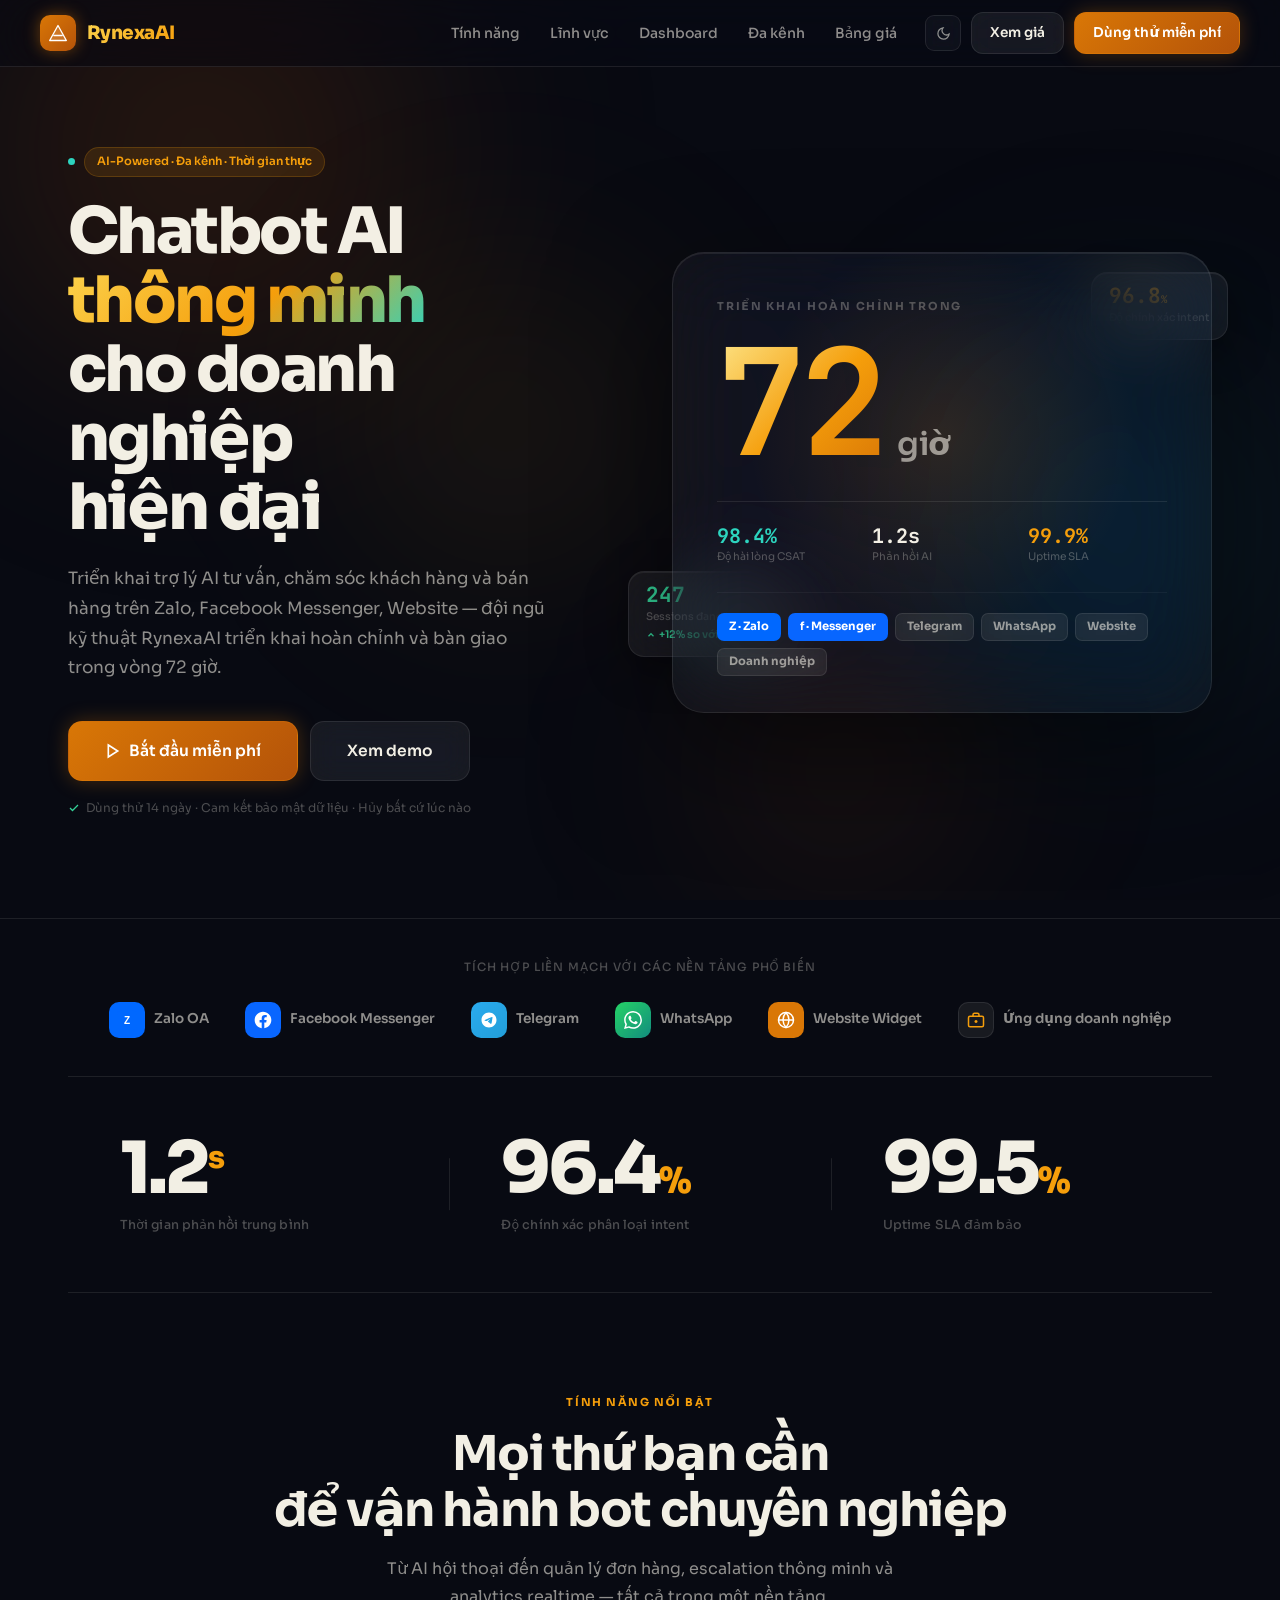
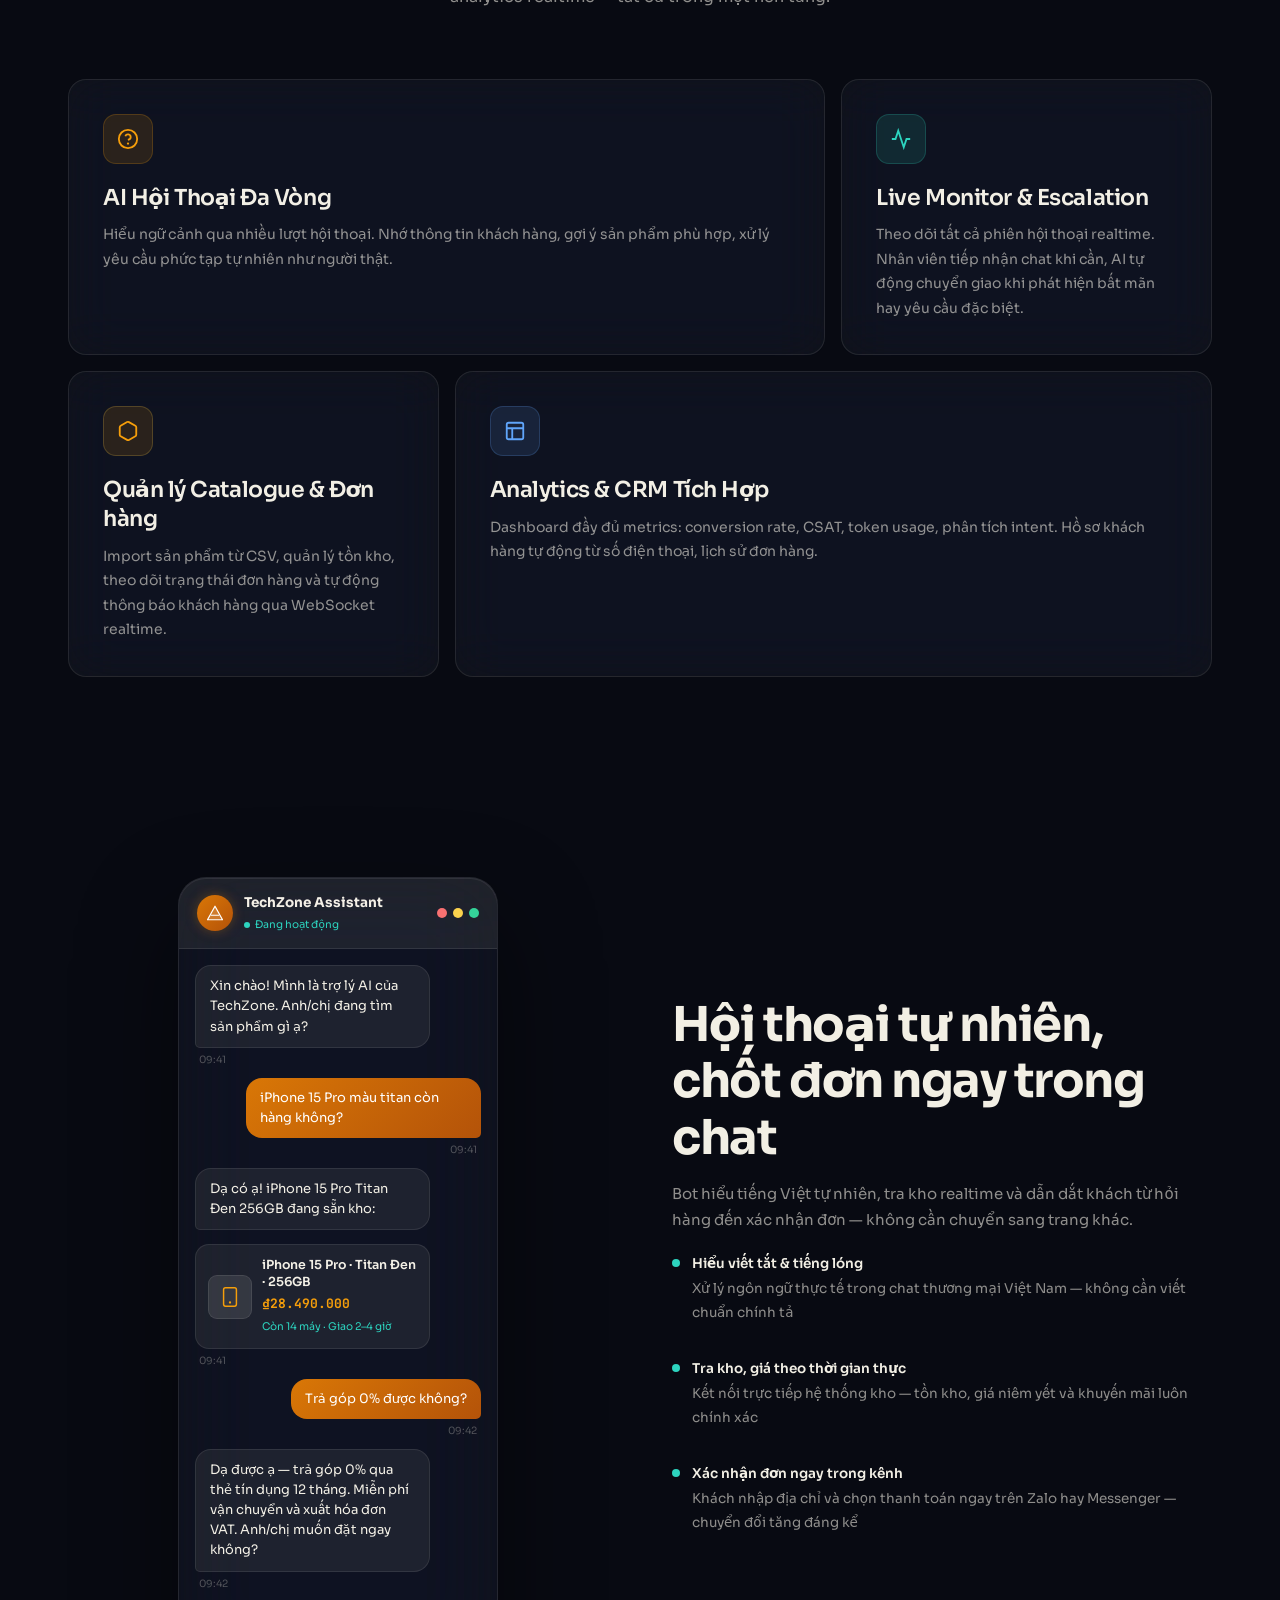
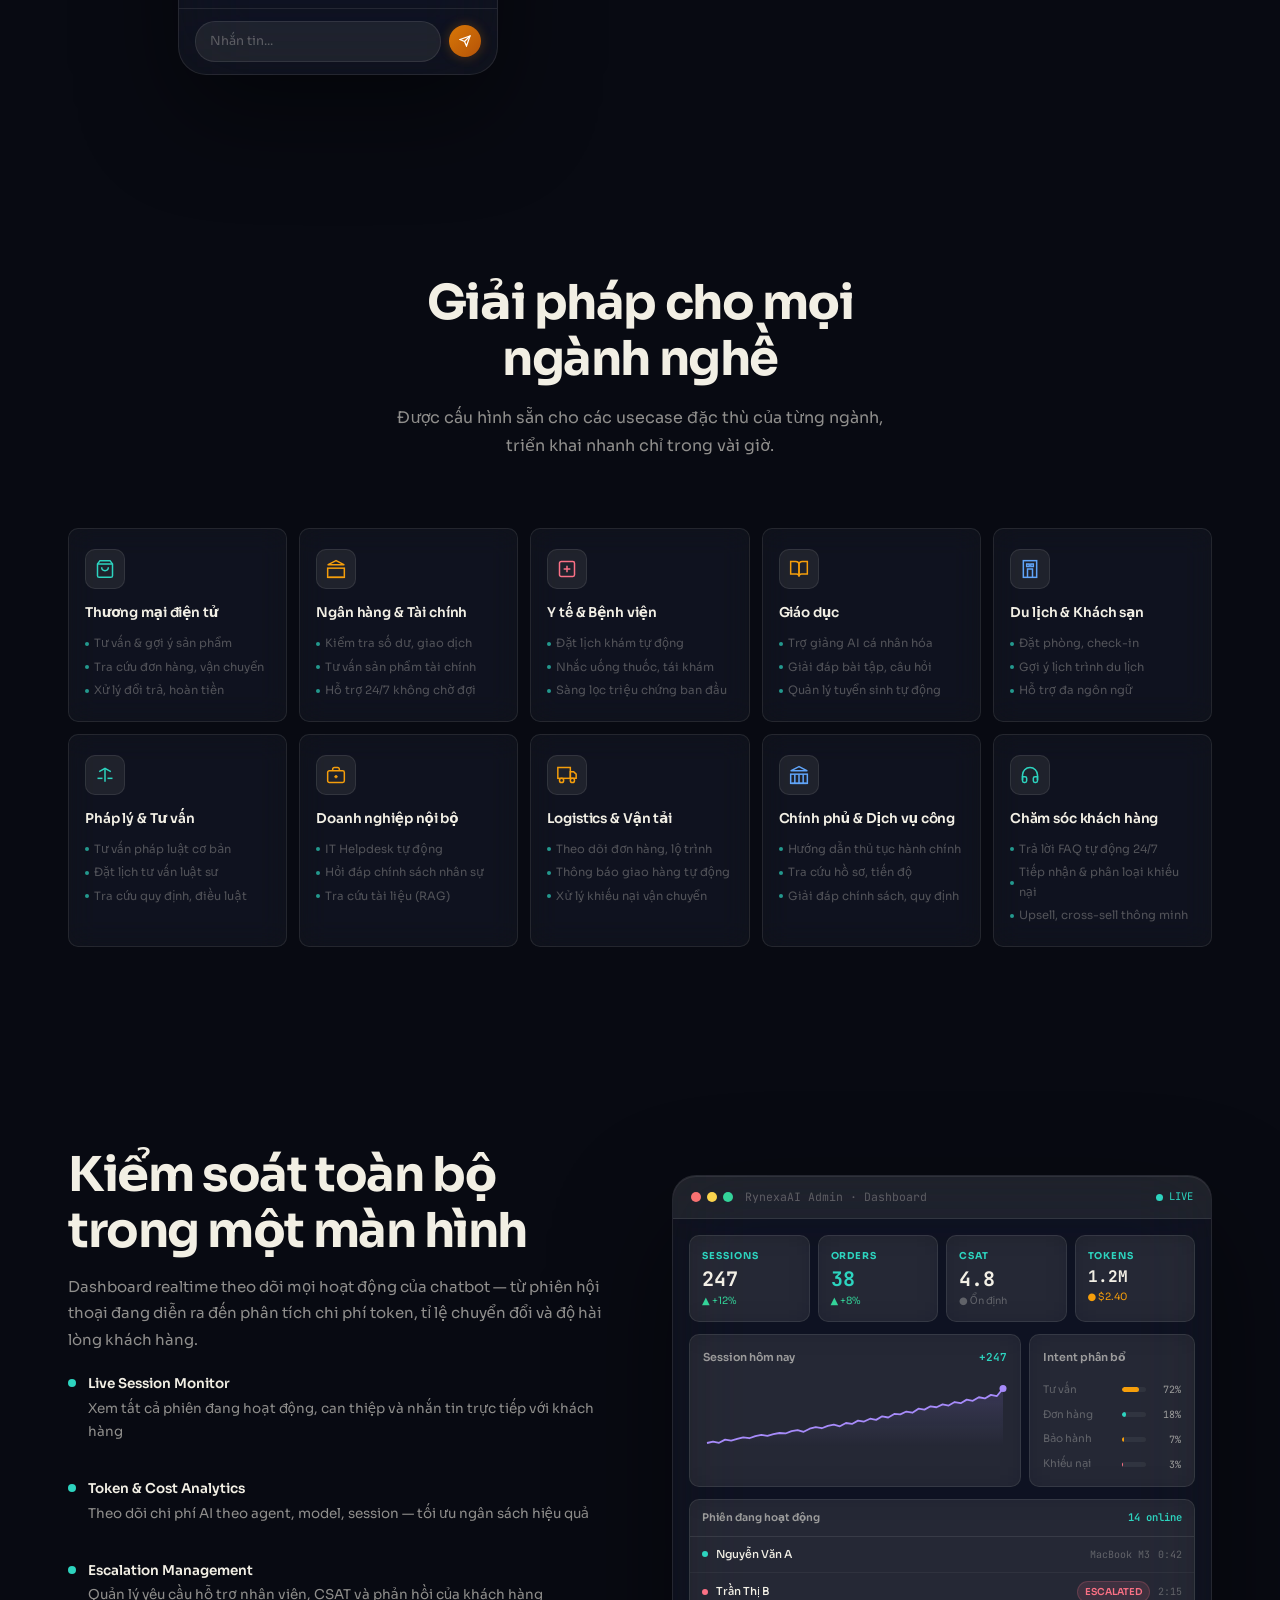
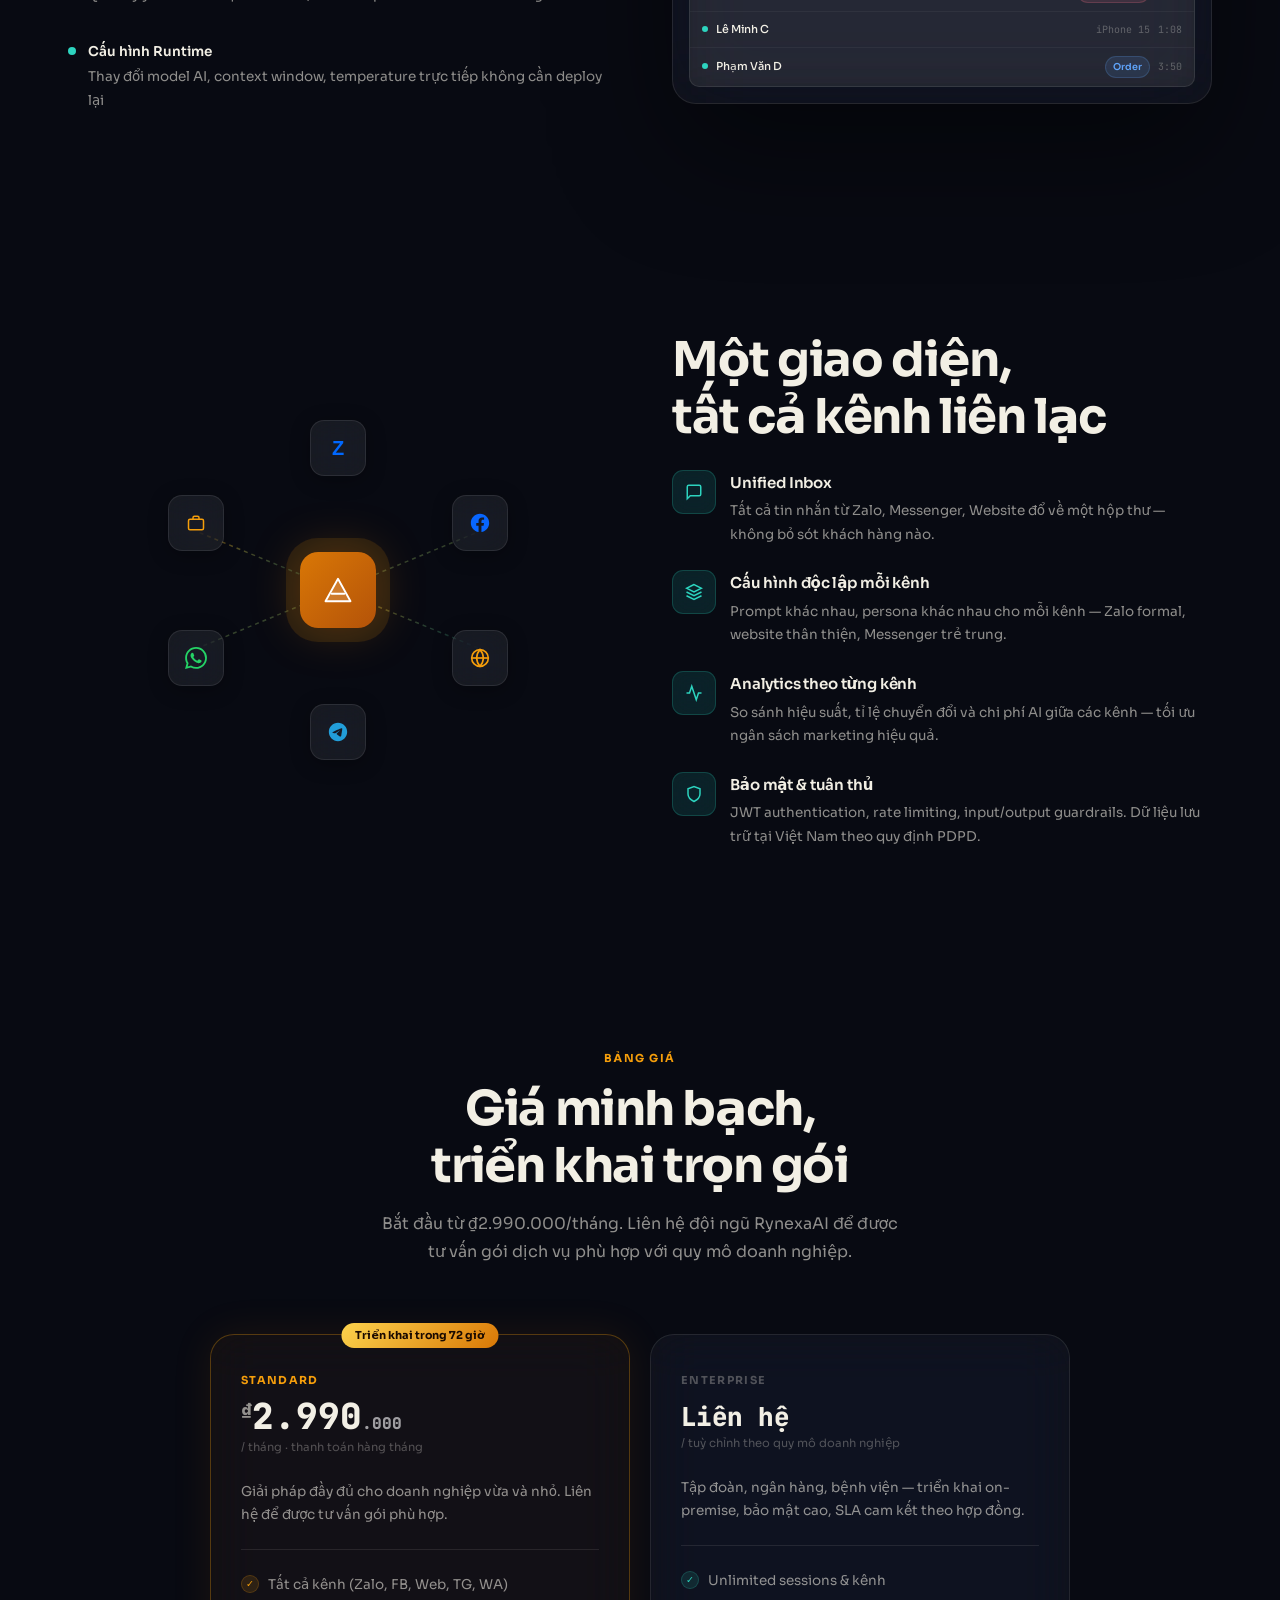
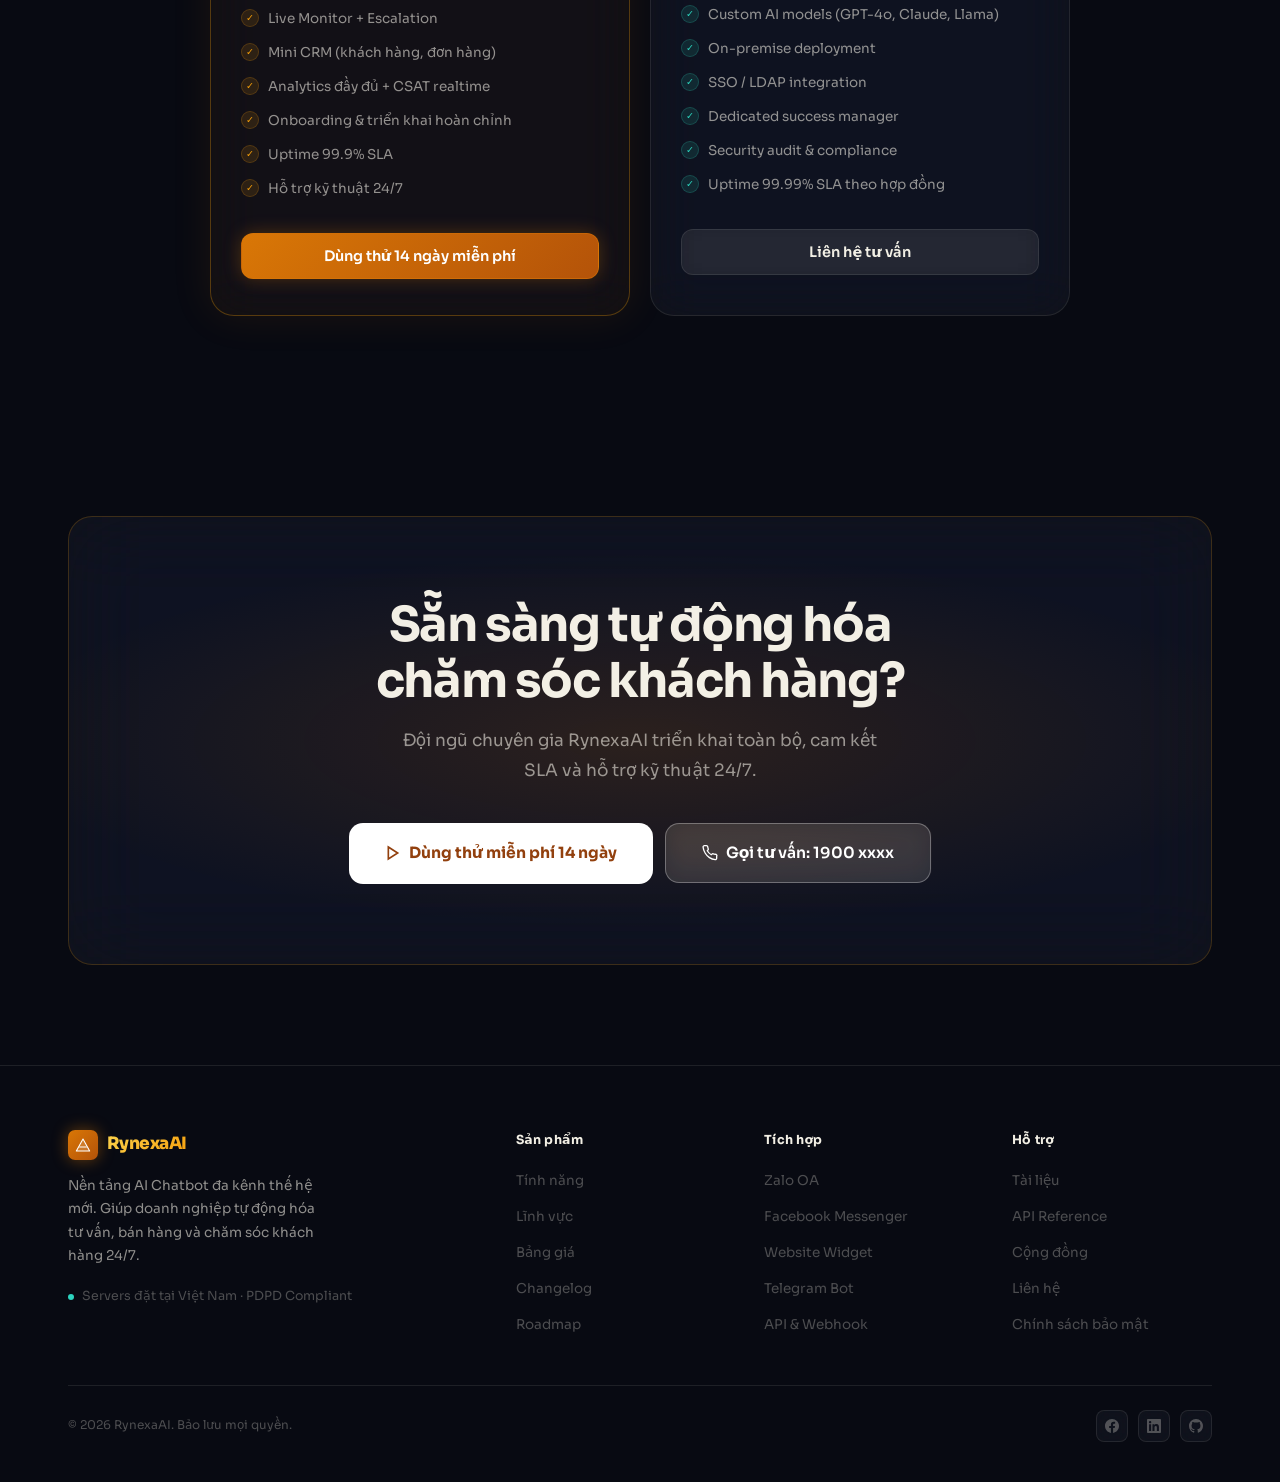
==== landing/index.html @ 8f28d399 "Fix mobile stats centering and decimal spacing; restore demo chat section - Switch stat-num from Jet" ====
<!DOCTYPE html>
<html lang="vi" data-theme="dark">
<head>
<meta charset="UTF-8">
<meta name="viewport" content="width=device-width,initial-scale=1">
<title>RynexaAI — Nền tảng Chatbot Đa Kênh Thế Hệ Mới</title>
<link rel="preconnect" href="https://fonts.googleapis.com">
<link rel="preconnect" href="https://fonts.gstatic.com" crossorigin>
<link href="https://fonts.googleapis.com/css2?family=Sora:wght@300;400;500;600;700;800&family=JetBrains+Mono:wght@400;500;700&display=swap" rel="stylesheet">
<style>
/* ── TOKENS ──────────────────────────────────────────────────────────────── */
:root {
  --bg:        #080A12;
  --g1:        rgba(255,252,240,.035);
  --g2:        rgba(255,252,240,.065);
  --g3:        rgba(255,252,240,.10);
  --gb:        rgba(255,252,240,.09);
  --gb-s:      rgba(255,252,240,.045);
  --gb-hi:     rgba(255,252,240,.20);
  --blur:      blur(24px) saturate(180%);
  --blur-sm:   blur(14px) saturate(160%);
  --blur-lg:   blur(40px) saturate(200%);

  --violet:    #F59E0B;
  --violet-2:  #D97706;
  --vdim:      rgba(245,158,11,.12);
  --vglow:     rgba(217,119,6,.22);
  --teal:      #2DD4BF;
  --tdim:      rgba(45,212,191,.12);
  --blue:      #60A5FA;
  --bdim:      rgba(96,165,250,.12);
  --amber:     #F59E0B;
  --adim:      rgba(245,158,11,.12);
  --red:       #FB7185;
  --green:     #34D399;

  --text:      rgba(255,252,240,.95);
  --text-2:    rgba(255,252,240,.55);
  --text-3:    rgba(255,252,240,.28);

  --font:      'Sora',system-ui,-apple-system,sans-serif;
  --mono:      'JetBrains Mono','SF Mono',ui-monospace,monospace;
  --r:         10px;
  --r-lg:      18px;
  --r-xl:      24px;
  --ease:      cubic-bezier(.4,0,.2,1);
}
[data-theme="light"] {
  --bg:    #FAF8F0;
  --g1:    rgba(255,255,255,.60);
  --g2:    rgba(255,255,255,.78);
  --g3:    rgba(255,255,255,.92);
  --gb:    rgba(180,140,40,.22);
  --gb-s:  rgba(180,140,40,.11);
  --gb-hi: rgba(217,119,6,.30);
  --violet:#D97706; --vdim:rgba(217,119,6,.08);
  --teal:  #0D9488; --tdim:rgba(13,148,136,.08);
  --blue:  #3B82F6; --bdim:rgba(59,130,246,.08);
  --amber: #D97706; --adim:rgba(217,119,6,.08);
  --text:  rgba(20,14,4,.95);
  --text-2:rgba(20,14,4,.55);
  --text-3:rgba(20,14,4,.30);
}

/* ── RESET ───────────────────────────────────────────────────────────────── */
*,*::before,*::after{box-sizing:border-box;margin:0;padding:0}
html{scroll-behavior:smooth}
body{background:var(--bg);color:var(--text);font-family:var(--font);font-size:15px;line-height:1.7;-webkit-font-smoothing:antialiased;overflow-x:hidden}
a{color:inherit;text-decoration:none}
img{max-width:100%;display:block}
button{font-family:var(--font);cursor:pointer;border:none;background:none}
::-webkit-scrollbar{width:5px}
::-webkit-scrollbar-thumb{background:var(--gb);border-radius:99px}

/* ── BLOBS ───────────────────────────────────────────────────────────────── */
.blobs{position:fixed;inset:0;pointer-events:none;z-index:0;overflow:hidden}
.blob{position:absolute;border-radius:50%;filter:blur(90px)}
.b1{width:700px;height:700px;top:-200px;left:-150px;background:radial-gradient(circle,rgba(180,83,9,.22) 0%,transparent 70%)}
.b2{width:600px;height:600px;top:25%;right:-150px;background:radial-gradient(circle,rgba(14,116,144,.16) 0%,transparent 70%)}
.b3{width:500px;height:500px;bottom:25%;left:20%;background:radial-gradient(circle,rgba(245,158,11,.10) 0%,transparent 70%)}
.b4{width:420px;height:420px;bottom:-80px;right:18%;background:radial-gradient(circle,rgba(180,83,9,.14) 0%,transparent 70%)}
[data-theme="light"] .b1{background:radial-gradient(circle,rgba(245,158,11,.18) 0%,transparent 70%)}
[data-theme="light"] .b2{background:radial-gradient(circle,rgba(45,212,191,.14) 0%,transparent 70%)}
[data-theme="light"] .b3{background:radial-gradient(circle,rgba(217,119,6,.10) 0%,transparent 70%)}
[data-theme="light"] .b4{background:radial-gradient(circle,rgba(245,158,11,.14) 0%,transparent 70%)}
nav,section,footer,.hero{position:relative;z-index:1}

/* ── TYPE ────────────────────────────────────────────────────────────────── */
h1{font-size:clamp(36px,5.5vw,64px);font-weight:800;line-height:1.08;letter-spacing:-.04em;text-wrap:balance}
h2{font-size:clamp(27px,4vw,48px);font-weight:700;line-height:1.18;letter-spacing:-.03em;text-wrap:balance}
h3{font-size:clamp(17px,2.5vw,22px);font-weight:600;line-height:1.3;letter-spacing:-.02em}
h4{font-size:15px;font-weight:600;letter-spacing:-.01em}
p{color:var(--text-2);line-height:1.75}
.mono{font-family:var(--mono)}
.label{font-size:11px;font-weight:700;letter-spacing:.14em;text-transform:uppercase;color:var(--violet);display:block;margin-bottom:14px}
.grad{background:linear-gradient(135deg,#FCD34D 0%,#F59E0B 55%,#2DD4BF 100%);-webkit-background-clip:text;-webkit-text-fill-color:transparent;background-clip:text}

/* ── LAYOUT ──────────────────────────────────────────────────────────────── */
.wrap{width:100%;max-width:1200px;margin:0 auto;padding:0 28px}
.section{padding:100px 0}
.sec-head{text-align:center;margin-bottom:68px}
.sec-head h2{margin-bottom:16px}
.sec-head p{max-width:520px;margin:0 auto;font-size:16px}
.divider{height:1px;background:var(--gb);margin:0}

/* ── GLASS UTILITY ───────────────────────────────────────────────────────── */
.glass{background:var(--g1);backdrop-filter:var(--blur);-webkit-backdrop-filter:var(--blur);border:1px solid var(--gb)}
.glass-md{background:var(--g2);backdrop-filter:var(--blur);-webkit-backdrop-filter:var(--blur);border:1px solid var(--gb)}

/* ── BUTTONS ─────────────────────────────────────────────────────────────── */
.btn{display:inline-flex;align-items:center;gap:8px;padding:13px 28px;border-radius:12px;font-size:14.5px;font-weight:600;transition:all .22s var(--ease);white-space:nowrap;cursor:pointer}
.btn-primary{background:linear-gradient(135deg,#D97706 0%,#B45309 100%);color:#fff;border:1px solid rgba(217,119,6,.4);box-shadow:0 0 20px rgba(217,119,6,.3)}
.btn-primary:hover{background:linear-gradient(135deg,#F59E0B 0%,#D97706 100%);box-shadow:0 0 36px rgba(245,158,11,.45);transform:translateY(-2px)}
.btn-glass{background:var(--g2);color:var(--text);border:1px solid var(--gb);backdrop-filter:var(--blur-sm);-webkit-backdrop-filter:var(--blur-sm)}
.btn-glass:hover{background:var(--g3);border-color:var(--gb-hi);transform:translateY(-1px)}
.btn-lg{padding:16px 36px;font-size:15.5px;border-radius:14px}
.btn-white{background:#fff;color:#92400E;font-weight:700}
.btn-white:hover{background:#EEF2FF;transform:translateY(-2px);box-shadow:0 8px 28px rgba(0,0,0,.15)}
.btn-outline-white{background:rgba(255,255,255,.1);color:#fff;border:1.5px solid rgba(255,255,255,.3);backdrop-filter:blur(12px)}
.btn-outline-white:hover{background:rgba(255,255,255,.18);border-color:rgba(255,255,255,.5)}

/* ── BADGES ──────────────────────────────────────────────────────────────── */
.badge{display:inline-flex;align-items:center;gap:6px;padding:4px 12px;border-radius:99px;font-size:11.5px;font-weight:600}
.badge-violet{background:var(--adim);color:var(--amber);border:1px solid rgba(245,158,11,.2)}
.badge-teal{background:var(--tdim);color:var(--teal);border:1px solid rgba(45,212,191,.2)}
.badge-blue{background:var(--bdim);color:var(--blue);border:1px solid rgba(96,165,250,.2)}
.badge-amber{background:var(--adim);color:var(--amber);border:1px solid rgba(251,211,77,.2)}
.badge-red{background:rgba(251,113,133,.12);color:var(--red);border:1px solid rgba(251,113,133,.2)}
.ldot{width:7px;height:7px;border-radius:50%;background:var(--teal);animation:pulse 2s ease infinite;flex-shrink:0}
@keyframes pulse{0%,100%{box-shadow:0 0 0 0 rgba(45,212,191,.6)}50%{box-shadow:0 0 0 6px rgba(45,212,191,0)}}
.reveal{opacity:0;transform:translateY(24px);transition:opacity .7s var(--ease),transform .7s var(--ease)}
.reveal.in{opacity:1;transform:none}

/* ── NAV ─────────────────────────────────────────────────────────────────── */
.nav{position:sticky;top:0;z-index:200;padding:0 28px;background:rgba(8,10,18,.65);backdrop-filter:blur(32px) saturate(200%);-webkit-backdrop-filter:blur(32px) saturate(200%);border-bottom:1px solid var(--gb)}
[data-theme="light"] .nav{background:rgba(250,248,240,.80)}
.nav-inner{max-width:1200px;margin:0 auto;height:66px;display:flex;align-items:center}
.logo{display:flex;align-items:center;gap:11px;font-weight:800;font-size:18.5px;letter-spacing:-.03em;margin-right:auto}
.logo-mark{width:36px;height:36px;border-radius:10px;background:linear-gradient(135deg,#D97706 0%,#B45309 100%);display:flex;align-items:center;justify-content:center;flex-shrink:0;box-shadow:0 0 16px rgba(217,119,6,.45)}
.logo-name{background:linear-gradient(135deg,#FCD34D 0%,#F59E0B 100%);-webkit-background-clip:text;-webkit-text-fill-color:transparent;background-clip:text}
[data-theme="light"] .logo-name{background:linear-gradient(135deg,#D97706 0%,#B45309 100%);-webkit-background-clip:text;background-clip:text}
.nav-links{display:flex;align-items:center;gap:30px;list-style:none}
.nav-links a{font-size:14px;font-weight:500;color:var(--text-2);transition:color .2s}
.nav-links a:hover{color:var(--text)}
.nav-acts{display:flex;align-items:center;gap:10px;margin-left:28px}
.theme-btn{width:36px;height:36px;display:flex;align-items:center;justify-content:center;border-radius:9px;border:1px solid var(--gb);color:var(--text-2);background:var(--g1);backdrop-filter:var(--blur-sm);-webkit-backdrop-filter:var(--blur-sm);transition:all .2s}
.theme-btn:hover{color:var(--text);border-color:var(--gb-hi);background:var(--g2)}
@media(max-width:768px){.nav-links,.nav-acts .btn-glass{display:none}}

/* ── HERO ────────────────────────────────────────────────────────────────── */
.hero{padding:80px 0 100px;overflow:visible}
.hero-inner{display:grid;grid-template-columns:1fr 1fr;gap:64px;align-items:center}
.hero-eyebrow{display:flex;align-items:center;gap:9px;margin-bottom:20px}
.hero-title{margin-bottom:22px}
.hero-sub{font-size:17px;max-width:480px;line-height:1.75;margin-bottom:38px}
.hero-cta{display:flex;align-items:center;gap:12px;flex-wrap:wrap}
.hero-note{font-size:12px;color:var(--text-3);margin-top:16px;display:flex;align-items:center;gap:6px}
.hero-note svg{color:var(--green)}

/* ── DELIVERY DISPLAY (hero visual) ─────────────────────────────────────── */
.delivery-display{position:relative;background:var(--g1);backdrop-filter:var(--blur-lg);-webkit-backdrop-filter:var(--blur-lg);border:1px solid var(--gb);border-radius:32px;overflow:hidden;box-shadow:0 40px 120px rgba(0,0,0,.5),inset 0 1px 0 rgba(255,255,255,.08);padding:44px 44px 36px}
[data-theme="light"] .delivery-display{box-shadow:0 24px 80px rgba(80,60,200,.14)}
.dd-glow{position:absolute;top:40%;left:50%;transform:translate(-50%,-50%);width:420px;height:420px;background:radial-gradient(circle,rgba(217,119,6,.16) 0%,transparent 65%);pointer-events:none}
.dd-eyebrow{font-size:11px;font-weight:700;letter-spacing:.16em;text-transform:uppercase;color:var(--text-3);margin-bottom:16px}
.dd-number{display:flex;align-items:baseline;gap:14px;margin-bottom:28px;line-height:1;position:relative;z-index:1}
.dd-digit{font-family:var(--mono);font-size:clamp(100px,13vw,148px);font-weight:700;letter-spacing:-.04em;background:linear-gradient(135deg,#FDE68A 0%,#F59E0B 55%,#D97706 100%);-webkit-background-clip:text;-webkit-text-fill-color:transparent;background-clip:text;font-variant-numeric:tabular-nums;line-height:.95}
[data-theme="light"] .dd-digit{background:linear-gradient(135deg,#D97706 0%,#B45309 100%);-webkit-background-clip:text;background-clip:text}
.dd-unit{font-size:32px;font-weight:600;color:var(--text-2);letter-spacing:-.02em;padding-bottom:8px}
.dd-sep{height:1px;background:var(--gb);margin-bottom:24px;position:relative;z-index:1}
.dd-metrics{display:grid;grid-template-columns:repeat(3,1fr);gap:16px;margin-bottom:28px;position:relative;z-index:1}
.dd-metric{display:flex;flex-direction:column;gap:4px}
.dm-val{font-family:var(--mono);font-size:20px;font-weight:700;color:var(--text);font-variant-numeric:tabular-nums;line-height:1}
.dm-lbl{font-size:10.5px;color:var(--text-3);line-height:1.4}
.dd-channels{display:flex;gap:7px;align-items:center;padding-top:20px;border-top:1px solid var(--gb-s);position:relative;z-index:1;flex-wrap:wrap}
.dd-ch{height:28px;padding:0 11px;border-radius:7px;border:1px solid var(--gb);background:var(--g2);display:flex;align-items:center;justify-content:center;font-size:11.5px;font-weight:700;color:var(--text-2);backdrop-filter:var(--blur-sm);-webkit-backdrop-filter:var(--blur-sm)}
.dd-ch-zalo{background:#0068FF;color:#fff;border-color:transparent}
.dd-ch-fb{background:#0866FF;color:#fff;border-color:transparent}

/* Floating glass chips */
.float-chip{position:absolute;background:var(--g2);backdrop-filter:var(--blur);-webkit-backdrop-filter:var(--blur);border:1px solid var(--gb);border-radius:16px;padding:12px 17px;box-shadow:0 12px 40px rgba(0,0,0,.35),inset 0 1px 0 rgba(255,255,255,.08)}
.fc-1{bottom:56px;left:-44px;animation:flt 4s ease-in-out infinite}
.fc-2{top:20px;right:-16px;animation:flt 4s ease-in-out infinite;animation-delay:2s}
@keyframes flt{0%,100%{transform:translateY(0)}50%{transform:translateY(-10px)}}
.chip-val{font-family:var(--mono);font-size:21px;font-weight:700;line-height:1;color:var(--text)}
.chip-lbl{font-size:10.5px;color:var(--text-3);font-weight:500;margin-top:3px}
.chip-delta{font-size:10.5px;color:var(--green);font-weight:600;margin-top:1px;display:flex;align-items:center;gap:3px}
@media(max-width:900px){.hero-inner{grid-template-columns:1fr}.hero-demo{display:none}}

/* ── CHANNELS ────────────────────────────────────────────────────────────── */
.channels{padding:38px 0}
.ch-label{text-align:center;font-size:11.5px;color:var(--text-3);font-weight:500;letter-spacing:.08em;text-transform:uppercase;margin-bottom:24px}
.ch-row{display:flex;align-items:center;justify-content:center;gap:36px;flex-wrap:wrap}
.ch-item{display:flex;align-items:center;gap:9px;font-size:13.5px;font-weight:600;color:var(--text-2);transition:color .2s}
.ch-item:hover{color:var(--text)}
.ch-ico{width:36px;height:36px;border-radius:10px;display:flex;align-items:center;justify-content:center;flex-shrink:0}

/* ── STATS ───────────────────────────────────────────────────────────────── */
.stats-wrap{display:grid;grid-template-columns:repeat(3,1fr);padding:56px 0;border-top:1px solid var(--gb);border-bottom:1px solid var(--gb)}
.stat-cell{padding:0 52px;text-align:left;position:relative}
.stat-cell+.stat-cell::before{content:'';position:absolute;left:0;top:50%;transform:translateY(-50%);height:50%;width:1px;background:var(--gb)}
.stat-num{font-family:var(--font);font-size:clamp(44px,6.5vw,72px);font-weight:800;color:var(--text);line-height:1;margin-bottom:10px;letter-spacing:-.04em}
.stat-num sup{font-size:.42em;color:var(--amber);vertical-align:super}
.stat-num .suf{font-size:.50em;color:var(--amber)}
.stat-lbl{font-size:12.5px;color:var(--text-3);font-weight:500;letter-spacing:.01em}
@media(max-width:600px){.stats-wrap{grid-template-columns:1fr;padding:32px 0}.stat-cell{padding:24px 0;text-align:center}.stat-cell+.stat-cell::before{top:0;left:0;height:1px;width:100%;transform:none}}

/* ── FEATURES ────────────────────────────────────────────────────────────── */
.feat-grid{display:grid;grid-template-columns:repeat(3,1fr);gap:16px}
.feat-card:nth-child(1){grid-column:1/3}
.feat-card:nth-child(4){grid-column:2/4}
.feat-card{background:var(--g1);backdrop-filter:var(--blur);-webkit-backdrop-filter:var(--blur);border:1px solid var(--gb);border-radius:var(--r-lg);padding:34px;transition:border-color .25s,background .25s,transform .25s,box-shadow .25s}
.feat-card:hover{background:var(--g2);border-color:var(--gb-hi);transform:translateY(-3px);box-shadow:0 20px 60px rgba(0,0,0,.2)}
.feat-ico{width:50px;height:50px;border-radius:13px;display:flex;align-items:center;justify-content:center;margin-bottom:20px}
.ico-violet{background:var(--adim);color:var(--amber);border:1px solid rgba(245,158,11,.2)}
.ico-teal{background:var(--tdim);color:var(--teal);border:1px solid rgba(45,212,191,.2)}
.ico-amber{background:var(--adim);color:var(--amber);border:1px solid rgba(251,211,77,.2)}
.ico-blue{background:var(--bdim);color:var(--blue);border:1px solid rgba(96,165,250,.2)}
.feat-card h3{margin-bottom:10px}
.feat-card p{font-size:14px}
@media(max-width:700px){.feat-grid{grid-template-columns:1fr}.feat-card:nth-child(1),.feat-card:nth-child(4){grid-column:auto}}

/* ── INDUSTRIES ──────────────────────────────────────────────────────────── */
.ind-grid{display:grid;grid-template-columns:repeat(5,1fr);gap:12px}
.ind-card{background:var(--g1);backdrop-filter:var(--blur-sm);-webkit-backdrop-filter:var(--blur-sm);border:1px solid var(--gb);border-radius:var(--r);padding:20px 16px;transition:all .22s;cursor:default}
.ind-card:hover{background:var(--g2);border-color:rgba(45,212,191,.3);transform:translateY(-4px);box-shadow:0 12px 36px rgba(45,212,191,.07)}
.ind-ico{width:40px;height:40px;border-radius:10px;background:var(--g2);border:1px solid var(--gb);display:flex;align-items:center;justify-content:center;margin-bottom:13px;font-size:18px}
.ind-card h4{font-size:13.5px;margin-bottom:9px}
.ind-uses{list-style:none;display:flex;flex-direction:column;gap:4px}
.ind-uses li{font-size:11.5px;color:var(--text-3);display:flex;align-items:center;gap:5px}
.ind-uses li::before{content:'';width:4px;height:4px;background:var(--teal);border-radius:50%;flex-shrink:0;opacity:.7}
@media(max-width:1000px){.ind-grid{grid-template-columns:repeat(3,1fr)}}
@media(max-width:640px){.ind-grid{grid-template-columns:repeat(2,1fr)}}

/* ── DEMO CHAT ───────────────────────────────────────────────────────────── */
.demo-split{display:grid;grid-template-columns:1fr 1fr;gap:64px;align-items:center}
.chat-phone{max-width:320px;margin:0 auto}
.chat-frame{background:var(--g1);backdrop-filter:var(--blur-lg);-webkit-backdrop-filter:var(--blur-lg);border:1px solid var(--gb);border-radius:28px;overflow:hidden;box-shadow:0 40px 100px rgba(0,0,0,.45),inset 0 1px 0 rgba(255,255,255,.08)}
[data-theme="light"] .chat-frame{box-shadow:0 24px 80px rgba(80,60,200,.12)}
.chat-top{background:var(--g2);border-bottom:1px solid var(--gb);padding:14px 18px;display:flex;align-items:center;gap:11px}
.chat-avatar{width:36px;height:36px;border-radius:50%;background:linear-gradient(135deg,#D97706,#B45309);display:flex;align-items:center;justify-content:center;flex-shrink:0;box-shadow:0 0 12px rgba(217,119,6,.35)}
.chat-meta{flex:1}
.chat-name{font-size:13.5px;font-weight:700;color:var(--text)}
.chat-status{font-size:10.5px;color:var(--teal);display:flex;align-items:center;gap:5px;margin-top:2px}
.chat-body{padding:16px;display:flex;flex-direction:column;gap:10px}
.msg{display:flex;flex-direction:column;max-width:82%}
.msg.bot{align-self:flex-start}
.msg.user{align-self:flex-end;align-items:flex-end}
.msg-bubble{padding:10px 14px;border-radius:16px;font-size:13px;line-height:1.55}
.msg.bot .msg-bubble{background:var(--g2);border:1px solid var(--gb);border-bottom-left-radius:5px;color:var(--text)}
.msg.user .msg-bubble{background:linear-gradient(135deg,#D97706,#B45309);color:#fff;border-bottom-right-radius:5px}
.msg-time{font-size:10px;color:var(--text-3);margin-top:3px;padding:0 4px}
.msg-product{background:var(--g2);border:1px solid var(--gb);border-radius:14px;padding:12px;display:flex;gap:10px;align-items:center;margin-top:4px;max-width:100%}
.mp-img{width:44px;height:44px;border-radius:9px;background:var(--g3);border:1px solid var(--gb);display:flex;align-items:center;justify-content:center;flex-shrink:0}
.mp-name{font-size:12.5px;font-weight:600;color:var(--text);line-height:1.3}
.mp-price{font-family:var(--mono);font-size:13px;color:var(--amber);font-weight:700;margin-top:3px}
.mp-sub{font-size:10.5px;color:var(--teal);margin-top:3px}
.chat-input-row{border-top:1px solid var(--gb);padding:12px 16px;display:flex;align-items:center;gap:8px}
.ci-field{flex:1;background:var(--g2);border:1px solid var(--gb);border-radius:20px;padding:9px 14px;font-size:12.5px;color:var(--text-3);font-family:var(--font)}
.ci-send{width:32px;height:32px;border-radius:50%;background:linear-gradient(135deg,#D97706,#B45309);display:flex;align-items:center;justify-content:center;flex-shrink:0;box-shadow:0 0 12px rgba(217,119,6,.3)}
@media(max-width:860px){.demo-split{grid-template-columns:1fr}.chat-phone{max-width:360px}}

/* ── DASHBOARD ───────────────────────────────────────────────────────────── */
.dash-split{display:grid;grid-template-columns:1fr 1fr;gap:64px;align-items:center}
.dash-copy h2{margin-bottom:14px}
.dash-copy p{margin-bottom:20px}
.dash-features{display:flex;flex-direction:column;gap:14px}
.df-item{display:flex;gap:12px;align-items:flex-start}
.df-dot{width:8px;height:8px;border-radius:50%;background:var(--teal);flex-shrink:0;margin-top:6px}
.df-item p{font-size:13.5px}
.df-item strong{color:var(--text);display:block;font-size:13.5px;font-weight:600;margin-bottom:1px}
.dash-frame{background:var(--g1);backdrop-filter:var(--blur-lg);-webkit-backdrop-filter:var(--blur-lg);border:1px solid var(--gb);border-radius:var(--r-xl);overflow:hidden;box-shadow:0 48px 120px rgba(0,0,0,.45),inset 0 1px 0 rgba(255,255,255,.08)}
[data-theme="light"] .dash-frame{box-shadow:0 24px 80px rgba(80,60,200,.12)}
.df-bar{background:var(--g2);border-bottom:1px solid var(--gb);padding:11px 18px;display:flex;align-items:center;gap:6px}
.wdot{width:10px;height:10px;border-radius:50%}
.wdot.r{background:#F87171}.wdot.y{background:#FBD34D}.wdot.g{background:#34D399}
.df-bar-title{margin-left:6px;font-size:11.5px;color:var(--text-3);font-family:var(--mono)}
.df-content{padding:16px;display:flex;flex-direction:column;gap:12px}
.mini-stats{display:grid;grid-template-columns:repeat(4,1fr);gap:8px}
.ms{background:var(--g2);border:1px solid var(--gb);border-radius:10px;padding:12px;backdrop-filter:var(--blur-sm);-webkit-backdrop-filter:var(--blur-sm)}
.ms .mlbl{font-size:9.5px;color:var(--teal);font-weight:700;letter-spacing:.1em;text-transform:uppercase;margin-bottom:5px}
.ms .mval{font-family:var(--mono);font-size:20px;font-weight:700;line-height:1;font-variant-numeric:tabular-nums}
.ms .mdelta{font-size:10px;margin-top:3px}
.chart-row{display:grid;grid-template-columns:2fr 1fr;gap:8px}
.chart-panel{background:var(--g2);border:1px solid var(--gb);border-radius:10px;padding:13px;backdrop-filter:var(--blur-sm);-webkit-backdrop-filter:var(--blur-sm)}
.cp-title{font-size:11px;font-weight:600;color:var(--text-2);margin-bottom:10px;display:flex;justify-content:space-between;align-items:center}
.cp-val{font-family:var(--mono);color:var(--teal);font-weight:600}
canvas{display:block}
.intent-bars{display:flex;flex-direction:column;gap:7px}
.ibar{display:flex;align-items:center;gap:7px;font-size:10.5px}
.ibar-lbl{width:72px;color:var(--text-3);flex-shrink:0;overflow:hidden;text-overflow:ellipsis;white-space:nowrap}
.ibar-track{flex:1;height:5px;background:rgba(255,255,255,.05);border-radius:99px;overflow:hidden}
[data-theme="light"] .ibar-track{background:rgba(0,0,0,.07)}
.ibar-fill{height:100%;border-radius:99px}
.ibar-pct{width:28px;text-align:right;font-family:var(--mono);font-size:10px;color:var(--text-2);flex-shrink:0}
.session-panel{background:var(--g2);border:1px solid var(--gb);border-radius:10px;overflow:hidden;backdrop-filter:var(--blur-sm);-webkit-backdrop-filter:var(--blur-sm)}
.sp-head{padding:9px 12px;border-bottom:1px solid var(--gb);font-size:10.5px;font-weight:600;color:var(--text-2);display:flex;justify-content:space-between}
.sp-row{padding:8px 12px;border-bottom:1px solid var(--gb-s);display:flex;align-items:center;gap:8px;font-size:11px}
.sp-row:last-child{border-bottom:none}
.sdot{width:6px;height:6px;border-radius:50%;flex-shrink:0}
.sdot.alive{background:var(--teal);animation:pulse 2s ease infinite}
.sdot.esc{background:var(--red)}
.sname{flex:1;font-weight:500;color:var(--text)}
.stime{font-family:var(--mono);font-size:10px;color:var(--text-3)}
@media(max-width:860px){.dash-split{grid-template-columns:1fr}}

/* ── OMNICHANNEL ─────────────────────────────────────────────────────────── */
.omni-split{display:grid;grid-template-columns:1fr 1fr;gap:64px;align-items:center}
.omni-ring{width:340px;height:340px;position:relative;margin:0 auto}
.omni-hub{position:absolute;top:50%;left:50%;transform:translate(-50%,-50%);width:76px;height:76px;background:linear-gradient(135deg,#D97706,#B45309);border-radius:18px;display:flex;align-items:center;justify-content:center;z-index:3;box-shadow:0 0 0 14px var(--adim),0 0 50px rgba(217,119,6,.3)}
.omni-node{position:absolute;width:56px;height:56px;border-radius:14px;border:1px solid var(--gb);background:var(--g2);backdrop-filter:var(--blur-sm);-webkit-backdrop-filter:var(--blur-sm);display:flex;align-items:center;justify-content:center;font-size:22px;box-shadow:0 4px 20px rgba(0,0,0,.3);transition:transform .25s,border-color .25s;z-index:2}
.omni-node:hover{transform:scale(1.12)!important;border-color:var(--teal)}
.omni-svg-lines{position:absolute;inset:0;width:100%;height:100%;z-index:1;pointer-events:none}
.omni-feats{display:flex;flex-direction:column;gap:24px}
.ofeat{display:flex;gap:14px;align-items:flex-start}
.ofeat-ico{width:44px;height:44px;border-radius:11px;background:var(--tdim);border:1px solid rgba(45,212,191,.2);backdrop-filter:var(--blur-sm);-webkit-backdrop-filter:var(--blur-sm);display:flex;align-items:center;justify-content:center;flex-shrink:0;color:var(--teal)}
.ofeat h4{margin-bottom:4px}
.ofeat p{font-size:13.5px}
@media(max-width:860px){.omni-split{grid-template-columns:1fr}.omni-visual{display:none}}

/* ── PRICING ─────────────────────────────────────────────────────────────── */
.price-grid{display:grid;grid-template-columns:repeat(3,1fr);gap:20px;margin-top:68px}
.price-card{background:var(--g1);backdrop-filter:var(--blur);-webkit-backdrop-filter:var(--blur);border:1px solid var(--gb);border-radius:var(--r-xl);padding:36px 30px;position:relative;transition:transform .22s,border-color .22s,box-shadow .22s}
.price-card:hover{transform:translateY(-4px);border-color:var(--gb-hi)}
.price-card.hot{border-color:rgba(245,158,11,.3);background:rgba(217,119,6,.06);box-shadow:0 0 40px rgba(217,119,6,.10)}
.price-card.hot:hover{box-shadow:0 0 56px rgba(245,158,11,.20)}
.price-badge{position:absolute;top:-12px;left:50%;transform:translateX(-50%);background:linear-gradient(135deg,#FCD34D,#D97706);color:#1A0A00;font-size:11px;font-weight:700;padding:3px 14px;border-radius:99px;white-space:nowrap}
.price-tier{font-size:11px;font-weight:700;letter-spacing:.12em;text-transform:uppercase;color:var(--text-3);margin-bottom:8px}
.price-card.hot .price-tier{color:var(--amber)}
.price-amt{font-size:36px;font-weight:800;font-family:var(--mono);line-height:1;margin-bottom:4px;font-variant-numeric:tabular-nums}
.price-amt .cur{font-size:18px;vertical-align:super;color:var(--text-2)}
.price-period{font-size:11.5px;color:var(--text-3);margin-bottom:22px}
.price-desc{font-size:13.5px;color:var(--text-2);margin-bottom:24px;padding-bottom:22px;border-bottom:1px solid var(--gb)}
.price-list{list-style:none;display:flex;flex-direction:column;gap:11px;margin-bottom:32px}
.price-list li{display:flex;gap:9px;font-size:13.5px;color:var(--text-2);align-items:flex-start}
.chk{width:18px;height:18px;border-radius:50%;background:var(--tdim);color:var(--teal);border:1px solid rgba(45,212,191,.2);display:flex;align-items:center;justify-content:center;flex-shrink:0;font-size:9.5px;font-weight:700;margin-top:1px}
.price-card.hot .chk{background:var(--adim);color:var(--amber);border-color:rgba(245,158,11,.2)}
.price-btn{width:100%;padding:13px;border-radius:12px;font-size:14.5px;font-weight:600;border:1px solid var(--gb);background:var(--g2);backdrop-filter:var(--blur-sm);-webkit-backdrop-filter:var(--blur-sm);color:var(--text);transition:all .2s;font-family:var(--font);cursor:pointer}
.price-btn:hover{border-color:var(--gb-hi);background:var(--g3)}
.price-card.hot .price-btn{background:linear-gradient(135deg,#D97706,#B45309);color:#fff;border-color:rgba(217,119,6,.5);box-shadow:0 0 18px rgba(217,119,6,.3)}
.price-card.hot .price-btn:hover{background:linear-gradient(135deg,#F59E0B,#D97706);box-shadow:0 0 32px rgba(245,158,11,.45)}
@media(max-width:700px){.price-grid{grid-template-columns:1fr!important;max-width:420px;margin-inline:auto}}

/* ── CTA ─────────────────────────────────────────────────────────────────── */
.cta-card{background:var(--g1);backdrop-filter:var(--blur-lg);-webkit-backdrop-filter:var(--blur-lg);border:1px solid rgba(245,158,11,.2);border-radius:var(--r-xl);padding:80px 60px;text-align:center;position:relative;overflow:hidden}
.cta-card::before{content:'';position:absolute;inset:0;background:radial-gradient(ellipse 80% 60% at 50% 50%,rgba(217,119,6,.14) 0%,transparent 70%);pointer-events:none}
.cta-card h2,.cta-card p,.cta-acts{position:relative;z-index:1}
.cta-card h2{margin-bottom:16px}
.cta-card p{color:var(--text-2);margin-bottom:38px;font-size:17px;max-width:500px;margin-inline:auto}
.cta-acts{display:flex;gap:12px;justify-content:center;flex-wrap:wrap}
@media(max-width:600px){.cta-card{padding:50px 24px}}

/* ── FOOTER ──────────────────────────────────────────────────────────────── */
footer{padding:64px 0 40px;border-top:1px solid var(--gb)}
.ft-grid{display:grid;grid-template-columns:2fr 1fr 1fr 1fr;gap:48px;margin-bottom:48px}
.ft-brand-name{display:flex;align-items:center;gap:9px;font-weight:800;font-size:17px;letter-spacing:-.03em;margin-bottom:14px}
.ft-brand p{font-size:13.5px;max-width:260px;margin-bottom:18px}
.ft-col h5{font-size:12.5px;font-weight:700;color:var(--text);margin-bottom:16px;letter-spacing:.02em}
.ft-col ul{list-style:none;display:flex;flex-direction:column;gap:10px}
.ft-col ul a{font-size:13.5px;color:var(--text-3);transition:color .2s}
.ft-col ul a:hover{color:var(--text)}
.ft-bottom{padding-top:24px;border-top:1px solid var(--gb);display:flex;justify-content:space-between;align-items:center;font-size:12px;color:var(--text-3)}
.ft-socials{display:flex;gap:10px}
.ft-social{width:32px;height:32px;border:1px solid var(--gb);border-radius:8px;display:flex;align-items:center;justify-content:center;color:var(--text-3);transition:all .2s;background:var(--g1);backdrop-filter:var(--blur-sm);-webkit-backdrop-filter:var(--blur-sm)}
.ft-social:hover{border-color:var(--violet);color:var(--violet)}
@media(max-width:768px){.ft-grid{grid-template-columns:1fr 1fr}.ft-brand{grid-column:1/-1}}
@media(max-width:480px){.ft-grid{grid-template-columns:1fr}}
</style>
</head>
<body>

<!-- Background blobs -->
<div class="blobs">
  <div class="blob b1"></div>
  <div class="blob b2"></div>
  <div class="blob b3"></div>
  <div class="blob b4"></div>
</div>

<!-- ── NAV ─────────────────────────────────────────────────────────────────── -->
<nav class="nav">
  <div class="nav-inner">
    <a href="#" class="logo">
      <div class="logo-mark">
        <svg width="20" height="20" viewBox="0 0 24 24" fill="none">
          <polygon points="12,3 22,21 2,21" stroke="white" stroke-width="1.6" stroke-linejoin="round" fill="rgba(255,255,255,.12)"/>
          <line x1="7" y1="15" x2="17" y2="15" stroke="white" stroke-width="1.6" stroke-linecap="round"/>
        </svg>
      </div>
      <span class="logo-name">RynexaAI</span>
    </a>
    <ul class="nav-links">
      <li><a href="#tinh-nang">Tính năng</a></li>
      <li><a href="#linh-vuc">Lĩnh vực</a></li>
      <li><a href="#dashboard">Dashboard</a></li>
      <li><a href="#omni">Đa kênh</a></li>
      <li><a href="#bang-gia">Bảng giá</a></li>
    </ul>
    <div class="nav-acts">
      <button class="theme-btn" id="theme-btn" title="Chuyển giao diện" aria-label="Toggle theme">
        <svg id="ico-sun" width="15" height="15" viewBox="0 0 24 24" fill="none" stroke="currentColor" stroke-width="2" style="display:none"><circle cx="12" cy="12" r="5"/><line x1="12" y1="1" x2="12" y2="3"/><line x1="12" y1="21" x2="12" y2="23"/><line x1="4.22" y1="4.22" x2="5.64" y2="5.64"/><line x1="18.36" y1="18.36" x2="19.78" y2="19.78"/><line x1="1" y1="12" x2="3" y2="12"/><line x1="21" y1="12" x2="23" y2="12"/><line x1="4.22" y1="19.78" x2="5.64" y2="18.36"/><line x1="18.36" y1="5.64" x2="19.78" y2="4.22"/></svg>
        <svg id="ico-moon" width="15" height="15" viewBox="0 0 24 24" fill="none" stroke="currentColor" stroke-width="2"><path d="M21 12.79A9 9 0 1 1 11.21 3 7 7 0 0 0 21 12.79z"/></svg>
      </button>
      <a href="#bang-gia" class="btn btn-glass" style="padding:9px 18px;font-size:13.5px">Xem giá</a>
      <a href="#lien-he" class="btn btn-primary" style="padding:9px 18px;font-size:13.5px">Dùng thử miễn phí</a>
    </div>
  </div>
</nav>

<!-- ── HERO ────────────────────────────────────────────────────────────────── -->
<section class="hero">
  <div class="wrap">
    <div class="hero-inner">
      <div class="hero-copy reveal">
        <div class="hero-eyebrow">
          <div class="ldot"></div>
          <span class="badge badge-violet">AI-Powered · Đa kênh · Thời gian thực</span>
        </div>
        <h1 class="hero-title">
          Chatbot AI<br>
          <span class="grad">thông minh</span><br>
          cho doanh nghiệp<br>
          hiện đại
        </h1>
        <p class="hero-sub">Triển khai trợ lý AI tư vấn, chăm sóc khách hàng và bán hàng trên Zalo, Facebook Messenger, Website — đội ngũ kỹ thuật RynexaAI triển khai hoàn chỉnh và bàn giao trong vòng 72 giờ.</p>
        <div class="hero-cta">
          <a href="#lien-he" class="btn btn-primary btn-lg">
            <svg width="16" height="16" viewBox="0 0 24 24" fill="none" stroke="currentColor" stroke-width="2.5"><polygon points="5 3 19 12 5 21 5 3"/></svg>
            Bắt đầu miễn phí
          </a>
          <a href="#dashboard" class="btn btn-glass btn-lg">Xem demo</a>
        </div>
        <p class="hero-note">
          <svg width="12" height="12" viewBox="0 0 24 24" fill="none" stroke="currentColor" stroke-width="2.5"><polyline points="20 6 9 17 4 12"/></svg>
          Dùng thử 14 ngày · Cam kết bảo mật dữ liệu · Hủy bất cứ lúc nào
        </p>
      </div>

      <div class="hero-demo reveal" style="position:relative;transition-delay:.15s">
        <div class="float-chip fc-1">
          <div class="chip-val" style="color:var(--green)">247</div>
          <div class="chip-lbl">Sessions đang hoạt động</div>
          <div class="chip-delta">
            <svg width="10" height="10" viewBox="0 0 24 24" fill="none" stroke="currentColor" stroke-width="3"><polyline points="18 15 12 9 6 15"/></svg>
            +12% so với hôm qua
          </div>
        </div>
        <div class="float-chip fc-2">
          <div class="chip-val" style="color:var(--amber)">96.8<span style="font-size:.5em">%</span></div>
          <div class="chip-lbl">Độ chính xác intent</div>
        </div>
        <div class="delivery-display">
          <div class="dd-glow"></div>
          <div class="dd-eyebrow">Triển khai hoàn chỉnh trong</div>
          <div class="dd-number">
            <span class="dd-digit">72</span>
            <span class="dd-unit">giờ</span>
          </div>
          <div class="dd-sep"></div>
          <div class="dd-metrics">
            <div class="dd-metric">
              <span class="dm-val" style="color:var(--teal)">98.4%</span>
              <span class="dm-lbl">Độ hài lòng CSAT</span>
            </div>
            <div class="dd-metric">
              <span class="dm-val">1.2s</span>
              <span class="dm-lbl">Phản hồi AI</span>
            </div>
            <div class="dd-metric">
              <span class="dm-val" style="color:var(--amber)">99.9%</span>
              <span class="dm-lbl">Uptime SLA</span>
            </div>
          </div>
          <div class="dd-channels">
            <div class="dd-ch dd-ch-zalo">Z · Zalo</div>
            <div class="dd-ch dd-ch-fb">f · Messenger</div>
            <div class="dd-ch">Telegram</div>
            <div class="dd-ch">WhatsApp</div>
            <div class="dd-ch">Website</div>
            <div class="dd-ch">Doanh nghiệp</div>
          </div>
        </div>
      </div>
    </div>
  </div>
</section>

<!-- ── CHANNELS ────────────────────────────────────────────────────────────── -->
<div class="divider"></div>
<section class="channels">
  <div class="wrap">
    <p class="ch-label">Tích hợp liền mạch với các nền tảng phổ biến</p>
    <div class="ch-row">
      <div class="ch-item"><div class="ch-ico" style="background:#0068FF"><svg width="20" height="20" viewBox="0 0 40 40"><rect width="40" height="40" rx="10" fill="#0068FF"/><text x="50%" y="57%" font-size="20" text-anchor="middle" dominant-baseline="middle" fill="white" font-weight="800" font-family="Arial">Z</text></svg></div>Zalo OA</div>
      <div class="ch-item"><div class="ch-ico" style="background:#0866FF"><svg width="20" height="20" viewBox="0 0 24 24" fill="white"><path d="M12 2C6.477 2 2 6.477 2 12c0 4.99 3.657 9.128 8.438 9.878V14.89h-2.54V12h2.54V9.797c0-2.506 1.492-3.89 3.777-3.89 1.094 0 2.238.195 2.238.195v2.46h-1.26c-1.243 0-1.63.771-1.63 1.562V12h2.773l-.443 2.89h-2.33v6.988C18.343 21.128 22 16.99 22 12c0-5.523-4.477-10-10-10z"/></svg></div>Facebook Messenger</div>
      <div class="ch-item"><div class="ch-ico" style="background:linear-gradient(135deg,#2AABEE,#229ED9)"><svg width="18" height="18" viewBox="0 0 24 24" fill="white"><path d="M12 2C6.48 2 2 6.48 2 12s4.48 10 10 10 10-4.48 10-10S17.52 2 12 2zm4.64 6.8c-.15 1.58-.8 5.42-1.13 7.19-.14.75-.42 1-.68 1.03-.58.05-1.02-.38-1.58-.75-.88-.58-1.38-.94-2.23-1.5-.99-.65-.35-1.01.22-1.59.15-.15 2.71-2.48 2.76-2.69a.2.2 0 0 0-.05-.18c-.06-.05-.14-.03-.21-.02-.09.02-1.49.95-4.22 2.79-.4.27-.76.41-1.08.4-.36-.01-1.04-.2-1.55-.37-.63-.2-1.12-.31-1.08-.66.02-.18.27-.36.74-.55 2.92-1.27 4.86-2.11 5.83-2.51 2.78-1.16 3.35-1.36 3.73-1.36.08 0 .27.02.39.12.1.08.13.19.14.27-.01.06.01.24 0 .38z"/></svg></div>Telegram</div>
      <div class="ch-item"><div class="ch-ico" style="background:linear-gradient(135deg,#25D366,#128C7E)"><svg width="18" height="18" viewBox="0 0 24 24" fill="white"><path d="M17.472 14.382c-.297-.149-1.758-.867-2.03-.967-.273-.099-.471-.148-.67.15-.197.297-.767.966-.94 1.164-.173.199-.347.223-.644.075-.297-.15-1.255-.463-2.39-1.475-.883-.788-1.48-1.761-1.653-2.059-.173-.297-.018-.458.13-.606.134-.133.298-.347.446-.52.149-.174.198-.298.298-.497.099-.198.05-.371-.025-.52-.075-.149-.669-1.612-.916-2.207-.242-.579-.487-.5-.669-.51-.173-.008-.371-.01-.57-.01-.198 0-.52.074-.792.372-.272.297-1.04 1.016-1.04 2.479 0 1.462 1.065 2.875 1.213 3.074.149.198 2.096 3.2 5.077 4.487.709.306 1.262.489 1.694.625.712.227 1.36.195 1.871.118.571-.085 1.758-.719 2.006-1.413.248-.694.248-1.289.173-1.413-.074-.124-.272-.198-.57-.347m-5.421 7.403h-.004a9.87 9.87 0 0 1-5.031-1.378l-.361-.214-3.741.982.998-3.648-.235-.374a9.86 9.86 0 0 1-1.51-5.26c.001-5.45 4.436-9.884 9.888-9.884 2.64 0 5.122 1.03 6.988 2.898a9.825 9.825 0 0 1 2.893 6.994c-.003 5.45-4.437 9.884-9.885 9.884m8.413-18.297A11.815 11.815 0 0 0 12.05 0C5.495 0 .16 5.335.157 11.892c0 2.096.547 4.142 1.588 5.945L.057 24l6.305-1.654a11.882 11.882 0 0 0 5.683 1.448h.005c6.554 0 11.89-5.335 11.893-11.893a11.821 11.821 0 0 0-3.48-8.413Z"/></svg></div>WhatsApp</div>
      <div class="ch-item"><div class="ch-ico" style="background:var(--violet-2)"><svg width="18" height="18" viewBox="0 0 24 24" fill="none" stroke="white" stroke-width="2"><circle cx="12" cy="12" r="10"/><line x1="2" y1="12" x2="22" y2="12"/><path d="M12 2a15.3 15.3 0 0 1 4 10 15.3 15.3 0 0 1-4 10 15.3 15.3 0 0 1-4-10 15.3 15.3 0 0 1 4-10z"/></svg></div>Website Widget</div>
      <div class="ch-item"><div class="ch-ico" style="background:var(--g2);border:1px solid var(--gb)"><svg width="18" height="18" viewBox="0 0 24 24" fill="none" stroke="var(--violet)" stroke-width="2"><rect x="2" y="7" width="20" height="14" rx="2"/><path d="M16 7V5a2 2 0 0 0-2-2h-4a2 2 0 0 0-2 2v2"/><line x1="12" y1="12" x2="12" y2="16"/><line x1="10" y1="14" x2="14" y2="14"/></svg></div>Ứng dụng doanh nghiệp</div>
    </div>
  </div>
</section>

<!-- ── STATS ───────────────────────────────────────────────────────────────── -->
<section style="padding:0">
  <div class="wrap">
    <div class="stats-wrap reveal">
      <div class="stat-cell"><div class="stat-num"><span class="num" data-target="1.2">0</span><sup>s</sup></div><div class="stat-lbl">Thời gian phản hồi trung bình</div></div>
      <div class="stat-cell"><div class="stat-num"><span class="num" data-target="96.8">0</span><span class="suf">%</span></div><div class="stat-lbl">Độ chính xác phân loại intent</div></div>
      <div class="stat-cell"><div class="stat-num"><span class="num" data-target="99.9">0</span><span class="suf">%</span></div><div class="stat-lbl">Uptime SLA đảm bảo</div></div>
    </div>
  </div>
</section>

<!-- ── FEATURES ────────────────────────────────────────────────────────────── -->
<section class="section" id="tinh-nang">
  <div class="wrap">
    <div class="sec-head reveal">
      <span class="label">Tính năng nổi bật</span>
      <h2>Mọi thứ bạn cần<br>để vận hành bot chuyên nghiệp</h2>
      <p>Từ AI hội thoại đến quản lý đơn hàng, escalation thông minh và analytics realtime — tất cả trong một nền tảng.</p>
    </div>
    <div class="feat-grid">
      <div class="feat-card reveal">
        <div class="feat-ico ico-violet"><svg width="22" height="22" viewBox="0 0 24 24" fill="none" stroke="currentColor" stroke-width="2"><circle cx="12" cy="12" r="10"/><path d="M9.09 9a3 3 0 0 1 5.83 1c0 2-3 3-3 3"/><line x1="12" y1="17" x2="12.01" y2="17" stroke-linecap="round" stroke-width="2.5"/></svg></div>
        <h3>AI Hội Thoại Đa Vòng</h3>
        <p>Hiểu ngữ cảnh qua nhiều lượt hội thoại. Nhớ thông tin khách hàng, gợi ý sản phẩm phù hợp, xử lý yêu cầu phức tạp tự nhiên như người thật.</p>
      </div>
      <div class="feat-card reveal" style="transition-delay:.1s">
        <div class="feat-ico ico-teal"><svg width="22" height="22" viewBox="0 0 24 24" fill="none" stroke="currentColor" stroke-width="2"><polyline points="22 12 18 12 15 21 9 3 6 12 2 12"/></svg></div>
        <h3>Live Monitor & Escalation</h3>
        <p>Theo dõi tất cả phiên hội thoại realtime. Nhân viên tiếp nhận chat khi cần, AI tự động chuyển giao khi phát hiện bất mãn hay yêu cầu đặc biệt.</p>
      </div>
      <div class="feat-card reveal" style="transition-delay:.15s">
        <div class="feat-ico ico-amber"><svg width="22" height="22" viewBox="0 0 24 24" fill="none" stroke="currentColor" stroke-width="2"><path d="M21 16V8a2 2 0 0 0-1-1.73l-7-4a2 2 0 0 0-2 0l-7 4A2 2 0 0 0 3 8v8a2 2 0 0 0 1 1.73l7 4a2 2 0 0 0 2 0l7-4A2 2 0 0 0 21 16z"/></svg></div>
        <h3>Quản lý Catalogue & Đơn hàng</h3>
        <p>Import sản phẩm từ CSV, quản lý tồn kho, theo dõi trạng thái đơn hàng và tự động thông báo khách hàng qua WebSocket realtime.</p>
      </div>
      <div class="feat-card reveal" style="transition-delay:.2s">
        <div class="feat-ico ico-blue"><svg width="22" height="22" viewBox="0 0 24 24" fill="none" stroke="currentColor" stroke-width="2"><rect x="3" y="3" width="18" height="18" rx="2"/><path d="M3 9h18M9 21V9"/></svg></div>
        <h3>Analytics & CRM Tích Hợp</h3>
        <p>Dashboard đầy đủ metrics: conversion rate, CSAT, token usage, phân tích intent. Hồ sơ khách hàng tự động từ số điện thoại, lịch sử đơn hàng.</p>
      </div>
    </div>
  </div>
</section>

<!-- ── DEMO CHAT ─────────────────────────────────────────────────────────────── -->
<section class="section" id="demo">
  <div class="wrap">
    <div class="demo-split">
      <div class="reveal">
        <div class="chat-phone">
          <div class="chat-frame">
            <div class="chat-top">
              <div class="chat-avatar">
                <svg width="18" height="18" viewBox="0 0 24 24" fill="none">
                  <polygon points="12,3 22,21 2,21" stroke="white" stroke-width="1.6" stroke-linejoin="round" fill="rgba(255,255,255,.15)"/>
                  <line x1="7" y1="15" x2="17" y2="15" stroke="white" stroke-width="1.6" stroke-linecap="round"/>
                </svg>
              </div>
              <div class="chat-meta">
                <div class="chat-name">TechZone Assistant</div>
                <div class="chat-status"><div class="ldot" style="width:6px;height:6px"></div>Đang hoạt động</div>
              </div>
              <div style="display:flex;gap:6px;margin-left:auto">
                <div class="wdot r"></div><div class="wdot y"></div><div class="wdot g"></div>
              </div>
            </div>
            <div class="chat-body">
              <div class="msg bot">
                <div class="msg-bubble">Xin chào! Mình là trợ lý AI của TechZone. Anh/chị đang tìm sản phẩm gì ạ?</div>
                <div class="msg-time">09:41</div>
              </div>
              <div class="msg user">
                <div class="msg-bubble">iPhone 15 Pro màu titan còn hàng không?</div>
                <div class="msg-time">09:41</div>
              </div>
              <div class="msg bot">
                <div class="msg-bubble">Dạ có ạ! iPhone 15 Pro Titan Đen 256GB đang sẵn kho:</div>
              </div>
              <div class="msg bot">
                <div class="msg-product">
                  <div class="mp-img">
                    <svg width="22" height="22" viewBox="0 0 24 24" fill="none" stroke="var(--amber)" stroke-width="1.6"><rect x="5" y="2" width="14" height="20" rx="2"/><line x1="12" y1="18" x2="12.01" y2="18" stroke-linecap="round" stroke-width="2.5"/></svg>
                  </div>
                  <div>
                    <div class="mp-name">iPhone 15 Pro · Titan Đen · 256GB</div>
                    <div class="mp-price">₫28.490.000</div>
                    <div class="mp-sub">Còn 14 máy · Giao 2–4 giờ</div>
                  </div>
                </div>
                <div class="msg-time">09:41</div>
              </div>
              <div class="msg user">
                <div class="msg-bubble">Trả góp 0% được không?</div>
                <div class="msg-time">09:42</div>
              </div>
              <div class="msg bot">
                <div class="msg-bubble">Dạ được ạ — trả góp 0% qua thẻ tín dụng 12 tháng. Miễn phí vận chuyển và xuất hóa đơn VAT. Anh/chị muốn đặt ngay không?</div>
                <div class="msg-time">09:42</div>
              </div>
            </div>
            <div class="chat-input-row">
              <div class="ci-field">Nhắn tin...</div>
              <div class="ci-send"><svg width="12" height="12" viewBox="0 0 24 24" fill="none" stroke="white" stroke-width="2.5"><line x1="22" y1="2" x2="11" y2="13"/><polygon points="22 2 15 22 11 13 2 9 22 2"/></svg></div>
            </div>
          </div>
        </div>
      </div>
      <div class="dash-copy reveal" style="transition-delay:.15s">
        <h2>Hội thoại tự nhiên,<br>chốt đơn ngay trong chat</h2>
        <p>Bot hiểu tiếng Việt tự nhiên, tra kho realtime và dẫn dắt khách từ hỏi hàng đến xác nhận đơn — không cần chuyển sang trang khác.</p>
        <div class="dash-features">
          <div class="df-item"><div class="df-dot"></div><div><strong>Hiểu viết tắt & tiếng lóng</strong><p>Xử lý ngôn ngữ thực tế trong chat thương mại Việt Nam — không cần viết chuẩn chính tả</p></div></div>
          <div class="df-item"><div class="df-dot"></div><div><strong>Tra kho, giá theo thời gian thực</strong><p>Kết nối trực tiếp hệ thống kho — tồn kho, giá niêm yết và khuyến mãi luôn chính xác</p></div></div>
          <div class="df-item"><div class="df-dot"></div><div><strong>Xác nhận đơn ngay trong kênh</strong><p>Khách nhập địa chỉ và chọn thanh toán ngay trên Zalo hay Messenger — chuyển đổi tăng đáng kể</p></div></div>
        </div>
      </div>
    </div>
  </div>
</section>

<!-- ── INDUSTRIES ──────────────────────────────────────────────────────────── -->
<section class="section" id="linh-vuc">
  <div class="wrap">
    <div class="sec-head reveal">
      <h2>Giải pháp cho mọi<br>ngành nghề</h2>
      <p>Được cấu hình sẵn cho các usecase đặc thù của từng ngành, triển khai nhanh chỉ trong vài giờ.</p>
    </div>
    <div class="ind-grid reveal">
      <div class="ind-card"><div class="ind-ico" style="color:var(--teal)"><svg width="20" height="20" viewBox="0 0 24 24" fill="none" stroke="currentColor" stroke-width="1.8"><path d="M6 2L3 6v14a2 2 0 0 0 2 2h14a2 2 0 0 0 2-2V6l-3-4z"/><line x1="3" y1="6" x2="21" y2="6"/><path d="M16 10a4 4 0 0 1-8 0"/></svg></div><h4>Thương mại điện tử</h4><ul class="ind-uses"><li>Tư vấn & gợi ý sản phẩm</li><li>Tra cứu đơn hàng, vận chuyển</li><li>Xử lý đổi trả, hoàn tiền</li></ul></div>
      <div class="ind-card"><div class="ind-ico" style="color:var(--violet)"><svg width="20" height="20" viewBox="0 0 24 24" fill="none" stroke="currentColor" stroke-width="1.8"><line x1="3" y1="22" x2="21" y2="22"/><rect x="2" y="11" width="20" height="11"/><polygon points="12 2 2 7 22 7"/></svg></div><h4>Ngân hàng & Tài chính</h4><ul class="ind-uses"><li>Kiểm tra số dư, giao dịch</li><li>Tư vấn sản phẩm tài chính</li><li>Hỗ trợ 24/7 không chờ đợi</li></ul></div>
      <div class="ind-card"><div class="ind-ico" style="color:var(--red)"><svg width="20" height="20" viewBox="0 0 24 24" fill="none" stroke="currentColor" stroke-width="1.8"><rect x="3" y="3" width="18" height="18" rx="2"/><path d="M12 8v8M8 12h8"/></svg></div><h4>Y tế & Bệnh viện</h4><ul class="ind-uses"><li>Đặt lịch khám tự động</li><li>Nhắc uống thuốc, tái khám</li><li>Sàng lọc triệu chứng ban đầu</li></ul></div>
      <div class="ind-card"><div class="ind-ico" style="color:var(--amber)"><svg width="20" height="20" viewBox="0 0 24 24" fill="none" stroke="currentColor" stroke-width="1.8"><path d="M2 3h6a4 4 0 0 1 4 4v14a3 3 0 0 0-3-3H2z"/><path d="M22 3h-6a4 4 0 0 0-4 4v14a3 3 0 0 1 3-3h7z"/></svg></div><h4>Giáo dục</h4><ul class="ind-uses"><li>Trợ giảng AI cá nhân hóa</li><li>Giải đáp bài tập, câu hỏi</li><li>Quản lý tuyển sinh tự động</li></ul></div>
      <div class="ind-card"><div class="ind-ico" style="color:var(--blue)"><svg width="20" height="20" viewBox="0 0 24 24" fill="none" stroke="currentColor" stroke-width="1.8"><rect x="4" y="2" width="16" height="20"/><path d="M9 22V12h6v10"/><rect x="8" y="6" width="3" height="3"/><rect x="13" y="6" width="3" height="3"/></svg></div><h4>Du lịch & Khách sạn</h4><ul class="ind-uses"><li>Đặt phòng, check-in</li><li>Gợi ý lịch trình du lịch</li><li>Hỗ trợ đa ngôn ngữ</li></ul></div>
      <div class="ind-card"><div class="ind-ico" style="color:var(--teal)"><svg width="20" height="20" viewBox="0 0 24 24" fill="none" stroke="currentColor" stroke-width="1.8"><line x1="12" y1="4" x2="12" y2="20"/><path d="M5 8l7-4 7 4"/><path d="M3 16h6"/><path d="M15 16h6"/></svg></div><h4>Pháp lý & Tư vấn</h4><ul class="ind-uses"><li>Tư vấn pháp luật cơ bản</li><li>Đặt lịch tư vấn luật sư</li><li>Tra cứu quy định, điều luật</li></ul></div>
      <div class="ind-card"><div class="ind-ico" style="color:var(--violet)"><svg width="20" height="20" viewBox="0 0 24 24" fill="none" stroke="currentColor" stroke-width="1.8"><rect x="2" y="7" width="20" height="14" rx="2"/><path d="M16 7V5a2 2 0 0 0-2-2h-4a2 2 0 0 0-2 2v2"/><line x1="12" y1="12" x2="12" y2="16"/><line x1="10" y1="14" x2="14" y2="14"/></svg></div><h4>Doanh nghiệp nội bộ</h4><ul class="ind-uses"><li>IT Helpdesk tự động</li><li>Hỏi đáp chính sách nhân sự</li><li>Tra cứu tài liệu (RAG)</li></ul></div>
      <div class="ind-card"><div class="ind-ico" style="color:var(--amber)"><svg width="20" height="20" viewBox="0 0 24 24" fill="none" stroke="currentColor" stroke-width="1.8"><rect x="1" y="3" width="15" height="13"/><polygon points="16 8 20 8 23 11 23 16 16 16 16 8"/><circle cx="5.5" cy="18.5" r="2.5"/><circle cx="18.5" cy="18.5" r="2.5"/></svg></div><h4>Logistics & Vận tải</h4><ul class="ind-uses"><li>Theo dõi đơn hàng, lộ trình</li><li>Thông báo giao hàng tự động</li><li>Xử lý khiếu nại vận chuyển</li></ul></div>
      <div class="ind-card"><div class="ind-ico" style="color:var(--blue)"><svg width="20" height="20" viewBox="0 0 24 24" fill="none" stroke="currentColor" stroke-width="1.8"><line x1="3" y1="22" x2="21" y2="22"/><rect x="2" y="11" width="20" height="11"/><polygon points="12 2 2 7 22 7"/><line x1="7" y1="11" x2="7" y2="22"/><line x1="12" y1="11" x2="12" y2="22"/><line x1="17" y1="11" x2="17" y2="22"/></svg></div><h4>Chính phủ & Dịch vụ công</h4><ul class="ind-uses"><li>Hướng dẫn thủ tục hành chính</li><li>Tra cứu hồ sơ, tiến độ</li><li>Giải đáp chính sách, quy định</li></ul></div>
      <div class="ind-card"><div class="ind-ico" style="color:var(--teal)"><svg width="20" height="20" viewBox="0 0 24 24" fill="none" stroke="currentColor" stroke-width="1.8"><path d="M3 18v-6a9 9 0 0 1 18 0v6"/><path d="M21 19a2 2 0 0 1-2 2h-1a2 2 0 0 1-2-2v-3a2 2 0 0 1 2-2h3zM3 19a2 2 0 0 0 2 2h1a2 2 0 0 0 2-2v-3a2 2 0 0 0-2-2H3z"/></svg></div><h4>Chăm sóc khách hàng</h4><ul class="ind-uses"><li>Trả lời FAQ tự động 24/7</li><li>Tiếp nhận & phân loại khiếu nại</li><li>Upsell, cross-sell thông minh</li></ul></div>
    </div>
  </div>
</section>

<!-- ── DASHBOARD PREVIEW ────────────────────────────────────────────────────── -->
<section class="section" id="dashboard">
  <div class="wrap">
    <div class="dash-split">
      <div class="dash-copy reveal">
        <h2>Kiểm soát toàn bộ<br>trong một màn hình</h2>
        <p>Dashboard realtime theo dõi mọi hoạt động của chatbot — từ phiên hội thoại đang diễn ra đến phân tích chi phí token, tỉ lệ chuyển đổi và độ hài lòng khách hàng.</p>
        <div class="dash-features">
          <div class="df-item"><div class="df-dot"></div><div><strong>Live Session Monitor</strong><p>Xem tất cả phiên đang hoạt động, can thiệp và nhắn tin trực tiếp với khách hàng</p></div></div>
          <div class="df-item"><div class="df-dot"></div><div><strong>Token & Cost Analytics</strong><p>Theo dõi chi phí AI theo agent, model, session — tối ưu ngân sách hiệu quả</p></div></div>
          <div class="df-item"><div class="df-dot"></div><div><strong>Escalation Management</strong><p>Quản lý yêu cầu hỗ trợ nhân viên, CSAT và phản hồi của khách hàng</p></div></div>
          <div class="df-item"><div class="df-dot"></div><div><strong>Cấu hình Runtime</strong><p>Thay đổi model AI, context window, temperature trực tiếp không cần deploy lại</p></div></div>
        </div>
      </div>
      <div class="reveal" style="transition-delay:.15s">
        <div class="dash-frame">
          <div class="df-bar">
            <div class="wdot r"></div><div class="wdot y"></div><div class="wdot g"></div>
            <span class="df-bar-title">RynexaAI Admin · Dashboard</span>
            <div style="margin-left:auto;display:flex;align-items:center;gap:6px"><div class="ldot"></div><span style="font-size:10.5px;color:var(--teal);font-family:var(--mono)">LIVE</span></div>
          </div>
          <div class="df-content">
            <div class="mini-stats">
              <div class="ms"><div class="mlbl">Sessions</div><div class="mval">247</div><div class="mdelta" style="color:var(--green)">▲ +12%</div></div>
              <div class="ms"><div class="mlbl">Orders</div><div class="mval" style="color:var(--teal)">38</div><div class="mdelta" style="color:var(--green)">▲ +8%</div></div>
              <div class="ms"><div class="mlbl">CSAT</div><div class="mval">4.8</div><div class="mdelta" style="color:var(--text-3)">● Ổn định</div></div>
              <div class="ms"><div class="mlbl">Tokens</div><div class="mval" style="font-size:16px">1.2M</div><div class="mdelta" style="color:var(--amber)">● $2.40</div></div>
            </div>
            <div class="chart-row">
              <div class="chart-panel">
                <div class="cp-title">Session hôm nay<span class="cp-val">+247</span></div>
                <canvas id="spark1" height="70" style="width:100%"></canvas>
              </div>
              <div class="chart-panel">
                <div class="cp-title" style="margin-bottom:14px">Intent phân bổ</div>
                <div class="intent-bars">
                  <div class="ibar"><span class="ibar-lbl">Tư vấn</span><div class="ibar-track"><div class="ibar-fill" style="width:72%;background:var(--amber)"></div></div><span class="ibar-pct">72%</span></div>
                  <div class="ibar"><span class="ibar-lbl">Đơn hàng</span><div class="ibar-track"><div class="ibar-fill" style="width:18%;background:var(--teal)"></div></div><span class="ibar-pct">18%</span></div>
                  <div class="ibar"><span class="ibar-lbl">Bảo hành</span><div class="ibar-track"><div class="ibar-fill" style="width:7%;background:var(--amber)"></div></div><span class="ibar-pct">7%</span></div>
                  <div class="ibar"><span class="ibar-lbl">Khiếu nại</span><div class="ibar-track"><div class="ibar-fill" style="width:3%;background:var(--red)"></div></div><span class="ibar-pct">3%</span></div>
                </div>
              </div>
            </div>
            <div class="session-panel">
              <div class="sp-head"><span>Phiên đang hoạt động</span><span style="color:var(--teal);font-family:var(--mono)">14 online</span></div>
              <div class="sp-row"><div class="sdot alive"></div><span class="sname">Nguyễn Văn A</span><span style="color:var(--text-3);font-size:10px;font-family:var(--mono)">MacBook M3</span><span class="stime">0:42</span></div>
              <div class="sp-row"><div class="sdot esc"></div><span class="sname">Trần Thị B</span><span class="badge badge-red" style="padding:2px 7px;font-size:9.5px">ESCALATED</span><span class="stime">2:15</span></div>
              <div class="sp-row"><div class="sdot alive"></div><span class="sname">Lê Minh C</span><span style="color:var(--text-3);font-size:10px;font-family:var(--mono)">iPhone 15</span><span class="stime">1:08</span></div>
              <div class="sp-row"><div class="sdot alive"></div><span class="sname">Phạm Văn D</span><span class="badge badge-blue" style="padding:2px 7px;font-size:9.5px">Order</span><span class="stime">3:50</span></div>
            </div>
          </div>
        </div>
      </div>
    </div>
  </div>
</section>

<!-- ── OMNICHANNEL ──────────────────────────────────────────────────────────── -->
<section class="section" id="omni">
  <div class="wrap">
    <div class="omni-split">
      <div class="omni-visual reveal">
        <div class="omni-ring">
          <svg class="omni-svg-lines" viewBox="0 0 340 340" xmlns="http://www.w3.org/2000/svg">
            <defs><linearGradient id="lg1" x1="0%" y1="0%" x2="100%" y2="100%"><stop offset="0%" stop-color="#F59E0B" stop-opacity=".5"/><stop offset="100%" stop-color="#2DD4BF" stop-opacity=".15"/></linearGradient></defs>
            <line x1="170" y1="170" x2="170" y2="28" stroke="url(#lg1)" stroke-width="1.5" stroke-dasharray="4 4"><animate attributeName="stroke-dashoffset" values="0;-16" dur="1.2s" repeatCount="indefinite"/></line>
            <line x1="170" y1="170" x2="310" y2="112" stroke="url(#lg1)" stroke-width="1.5" stroke-dasharray="4 4"><animate attributeName="stroke-dashoffset" values="0;-16" dur="1.6s" repeatCount="indefinite"/></line>
            <line x1="170" y1="170" x2="310" y2="228" stroke="url(#lg1)" stroke-width="1.5" stroke-dasharray="4 4"><animate attributeName="stroke-dashoffset" values="0;-16" dur="1.4s" repeatCount="indefinite"/></line>
            <line x1="170" y1="170" x2="170" y2="312" stroke="url(#lg1)" stroke-width="1.5" stroke-dasharray="4 4"><animate attributeName="stroke-dashoffset" values="0;-16" dur="1.8s" repeatCount="indefinite"/></line>
            <line x1="170" y1="170" x2="30" y2="228" stroke="url(#lg1)" stroke-width="1.5" stroke-dasharray="4 4"><animate attributeName="stroke-dashoffset" values="0;-16" dur="1.3s" repeatCount="indefinite"/></line>
            <line x1="170" y1="170" x2="30" y2="112" stroke="url(#lg1)" stroke-width="1.5" stroke-dasharray="4 4"><animate attributeName="stroke-dashoffset" values="0;-16" dur="1.5s" repeatCount="indefinite"/></line>
          </svg>
          <div class="omni-hub">
            <svg width="30" height="30" viewBox="0 0 24 24" fill="none">
              <polygon points="12,3 22,21 2,21" stroke="white" stroke-width="1.5" stroke-linejoin="round" fill="rgba(255,255,255,.15)"/>
              <line x1="7" y1="15" x2="17" y2="15" stroke="white" stroke-width="1.5" stroke-linecap="round"/>
            </svg>
          </div>
          <div class="omni-node" style="top:0;left:50%;transform:translateX(-50%)" title="Zalo OA"><span style="font-weight:800;color:#0068FF;font-family:Arial,sans-serif;font-size:20px">Z</span></div>
          <div class="omni-node" style="top:22%;right:0" title="Facebook"><svg width="22" height="22" viewBox="0 0 24 24" fill="#0866FF"><path d="M12 2C6.477 2 2 6.477 2 12c0 4.99 3.657 9.128 8.438 9.878V14.89h-2.54V12h2.54V9.797c0-2.506 1.492-3.89 3.777-3.89 1.094 0 2.238.195 2.238.195v2.46h-1.26c-1.243 0-1.63.771-1.63 1.562V12h2.773l-.443 2.89h-2.33v6.988C18.343 21.128 22 16.99 22 12c0-5.523-4.477-10-10-10z"/></svg></div>
          <div class="omni-node" style="bottom:22%;right:0" title="Website"><svg width="20" height="20" viewBox="0 0 24 24" fill="none" stroke="var(--violet)" stroke-width="2"><circle cx="12" cy="12" r="10"/><line x1="2" y1="12" x2="22" y2="12"/><path d="M12 2a15.3 15.3 0 0 1 4 10 15.3 15.3 0 0 1-4 10 15.3 15.3 0 0 1-4-10 15.3 15.3 0 0 1 4-10z"/></svg></div>
          <div class="omni-node" style="bottom:0;left:50%;transform:translateX(-50%)" title="Telegram"><svg width="22" height="22" viewBox="0 0 24 24" fill="#229ED9"><path d="M12 2C6.48 2 2 6.48 2 12s4.48 10 10 10 10-4.48 10-10S17.52 2 12 2zm4.64 6.8c-.15 1.58-.8 5.42-1.13 7.19-.14.75-.42 1-.68 1.03-.58.05-1.02-.38-1.58-.75-.88-.58-1.38-.94-2.23-1.5-.99-.65-.35-1.01.22-1.59.15-.15 2.71-2.48 2.76-2.69a.2.2 0 0 0-.05-.18c-.06-.05-.14-.03-.21-.02-.09.02-1.49.95-4.22 2.79-.4.27-.76.41-1.08.4-.36-.01-1.04-.2-1.55-.37-.63-.2-1.12-.31-1.08-.66.02-.18.27-.36.74-.55 2.92-1.27 4.86-2.11 5.83-2.51 2.78-1.16 3.35-1.36 3.73-1.36.08 0 .27.02.39.12.1.08.13.19.14.27-.01.06.01.24 0 .38z"/></svg></div>
          <div class="omni-node" style="bottom:22%;left:0" title="WhatsApp"><svg width="22" height="22" viewBox="0 0 24 24" fill="#25D366"><path d="M17.472 14.382c-.297-.149-1.758-.867-2.03-.967-.273-.099-.471-.148-.67.15-.197.297-.767.966-.94 1.164-.173.199-.347.223-.644.075-.297-.15-1.255-.463-2.39-1.475-.883-.788-1.48-1.761-1.653-2.059-.173-.297-.018-.458.13-.606.134-.133.298-.347.446-.52.149-.174.198-.298.298-.497.099-.198.05-.371-.025-.52-.075-.149-.669-1.612-.916-2.207-.242-.579-.487-.5-.669-.51-.173-.008-.371-.01-.57-.01-.198 0-.52.074-.792.372-.272.297-1.04 1.016-1.04 2.479 0 1.462 1.065 2.875 1.213 3.074.149.198 2.096 3.2 5.077 4.487.709.306 1.262.489 1.694.625.712.227 1.36.195 1.871.118.571-.085 1.758-.719 2.006-1.413.248-.694.248-1.289.173-1.413-.074-.124-.272-.198-.57-.347m-5.421 7.403h-.004a9.87 9.87 0 0 1-5.031-1.378l-.361-.214-3.741.982.998-3.648-.235-.374a9.86 9.86 0 0 1-1.51-5.26c.001-5.45 4.436-9.884 9.888-9.884 2.64 0 5.122 1.03 6.988 2.898a9.825 9.825 0 0 1 2.893 6.994c-.003 5.45-4.437 9.884-9.885 9.884m8.413-18.297A11.815 11.815 0 0 0 12.05 0C5.495 0 .16 5.335.157 11.892c0 2.096.547 4.142 1.588 5.945L.057 24l6.305-1.654a11.882 11.882 0 0 0 5.683 1.448h.005c6.554 0 11.89-5.335 11.893-11.893a11.821 11.821 0 0 0-3.48-8.413Z"/></svg></div>
          <div class="omni-node" style="top:22%;left:0" title="Ứng dụng DN"><svg width="18" height="18" viewBox="0 0 24 24" fill="none" stroke="var(--violet)" stroke-width="2"><rect x="2" y="7" width="20" height="14" rx="2"/><path d="M16 7V5a2 2 0 0 0-2-2h-4a2 2 0 0 0-2 2v2"/></svg></div>
        </div>
      </div>
      <div class="omni-feats reveal" style="transition-delay:.15s">
        <h2>Một giao diện,<br>tất cả kênh liên lạc</h2>
        <div class="ofeat">
          <div class="ofeat-ico"><svg width="18" height="18" viewBox="0 0 24 24" fill="none" stroke="currentColor" stroke-width="2"><path d="M21 15a2 2 0 0 1-2 2H7l-4 4V5a2 2 0 0 1 2-2h14a2 2 0 0 1 2 2z"/></svg></div>
          <div><h4>Unified Inbox</h4><p>Tất cả tin nhắn từ Zalo, Messenger, Website đổ về một hộp thư — không bỏ sót khách hàng nào.</p></div>
        </div>
        <div class="ofeat">
          <div class="ofeat-ico"><svg width="18" height="18" viewBox="0 0 24 24" fill="none" stroke="currentColor" stroke-width="2"><path d="M12 2L2 7l10 5 10-5-10-5zM2 17l10 5 10-5M2 12l10 5 10-5"/></svg></div>
          <div><h4>Cấu hình độc lập mỗi kênh</h4><p>Prompt khác nhau, persona khác nhau cho mỗi kênh — Zalo formal, website thân thiện, Messenger trẻ trung.</p></div>
        </div>
        <div class="ofeat">
          <div class="ofeat-ico"><svg width="18" height="18" viewBox="0 0 24 24" fill="none" stroke="currentColor" stroke-width="2"><polyline points="22 12 18 12 15 21 9 3 6 12 2 12"/></svg></div>
          <div><h4>Analytics theo từng kênh</h4><p>So sánh hiệu suất, tỉ lệ chuyển đổi và chi phí AI giữa các kênh — tối ưu ngân sách marketing hiệu quả.</p></div>
        </div>
        <div class="ofeat">
          <div class="ofeat-ico"><svg width="18" height="18" viewBox="0 0 24 24" fill="none" stroke="currentColor" stroke-width="2"><path d="M12 22s8-4 8-10V5l-8-3-8 3v7c0 6 8 10 8 10z"/></svg></div>
          <div><h4>Bảo mật & tuân thủ</h4><p>JWT authentication, rate limiting, input/output guardrails. Dữ liệu lưu trữ tại Việt Nam theo quy định PDPD.</p></div>
        </div>
      </div>
    </div>
  </div>
</section>

<!-- ── PRICING ──────────────────────────────────────────────────────────────── -->
<section class="section" id="bang-gia">
  <div class="wrap">
    <div class="sec-head reveal">
      <span class="label">Bảng giá</span>
      <h2>Giá minh bạch,<br>triển khai trọn gói</h2>
      <p>Bắt đầu từ ₫2.990.000/tháng. Liên hệ đội ngũ RynexaAI để được tư vấn gói dịch vụ phù hợp với quy mô doanh nghiệp.</p>
    </div>
    <div class="price-grid reveal" style="grid-template-columns:1fr 1fr;max-width:860px;margin:0 auto">
      <div class="price-card hot">
        <div class="price-badge">Triển khai trong 72 giờ</div>
        <div class="price-tier">Standard</div>
        <div class="price-amt"><span class="cur">₫</span>2.990<span style="font-size:.45em;color:rgba(255,255,255,.6)">.000</span></div>
        <div class="price-period">/ tháng · thanh toán hàng tháng</div>
        <p class="price-desc">Giải pháp đầy đủ cho doanh nghiệp vừa và nhỏ. Liên hệ để được tư vấn gói phù hợp.</p>
        <ul class="price-list">
          <li><div class="chk">✓</div>Tất cả kênh (Zalo, FB, Web, TG, WA)</li>
          <li><div class="chk">✓</div>Live Monitor + Escalation</li>
          <li><div class="chk">✓</div>Mini CRM (khách hàng, đơn hàng)</li>
          <li><div class="chk">✓</div>Analytics đầy đủ + CSAT realtime</li>
          <li><div class="chk">✓</div>Onboarding & triển khai hoàn chỉnh</li>
          <li><div class="chk">✓</div>Uptime 99.9% SLA</li>
          <li><div class="chk">✓</div>Hỗ trợ kỹ thuật 24/7</li>
        </ul>
        <button class="price-btn">Dùng thử 14 ngày miễn phí</button>
      </div>
      <div class="price-card">
        <div class="price-tier">Enterprise</div>
        <div class="price-amt" style="font-size:26px;padding-top:6px;letter-spacing:-.02em">Liên hệ</div>
        <div class="price-period">/ tuỳ chỉnh theo quy mô doanh nghiệp</div>
        <p class="price-desc">Tập đoàn, ngân hàng, bệnh viện — triển khai on-premise, bảo mật cao, SLA cam kết theo hợp đồng.</p>
        <ul class="price-list">
          <li><div class="chk">✓</div>Unlimited sessions & kênh</li>
          <li><div class="chk">✓</div>Custom AI models (GPT-4o, Claude, Llama)</li>
          <li><div class="chk">✓</div>On-premise deployment</li>
          <li><div class="chk">✓</div>SSO / LDAP integration</li>
          <li><div class="chk">✓</div>Dedicated success manager</li>
          <li><div class="chk">✓</div>Security audit & compliance</li>
          <li><div class="chk">✓</div>Uptime 99.99% SLA theo hợp đồng</li>
        </ul>
        <button class="price-btn">Liên hệ tư vấn</button>
      </div>
    </div>
  </div>
</section>

<!-- ── CTA ──────────────────────────────────────────────────────────────────── -->
<section class="section" id="lien-he">
  <div class="wrap">
    <div class="cta-card reveal">
      <h2>Sẵn sàng tự động hóa<br>chăm sóc khách hàng?</h2>
      <p>Đội ngũ chuyên gia RynexaAI triển khai toàn bộ, cam kết SLA và hỗ trợ kỹ thuật 24/7.</p>
      <div class="cta-acts">
        <a href="#" class="btn btn-white btn-lg">
          <svg width="16" height="16" viewBox="0 0 24 24" fill="none" stroke="currentColor" stroke-width="2.5"><polygon points="5 3 19 12 5 21 5 3"/></svg>
          Dùng thử miễn phí 14 ngày
        </a>
        <a href="tel:+84123456789" class="btn btn-outline-white btn-lg">
          <svg width="16" height="16" viewBox="0 0 24 24" fill="none" stroke="currentColor" stroke-width="2"><path d="M22 16.92v3a2 2 0 0 1-2.18 2 19.79 19.79 0 0 1-8.63-3.07A19.5 19.5 0 0 1 4.69 12 19.79 19.79 0 0 1 1.65 3.21 2 2 0 0 1 3.62 1h3a2 2 0 0 1 2 1.72c.127.96.361 1.903.7 2.81a2 2 0 0 1-.45 2.11L7.91 8.64a16 16 0 0 0 6 6l.94-.94a2 2 0 0 1 2.11-.45c.907.339 1.85.573 2.81.7A2 2 0 0 1 22 16.92z"/></svg>
          Gọi tư vấn: 1900 xxxx
        </a>
      </div>
    </div>
  </div>
</section>

<!-- ── FOOTER ───────────────────────────────────────────────────────────────── -->
<footer>
  <div class="wrap">
    <div class="ft-grid">
      <div class="ft-brand">
        <div class="ft-brand-name">
          <div class="logo-mark" style="width:30px;height:30px;border-radius:7px">
            <svg width="16" height="16" viewBox="0 0 24 24" fill="none"><polygon points="12,3 22,21 2,21" stroke="white" stroke-width="1.6" stroke-linejoin="round" fill="rgba(255,255,255,.15)"/><line x1="7" y1="15" x2="17" y2="15" stroke="white" stroke-width="1.6" stroke-linecap="round"/></svg>
          </div>
          <span class="logo-name">RynexaAI</span>
        </div>
        <p>Nền tảng AI Chatbot đa kênh thế hệ mới. Giúp doanh nghiệp tự động hóa tư vấn, bán hàng và chăm sóc khách hàng 24/7.</p>
        <div style="display:flex;align-items:center;gap:8px;font-size:12.5px;color:var(--text-3)"><div class="ldot" style="width:6px;height:6px"></div>Servers đặt tại Việt Nam · PDPD Compliant</div>
      </div>
      <div class="ft-col"><h5>Sản phẩm</h5><ul><li><a href="#">Tính năng</a></li><li><a href="#">Lĩnh vực</a></li><li><a href="#">Bảng giá</a></li><li><a href="#">Changelog</a></li><li><a href="#">Roadmap</a></li></ul></div>
      <div class="ft-col"><h5>Tích hợp</h5><ul><li><a href="#">Zalo OA</a></li><li><a href="#">Facebook Messenger</a></li><li><a href="#">Website Widget</a></li><li><a href="#">Telegram Bot</a></li><li><a href="#">API & Webhook</a></li></ul></div>
      <div class="ft-col"><h5>Hỗ trợ</h5><ul><li><a href="#">Tài liệu</a></li><li><a href="#">API Reference</a></li><li><a href="#">Cộng đồng</a></li><li><a href="#">Liên hệ</a></li><li><a href="#">Chính sách bảo mật</a></li></ul></div>
    </div>
    <div class="ft-bottom">
      <span>© 2026 RynexaAI. Bảo lưu mọi quyền.</span>
      <div class="ft-socials">
        <a href="#" class="ft-social" aria-label="Facebook"><svg width="14" height="14" viewBox="0 0 24 24" fill="currentColor"><path d="M24 12.073c0-6.627-5.373-12-12-12s-12 5.373-12 12c0 5.99 4.388 10.954 10.125 11.854v-8.385H7.078v-3.47h3.047V9.43c0-3.007 1.792-4.669 4.533-4.669 1.312 0 2.686.235 2.686.235v2.953H15.83c-1.491 0-1.956.925-1.956 1.874v2.25h3.328l-.532 3.47h-2.796v8.385C19.612 23.027 24 18.062 24 12.073z"/></svg></a>
        <a href="#" class="ft-social" aria-label="LinkedIn"><svg width="14" height="14" viewBox="0 0 24 24" fill="currentColor"><path d="M20.447 20.452h-3.554v-5.569c0-1.328-.027-3.037-1.852-3.037-1.853 0-2.136 1.445-2.136 2.939v5.667H9.351V9h3.414v1.561h.046c.477-.9 1.637-1.85 3.37-1.85 3.601 0 4.267 2.37 4.267 5.455v6.286zM5.337 7.433a2.062 2.062 0 0 1-2.063-2.065 2.064 2.064 0 1 1 2.063 2.065zm1.782 13.019H3.555V9h3.564v11.452zM22.225 0H1.771C.792 0 0 .774 0 1.729v20.542C0 23.227.792 24 1.771 24h20.451C23.2 24 24 23.227 24 22.271V1.729C24 .774 23.2 0 22.222 0h.003z"/></svg></a>
        <a href="#" class="ft-social" aria-label="GitHub"><svg width="14" height="14" viewBox="0 0 24 24" fill="currentColor"><path d="M12 0C5.374 0 0 5.373 0 12c0 5.302 3.438 9.8 8.207 11.387.599.111.793-.261.793-.577v-2.234c-3.338.726-4.033-1.416-4.033-1.416-.546-1.387-1.333-1.756-1.333-1.756-1.089-.745.083-.729.083-.729 1.205.084 1.839 1.237 1.839 1.237 1.07 1.834 2.807 1.304 3.492.997.107-.775.418-1.305.762-1.604-2.665-.305-5.467-1.334-5.467-5.931 0-1.311.469-2.381 1.236-3.221-.124-.303-.535-1.524.117-3.176 0 0 1.008-.322 3.301 1.23A11.509 11.509 0 0 1 12 5.803c1.02.005 2.047.138 3.006.404 2.291-1.552 3.297-1.23 3.297-1.23.653 1.653.242 2.874.118 3.176.77.84 1.235 1.911 1.235 3.221 0 4.609-2.807 5.624-5.479 5.921.43.372.823 1.102.823 2.222v3.293c0 .319.192.694.801.576C20.566 21.797 24 17.3 24 12c0-6.627-5.373-12-12-12z"/></svg></a>
      </div>
    </div>
  </div>
</footer>

<script>
/* ── THEME ──────────────────────────────────────────────────────────────── */
const html = document.documentElement;
const stored = localStorage.getItem('rx-theme');
if (stored) html.setAttribute('data-theme', stored);
function syncIcons() {
  const dark = html.getAttribute('data-theme') !== 'light';
  document.getElementById('ico-sun').style.display = dark ? 'none' : '';
  document.getElementById('ico-moon').style.display = dark ? '' : 'none';
}
syncIcons();
document.getElementById('theme-btn').addEventListener('click', () => {
  const next = html.getAttribute('data-theme') === 'dark' ? 'light' : 'dark';
  html.setAttribute('data-theme', next);
  localStorage.setItem('rx-theme', next);
  syncIcons();
});

/* ── SCROLL REVEAL ──────────────────────────────────────────────────────── */
const revObs = new IntersectionObserver(entries => {
  entries.forEach(e => { if (e.isIntersecting) { e.target.classList.add('in'); revObs.unobserve(e.target); } });
}, { threshold: .12 });
document.querySelectorAll('.reveal').forEach(el => revObs.observe(el));

/* ── COUNTER ────────────────────────────────────────────────────────────── */
const numObs = new IntersectionObserver(entries => {
  entries.forEach(e => {
    if (!e.isIntersecting) return;
    const el = e.target, target = parseFloat(el.dataset.target);
    const dec = String(target).includes('.') ? String(target).split('.')[1].length : 0;
    let t0 = null;
    (function step(ts) {
      if (!t0) t0 = ts;
      const p = Math.min((ts - t0) / 1800, 1);
      el.textContent = (target * (1 - Math.pow(1 - p, 3))).toFixed(dec);
      if (p < 1) requestAnimationFrame(step);
    })(performance.now());
    numObs.unobserve(el);
  });
}, { threshold: .5 });
document.querySelectorAll('.num').forEach(el => numObs.observe(el));

/* ── SPARKLINE ──────────────────────────────────────────────────────────── */
function sparkline(id, data, color) {
  const canvas = document.getElementById(id);
  if (!canvas) return;
  const dpr = window.devicePixelRatio || 1, W = canvas.offsetWidth || 240, H = 70;
  canvas.width = W * dpr; canvas.height = H * dpr;
  canvas.style.width = W + 'px'; canvas.style.height = H + 'px';
  const ctx = canvas.getContext('2d');
  ctx.scale(dpr, dpr);
  const min = Math.min(...data), max = Math.max(...data), range = max - min || 1;
  const pad = 4, px = i => pad + (i / (data.length - 1)) * (W - 2 * pad);
  const py = v => H - pad - ((v - min) / range) * (H - 2 * pad) * .88;
  const grad = ctx.createLinearGradient(0, 0, 0, H);
  grad.addColorStop(0, color + '30'); grad.addColorStop(1, color + '00');
  ctx.beginPath();
  data.forEach((v, i) => i === 0 ? ctx.moveTo(px(i), py(v)) : ctx.lineTo(px(i), py(v)));
  ctx.lineTo(px(data.length - 1), H); ctx.lineTo(px(0), H);
  ctx.closePath(); ctx.fillStyle = grad; ctx.fill();
  ctx.beginPath();
  data.forEach((v, i) => i === 0 ? ctx.moveTo(px(i), py(v)) : ctx.lineTo(px(i), py(v)));
  ctx.strokeStyle = color; ctx.lineWidth = 1.8; ctx.lineJoin = 'round'; ctx.stroke();
  const lx = px(data.length - 1), ly = py(data[data.length - 1]);
  ctx.beginPath(); ctx.arc(lx, ly, 3.5, 0, Math.PI * 2); ctx.fillStyle = color; ctx.fill();
}
const sessData = [18,24,19,32,28,35,42,38,47,52,48,55,60,58,68,72,65,78,85,80,90,95,88,102,98,112,108,120,115,130,125,140,138,150,145,162,158,172,168,180,175,190,185,200,195,210,205,220,215,247];
const dashObs = new IntersectionObserver(entries => {
  entries.forEach(e => { if (e.isIntersecting) { sparkline('spark1', sessData, '#A78BFA'); dashObs.unobserve(e.target); } });
}, { threshold: .3 });
const dashEl = document.getElementById('spark1');
if (dashEl) dashObs.observe(dashEl.closest('.dash-frame') || dashEl);
window.addEventListener('load', () => sparkline('spark1', sessData, '#A78BFA'));
</script>
</body>
</html>
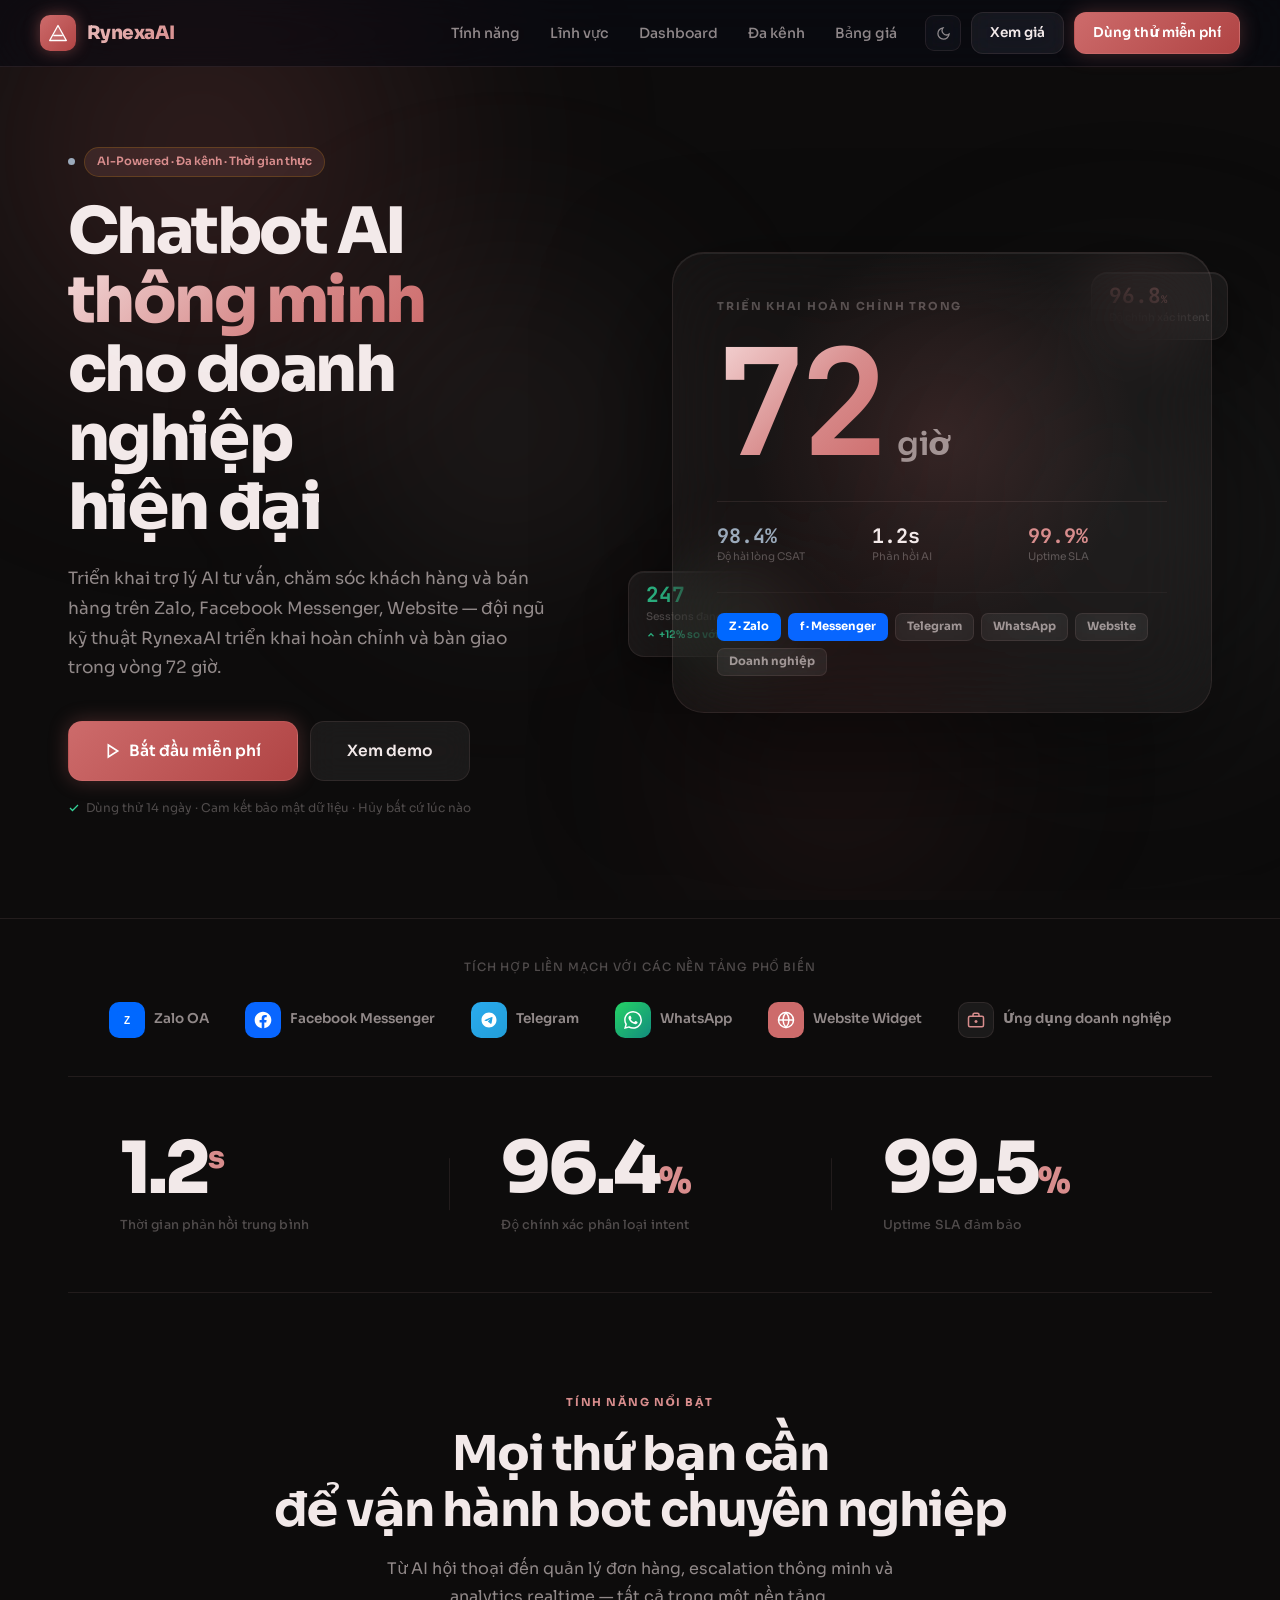
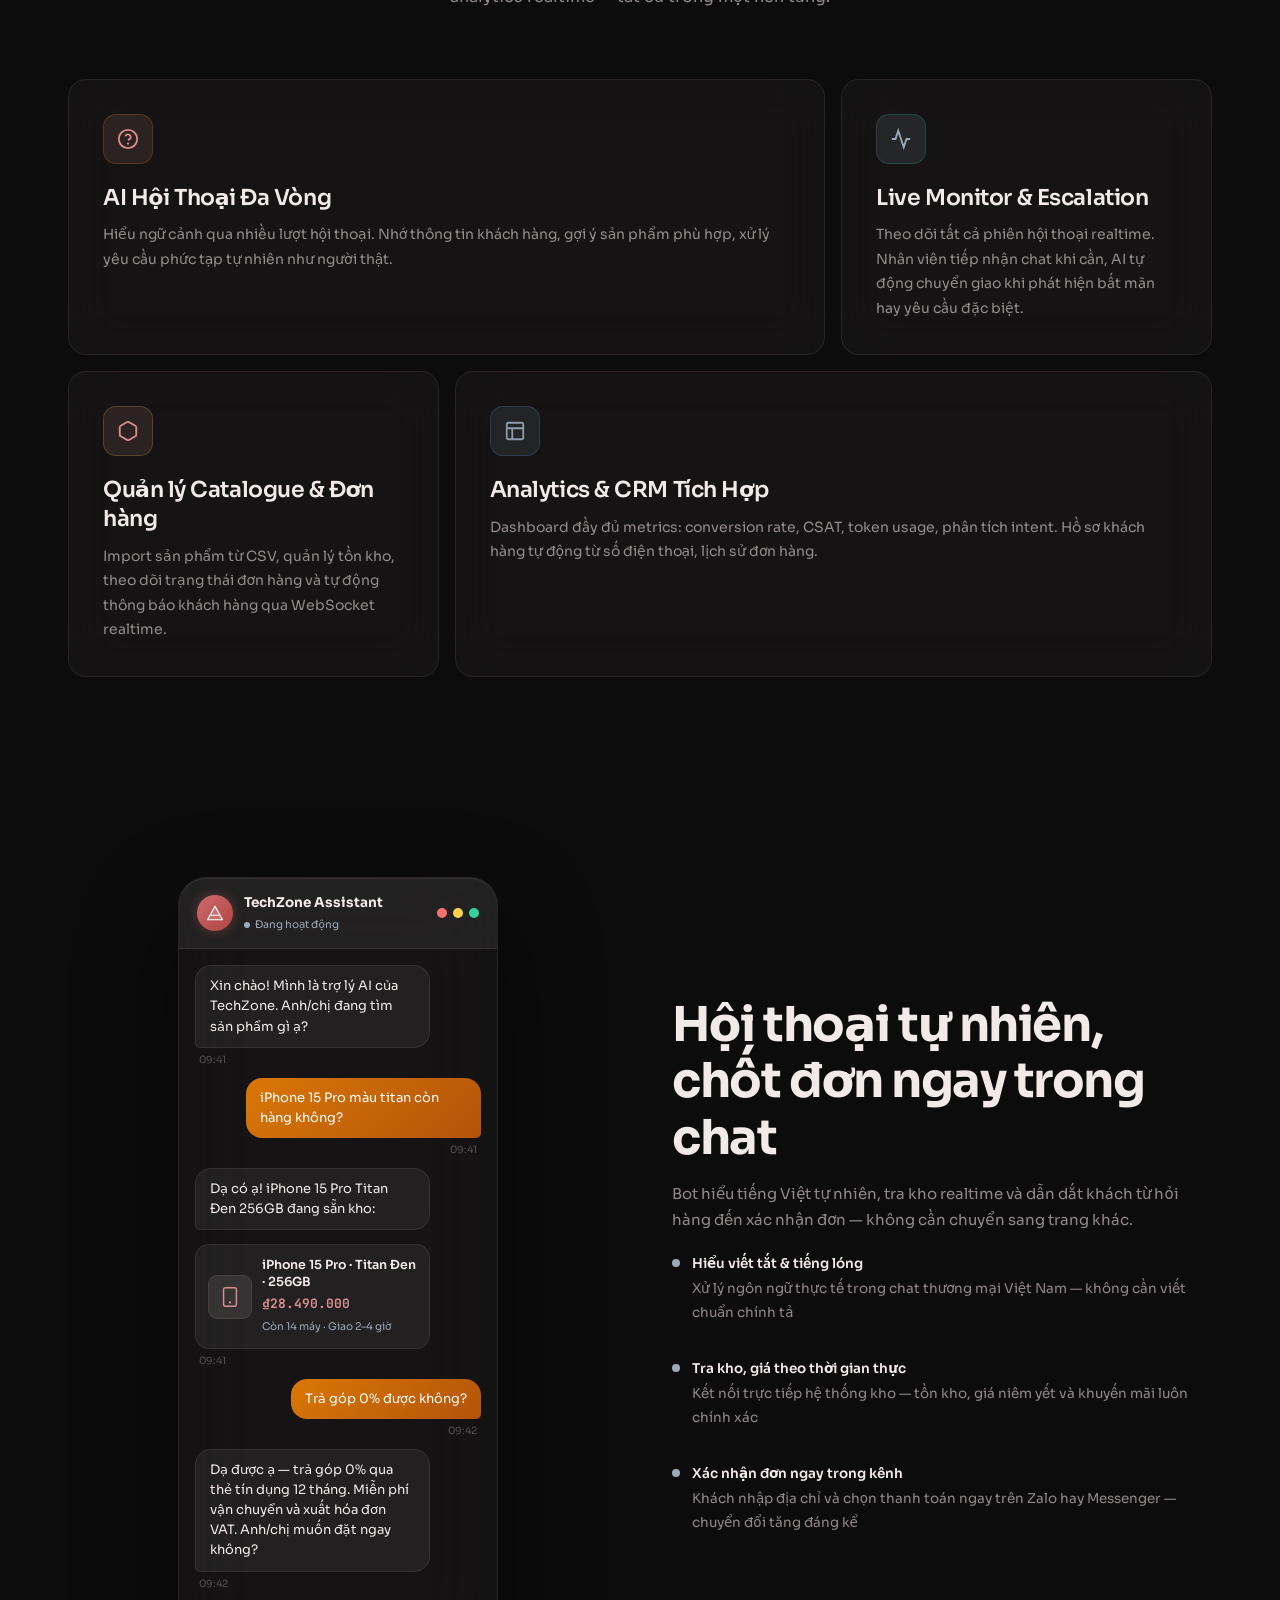
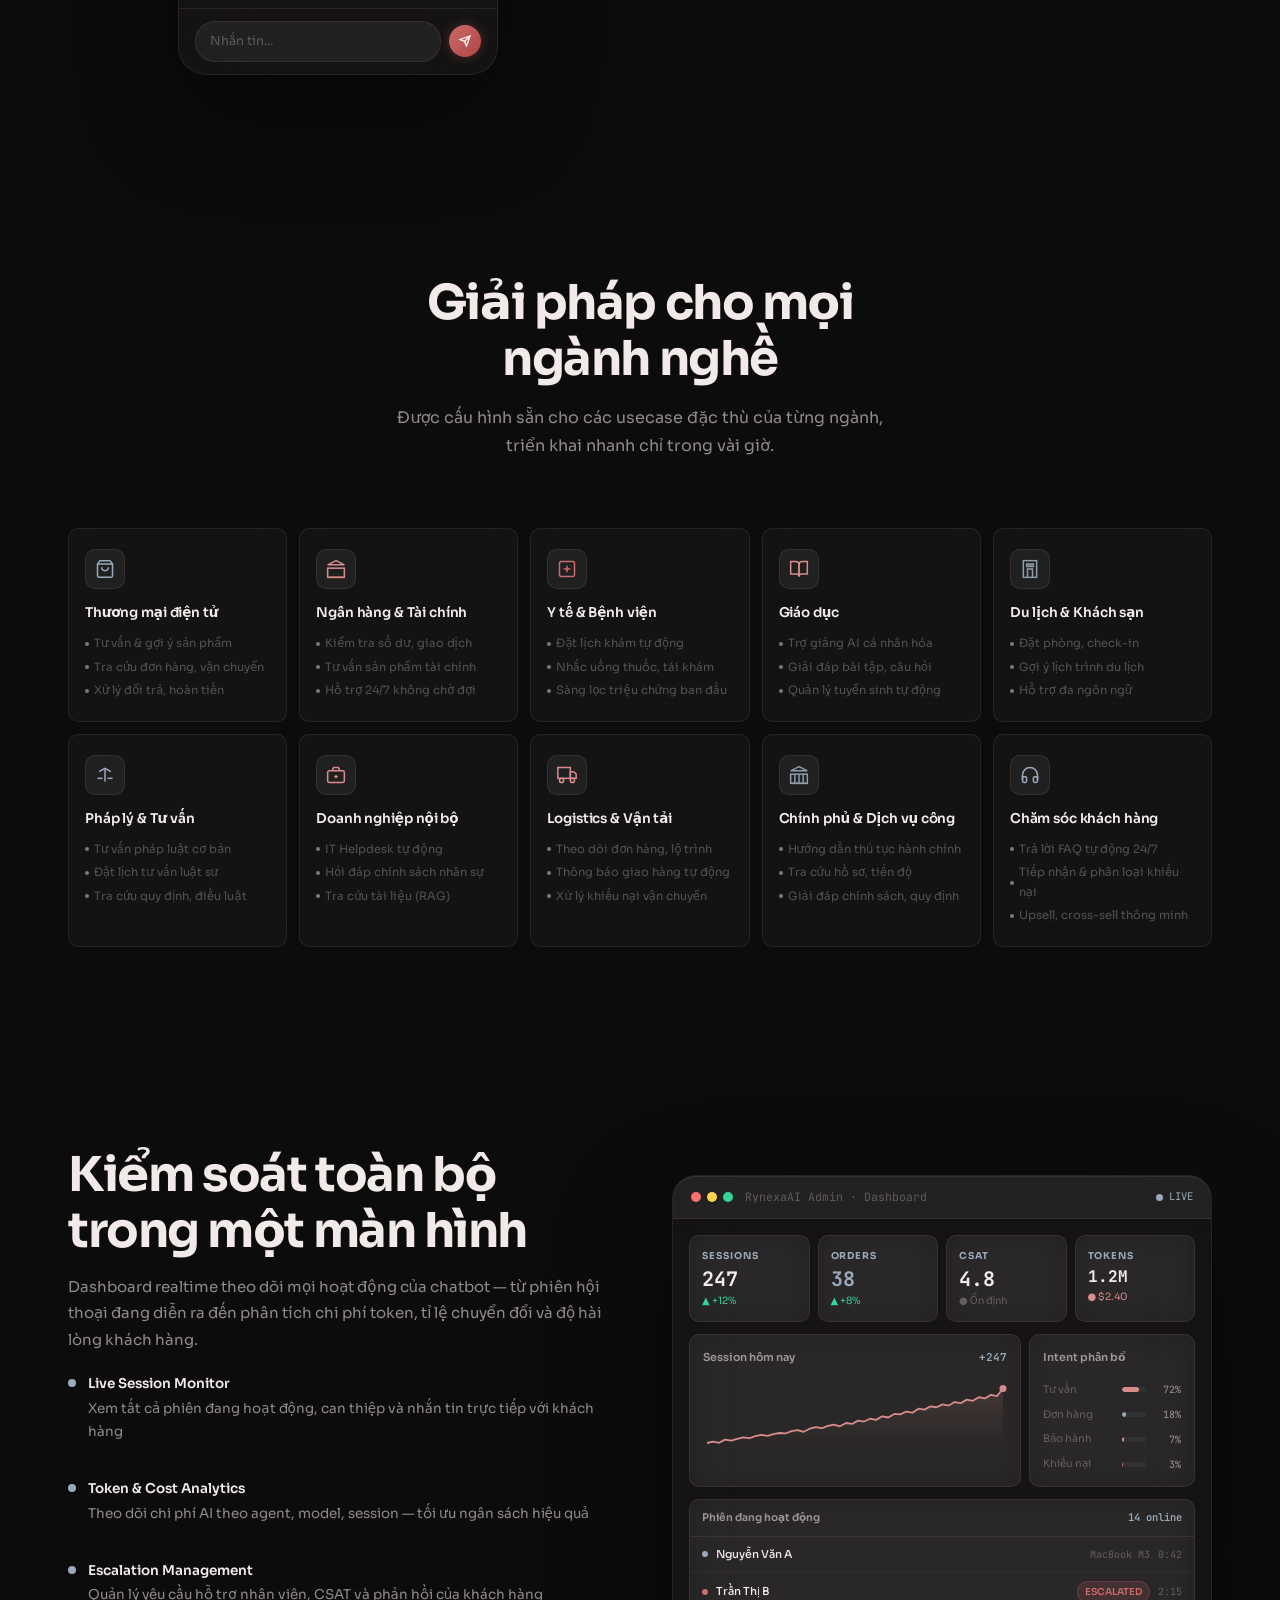
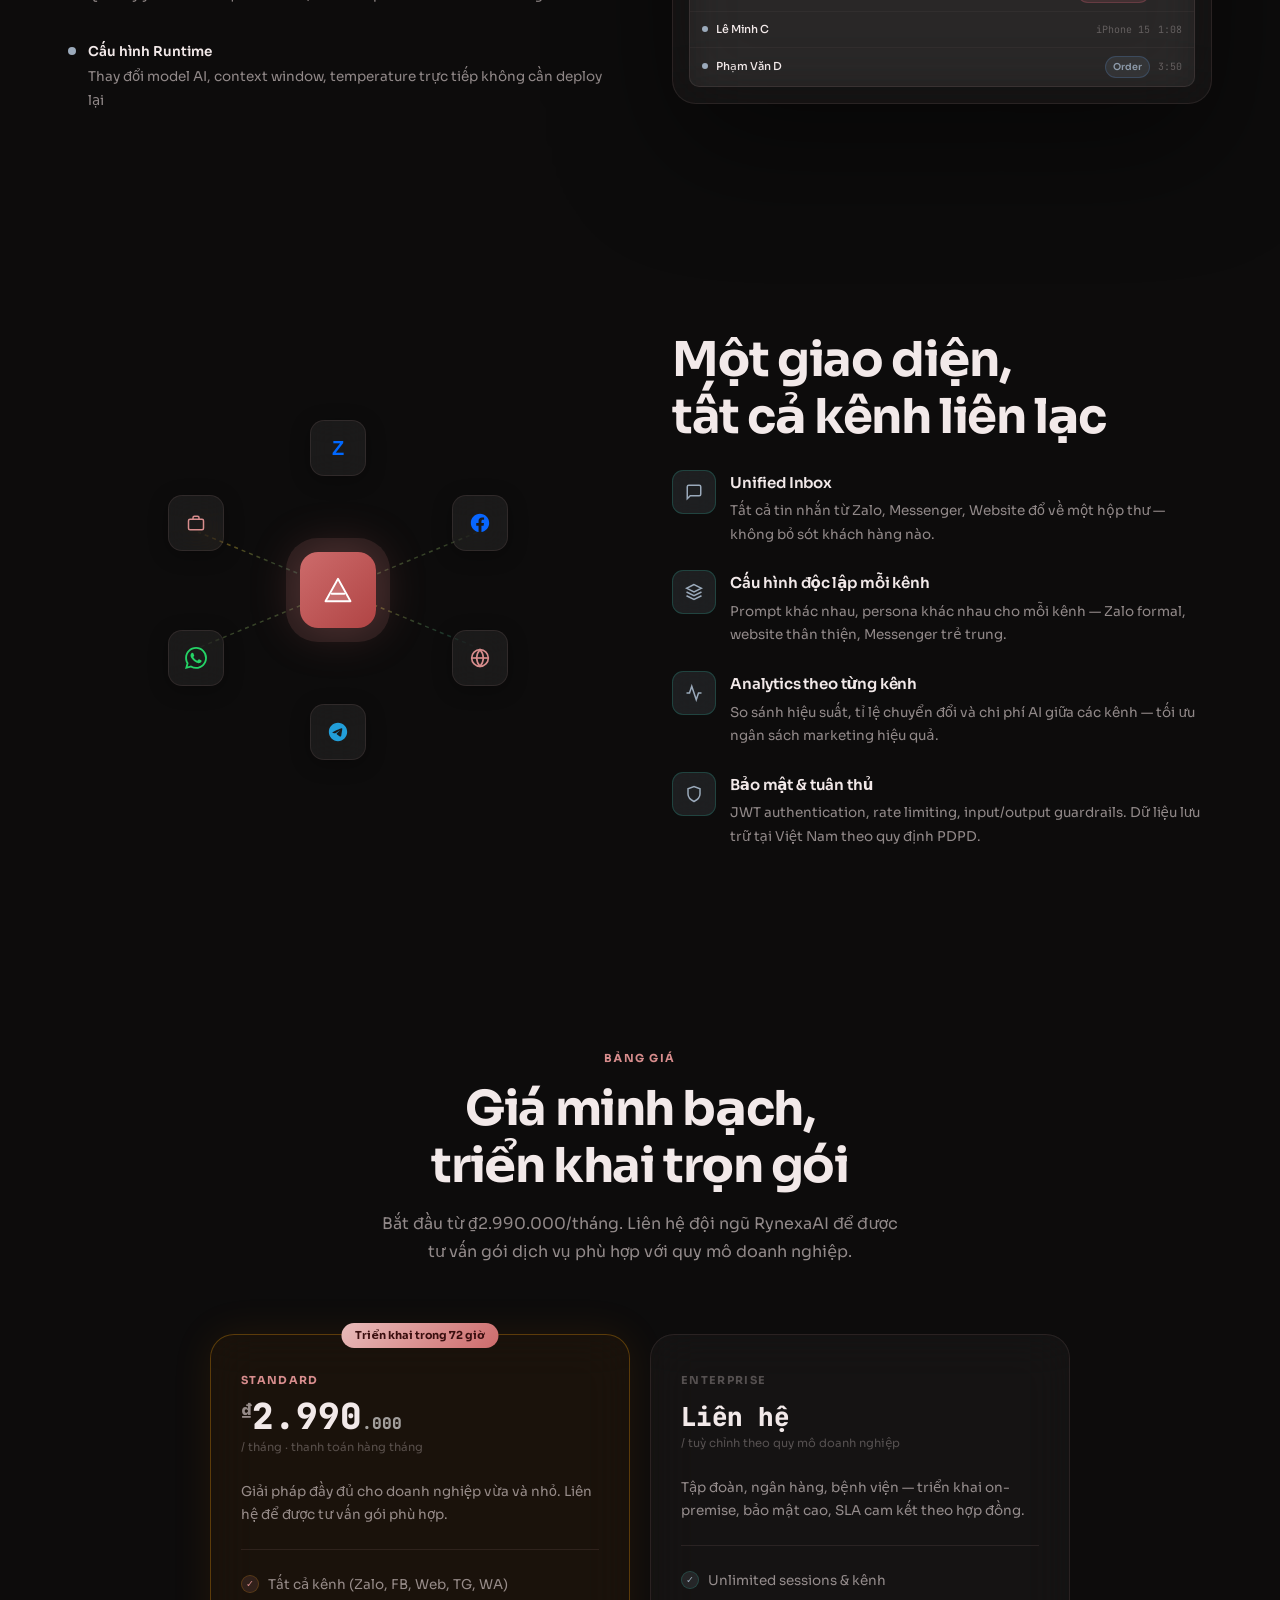
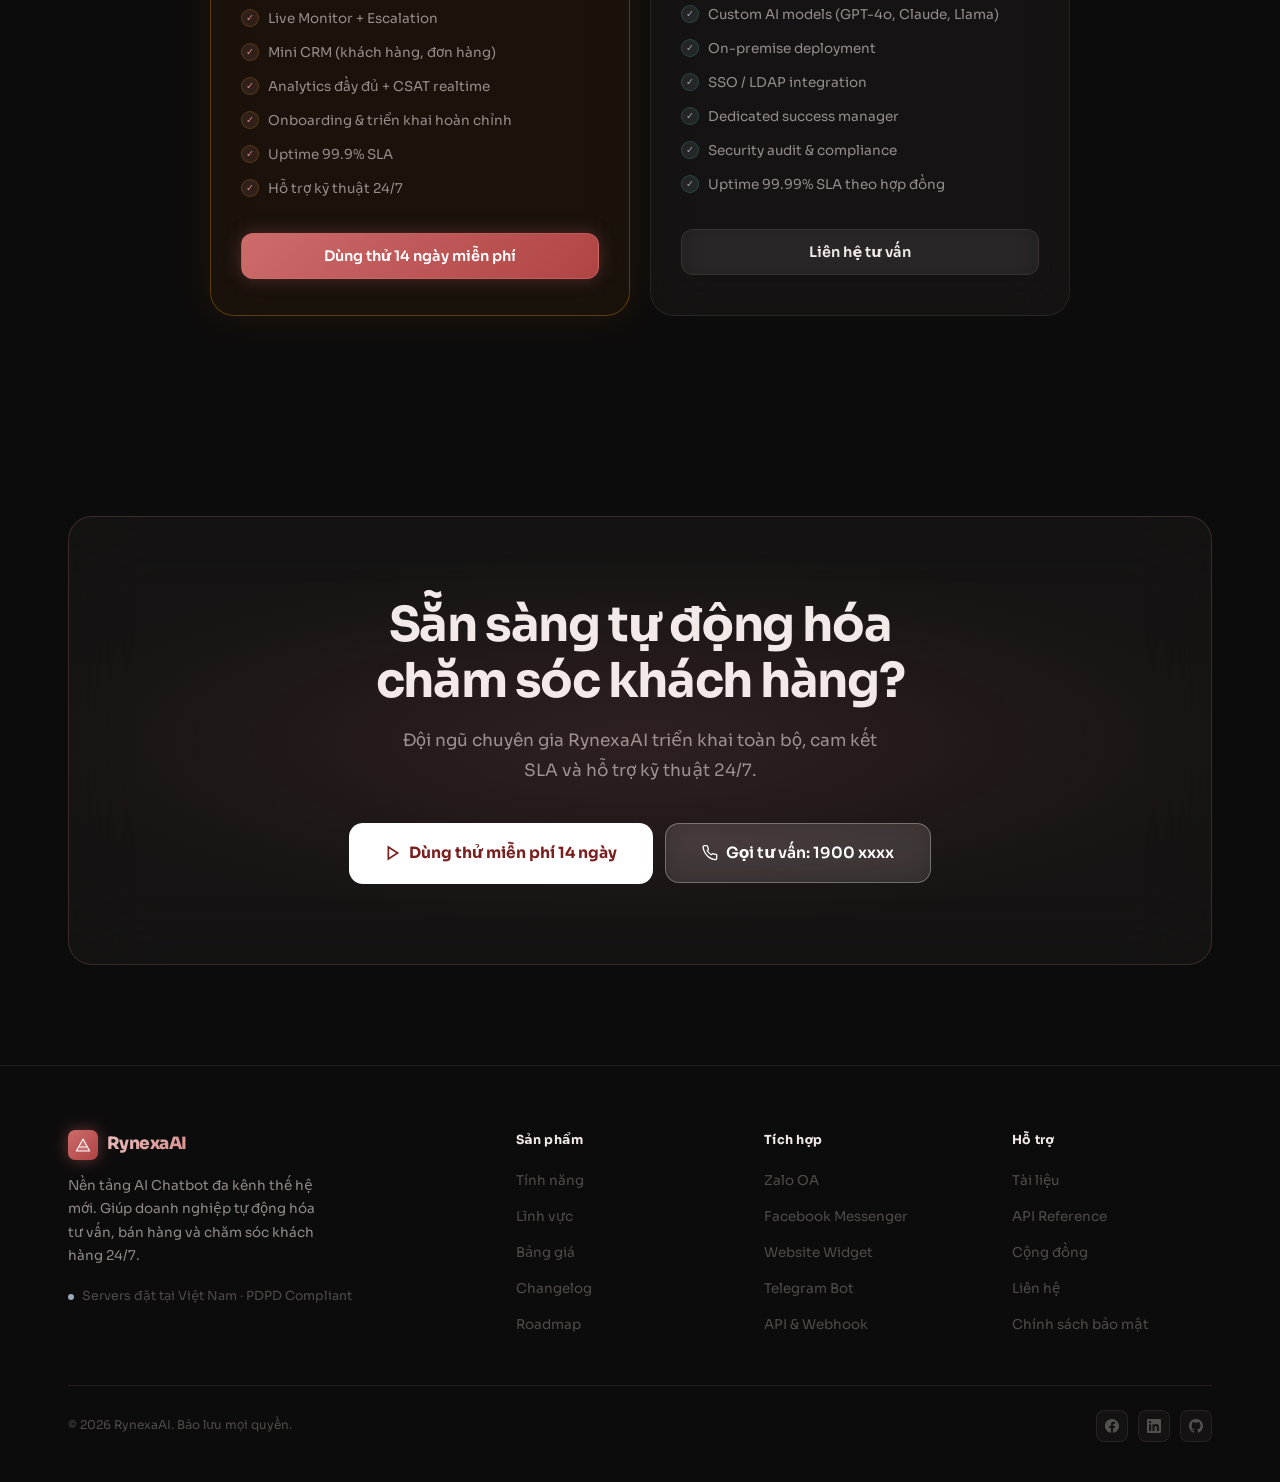
==== commit 9c6ec74e: "Apply brand color palette: rose/red (#E8BCBB #D88D8D #CD6B6B) + dark neutral (#5E5F5F) Replace amber" ====
--- a/landing/index.html
+++ b/landing/index.html
@@ -10,33 +10,38 @@
 <style>
 /* ── TOKENS ──────────────────────────────────────────────────────────────── */
 :root {
-  --bg:        #080A12;
-  --g1:        rgba(255,252,240,.035);
-  --g2:        rgba(255,252,240,.065);
-  --g3:        rgba(255,252,240,.10);
-  --gb:        rgba(255,252,240,.09);
-  --gb-s:      rgba(255,252,240,.045);
-  --gb-hi:     rgba(255,252,240,.20);
+  --bg:        #0D0C0C;
+  --g1:        rgba(255,242,242,.030);
+  --g2:        rgba(255,242,242,.058);
+  --g3:        rgba(255,242,242,.092);
+  --gb:        rgba(255,200,196,.09);
+  --gb-s:      rgba(255,200,196,.045);
+  --gb-hi:     rgba(232,188,187,.25);
   --blur:      blur(24px) saturate(180%);
   --blur-sm:   blur(14px) saturate(160%);
   --blur-lg:   blur(40px) saturate(200%);
 
-  --violet:    #F59E0B;
-  --violet-2:  #D97706;
-  --vdim:      rgba(245,158,11,.12);
-  --vglow:     rgba(217,119,6,.22);
-  --teal:      #2DD4BF;
-  --tdim:      rgba(45,212,191,.12);
-  --blue:      #60A5FA;
-  --bdim:      rgba(96,165,250,.12);
-  --amber:     #F59E0B;
-  --adim:      rgba(245,158,11,.12);
-  --red:       #FB7185;
-  --green:     #34D399;
-
-  --text:      rgba(255,252,240,.95);
-  --text-2:    rgba(255,252,240,.55);
-  --text-3:    rgba(255,252,240,.28);
+  /* Brand: warm rose/red — #E8BCBB · #D88D8D · #CD6B6B · #5E5F5F */
+  --violet:    #D88D8D;   /* medium rose — main accent */
+  --violet-2:  #CD6B6B;  /* dark rose — strong/hover */
+  --vdim:      rgba(216,141,141,.12);
+  --vglow:     rgba(205,107,107,.20);
+
+  /* Slate — warm blue-grey complement */
+  --teal:      #9BAABB;
+  --tdim:      rgba(155,170,187,.12);
+  --blue:      #8E9BAB;
+  --bdim:      rgba(142,155,171,.12);
+
+  /* Aliases */
+  --amber:     #D88D8D;
+  --adim:      rgba(216,141,141,.12);
+  --red:       #CD6B6B;
+  --green:     #34D399;   /* semantic only — live/positive */
+
+  --text:      rgba(255,246,245,.95);
+  --text-2:    rgba(255,240,240,.55);
+  --text-3:    rgba(255,240,240,.28);
 
   --font:      'Sora',system-ui,-apple-system,sans-serif;
   --mono:      'JetBrains Mono','SF Mono',ui-monospace,monospace;
@@ -46,20 +51,20 @@
   --ease:      cubic-bezier(.4,0,.2,1);
 }
 [data-theme="light"] {
-  --bg:    #FAF8F0;
-  --g1:    rgba(255,255,255,.60);
-  --g2:    rgba(255,255,255,.78);
-  --g3:    rgba(255,255,255,.92);
-  --gb:    rgba(180,140,40,.22);
-  --gb-s:  rgba(180,140,40,.11);
-  --gb-hi: rgba(217,119,6,.30);
-  --violet:#D97706; --vdim:rgba(217,119,6,.08);
-  --teal:  #0D9488; --tdim:rgba(13,148,136,.08);
-  --blue:  #3B82F6; --bdim:rgba(59,130,246,.08);
-  --amber: #D97706; --adim:rgba(217,119,6,.08);
-  --text:  rgba(20,14,4,.95);
-  --text-2:rgba(20,14,4,.55);
-  --text-3:rgba(20,14,4,.30);
+  --bg:    #FAF5F5;
+  --g1:    rgba(255,255,255,.62);
+  --g2:    rgba(255,255,255,.80);
+  --g3:    rgba(255,255,255,.94);
+  --gb:    rgba(180,80,80,.20);
+  --gb-s:  rgba(180,80,80,.10);
+  --gb-hi: rgba(205,107,107,.32);
+  --violet:#CD6B6B; --vdim:rgba(205,107,107,.08);
+  --teal:  #6B8BA0; --tdim:rgba(107,139,160,.08);
+  --blue:  #6B8BA0; --bdim:rgba(107,139,160,.08);
+  --amber: #CD6B6B; --adim:rgba(205,107,107,.08);
+  --text:  rgba(30,14,14,.95);
+  --text-2:rgba(30,14,14,.55);
+  --text-3:rgba(30,14,14,.30);
 }
 
 /* ── RESET ───────────────────────────────────────────────────────────────── */
@@ -75,14 +80,14 @@
 /* ── BLOBS ───────────────────────────────────────────────────────────────── */
 .blobs{position:fixed;inset:0;pointer-events:none;z-index:0;overflow:hidden}
 .blob{position:absolute;border-radius:50%;filter:blur(90px)}
-.b1{width:700px;height:700px;top:-200px;left:-150px;background:radial-gradient(circle,rgba(180,83,9,.22) 0%,transparent 70%)}
-.b2{width:600px;height:600px;top:25%;right:-150px;background:radial-gradient(circle,rgba(14,116,144,.16) 0%,transparent 70%)}
-.b3{width:500px;height:500px;bottom:25%;left:20%;background:radial-gradient(circle,rgba(245,158,11,.10) 0%,transparent 70%)}
-.b4{width:420px;height:420px;bottom:-80px;right:18%;background:radial-gradient(circle,rgba(180,83,9,.14) 0%,transparent 70%)}
-[data-theme="light"] .b1{background:radial-gradient(circle,rgba(245,158,11,.18) 0%,transparent 70%)}
-[data-theme="light"] .b2{background:radial-gradient(circle,rgba(45,212,191,.14) 0%,transparent 70%)}
-[data-theme="light"] .b3{background:radial-gradient(circle,rgba(217,119,6,.10) 0%,transparent 70%)}
-[data-theme="light"] .b4{background:radial-gradient(circle,rgba(245,158,11,.14) 0%,transparent 70%)}
+.b1{width:700px;height:700px;top:-200px;left:-150px;background:radial-gradient(circle,rgba(205,107,107,.22) 0%,transparent 70%)}
+.b2{width:600px;height:600px;top:25%;right:-150px;background:radial-gradient(circle,rgba(94,95,95,.20) 0%,transparent 70%)}
+.b3{width:500px;height:500px;bottom:25%;left:20%;background:radial-gradient(circle,rgba(232,188,187,.10) 0%,transparent 70%)}
+.b4{width:420px;height:420px;bottom:-80px;right:18%;background:radial-gradient(circle,rgba(180,80,80,.14) 0%,transparent 70%)}
+[data-theme="light"] .b1{background:radial-gradient(circle,rgba(205,107,107,.18) 0%,transparent 70%)}
+[data-theme="light"] .b2{background:radial-gradient(circle,rgba(155,170,187,.14) 0%,transparent 70%)}
+[data-theme="light"] .b3{background:radial-gradient(circle,rgba(216,141,141,.10) 0%,transparent 70%)}
+[data-theme="light"] .b4{background:radial-gradient(circle,rgba(205,107,107,.14) 0%,transparent 70%)}
 nav,section,footer,.hero{position:relative;z-index:1}
 
 /* ── TYPE ────────────────────────────────────────────────────────────────── */
@@ -93,7 +98,7 @@
 p{color:var(--text-2);line-height:1.75}
 .mono{font-family:var(--mono)}
 .label{font-size:11px;font-weight:700;letter-spacing:.14em;text-transform:uppercase;color:var(--violet);display:block;margin-bottom:14px}
-.grad{background:linear-gradient(135deg,#FCD34D 0%,#F59E0B 55%,#2DD4BF 100%);-webkit-background-clip:text;-webkit-text-fill-color:transparent;background-clip:text}
+.grad{background:linear-gradient(135deg,#F2D9D9 0%,#D88D8D 55%,#CD6B6B 100%);-webkit-background-clip:text;-webkit-text-fill-color:transparent;background-clip:text}
 
 /* ── LAYOUT ──────────────────────────────────────────────────────────────── */
 .wrap{width:100%;max-width:1200px;margin:0 auto;padding:0 28px}
@@ -109,12 +114,12 @@
 
 /* ── BUTTONS ─────────────────────────────────────────────────────────────── */
 .btn{display:inline-flex;align-items:center;gap:8px;padding:13px 28px;border-radius:12px;font-size:14.5px;font-weight:600;transition:all .22s var(--ease);white-space:nowrap;cursor:pointer}
-.btn-primary{background:linear-gradient(135deg,#D97706 0%,#B45309 100%);color:#fff;border:1px solid rgba(217,119,6,.4);box-shadow:0 0 20px rgba(217,119,6,.3)}
-.btn-primary:hover{background:linear-gradient(135deg,#F59E0B 0%,#D97706 100%);box-shadow:0 0 36px rgba(245,158,11,.45);transform:translateY(-2px)}
+.btn-primary{background:linear-gradient(135deg,#CD6B6B 0%,#B04444 100%);color:#fff;border:1px solid rgba(205,107,107,.4);box-shadow:0 0 20px rgba(205,107,107,.3)}
+.btn-primary:hover{background:linear-gradient(135deg,#D88D8D 0%,#CD6B6B 100%);box-shadow:0 0 36px rgba(216,141,141,.45);transform:translateY(-2px)}
 .btn-glass{background:var(--g2);color:var(--text);border:1px solid var(--gb);backdrop-filter:var(--blur-sm);-webkit-backdrop-filter:var(--blur-sm)}
 .btn-glass:hover{background:var(--g3);border-color:var(--gb-hi);transform:translateY(-1px)}
 .btn-lg{padding:16px 36px;font-size:15.5px;border-radius:14px}
-.btn-white{background:#fff;color:#92400E;font-weight:700}
+.btn-white{background:#fff;color:#7A2020;font-weight:700}
 .btn-white:hover{background:#EEF2FF;transform:translateY(-2px);box-shadow:0 8px 28px rgba(0,0,0,.15)}
 .btn-outline-white{background:rgba(255,255,255,.1);color:#fff;border:1.5px solid rgba(255,255,255,.3);backdrop-filter:blur(12px)}
 .btn-outline-white:hover{background:rgba(255,255,255,.18);border-color:rgba(255,255,255,.5)}
@@ -136,9 +141,9 @@
 [data-theme="light"] .nav{background:rgba(250,248,240,.80)}
 .nav-inner{max-width:1200px;margin:0 auto;height:66px;display:flex;align-items:center}
 .logo{display:flex;align-items:center;gap:11px;font-weight:800;font-size:18.5px;letter-spacing:-.03em;margin-right:auto}
-.logo-mark{width:36px;height:36px;border-radius:10px;background:linear-gradient(135deg,#D97706 0%,#B45309 100%);display:flex;align-items:center;justify-content:center;flex-shrink:0;box-shadow:0 0 16px rgba(217,119,6,.45)}
-.logo-name{background:linear-gradient(135deg,#FCD34D 0%,#F59E0B 100%);-webkit-background-clip:text;-webkit-text-fill-color:transparent;background-clip:text}
-[data-theme="light"] .logo-name{background:linear-gradient(135deg,#D97706 0%,#B45309 100%);-webkit-background-clip:text;background-clip:text}
+.logo-mark{width:36px;height:36px;border-radius:10px;background:linear-gradient(135deg,#CD6B6B 0%,#B04444 100%);display:flex;align-items:center;justify-content:center;flex-shrink:0;box-shadow:0 0 16px rgba(205,107,107,.45)}
+.logo-name{background:linear-gradient(135deg,#E8BCBB 0%,#D88D8D 100%);-webkit-background-clip:text;-webkit-text-fill-color:transparent;background-clip:text}
+[data-theme="light"] .logo-name{background:linear-gradient(135deg,#CD6B6B 0%,#B04444 100%);-webkit-background-clip:text;background-clip:text}
 .nav-links{display:flex;align-items:center;gap:30px;list-style:none}
 .nav-links a{font-size:14px;font-weight:500;color:var(--text-2);transition:color .2s}
 .nav-links a:hover{color:var(--text)}
@@ -159,12 +164,12 @@
 
 /* ── DELIVERY DISPLAY (hero visual) ─────────────────────────────────────── */
 .delivery-display{position:relative;background:var(--g1);backdrop-filter:var(--blur-lg);-webkit-backdrop-filter:var(--blur-lg);border:1px solid var(--gb);border-radius:32px;overflow:hidden;box-shadow:0 40px 120px rgba(0,0,0,.5),inset 0 1px 0 rgba(255,255,255,.08);padding:44px 44px 36px}
-[data-theme="light"] .delivery-display{box-shadow:0 24px 80px rgba(80,60,200,.14)}
-.dd-glow{position:absolute;top:40%;left:50%;transform:translate(-50%,-50%);width:420px;height:420px;background:radial-gradient(circle,rgba(217,119,6,.16) 0%,transparent 65%);pointer-events:none}
+[data-theme="light"] .delivery-display{box-shadow:0 24px 80px rgba(180,80,80,.14)}
+.dd-glow{position:absolute;top:40%;left:50%;transform:translate(-50%,-50%);width:420px;height:420px;background:radial-gradient(circle,rgba(205,107,107,.16) 0%,transparent 65%);pointer-events:none}
 .dd-eyebrow{font-size:11px;font-weight:700;letter-spacing:.16em;text-transform:uppercase;color:var(--text-3);margin-bottom:16px}
 .dd-number{display:flex;align-items:baseline;gap:14px;margin-bottom:28px;line-height:1;position:relative;z-index:1}
-.dd-digit{font-family:var(--mono);font-size:clamp(100px,13vw,148px);font-weight:700;letter-spacing:-.04em;background:linear-gradient(135deg,#FDE68A 0%,#F59E0B 55%,#D97706 100%);-webkit-background-clip:text;-webkit-text-fill-color:transparent;background-clip:text;font-variant-numeric:tabular-nums;line-height:.95}
-[data-theme="light"] .dd-digit{background:linear-gradient(135deg,#D97706 0%,#B45309 100%);-webkit-background-clip:text;background-clip:text}
+.dd-digit{font-family:var(--mono);font-size:clamp(100px,13vw,148px);font-weight:700;letter-spacing:-.04em;background:linear-gradient(135deg,#F5D7D7 0%,#D88D8D 55%,#CD6B6B 100%);-webkit-background-clip:text;-webkit-text-fill-color:transparent;background-clip:text;font-variant-numeric:tabular-nums;line-height:.95}
+[data-theme="light"] .dd-digit{background:linear-gradient(135deg,#CD6B6B 0%,#B04444 100%);-webkit-background-clip:text;background-clip:text}
 .dd-unit{font-size:32px;font-weight:600;color:var(--text-2);letter-spacing:-.02em;padding-bottom:8px}
 .dd-sep{height:1px;background:var(--gb);margin-bottom:24px;position:relative;z-index:1}
 .dd-metrics{display:grid;grid-template-columns:repeat(3,1fr);gap:16px;margin-bottom:28px;position:relative;z-index:1}
@@ -237,7 +242,7 @@
 .chat-frame{background:var(--g1);backdrop-filter:var(--blur-lg);-webkit-backdrop-filter:var(--blur-lg);border:1px solid var(--gb);border-radius:28px;overflow:hidden;box-shadow:0 40px 100px rgba(0,0,0,.45),inset 0 1px 0 rgba(255,255,255,.08)}
 [data-theme="light"] .chat-frame{box-shadow:0 24px 80px rgba(80,60,200,.12)}
 .chat-top{background:var(--g2);border-bottom:1px solid var(--gb);padding:14px 18px;display:flex;align-items:center;gap:11px}
-.chat-avatar{width:36px;height:36px;border-radius:50%;background:linear-gradient(135deg,#D97706,#B45309);display:flex;align-items:center;justify-content:center;flex-shrink:0;box-shadow:0 0 12px rgba(217,119,6,.35)}
+.chat-avatar{width:36px;height:36px;border-radius:50%;background:linear-gradient(135deg,#CD6B6B,#B04444);display:flex;align-items:center;justify-content:center;flex-shrink:0;box-shadow:0 0 12px rgba(205,107,107,.35)}
 .chat-meta{flex:1}
 .chat-name{font-size:13.5px;font-weight:700;color:var(--text)}
 .chat-status{font-size:10.5px;color:var(--teal);display:flex;align-items:center;gap:5px;margin-top:2px}
@@ -256,7 +261,7 @@
 .mp-sub{font-size:10.5px;color:var(--teal);margin-top:3px}
 .chat-input-row{border-top:1px solid var(--gb);padding:12px 16px;display:flex;align-items:center;gap:8px}
 .ci-field{flex:1;background:var(--g2);border:1px solid var(--gb);border-radius:20px;padding:9px 14px;font-size:12.5px;color:var(--text-3);font-family:var(--font)}
-.ci-send{width:32px;height:32px;border-radius:50%;background:linear-gradient(135deg,#D97706,#B45309);display:flex;align-items:center;justify-content:center;flex-shrink:0;box-shadow:0 0 12px rgba(217,119,6,.3)}
+.ci-send{width:32px;height:32px;border-radius:50%;background:linear-gradient(135deg,#CD6B6B,#B04444);display:flex;align-items:center;justify-content:center;flex-shrink:0;box-shadow:0 0 12px rgba(205,107,107,.3)}
 @media(max-width:860px){.demo-split{grid-template-columns:1fr}.chat-phone{max-width:360px}}
 
 /* ── DASHBOARD ───────────────────────────────────────────────────────────── */
@@ -306,7 +311,7 @@
 /* ── OMNICHANNEL ─────────────────────────────────────────────────────────── */
 .omni-split{display:grid;grid-template-columns:1fr 1fr;gap:64px;align-items:center}
 .omni-ring{width:340px;height:340px;position:relative;margin:0 auto}
-.omni-hub{position:absolute;top:50%;left:50%;transform:translate(-50%,-50%);width:76px;height:76px;background:linear-gradient(135deg,#D97706,#B45309);border-radius:18px;display:flex;align-items:center;justify-content:center;z-index:3;box-shadow:0 0 0 14px var(--adim),0 0 50px rgba(217,119,6,.3)}
+.omni-hub{position:absolute;top:50%;left:50%;transform:translate(-50%,-50%);width:76px;height:76px;background:linear-gradient(135deg,#CD6B6B,#B04444);border-radius:18px;display:flex;align-items:center;justify-content:center;z-index:3;box-shadow:0 0 0 14px var(--adim),0 0 50px rgba(205,107,107,.3)}
 .omni-node{position:absolute;width:56px;height:56px;border-radius:14px;border:1px solid var(--gb);background:var(--g2);backdrop-filter:var(--blur-sm);-webkit-backdrop-filter:var(--blur-sm);display:flex;align-items:center;justify-content:center;font-size:22px;box-shadow:0 4px 20px rgba(0,0,0,.3);transition:transform .25s,border-color .25s;z-index:2}
 .omni-node:hover{transform:scale(1.12)!important;border-color:var(--teal)}
 .omni-svg-lines{position:absolute;inset:0;width:100%;height:100%;z-index:1;pointer-events:none}
@@ -323,7 +328,7 @@
 .price-card:hover{transform:translateY(-4px);border-color:var(--gb-hi)}
 .price-card.hot{border-color:rgba(245,158,11,.3);background:rgba(217,119,6,.06);box-shadow:0 0 40px rgba(217,119,6,.10)}
 .price-card.hot:hover{box-shadow:0 0 56px rgba(245,158,11,.20)}
-.price-badge{position:absolute;top:-12px;left:50%;transform:translateX(-50%);background:linear-gradient(135deg,#FCD34D,#D97706);color:#1A0A00;font-size:11px;font-weight:700;padding:3px 14px;border-radius:99px;white-space:nowrap}
+.price-badge{position:absolute;top:-12px;left:50%;transform:translateX(-50%);background:linear-gradient(135deg,#E8BCBB,#CD6B6B);color:#3A0F0F;font-size:11px;font-weight:700;padding:3px 14px;border-radius:99px;white-space:nowrap}
 .price-tier{font-size:11px;font-weight:700;letter-spacing:.12em;text-transform:uppercase;color:var(--text-3);margin-bottom:8px}
 .price-card.hot .price-tier{color:var(--amber)}
 .price-amt{font-size:36px;font-weight:800;font-family:var(--mono);line-height:1;margin-bottom:4px;font-variant-numeric:tabular-nums}
@@ -336,13 +341,13 @@
 .price-card.hot .chk{background:var(--adim);color:var(--amber);border-color:rgba(245,158,11,.2)}
 .price-btn{width:100%;padding:13px;border-radius:12px;font-size:14.5px;font-weight:600;border:1px solid var(--gb);background:var(--g2);backdrop-filter:var(--blur-sm);-webkit-backdrop-filter:var(--blur-sm);color:var(--text);transition:all .2s;font-family:var(--font);cursor:pointer}
 .price-btn:hover{border-color:var(--gb-hi);background:var(--g3)}
-.price-card.hot .price-btn{background:linear-gradient(135deg,#D97706,#B45309);color:#fff;border-color:rgba(217,119,6,.5);box-shadow:0 0 18px rgba(217,119,6,.3)}
-.price-card.hot .price-btn:hover{background:linear-gradient(135deg,#F59E0B,#D97706);box-shadow:0 0 32px rgba(245,158,11,.45)}
+.price-card.hot .price-btn{background:linear-gradient(135deg,#CD6B6B,#B04444);color:#fff;border-color:rgba(205,107,107,.5);box-shadow:0 0 18px rgba(205,107,107,.3)}
+.price-card.hot .price-btn:hover{background:linear-gradient(135deg,#D88D8D,#CD6B6B);box-shadow:0 0 32px rgba(216,141,141,.45)}
 @media(max-width:700px){.price-grid{grid-template-columns:1fr!important;max-width:420px;margin-inline:auto}}
 
 /* ── CTA ─────────────────────────────────────────────────────────────────── */
-.cta-card{background:var(--g1);backdrop-filter:var(--blur-lg);-webkit-backdrop-filter:var(--blur-lg);border:1px solid rgba(245,158,11,.2);border-radius:var(--r-xl);padding:80px 60px;text-align:center;position:relative;overflow:hidden}
-.cta-card::before{content:'';position:absolute;inset:0;background:radial-gradient(ellipse 80% 60% at 50% 50%,rgba(217,119,6,.14) 0%,transparent 70%);pointer-events:none}
+.cta-card{background:var(--g1);backdrop-filter:var(--blur-lg);-webkit-backdrop-filter:var(--blur-lg);border:1px solid rgba(216,141,141,.2);border-radius:var(--r-xl);padding:80px 60px;text-align:center;position:relative;overflow:hidden}
+.cta-card::before{content:'';position:absolute;inset:0;background:radial-gradient(ellipse 80% 60% at 50% 50%,rgba(205,107,107,.14) 0%,transparent 70%);pointer-events:none}
 .cta-card h2,.cta-card p,.cta-acts{position:relative;z-index:1}
 .cta-card h2{margin-bottom:16px}
 .cta-card p{color:var(--text-2);margin-bottom:38px;font-size:17px;max-width:500px;margin-inline:auto}
@@ -823,7 +828,7 @@
     <div class="ft-grid">
       <div class="ft-brand">
         <div class="ft-brand-name">
-          <div class="logo-mark" style="width:30px;height:30px;border-radius:7px">
+          <div class="logo-mark" style="width:30px;height:30px;border-radius:7px;background:linear-gradient(135deg,#CD6B6B,#B04444)">
             <svg width="16" height="16" viewBox="0 0 24 24" fill="none"><polygon points="12,3 22,21 2,21" stroke="white" stroke-width="1.6" stroke-linejoin="round" fill="rgba(255,255,255,.15)"/><line x1="7" y1="15" x2="17" y2="15" stroke="white" stroke-width="1.6" stroke-linecap="round"/></svg>
           </div>
           <span class="logo-name">RynexaAI</span>
@@ -914,11 +919,11 @@
 }
 const sessData = [18,24,19,32,28,35,42,38,47,52,48,55,60,58,68,72,65,78,85,80,90,95,88,102,98,112,108,120,115,130,125,140,138,150,145,162,158,172,168,180,175,190,185,200,195,210,205,220,215,247];
 const dashObs = new IntersectionObserver(entries => {
-  entries.forEach(e => { if (e.isIntersecting) { sparkline('spark1', sessData, '#A78BFA'); dashObs.unobserve(e.target); } });
+  entries.forEach(e => { if (e.isIntersecting) { sparkline('spark1', sessData, '#D88D8D'); dashObs.unobserve(e.target); } });
 }, { threshold: .3 });
 const dashEl = document.getElementById('spark1');
 if (dashEl) dashObs.observe(dashEl.closest('.dash-frame') || dashEl);
-window.addEventListener('load', () => sparkline('spark1', sessData, '#A78BFA'));
+window.addEventListener('load', () => sparkline('spark1', sessData, '#D88D8D'));
 </script>
 </body>
 </html>
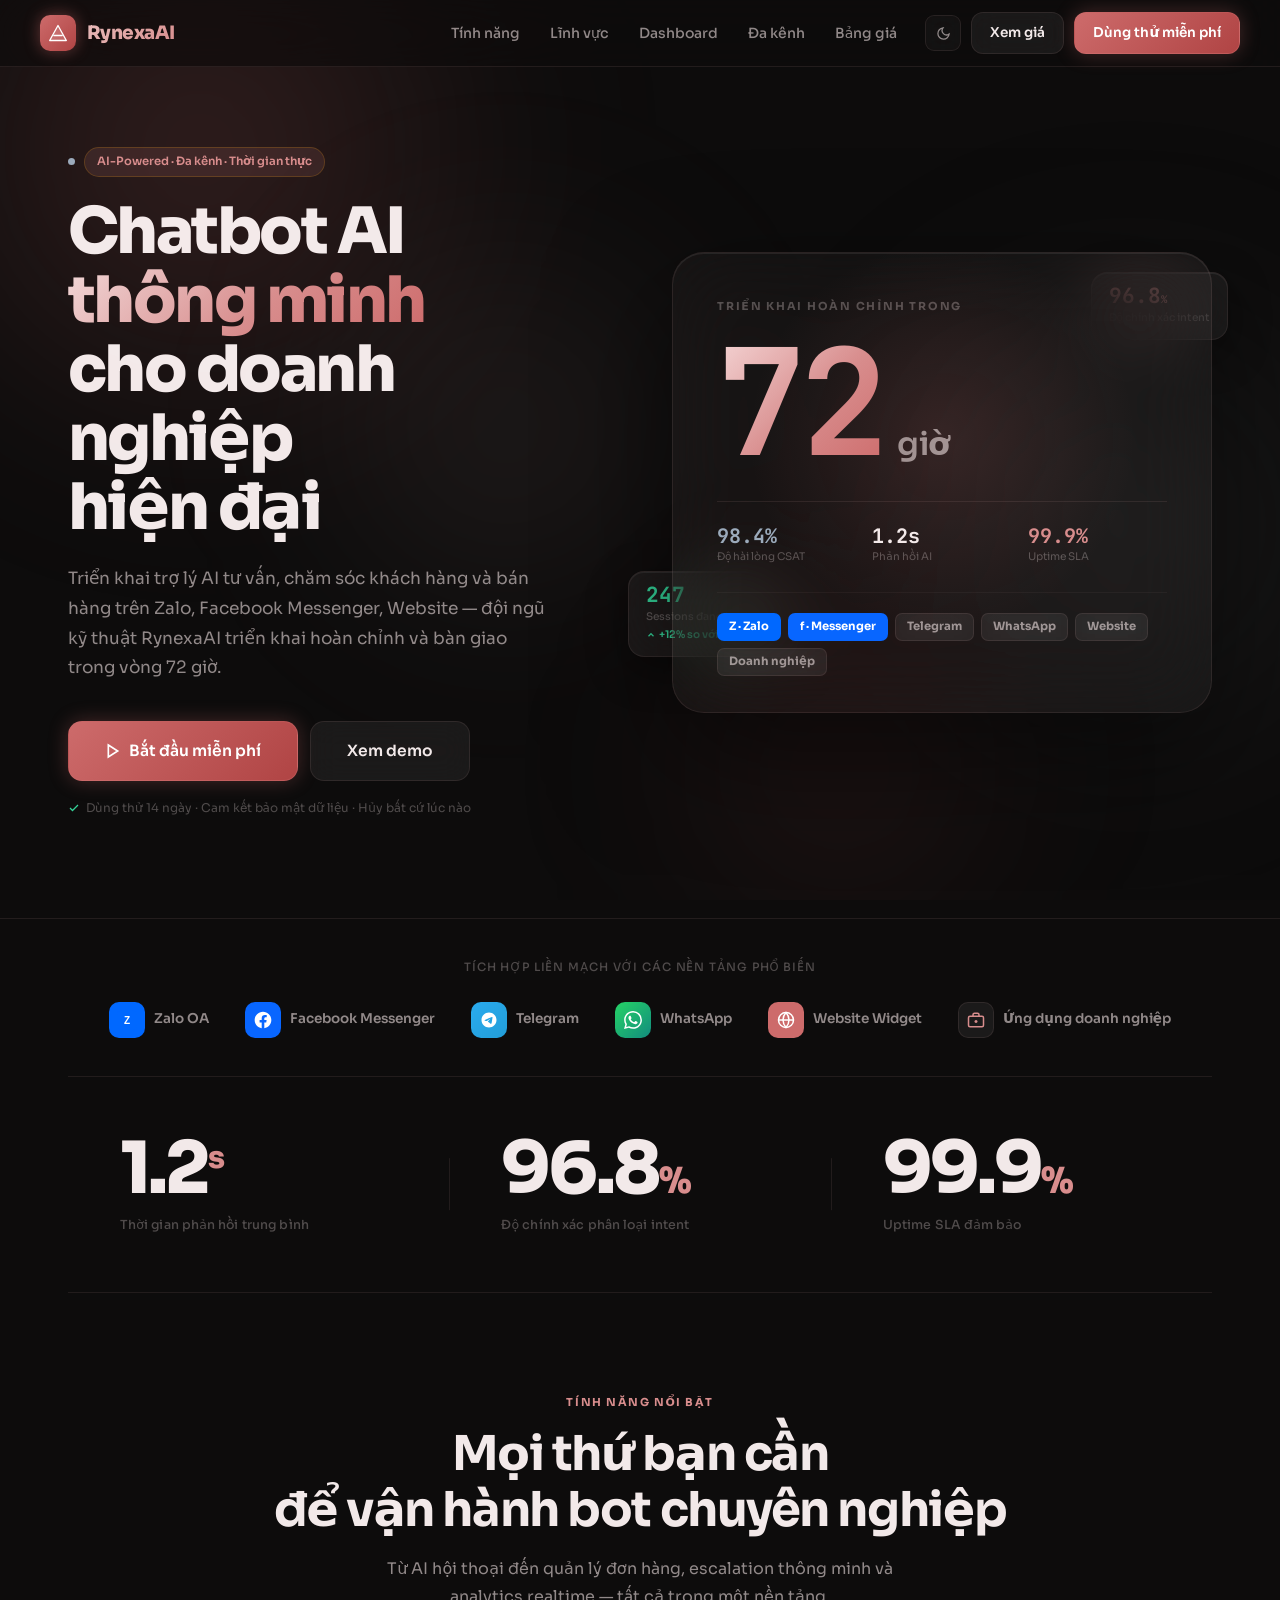
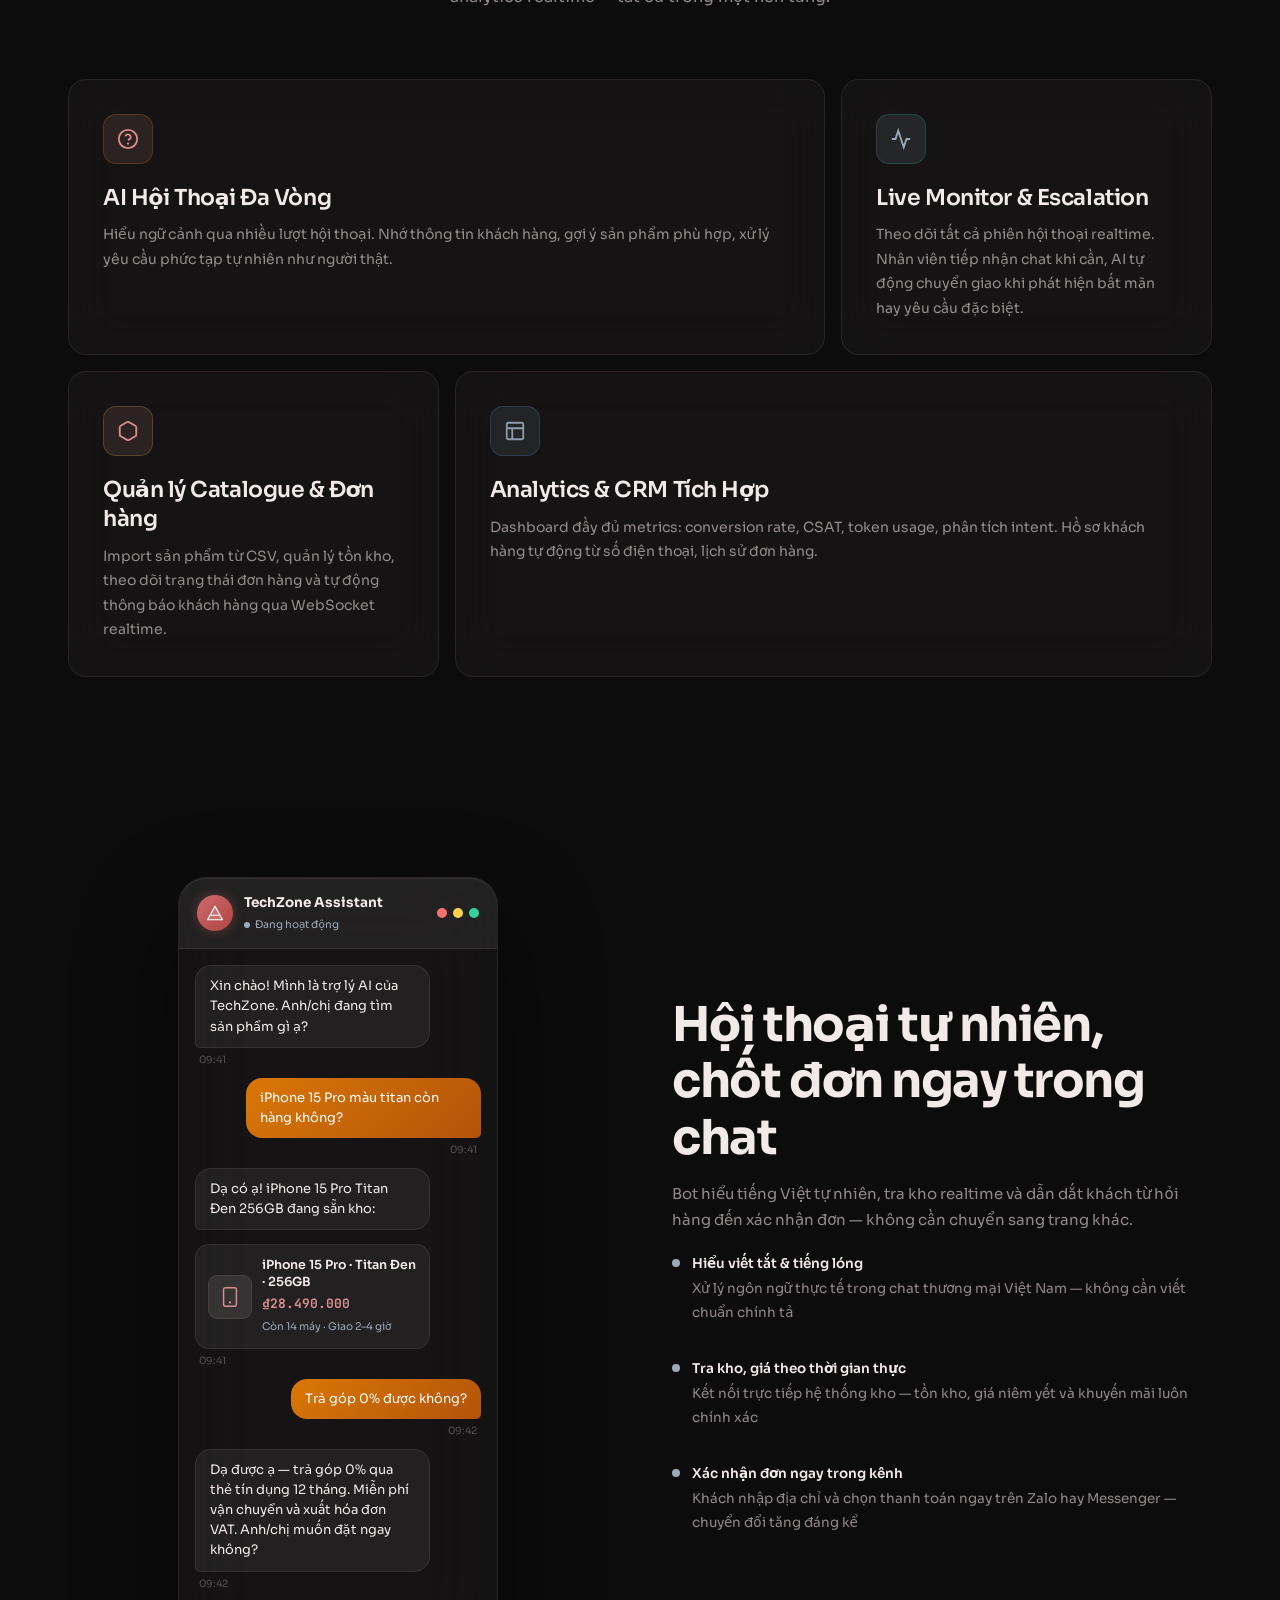
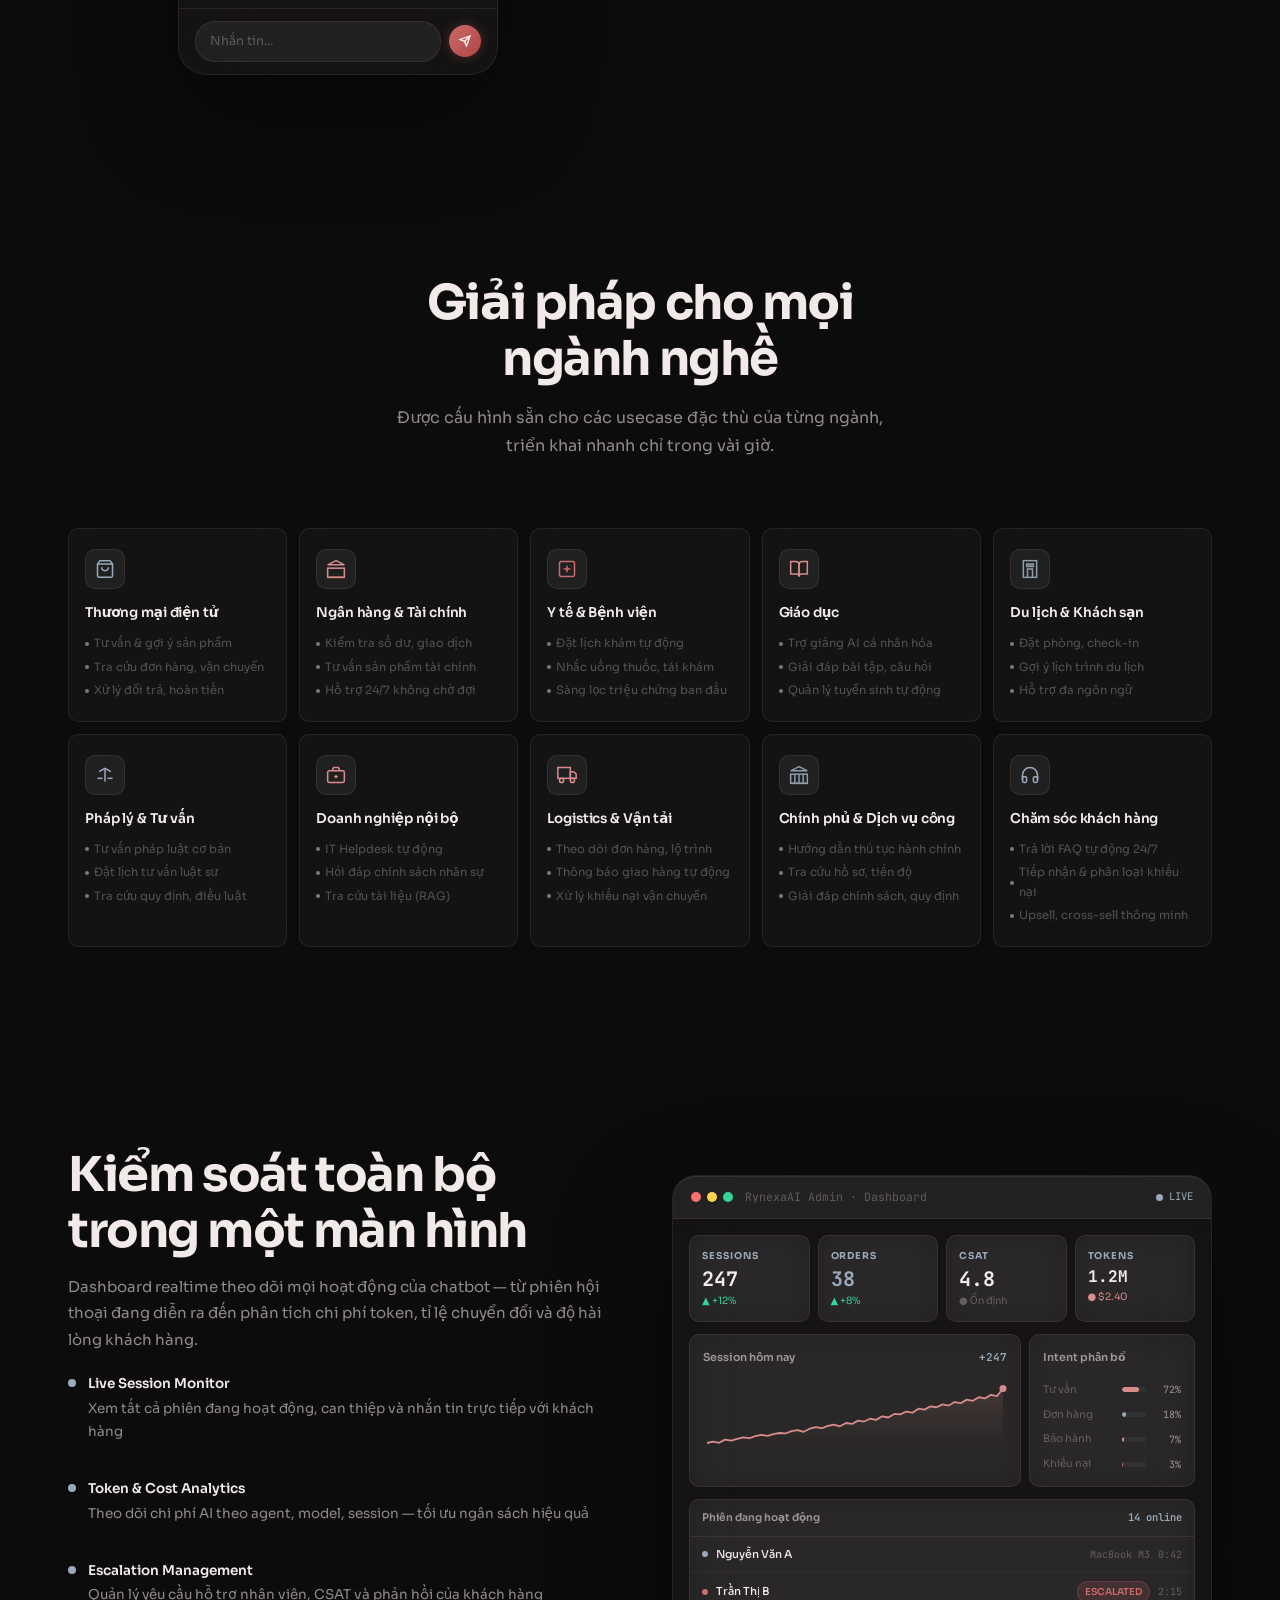
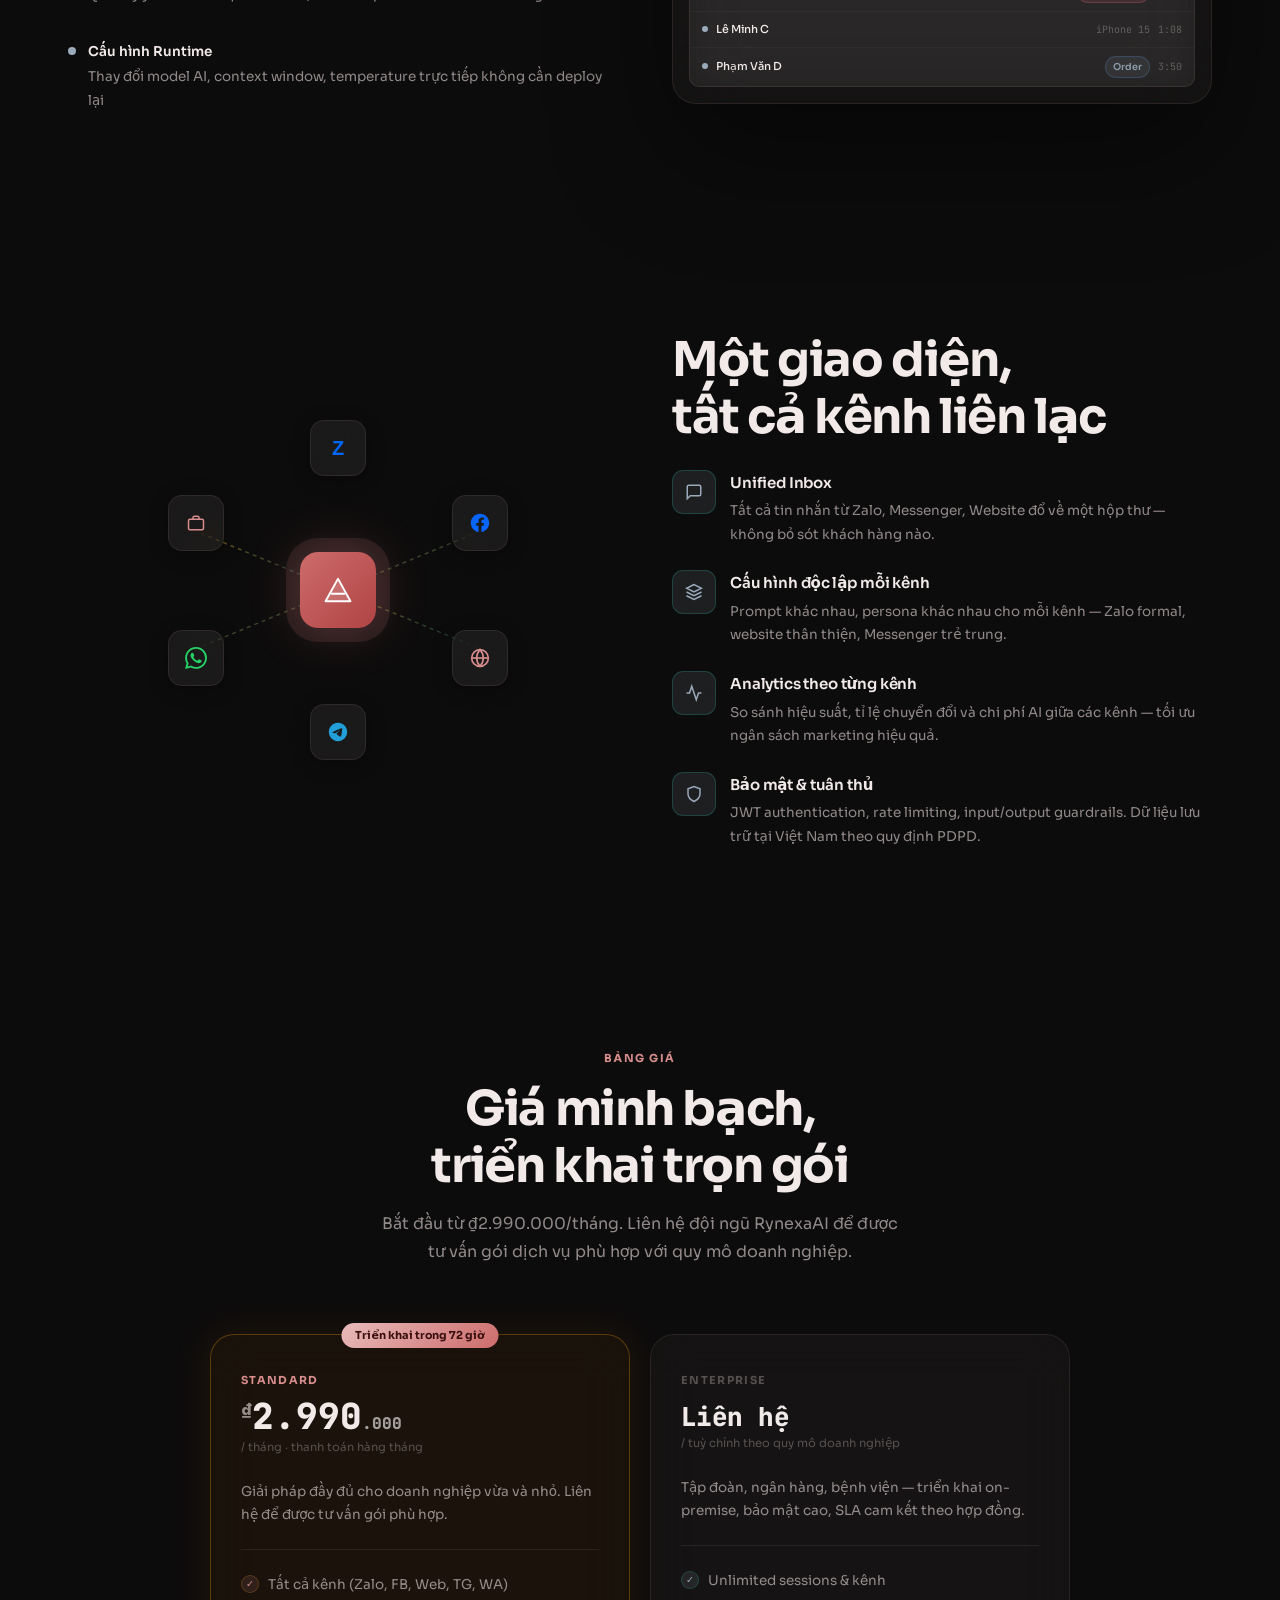
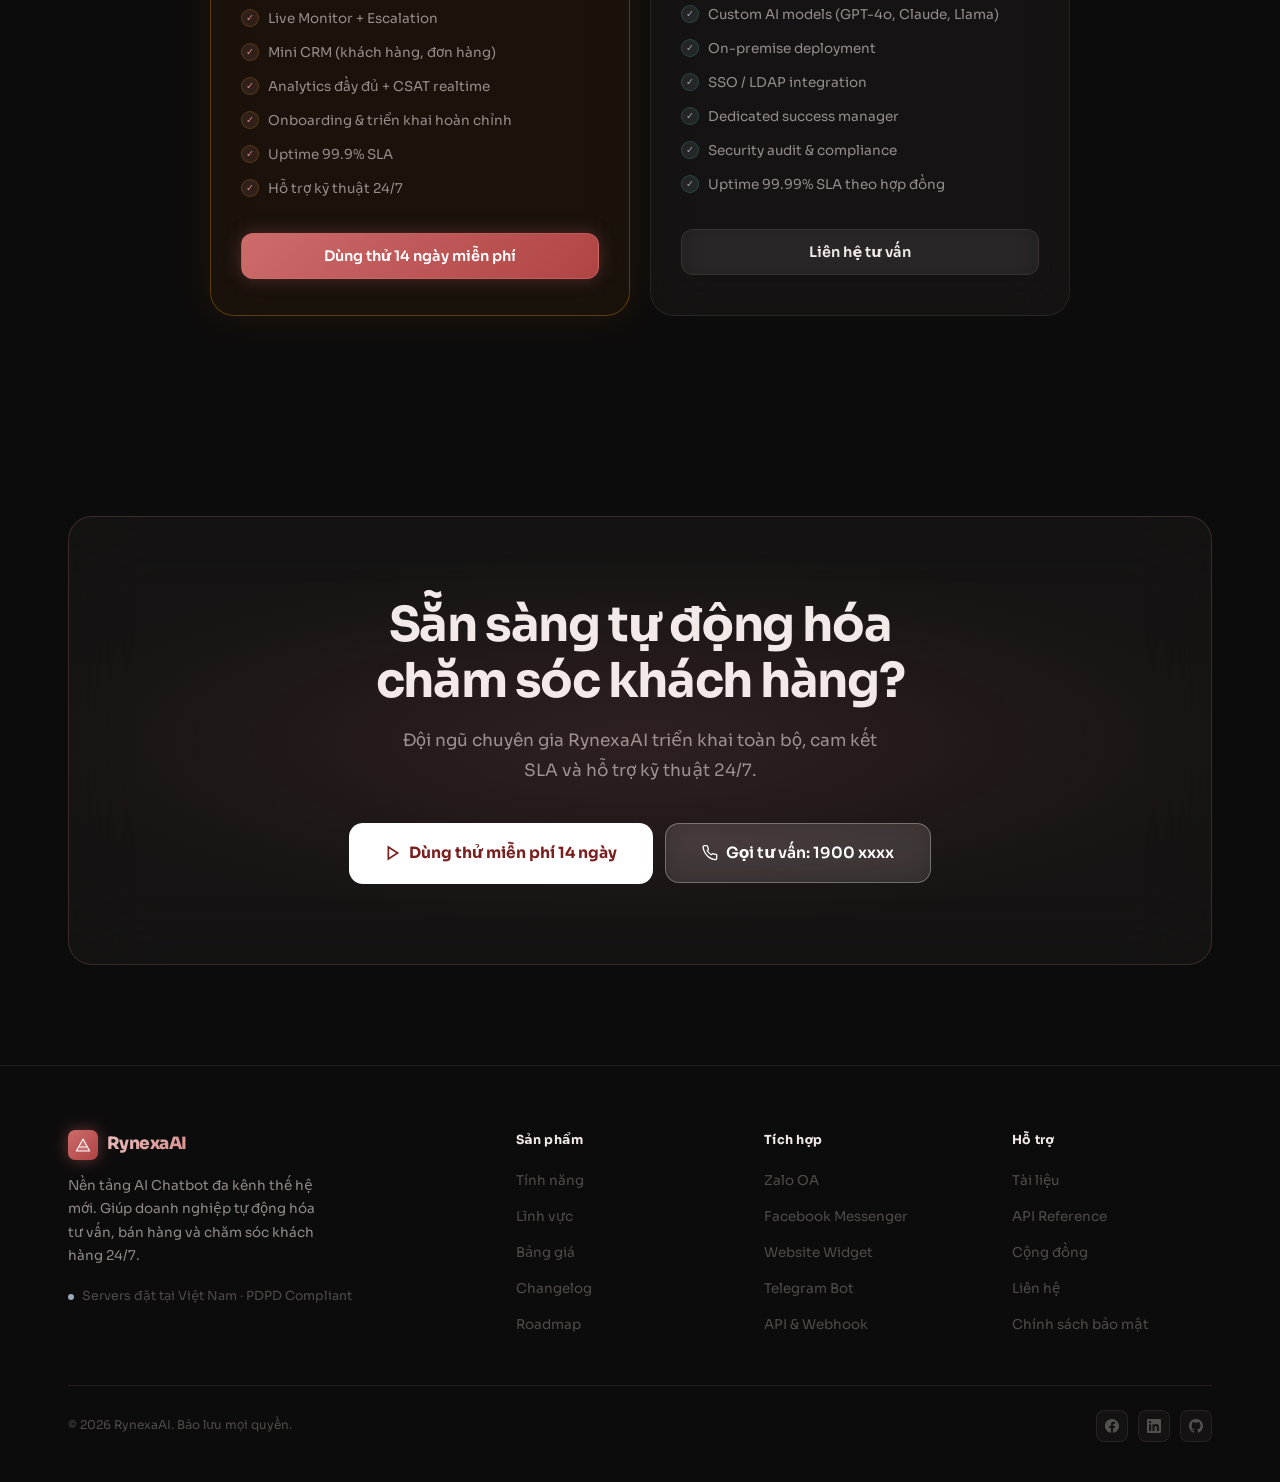
==== commit 259df09d: "Add mobile navigation toggle menu Hamburger button appears on ≤768px, animates to X when open. Slide" ====
--- a/landing/index.html
+++ b/landing/index.html
@@ -137,8 +137,8 @@
 .reveal.in{opacity:1;transform:none}
 
 /* ── NAV ─────────────────────────────────────────────────────────────────── */
-.nav{position:sticky;top:0;z-index:200;padding:0 28px;background:rgba(8,10,18,.65);backdrop-filter:blur(32px) saturate(200%);-webkit-backdrop-filter:blur(32px) saturate(200%);border-bottom:1px solid var(--gb)}
-[data-theme="light"] .nav{background:rgba(250,248,240,.80)}
+.nav{position:sticky;top:0;z-index:200;padding:0 28px;background:rgba(13,12,12,.70);backdrop-filter:blur(32px) saturate(200%);-webkit-backdrop-filter:blur(32px) saturate(200%);border-bottom:1px solid var(--gb)}
+[data-theme="light"] .nav{background:rgba(250,245,245,.82)}
 .nav-inner{max-width:1200px;margin:0 auto;height:66px;display:flex;align-items:center}
 .logo{display:flex;align-items:center;gap:11px;font-weight:800;font-size:18.5px;letter-spacing:-.03em;margin-right:auto}
 .logo-mark{width:36px;height:36px;border-radius:10px;background:linear-gradient(135deg,#CD6B6B 0%,#B04444 100%);display:flex;align-items:center;justify-content:center;flex-shrink:0;box-shadow:0 0 16px rgba(205,107,107,.45)}
@@ -150,7 +150,25 @@
 .nav-acts{display:flex;align-items:center;gap:10px;margin-left:28px}
 .theme-btn{width:36px;height:36px;display:flex;align-items:center;justify-content:center;border-radius:9px;border:1px solid var(--gb);color:var(--text-2);background:var(--g1);backdrop-filter:var(--blur-sm);-webkit-backdrop-filter:var(--blur-sm);transition:all .2s}
 .theme-btn:hover{color:var(--text);border-color:var(--gb-hi);background:var(--g2)}
-@media(max-width:768px){.nav-links,.nav-acts .btn-glass{display:none}}
+/* ── MOBILE MENU ─────────────────────────────────────────────────────────── */
+.menu-btn{display:none;width:38px;height:38px;border-radius:9px;border:1px solid var(--gb);background:var(--g1);backdrop-filter:var(--blur-sm);-webkit-backdrop-filter:var(--blur-sm);align-items:center;justify-content:center;flex-direction:column;gap:5px;cursor:pointer;margin-left:12px;flex-shrink:0;transition:border-color .2s,background .2s}
+.menu-btn:hover{background:var(--g2);border-color:var(--gb-hi)}
+.menu-btn span{display:block;width:16px;height:1.5px;background:var(--text-2);border-radius:2px;transition:transform .28s var(--ease),opacity .2s,width .28s}
+.menu-btn.open span:nth-child(1){transform:translateY(6.5px) rotate(45deg)}
+.menu-btn.open span:nth-child(2){opacity:0;width:0}
+.menu-btn.open span:nth-child(3){transform:translateY(-6.5px) rotate(-45deg)}
+.mobile-menu{position:fixed;top:66px;left:0;right:0;z-index:190;background:rgba(13,12,12,.94);backdrop-filter:blur(36px) saturate(200%);-webkit-backdrop-filter:blur(36px) saturate(200%);border-bottom:1px solid var(--gb);padding:16px 28px 28px;transform:translateY(-10px);opacity:0;pointer-events:none;transition:transform .3s var(--ease),opacity .28s var(--ease)}
+[data-theme="light"] .mobile-menu{background:rgba(250,245,245,.95)}
+.mobile-menu.open{transform:translateY(0);opacity:1;pointer-events:all}
+.mm-links{list-style:none;display:flex;flex-direction:column;margin-bottom:20px}
+.mm-links li a{display:flex;align-items:center;padding:13px 0;font-size:15px;font-weight:500;color:var(--text-2);border-bottom:1px solid var(--gb-s);transition:color .2s,padding-left .2s}
+.mm-links li:last-child a{border-bottom:none}
+.mm-links li a:hover{color:var(--text);padding-left:6px}
+.mm-cta{display:flex;flex-direction:column;gap:10px;padding-top:4px}
+@media(max-width:768px){
+  .nav-links,.nav-acts .btn-glass,.nav-acts .btn-primary{display:none}
+  .menu-btn{display:flex}
+}
 
 /* ── HERO ────────────────────────────────────────────────────────────────── */
 .hero{padding:80px 0 100px;overflow:visible}
@@ -408,8 +426,27 @@
       <a href="#bang-gia" class="btn btn-glass" style="padding:9px 18px;font-size:13.5px">Xem giá</a>
       <a href="#lien-he" class="btn btn-primary" style="padding:9px 18px;font-size:13.5px">Dùng thử miễn phí</a>
     </div>
+    <button class="menu-btn" id="menu-btn" aria-label="Mở menu" aria-expanded="false">
+      <span></span><span></span><span></span>
+    </button>
   </div>
 </nav>
+
+<!-- ── MOBILE MENU ────────────────────────────────────────────────────────── -->
+<div class="mobile-menu" id="mobile-menu" aria-hidden="true">
+  <ul class="mm-links">
+    <li><a href="#tinh-nang">Tính năng</a></li>
+    <li><a href="#demo">Demo thực tế</a></li>
+    <li><a href="#linh-vuc">Lĩnh vực</a></li>
+    <li><a href="#dashboard">Dashboard</a></li>
+    <li><a href="#omni">Đa kênh</a></li>
+    <li><a href="#bang-gia">Bảng giá</a></li>
+  </ul>
+  <div class="mm-cta">
+    <a href="#lien-he" class="btn btn-primary" style="justify-content:center;font-size:14.5px">Dùng thử miễn phí 14 ngày</a>
+    <a href="#bang-gia" class="btn btn-glass" style="justify-content:center;font-size:14px">Xem bảng giá</a>
+  </div>
+</div>
 
 <!-- ── HERO ────────────────────────────────────────────────────────────────── -->
 <section class="hero">
@@ -852,6 +889,21 @@
 </footer>
 
 <script>
+/* ── MOBILE MENU ────────────────────────────────────────────────────────── */
+const menuBtn = document.getElementById('menu-btn');
+const mobileMenu = document.getElementById('mobile-menu');
+function toggleMenu(force) {
+  const open = typeof force === 'boolean' ? force : !menuBtn.classList.contains('open');
+  menuBtn.classList.toggle('open', open);
+  mobileMenu.classList.toggle('open', open);
+  menuBtn.setAttribute('aria-expanded', open);
+  mobileMenu.setAttribute('aria-hidden', !open);
+  document.body.style.overflow = open ? 'hidden' : '';
+}
+menuBtn.addEventListener('click', () => toggleMenu());
+mobileMenu.querySelectorAll('a').forEach(a => a.addEventListener('click', () => toggleMenu(false)));
+document.addEventListener('keydown', e => { if (e.key === 'Escape') toggleMenu(false); });
+
 /* ── THEME ──────────────────────────────────────────────────────────────── */
 const html = document.documentElement;
 const stored = localStorage.getItem('rx-theme');
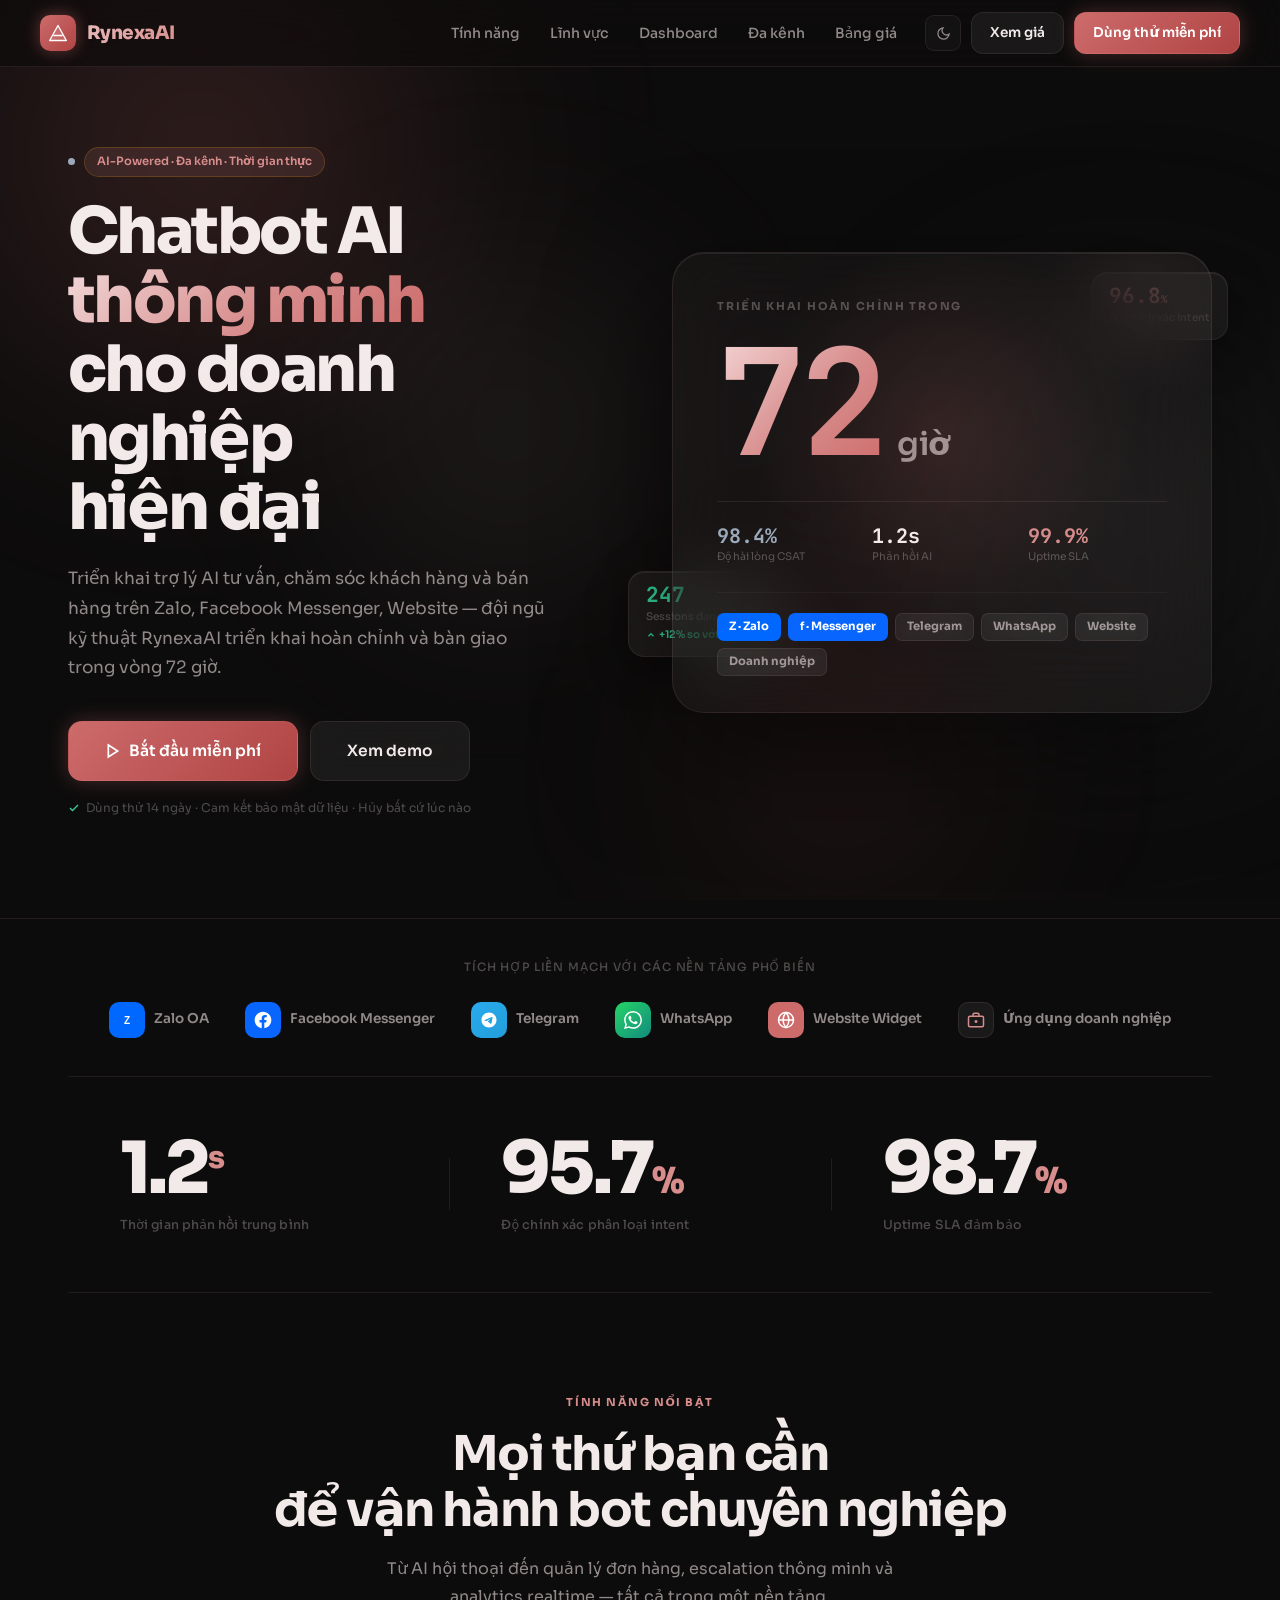
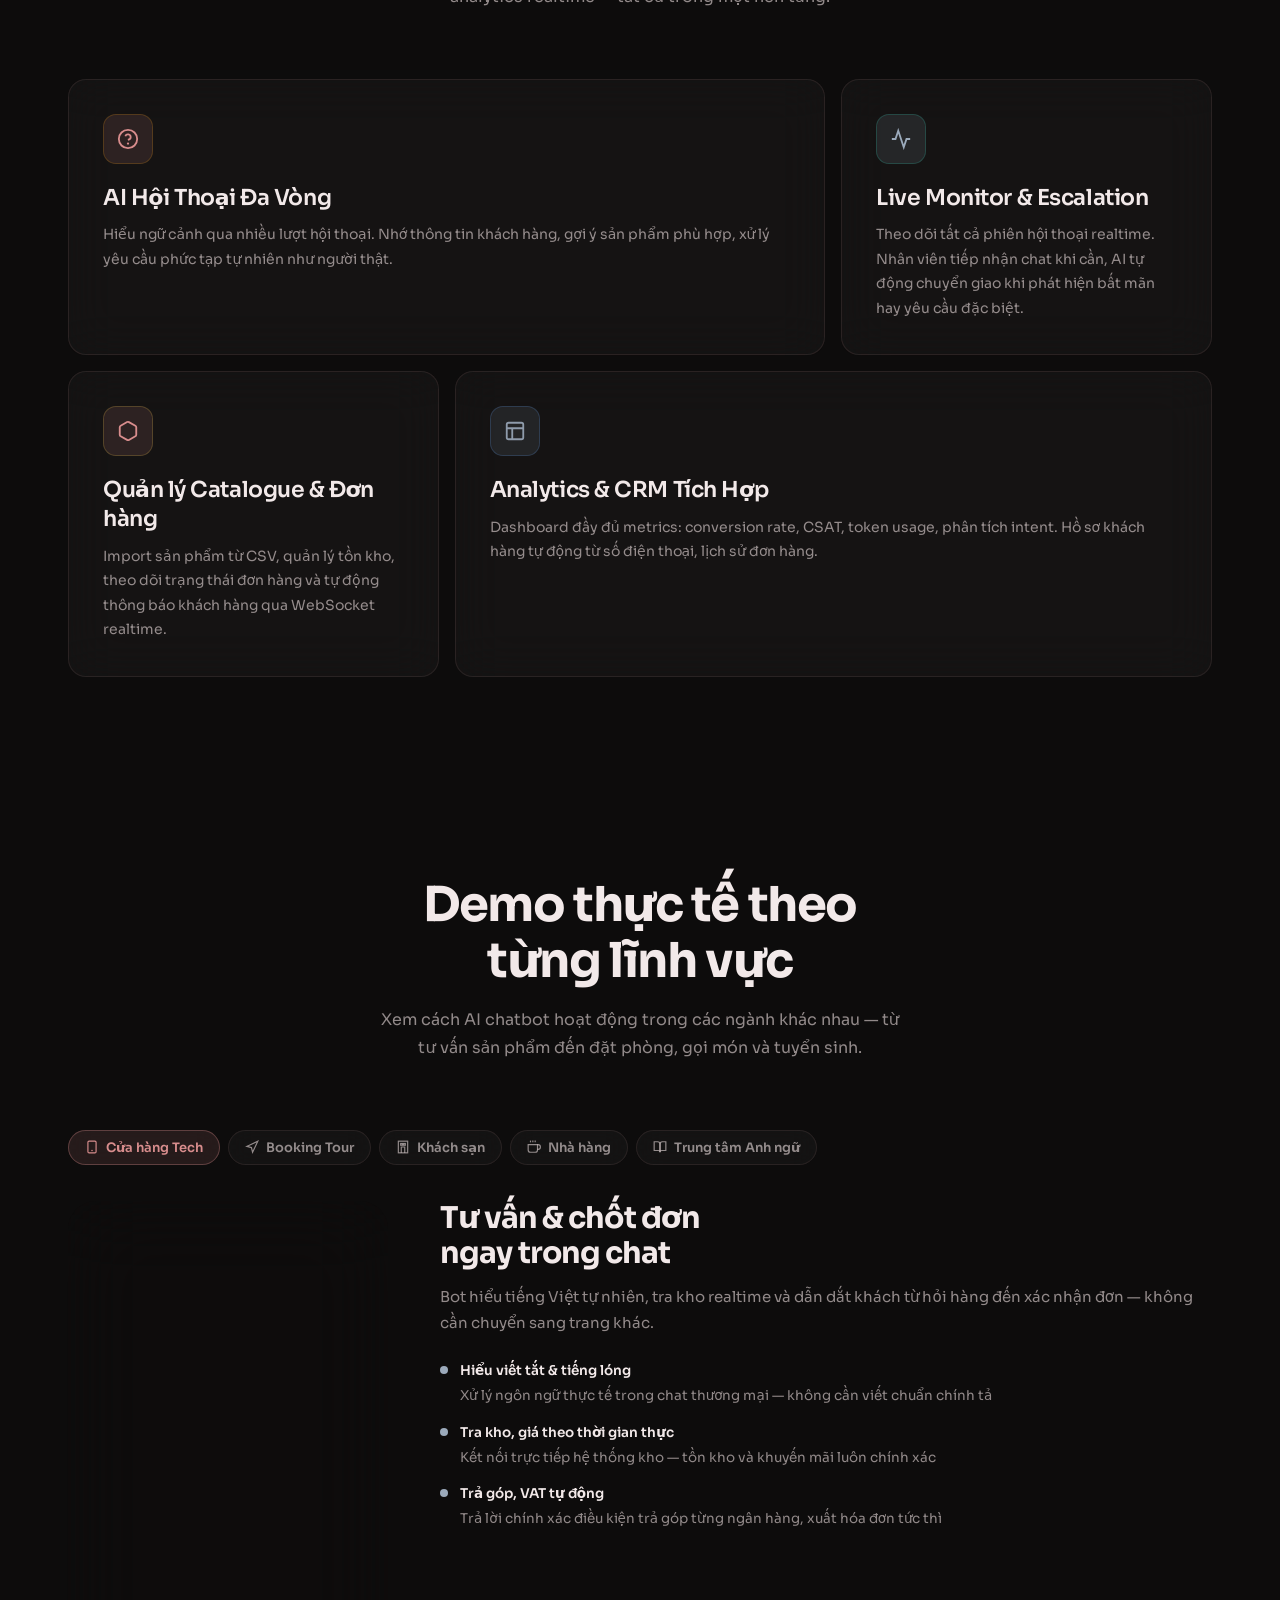
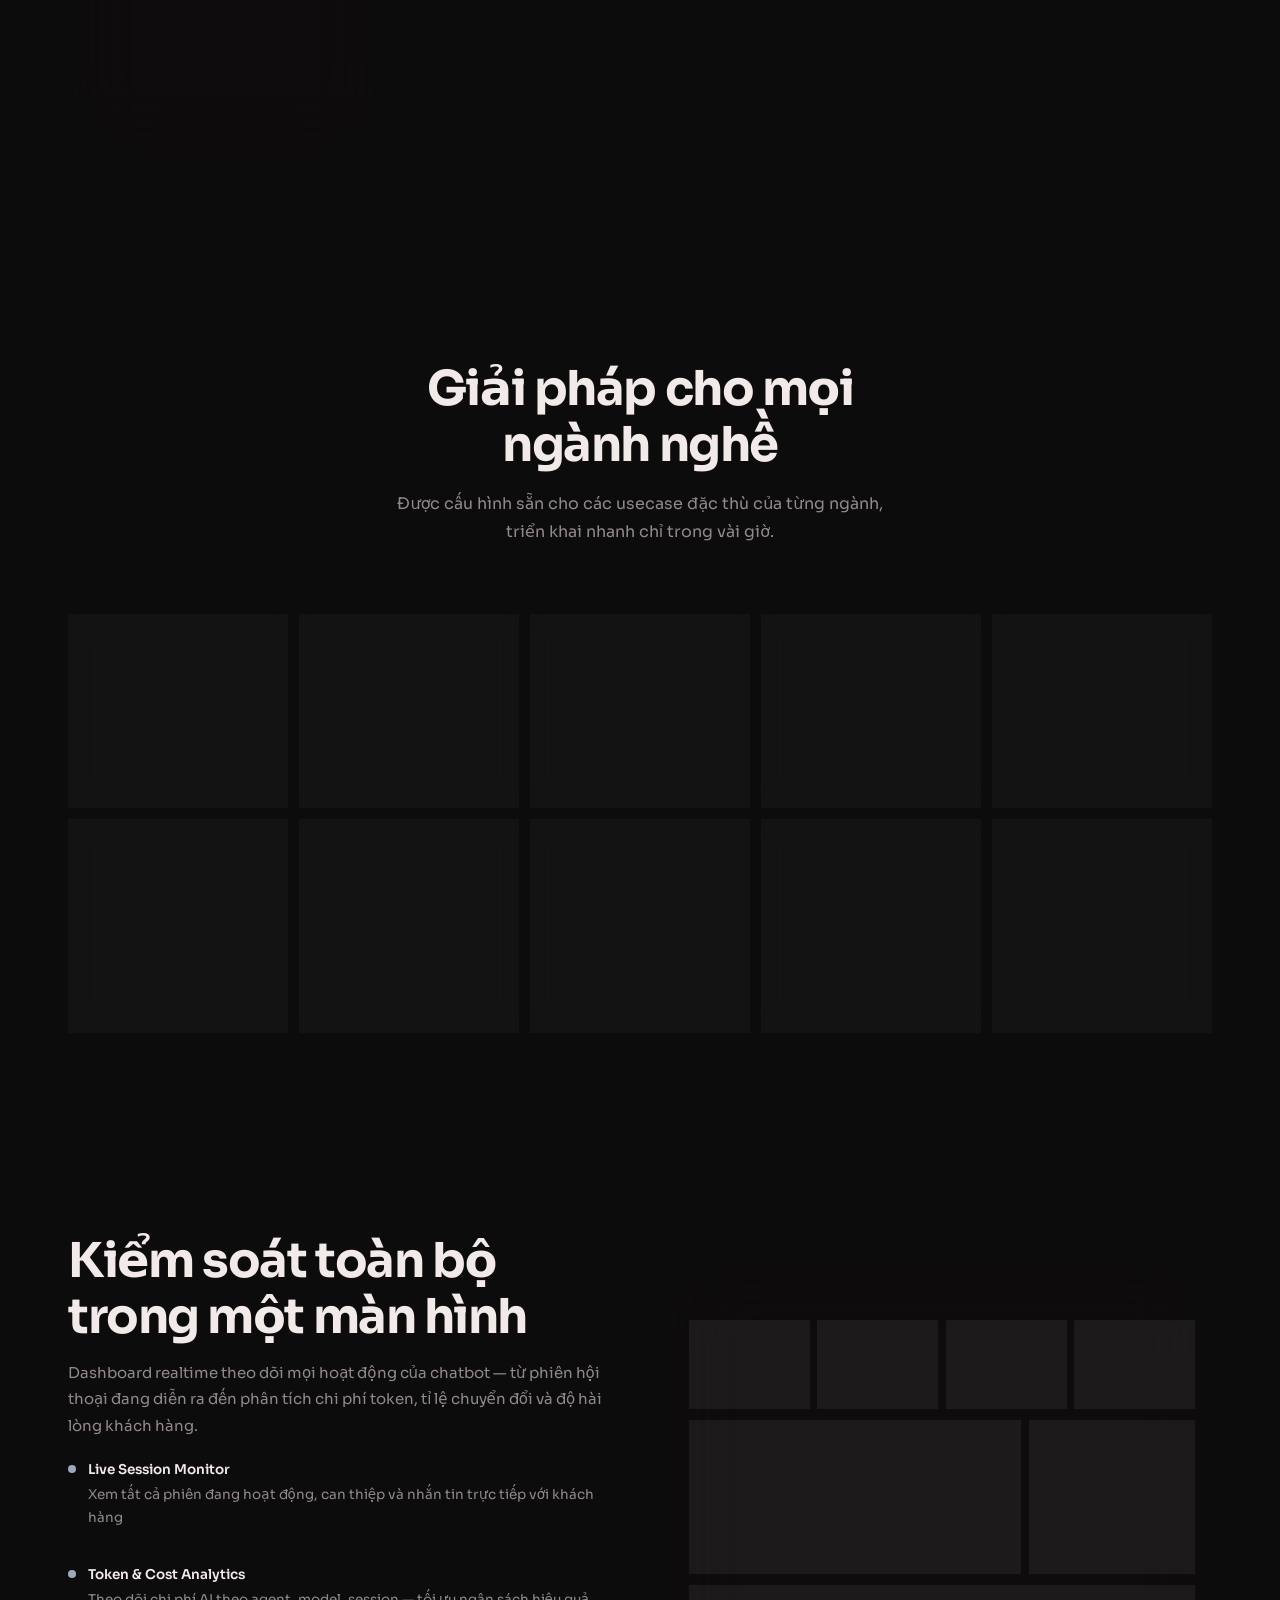
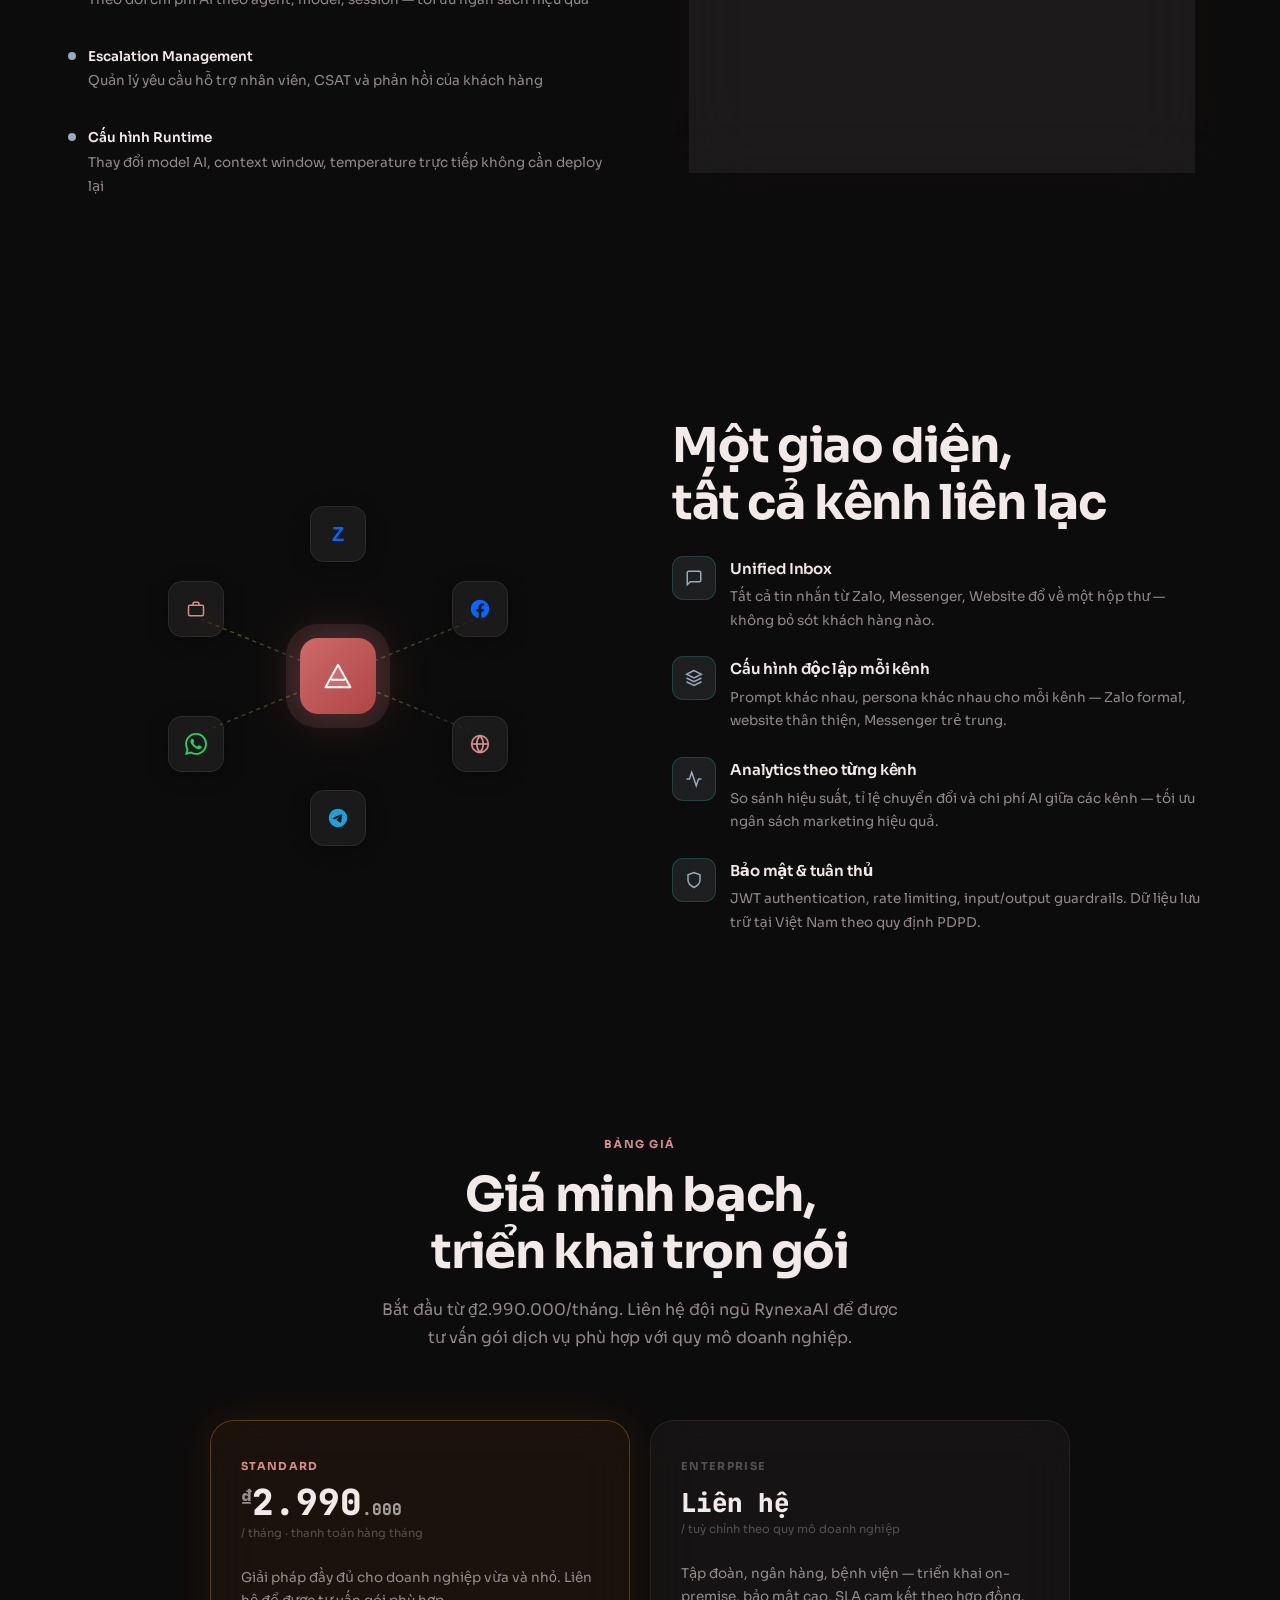
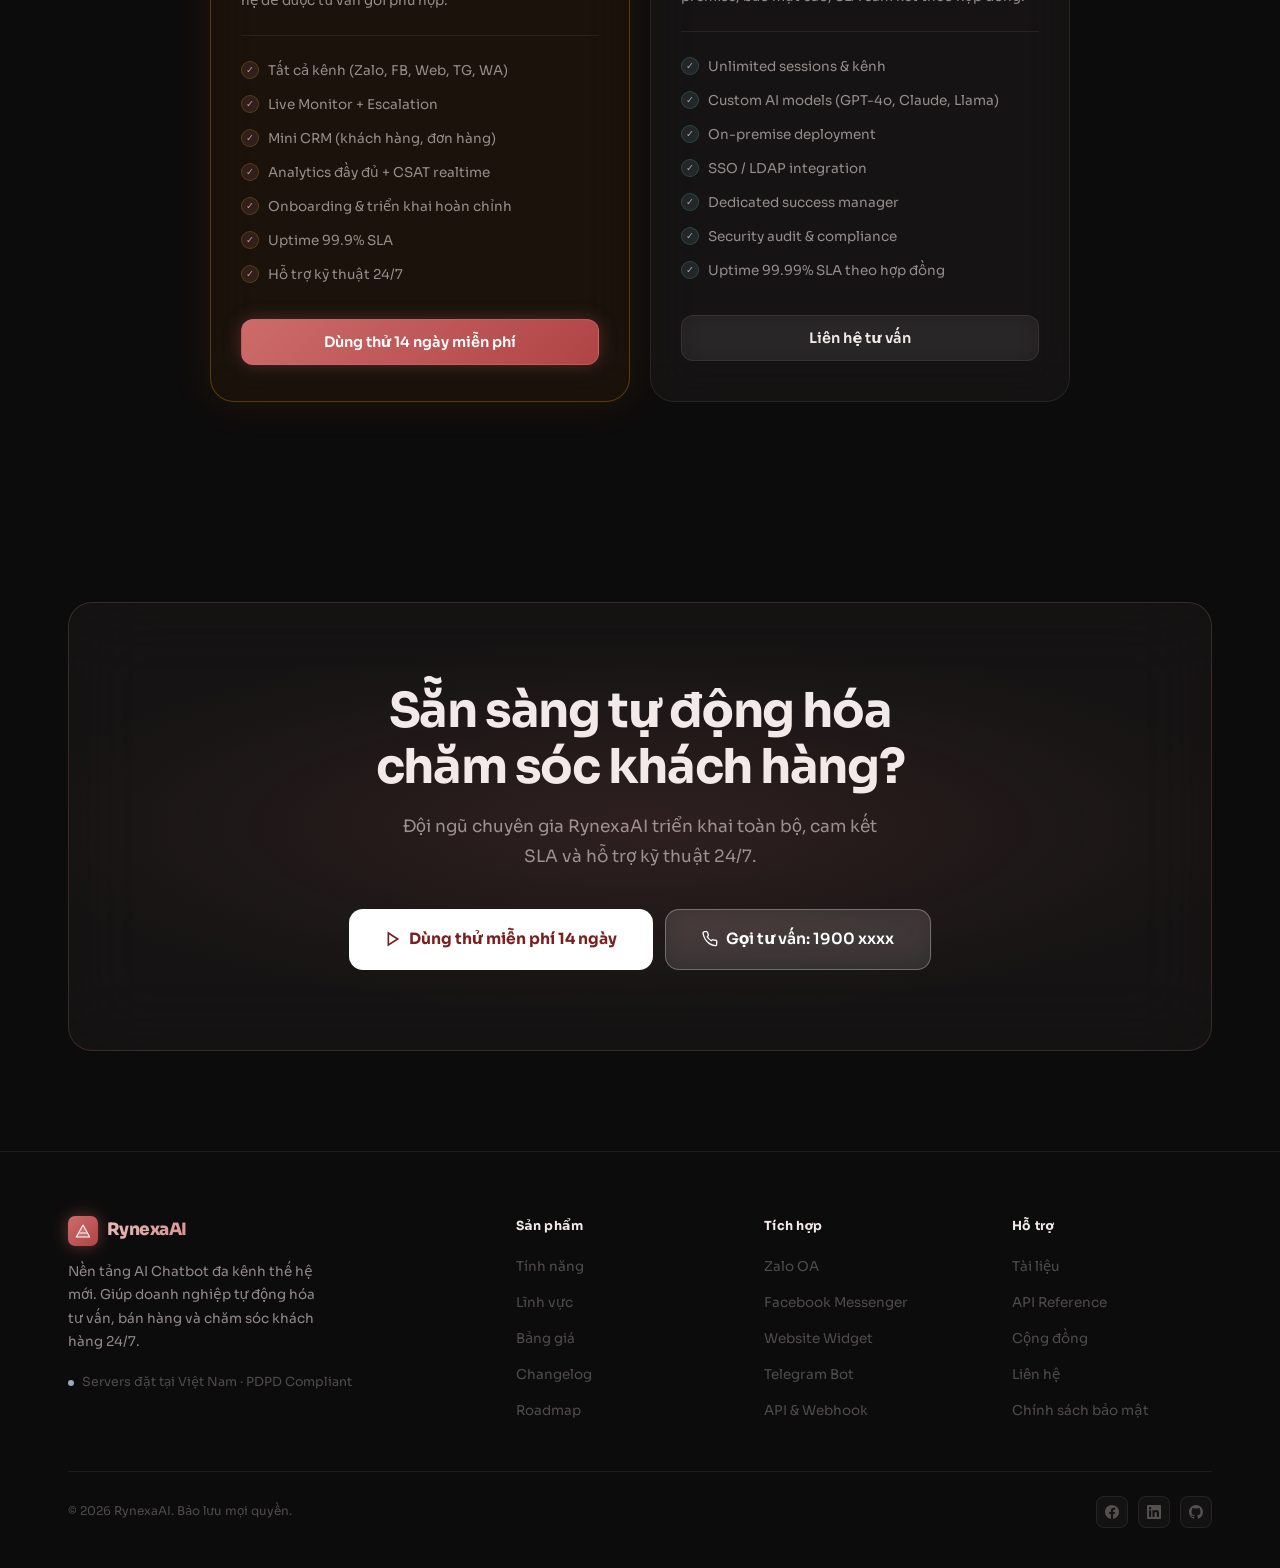
==== commit ffe439a2: "feat(landing): expand demo section to 5 industries with tab switcher Add tabbed multi-industry demo " ====
--- a/landing/index.html
+++ b/landing/index.html
@@ -255,32 +255,47 @@
 @media(max-width:640px){.ind-grid{grid-template-columns:repeat(2,1fr)}}
 
 /* ── DEMO CHAT ───────────────────────────────────────────────────────────── */
-.demo-split{display:grid;grid-template-columns:1fr 1fr;gap:64px;align-items:center}
-.chat-phone{max-width:320px;margin:0 auto}
+.demo-tabs{display:flex;gap:8px;margin-bottom:36px;flex-wrap:wrap}
+.demo-tab{display:inline-flex;align-items:center;gap:7px;padding:8px 16px;border-radius:99px;border:1px solid var(--gb);background:var(--g1);color:var(--text-2);font-size:13px;font-weight:600;font-family:var(--font);cursor:pointer;transition:all .22s var(--ease);backdrop-filter:var(--blur-sm);-webkit-backdrop-filter:var(--blur-sm)}
+.demo-tab:hover{border-color:var(--gb-hi);color:var(--text);background:var(--g2)}
+.demo-tab.active{background:var(--vdim);border-color:rgba(216,141,141,.32);color:var(--violet)}
+.demo-main{display:grid;grid-template-columns:320px 1fr;gap:52px;align-items:start}
+.demo-phone-wrap{position:sticky;top:88px}
+.chat-phone{width:100%}
 .chat-frame{background:var(--g1);backdrop-filter:var(--blur-lg);-webkit-backdrop-filter:var(--blur-lg);border:1px solid var(--gb);border-radius:28px;overflow:hidden;box-shadow:0 40px 100px rgba(0,0,0,.45),inset 0 1px 0 rgba(255,255,255,.08)}
-[data-theme="light"] .chat-frame{box-shadow:0 24px 80px rgba(80,60,200,.12)}
+[data-theme="light"] .chat-frame{box-shadow:0 24px 80px rgba(180,80,80,.12)}
 .chat-top{background:var(--g2);border-bottom:1px solid var(--gb);padding:14px 18px;display:flex;align-items:center;gap:11px}
 .chat-avatar{width:36px;height:36px;border-radius:50%;background:linear-gradient(135deg,#CD6B6B,#B04444);display:flex;align-items:center;justify-content:center;flex-shrink:0;box-shadow:0 0 12px rgba(205,107,107,.35)}
 .chat-meta{flex:1}
 .chat-name{font-size:13.5px;font-weight:700;color:var(--text)}
 .chat-status{font-size:10.5px;color:var(--teal);display:flex;align-items:center;gap:5px;margin-top:2px}
-.chat-body{padding:16px;display:flex;flex-direction:column;gap:10px}
+.demo-screens{overflow:hidden}
+.demo-screen{display:none;flex-direction:column;gap:10px;padding:16px;max-height:420px;overflow-y:auto;scrollbar-width:thin;scrollbar-color:var(--gb) transparent}
+.demo-screen.active{display:flex}
+.demo-screen::-webkit-scrollbar{width:3px}
+.demo-screen::-webkit-scrollbar-thumb{background:var(--gb);border-radius:99px}
 .msg{display:flex;flex-direction:column;max-width:82%}
 .msg.bot{align-self:flex-start}
 .msg.user{align-self:flex-end;align-items:flex-end}
 .msg-bubble{padding:10px 14px;border-radius:16px;font-size:13px;line-height:1.55}
 .msg.bot .msg-bubble{background:var(--g2);border:1px solid var(--gb);border-bottom-left-radius:5px;color:var(--text)}
-.msg.user .msg-bubble{background:linear-gradient(135deg,#D97706,#B45309);color:#fff;border-bottom-right-radius:5px}
+.msg.user .msg-bubble{background:linear-gradient(135deg,#CD6B6B,#B04444);color:#fff;border-bottom-right-radius:5px}
 .msg-time{font-size:10px;color:var(--text-3);margin-top:3px;padding:0 4px}
-.msg-product{background:var(--g2);border:1px solid var(--gb);border-radius:14px;padding:12px;display:flex;gap:10px;align-items:center;margin-top:4px;max-width:100%}
-.mp-img{width:44px;height:44px;border-radius:9px;background:var(--g3);border:1px solid var(--gb);display:flex;align-items:center;justify-content:center;flex-shrink:0}
-.mp-name{font-size:12.5px;font-weight:600;color:var(--text);line-height:1.3}
-.mp-price{font-family:var(--mono);font-size:13px;color:var(--amber);font-weight:700;margin-top:3px}
-.mp-sub{font-size:10.5px;color:var(--teal);margin-top:3px}
+.msg-card{background:var(--g2);border:1px solid var(--gb);border-radius:12px;padding:11px 13px;margin-top:3px;max-width:100%}
+.mc-row{display:flex;justify-content:space-between;align-items:flex-start;gap:8px;margin-bottom:4px}
+.mc-name{font-size:12.5px;font-weight:700;color:var(--text);line-height:1.35;flex:1}
+.mc-price{font-family:var(--mono);font-size:12.5px;color:var(--violet);font-weight:700;white-space:nowrap;flex-shrink:0}
+.mc-sub{font-size:11px;color:var(--text-3);line-height:1.5}
+.mc-tag{display:inline-flex;align-items:center;gap:4px;font-size:10px;font-weight:600;color:var(--teal);background:var(--tdim);border-radius:4px;padding:2px 7px;margin-top:6px}
+.demo-feat{display:none}
+.demo-feat.active{display:block}
+.demo-feat h3{font-size:clamp(21px,2.4vw,30px);font-weight:700;letter-spacing:-.03em;margin-bottom:12px;line-height:1.18;color:var(--text)}
+.demo-feat > p{margin-bottom:24px;font-size:15px}
 .chat-input-row{border-top:1px solid var(--gb);padding:12px 16px;display:flex;align-items:center;gap:8px}
 .ci-field{flex:1;background:var(--g2);border:1px solid var(--gb);border-radius:20px;padding:9px 14px;font-size:12.5px;color:var(--text-3);font-family:var(--font)}
 .ci-send{width:32px;height:32px;border-radius:50%;background:linear-gradient(135deg,#CD6B6B,#B04444);display:flex;align-items:center;justify-content:center;flex-shrink:0;box-shadow:0 0 12px rgba(205,107,107,.3)}
-@media(max-width:860px){.demo-split{grid-template-columns:1fr}.chat-phone{max-width:360px}}
+@media(max-width:920px){.demo-main{grid-template-columns:1fr}.demo-phone-wrap{position:static;max-width:400px;margin:0 auto}}
+@media(max-width:560px){.demo-tabs{gap:6px;overflow-x:auto;flex-wrap:nowrap;padding-bottom:4px;-ms-overflow-style:none;scrollbar-width:none}.demo-tabs::-webkit-scrollbar{display:none}.demo-tab{font-size:11.5px;padding:6px 12px;white-space:nowrap}}
 
 /* ── DASHBOARD ───────────────────────────────────────────────────────────── */
 .dash-split{display:grid;grid-template-columns:1fr 1fr;gap:64px;align-items:center}
@@ -589,8 +604,39 @@
 <!-- ── DEMO CHAT ─────────────────────────────────────────────────────────────── -->
 <section class="section" id="demo">
   <div class="wrap">
-    <div class="demo-split">
-      <div class="reveal">
+    <div class="sec-head reveal">
+      <h2>Demo thực tế theo<br>từng lĩnh vực</h2>
+      <p>Xem cách AI chatbot hoạt động trong các ngành khác nhau — từ tư vấn sản phẩm đến đặt phòng, gọi món và tuyển sinh.</p>
+    </div>
+
+    <!-- Tabs -->
+    <div class="demo-tabs reveal">
+      <button class="demo-tab active" data-demo="tech" data-name="TechZone Assistant">
+        <svg width="14" height="14" viewBox="0 0 24 24" fill="none" stroke="currentColor" stroke-width="2"><rect x="5" y="2" width="14" height="20" rx="2"/><line x1="12" y1="18" x2="12.01" y2="18" stroke-linecap="round" stroke-width="2.5"/></svg>
+        Cửa hàng Tech
+      </button>
+      <button class="demo-tab" data-demo="tour" data-name="VietTour Assistant">
+        <svg width="14" height="14" viewBox="0 0 24 24" fill="none" stroke="currentColor" stroke-width="2"><path d="M3 11l19-9-9 19-2-8-8-2z"/></svg>
+        Booking Tour
+      </button>
+      <button class="demo-tab" data-demo="hotel" data-name="LuxStay Concierge">
+        <svg width="14" height="14" viewBox="0 0 24 24" fill="none" stroke="currentColor" stroke-width="2"><rect x="4" y="2" width="16" height="20"/><rect x="8" y="6" width="3" height="3"/><rect x="13" y="6" width="3" height="3"/><path d="M9 22V12h6v10"/></svg>
+        Khách sạn
+      </button>
+      <button class="demo-tab" data-demo="restaurant" data-name="Bella Pasta Bot">
+        <svg width="14" height="14" viewBox="0 0 24 24" fill="none" stroke="currentColor" stroke-width="2"><path d="M18 8h1a4 4 0 0 1 0 8h-1"/><path d="M2 8h16v9a4 4 0 0 1-4 4H6a4 4 0 0 1-4-4V8z"/><line x1="6" y1="1" x2="6" y2="4"/><line x1="10" y1="1" x2="10" y2="4"/><line x1="14" y1="1" x2="14" y2="4"/></svg>
+        Nhà hàng
+      </button>
+      <button class="demo-tab" data-demo="english" data-name="VietEnglish Advisor">
+        <svg width="14" height="14" viewBox="0 0 24 24" fill="none" stroke="currentColor" stroke-width="2"><path d="M2 3h6a4 4 0 0 1 4 4v14a3 3 0 0 0-3-3H2z"/><path d="M22 3h-6a4 4 0 0 0-4 4v14a3 3 0 0 1 3-3h7z"/></svg>
+        Trung tâm Anh ngữ
+      </button>
+    </div>
+
+    <!-- Main layout -->
+    <div class="demo-main">
+      <!-- Left: sticky phone -->
+      <div class="demo-phone-wrap reveal">
         <div class="chat-phone">
           <div class="chat-frame">
             <div class="chat-top">
@@ -601,64 +647,290 @@
                 </svg>
               </div>
               <div class="chat-meta">
-                <div class="chat-name">TechZone Assistant</div>
+                <div class="chat-name" id="demo-name">TechZone Assistant</div>
                 <div class="chat-status"><div class="ldot" style="width:6px;height:6px"></div>Đang hoạt động</div>
               </div>
               <div style="display:flex;gap:6px;margin-left:auto">
                 <div class="wdot r"></div><div class="wdot y"></div><div class="wdot g"></div>
               </div>
             </div>
-            <div class="chat-body">
-              <div class="msg bot">
-                <div class="msg-bubble">Xin chào! Mình là trợ lý AI của TechZone. Anh/chị đang tìm sản phẩm gì ạ?</div>
-                <div class="msg-time">09:41</div>
+
+            <!-- Screens container -->
+            <div class="demo-screens">
+
+              <!-- TECH -->
+              <div class="demo-screen active" data-demo="tech">
+                <div class="msg bot">
+                  <div class="msg-bubble">Xin chào! Mình là trợ lý AI của TechZone. Anh/chị đang tìm sản phẩm gì ạ?</div>
+                  <div class="msg-time">09:41</div>
+                </div>
+                <div class="msg user">
+                  <div class="msg-bubble">iPhone 15 Pro màu titan còn hàng không?</div>
+                  <div class="msg-time">09:41</div>
+                </div>
+                <div class="msg bot">
+                  <div class="msg-bubble">Dạ có ạ! iPhone 15 Pro Titan Đen 256GB đang sẵn kho:</div>
+                </div>
+                <div class="msg bot">
+                  <div class="msg-card">
+                    <div class="mc-row">
+                      <div class="mc-name">iPhone 15 Pro · Titan Đen · 256GB</div>
+                      <div class="mc-price">₫28.490.000</div>
+                    </div>
+                    <div class="mc-sub">Còn 14 máy · Giao nội thành 2–4 giờ</div>
+                    <div class="mc-tag"><svg width="10" height="10" viewBox="0 0 24 24" fill="none" stroke="currentColor" stroke-width="2.5"><polyline points="20 6 9 17 4 12"/></svg> Sẵn kho</div>
+                  </div>
+                  <div class="msg-time">09:41</div>
+                </div>
+                <div class="msg user">
+                  <div class="msg-bubble">Trả góp 0% được không?</div>
+                  <div class="msg-time">09:42</div>
+                </div>
+                <div class="msg bot">
+                  <div class="msg-bubble">Dạ được ạ — trả góp 0% qua thẻ tín dụng 12 tháng. Miễn phí vận chuyển và xuất hóa đơn VAT. Anh/chị muốn đặt ngay không?</div>
+                  <div class="msg-time">09:42</div>
+                </div>
               </div>
-              <div class="msg user">
-                <div class="msg-bubble">iPhone 15 Pro màu titan còn hàng không?</div>
-                <div class="msg-time">09:41</div>
+
+              <!-- TOUR -->
+              <div class="demo-screen" data-demo="tour">
+                <div class="msg bot">
+                  <div class="msg-bubble">Chào bạn! Mình là trợ lý VietTour. Bạn muốn đi tour đâu, mấy người ạ?</div>
+                  <div class="msg-time">10:05</div>
+                </div>
+                <div class="msg user">
+                  <div class="msg-bubble">Mình muốn đi Đà Nẵng tháng 7, 2 người lớn</div>
+                  <div class="msg-time">10:05</div>
+                </div>
+                <div class="msg bot">
+                  <div class="msg-bubble">Tuyệt! Tháng 7 biển Đà Nẵng đẹp lắm. Có 2 tour hot đang còn chỗ:</div>
+                </div>
+                <div class="msg bot">
+                  <div class="msg-card">
+                    <div class="mc-row">
+                      <div class="mc-name">Đà Nẵng 4N3Đ · Hội An + Bà Nà Hills</div>
+                      <div class="mc-price">₫4.800.000</div>
+                    </div>
+                    <div class="mc-sub">Khởi hành 19/07 · /người · Còn 6 chỗ</div>
+                    <div class="mc-tag"><svg width="10" height="10" viewBox="0 0 24 24" fill="none" stroke="currentColor" stroke-width="2.5"><path d="M3 11l19-9-9 19-2-8-8-2z"/></svg> Phổ biến nhất</div>
+                  </div>
+                  <div class="msg-time">10:05</div>
+                </div>
+                <div class="msg bot">
+                  <div class="msg-card">
+                    <div class="mc-row">
+                      <div class="mc-name">Đà Nẵng 3N2Đ · Tour Biển Mỹ Khê</div>
+                      <div class="mc-price">₫3.600.000</div>
+                    </div>
+                    <div class="mc-sub">Khởi hành 22/07 · /người · Còn 10 chỗ</div>
+                    <div class="mc-tag"><svg width="10" height="10" viewBox="0 0 24 24" fill="none" stroke="currentColor" stroke-width="2.5"><polyline points="20 6 9 17 4 12"/></svg> Còn chỗ</div>
+                  </div>
+                  <div class="msg-time">10:06</div>
+                </div>
+                <div class="msg user">
+                  <div class="msg-bubble">Tour 4N3Đ đặt được không? Cần visa không?</div>
+                  <div class="msg-time">10:06</div>
+                </div>
+                <div class="msg bot">
+                  <div class="msg-bubble">Đà Nẵng là trong nước nên không cần visa bạn nhé! Tour 19/07 còn 6 chỗ. Mình đặt giữ chỗ cho 2 người — tổng ₫9.600.000. Bạn cho mình SĐT để xác nhận nhé?</div>
+                  <div class="msg-time">10:07</div>
+                </div>
               </div>
-              <div class="msg bot">
-                <div class="msg-bubble">Dạ có ạ! iPhone 15 Pro Titan Đen 256GB đang sẵn kho:</div>
+
+              <!-- HOTEL -->
+              <div class="demo-screen" data-demo="hotel">
+                <div class="msg bot">
+                  <div class="msg-bubble">Chào quý khách! LuxStay sẵn sàng hỗ trợ. Quý khách muốn đặt phòng ngày nào, bao nhiêu người ạ?</div>
+                  <div class="msg-time">14:20</div>
+                </div>
+                <div class="msg user">
+                  <div class="msg-bubble">Check-in 20/07, check-out 23/07, 2 người, cần view biển</div>
+                  <div class="msg-time">14:20</div>
+                </div>
+                <div class="msg bot">
+                  <div class="msg-bubble">Dạ, 3 đêm từ 20–23/07. Còn 2 loại phòng view biển đang trống:</div>
+                </div>
+                <div class="msg bot">
+                  <div class="msg-card">
+                    <div class="mc-row">
+                      <div class="mc-name">Deluxe Ocean View · Tầng 12–18</div>
+                      <div class="mc-price">₫1.290.000</div>
+                    </div>
+                    <div class="mc-sub">/ đêm · Buffet sáng cho 2 · Còn 3 phòng</div>
+                    <div class="mc-tag"><svg width="10" height="10" viewBox="0 0 24 24" fill="none" stroke="currentColor" stroke-width="2.5"><polyline points="20 6 9 17 4 12"/></svg> Còn phòng</div>
+                  </div>
+                  <div class="msg-time">14:21</div>
+                </div>
+                <div class="msg bot">
+                  <div class="msg-card">
+                    <div class="mc-row">
+                      <div class="mc-name">Superior City View · Tầng 6–11</div>
+                      <div class="mc-price">₫890.000</div>
+                    </div>
+                    <div class="mc-sub">/ đêm · Buffet sáng · View thành phố + biển xa</div>
+                    <div class="mc-tag"><svg width="10" height="10" viewBox="0 0 24 24" fill="none" stroke="currentColor" stroke-width="2.5"><polyline points="20 6 9 17 4 12"/></svg> Còn phòng</div>
+                  </div>
+                  <div class="msg-time">14:21</div>
+                </div>
+                <div class="msg user">
+                  <div class="msg-bubble">Đặt Deluxe Ocean View. Late checkout được không?</div>
+                  <div class="msg-time">14:22</div>
+                </div>
+                <div class="msg bot">
+                  <div class="msg-bubble">Late checkout đến 14:00 hỗ trợ miễn phí ạ! Tổng 3 đêm Deluxe: ₫3.870.000 đã bao gồm buffet sáng. Quý khách xác nhận đặt nhé?</div>
+                  <div class="msg-time">14:22</div>
+                </div>
               </div>
-              <div class="msg bot">
-                <div class="msg-product">
-                  <div class="mp-img">
-                    <svg width="22" height="22" viewBox="0 0 24 24" fill="none" stroke="var(--amber)" stroke-width="1.6"><rect x="5" y="2" width="14" height="20" rx="2"/><line x1="12" y1="18" x2="12.01" y2="18" stroke-linecap="round" stroke-width="2.5"/></svg>
+
+              <!-- RESTAURANT -->
+              <div class="demo-screen" data-demo="restaurant">
+                <div class="msg bot">
+                  <div class="msg-bubble">Ciao! Bella Pasta đây. Bạn muốn đặt bàn hay order mang về ạ?</div>
+                  <div class="msg-time">11:30</div>
+                </div>
+                <div class="msg user">
+                  <div class="msg-bubble">Mang về, trưa nay lúc 12h30</div>
+                  <div class="msg-time">11:30</div>
+                </div>
+                <div class="msg bot">
+                  <div class="msg-bubble">OK! Pick-up lúc 12:30 nhé. Menu pasta hôm nay:</div>
+                </div>
+                <div class="msg bot">
+                  <div class="msg-card">
+                    <div class="mc-row">
+                      <div class="mc-name">Spaghetti Carbonara</div>
+                      <div class="mc-price">₫125.000</div>
+                    </div>
+                    <div class="mc-sub">Pancetta, trứng, Pecorino Romano · Best seller</div>
+                    <div class="mc-tag">🔥 Best seller</div>
                   </div>
-                  <div>
-                    <div class="mp-name">iPhone 15 Pro · Titan Đen · 256GB</div>
-                    <div class="mp-price">₫28.490.000</div>
-                    <div class="mp-sub">Còn 14 máy · Giao 2–4 giờ</div>
+                  <div class="msg-time">11:31</div>
+                </div>
+                <div class="msg bot">
+                  <div class="msg-card">
+                    <div class="mc-row">
+                      <div class="mc-name">Penne Arrabiata</div>
+                      <div class="mc-price">₫115.000</div>
+                    </div>
+                    <div class="mc-sub">Cà chua San Marzano, ớt, tỏi · Cay nhẹ</div>
+                    <div class="mc-tag"><svg width="10" height="10" viewBox="0 0 24 24" fill="none" stroke="currentColor" stroke-width="2.5"><polyline points="20 6 9 17 4 12"/></svg> Có sẵn</div>
                   </div>
-                </div>
-                <div class="msg-time">09:41</div>
+                  <div class="msg-time">11:31</div>
+                </div>
+                <div class="msg user">
+                  <div class="msg-bubble">1 Carbonara + 1 Arrabiata, ít cay thôi</div>
+                  <div class="msg-time">11:32</div>
+                </div>
+                <div class="msg bot">
+                  <div class="msg-bubble">Đã ghi nhận! 1× Carbonara + 1× Arrabiata (ít cay). Tổng ₫240.000 — pick-up 12:30. Bếp bắt đầu làm lúc 12:00. Cho mình tên và SĐT để thông báo khi xong nhé?</div>
+                  <div class="msg-time">11:32</div>
+                </div>
               </div>
-              <div class="msg user">
-                <div class="msg-bubble">Trả góp 0% được không?</div>
-                <div class="msg-time">09:42</div>
+
+              <!-- ENGLISH -->
+              <div class="demo-screen" data-demo="english">
+                <div class="msg bot">
+                  <div class="msg-bubble">Chào bạn! VietEnglish tư vấn khóa học tiếng Anh. Bạn đang ở trình độ nào và mục tiêu là gì ạ?</div>
+                  <div class="msg-time">15:10</div>
+                </div>
+                <div class="msg user">
+                  <div class="msg-bubble">Mình muốn thi IELTS 6.0, đang ở B1</div>
+                  <div class="msg-time">15:10</div>
+                </div>
+                <div class="msg bot">
+                  <div class="msg-bubble">B1 lên 6.0 thường mất 4–6 tháng nếu học đúng phương pháp. Có khóa phù hợp nhất đây:</div>
+                </div>
+                <div class="msg bot">
+                  <div class="msg-card">
+                    <div class="mc-row">
+                      <div class="mc-name">IELTS Intensive 6.0+ · 4 tháng</div>
+                      <div class="mc-price">₫3.800.000</div>
+                    </div>
+                    <div class="mc-sub">T2–T4–T6 · 19:00–21:00 · Khai giảng 01/08</div>
+                    <div class="mc-tag"><svg width="10" height="10" viewBox="0 0 24 24" fill="none" stroke="currentColor" stroke-width="2.5"><polyline points="20 6 9 17 4 12"/></svg> 87% học viên đạt target</div>
+                  </div>
+                  <div class="msg-time">15:11</div>
+                </div>
+                <div class="msg user">
+                  <div class="msg-bubble">Học online hay offline? Giáo viên nước ngoài không?</div>
+                  <div class="msg-time">15:11</div>
+                </div>
+                <div class="msg bot">
+                  <div class="msg-bubble">Khóa này học tại trung tâm (Q.1 TP.HCM) + video bài giảng xem lại online. Giáo viên bản ngữ dạy Speaking & Writing, giáo viên Việt Nam dạy Grammar & Reading. Bạn muốn đăng ký giữ chỗ không — chỉ cần đặt cọc ₫500.000?</div>
+                  <div class="msg-time">15:12</div>
+                </div>
               </div>
-              <div class="msg bot">
-                <div class="msg-bubble">Dạ được ạ — trả góp 0% qua thẻ tín dụng 12 tháng. Miễn phí vận chuyển và xuất hóa đơn VAT. Anh/chị muốn đặt ngay không?</div>
-                <div class="msg-time">09:42</div>
-              </div>
-            </div>
+
+            </div><!-- /demo-screens -->
+
             <div class="chat-input-row">
               <div class="ci-field">Nhắn tin...</div>
               <div class="ci-send"><svg width="12" height="12" viewBox="0 0 24 24" fill="none" stroke="white" stroke-width="2.5"><line x1="22" y1="2" x2="11" y2="13"/><polygon points="22 2 15 22 11 13 2 9 22 2"/></svg></div>
             </div>
           </div>
         </div>
-      </div>
-      <div class="dash-copy reveal" style="transition-delay:.15s">
-        <h2>Hội thoại tự nhiên,<br>chốt đơn ngay trong chat</h2>
-        <p>Bot hiểu tiếng Việt tự nhiên, tra kho realtime và dẫn dắt khách từ hỏi hàng đến xác nhận đơn — không cần chuyển sang trang khác.</p>
-        <div class="dash-features">
-          <div class="df-item"><div class="df-dot"></div><div><strong>Hiểu viết tắt & tiếng lóng</strong><p>Xử lý ngôn ngữ thực tế trong chat thương mại Việt Nam — không cần viết chuẩn chính tả</p></div></div>
-          <div class="df-item"><div class="df-dot"></div><div><strong>Tra kho, giá theo thời gian thực</strong><p>Kết nối trực tiếp hệ thống kho — tồn kho, giá niêm yết và khuyến mãi luôn chính xác</p></div></div>
-          <div class="df-item"><div class="df-dot"></div><div><strong>Xác nhận đơn ngay trong kênh</strong><p>Khách nhập địa chỉ và chọn thanh toán ngay trên Zalo hay Messenger — chuyển đổi tăng đáng kể</p></div></div>
-        </div>
-      </div>
-    </div>
+      </div><!-- /demo-phone-wrap -->
+
+      <!-- Right: feature text per industry -->
+      <div class="demo-right reveal" style="transition-delay:.15s">
+
+        <!-- TECH -->
+        <div class="demo-feat active" data-demo="tech">
+          <h3>Tư vấn & chốt đơn<br>ngay trong chat</h3>
+          <p>Bot hiểu tiếng Việt tự nhiên, tra kho realtime và dẫn dắt khách từ hỏi hàng đến xác nhận đơn — không cần chuyển sang trang khác.</p>
+          <div class="dash-features">
+            <div class="df-item"><div class="df-dot"></div><div><strong>Hiểu viết tắt & tiếng lóng</strong><p>Xử lý ngôn ngữ thực tế trong chat thương mại — không cần viết chuẩn chính tả</p></div></div>
+            <div class="df-item"><div class="df-dot"></div><div><strong>Tra kho, giá theo thời gian thực</strong><p>Kết nối trực tiếp hệ thống kho — tồn kho và khuyến mãi luôn chính xác</p></div></div>
+            <div class="df-item"><div class="df-dot"></div><div><strong>Trả góp, VAT tự động</strong><p>Trả lời chính xác điều kiện trả góp từng ngân hàng, xuất hóa đơn tức thì</p></div></div>
+          </div>
+        </div>
+
+        <!-- TOUR -->
+        <div class="demo-feat" data-demo="tour">
+          <h3>Tư vấn tour & đặt chỗ<br>không cần hotline</h3>
+          <p>AI hiểu nhu cầu ngày đi, số người, ngân sách — gợi ý tour phù hợp và giữ chỗ ngay trong cuộc trò chuyện.</p>
+          <div class="dash-features">
+            <div class="df-item"><div class="df-dot"></div><div><strong>Tra cứu lịch khởi hành realtime</strong><p>Hiển thị số chỗ còn lại theo ngày, tự động khóa slot khi đặt cọc</p></div></div>
+            <div class="df-item"><div class="df-dot"></div><div><strong>Tư vấn visa & thủ tục</strong><p>Trả lời câu hỏi visa, giấy tờ từng điểm đến — giảm 70% câu hỏi lặp</p></div></div>
+            <div class="df-item"><div class="df-dot"></div><div><strong>Upsell dịch vụ bổ sung</strong><p>Gợi ý bảo hiểm du lịch, khách sạn, vé tham quan — tăng giá trị đơn</p></div></div>
+          </div>
+        </div>
+
+        <!-- HOTEL -->
+        <div class="demo-feat" data-demo="hotel">
+          <h3>Đặt phòng tức thì,<br>concierge 24/7</h3>
+          <p>Khách check được phòng trống, giá, tiện nghi và đặt ngay — không cần gọi điện hay chờ nhân viên phản hồi.</p>
+          <div class="dash-features">
+            <div class="df-item"><div class="df-dot"></div><div><strong>Tích hợp PMS trực tiếp</strong><p>Kết nối hệ thống quản lý khách sạn — phòng trống và giá luôn chính xác</p></div></div>
+            <div class="df-item"><div class="df-dot"></div><div><strong>Yêu cầu đặc biệt & upsell</strong><p>Ghi nhận early/late check-out, giường phụ, view, minibar — tăng ADR</p></div></div>
+            <div class="df-item"><div class="df-dot"></div><div><strong>Hỗ trợ đa ngôn ngữ</strong><p>Phục vụ khách quốc tế bằng tiếng Anh, Trung, Hàn tự động</p></div></div>
+          </div>
+        </div>
+
+        <!-- RESTAURANT -->
+        <div class="demo-feat" data-demo="restaurant">
+          <h3>Order thông minh,<br>giảm tải nhân viên</h3>
+          <p>Khách gọi món qua chat, bot ghi nhận yêu cầu đặc biệt và xác nhận giờ nhận — bếp nhận order tức thì không cần qua lễ tân.</p>
+          <div class="dash-features">
+            <div class="df-item"><div class="df-dot"></div><div><strong>Menu theo thời gian thực</strong><p>Hiển thị món còn phục vụ, hết nguyên liệu tự động ẩn khỏi menu</p></div></div>
+            <div class="df-item"><div class="df-dot"></div><div><strong>Ghi nhận dị ứng & khẩu vị</strong><p>Ghi chú ít cay, không hành, dị ứng thực phẩm — chuyển thẳng vào POS</p></div></div>
+            <div class="df-item"><div class="df-dot"></div><div><strong>Đặt bàn & nhắc lịch</strong><p>Đặt bàn qua Zalo/Messenger, tự nhắc trước 1 giờ — giảm no-show đáng kể</p></div></div>
+          </div>
+        </div>
+
+        <!-- ENGLISH -->
+        <div class="demo-feat" data-demo="english">
+          <h3>Tư vấn khóa học,<br>chốt đăng ký không cần telesale</h3>
+          <p>AI phân tích trình độ và mục tiêu, gợi ý khóa học phù hợp và hướng dẫn đặt cọc giữ chỗ — tỉ lệ chuyển đổi tăng 3×.</p>
+          <div class="dash-features">
+            <div class="df-item"><div class="df-dot"></div><div><strong>Phân loại trình độ tự động</strong><p>Hỏi một vài câu để xác định trình độ hiện tại và gợi ý lộ trình phù hợp</p></div></div>
+            <div class="df-item"><div class="df-dot"></div><div><strong>Thông báo lịch khai giảng</strong><p>Nhắc tự động khi gần ngày khai giảng — giảm tỉ lệ bỏ lỡ đăng ký</p></div></div>
+            <div class="df-item"><div class="df-dot"></div><div><strong>Follow-up sau tư vấn</strong><p>Tự động hỏi thăm học viên tiềm năng sau 24h — chuyển đổi thêm 18%</p></div></div>
+          </div>
+        </div>
+
+      </div><!-- /demo-right -->
+    </div><!-- /demo-main -->
   </div>
 </section>
 
@@ -903,6 +1175,21 @@
 menuBtn.addEventListener('click', () => toggleMenu());
 mobileMenu.querySelectorAll('a').forEach(a => a.addEventListener('click', () => toggleMenu(false)));
 document.addEventListener('keydown', e => { if (e.key === 'Escape') toggleMenu(false); });
+
+/* ── DEMO TABS ──────────────────────────────────────────────────────────── */
+document.querySelectorAll('.demo-tab').forEach(tab => {
+  tab.addEventListener('click', () => {
+    const key = tab.dataset.demo;
+    document.querySelectorAll('.demo-tab').forEach(t => t.classList.remove('active'));
+    document.querySelectorAll('.demo-screen').forEach(s => s.classList.remove('active'));
+    document.querySelectorAll('.demo-feat').forEach(f => f.classList.remove('active'));
+    tab.classList.add('active');
+    document.querySelector(`.demo-screen[data-demo="${key}"]`).classList.add('active');
+    document.querySelector(`.demo-feat[data-demo="${key}"]`).classList.add('active');
+    const nameEl = document.getElementById('demo-name');
+    if (nameEl) nameEl.textContent = tab.dataset.name || '';
+  });
+});
 
 /* ── THEME ──────────────────────────────────────────────────────────────── */
 const html = document.documentElement;
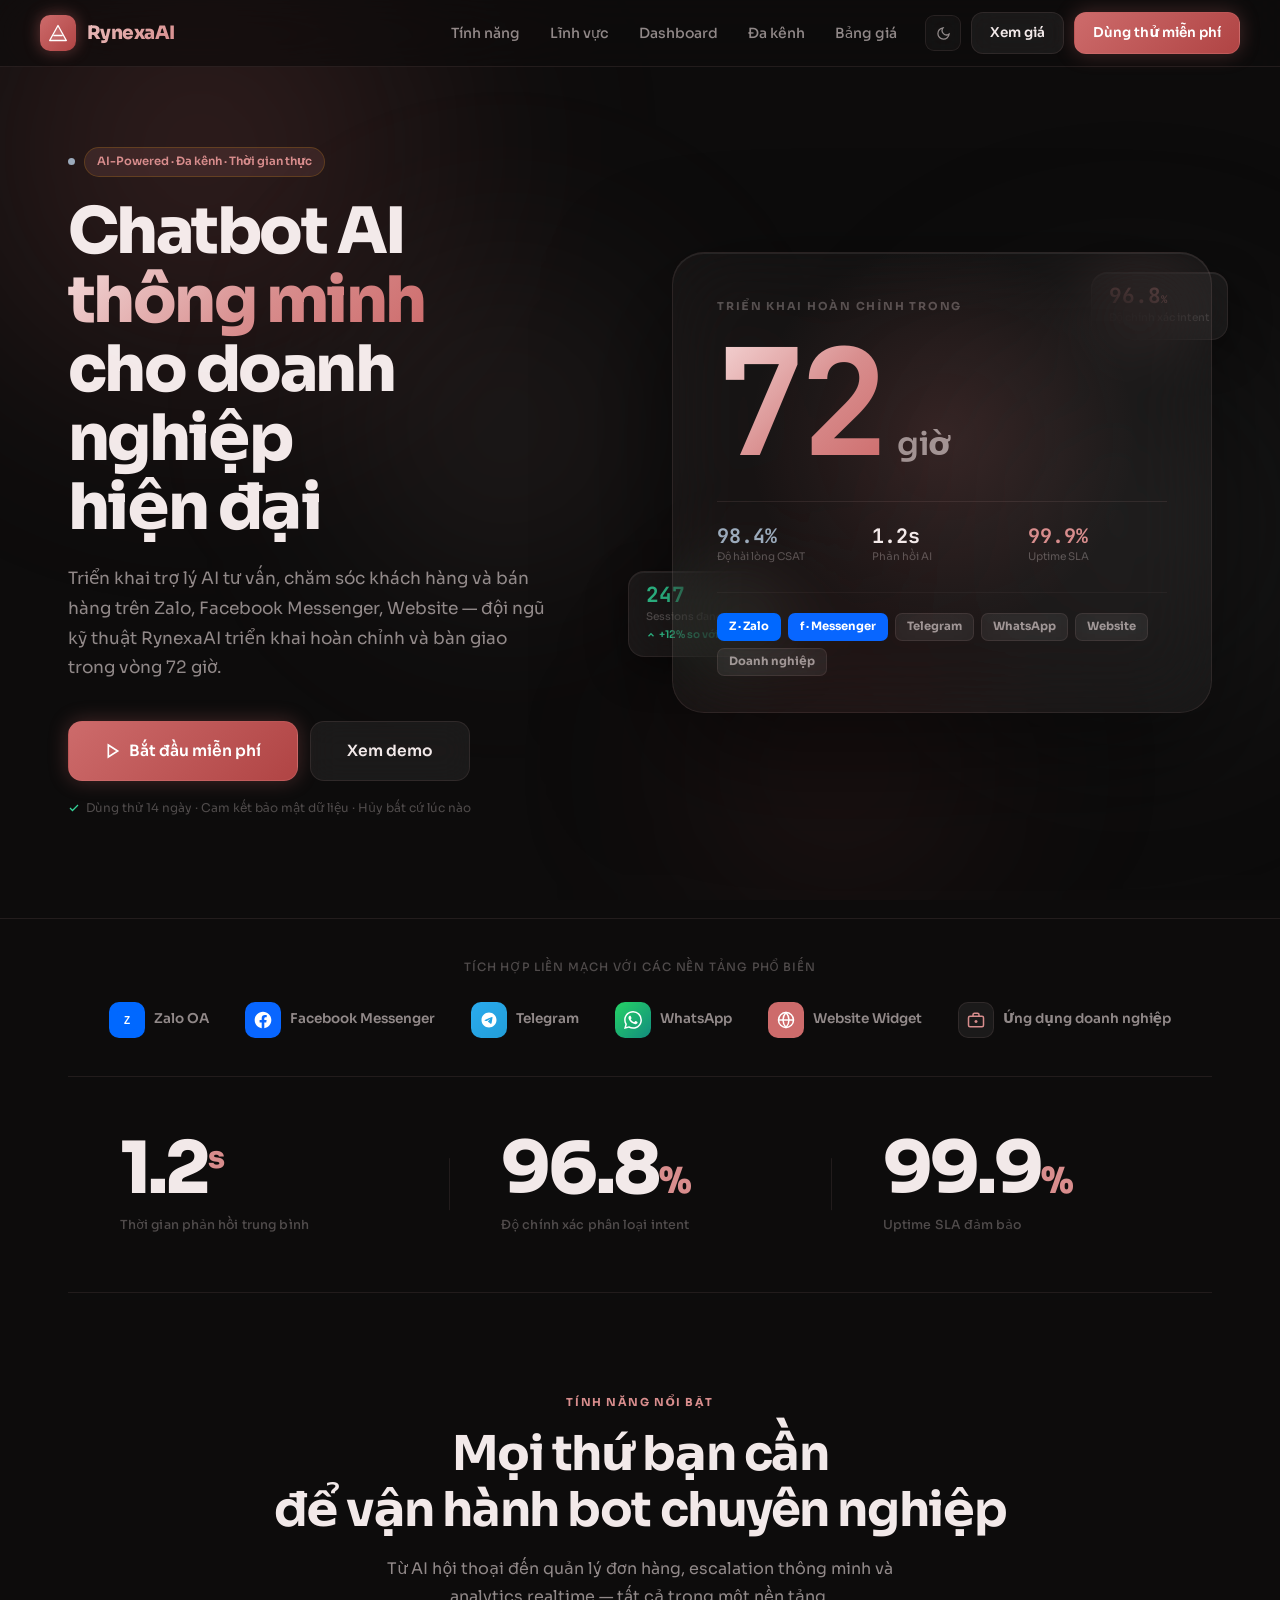
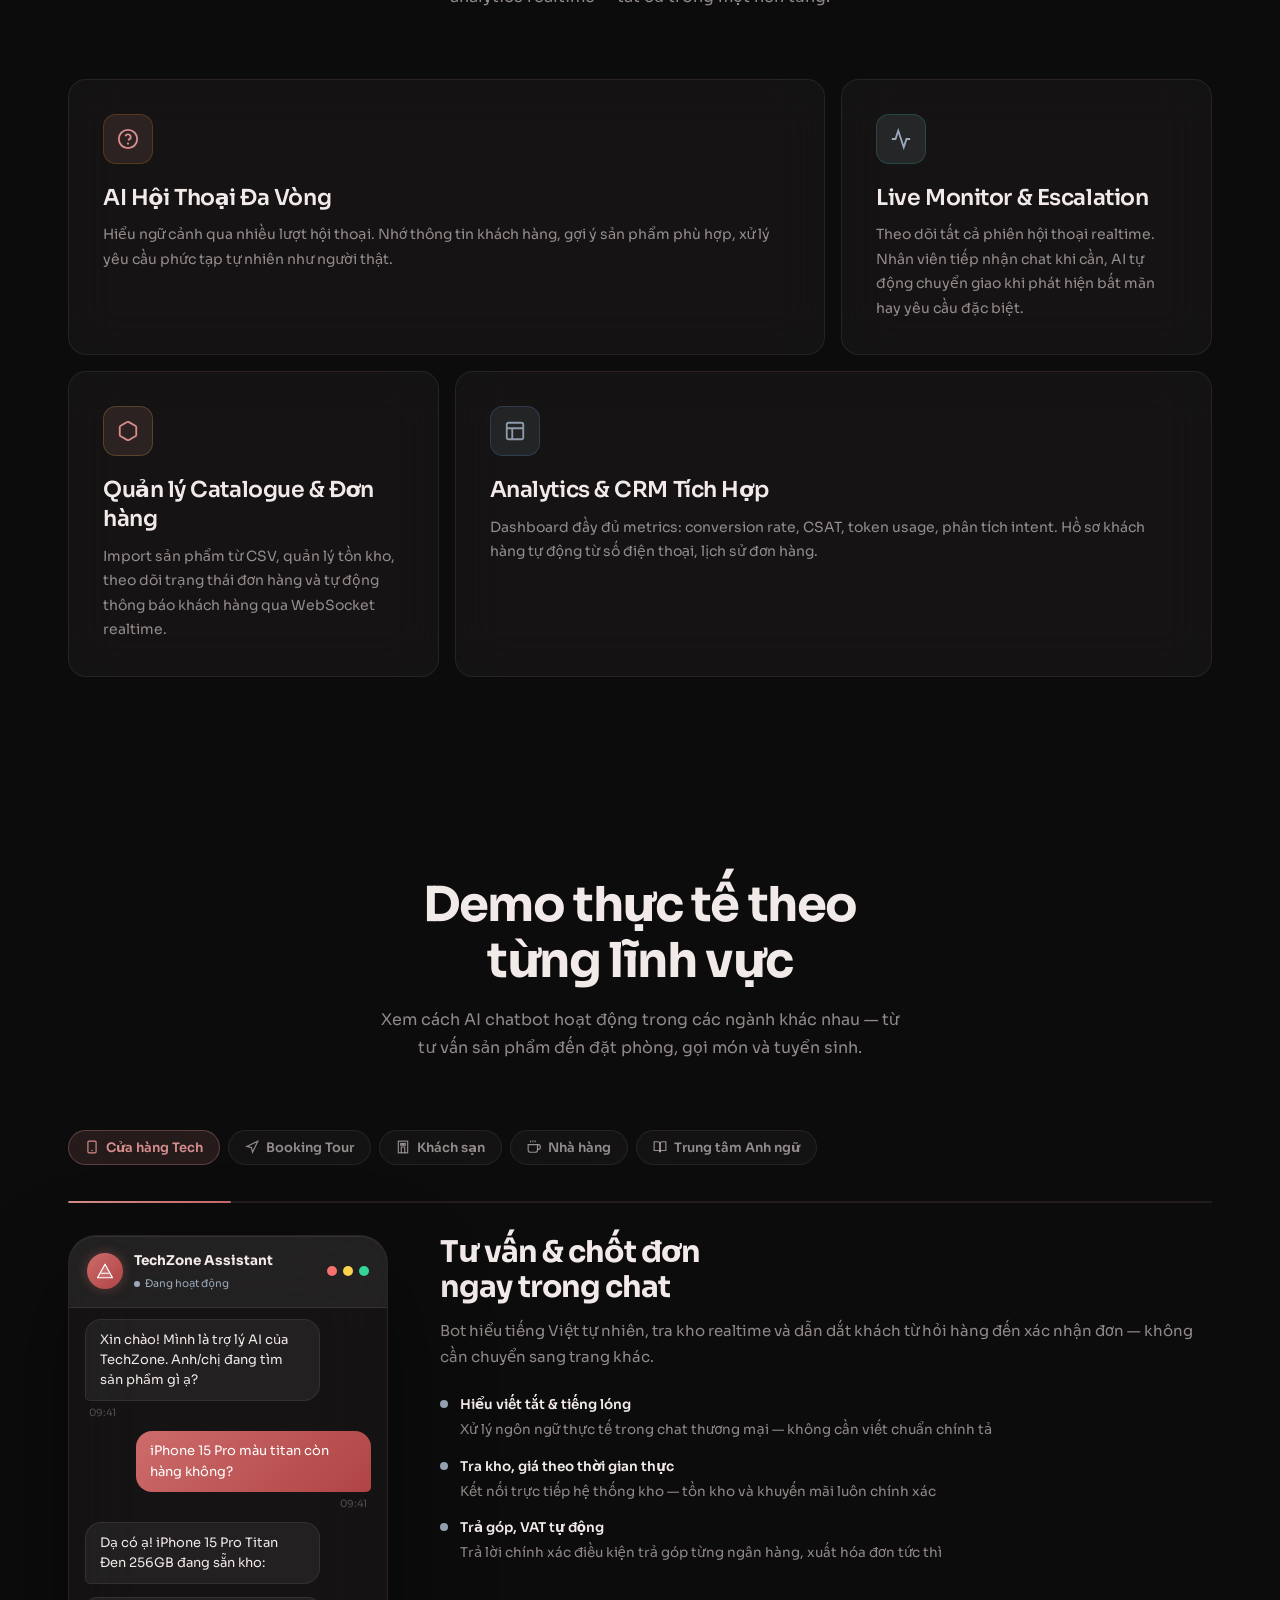
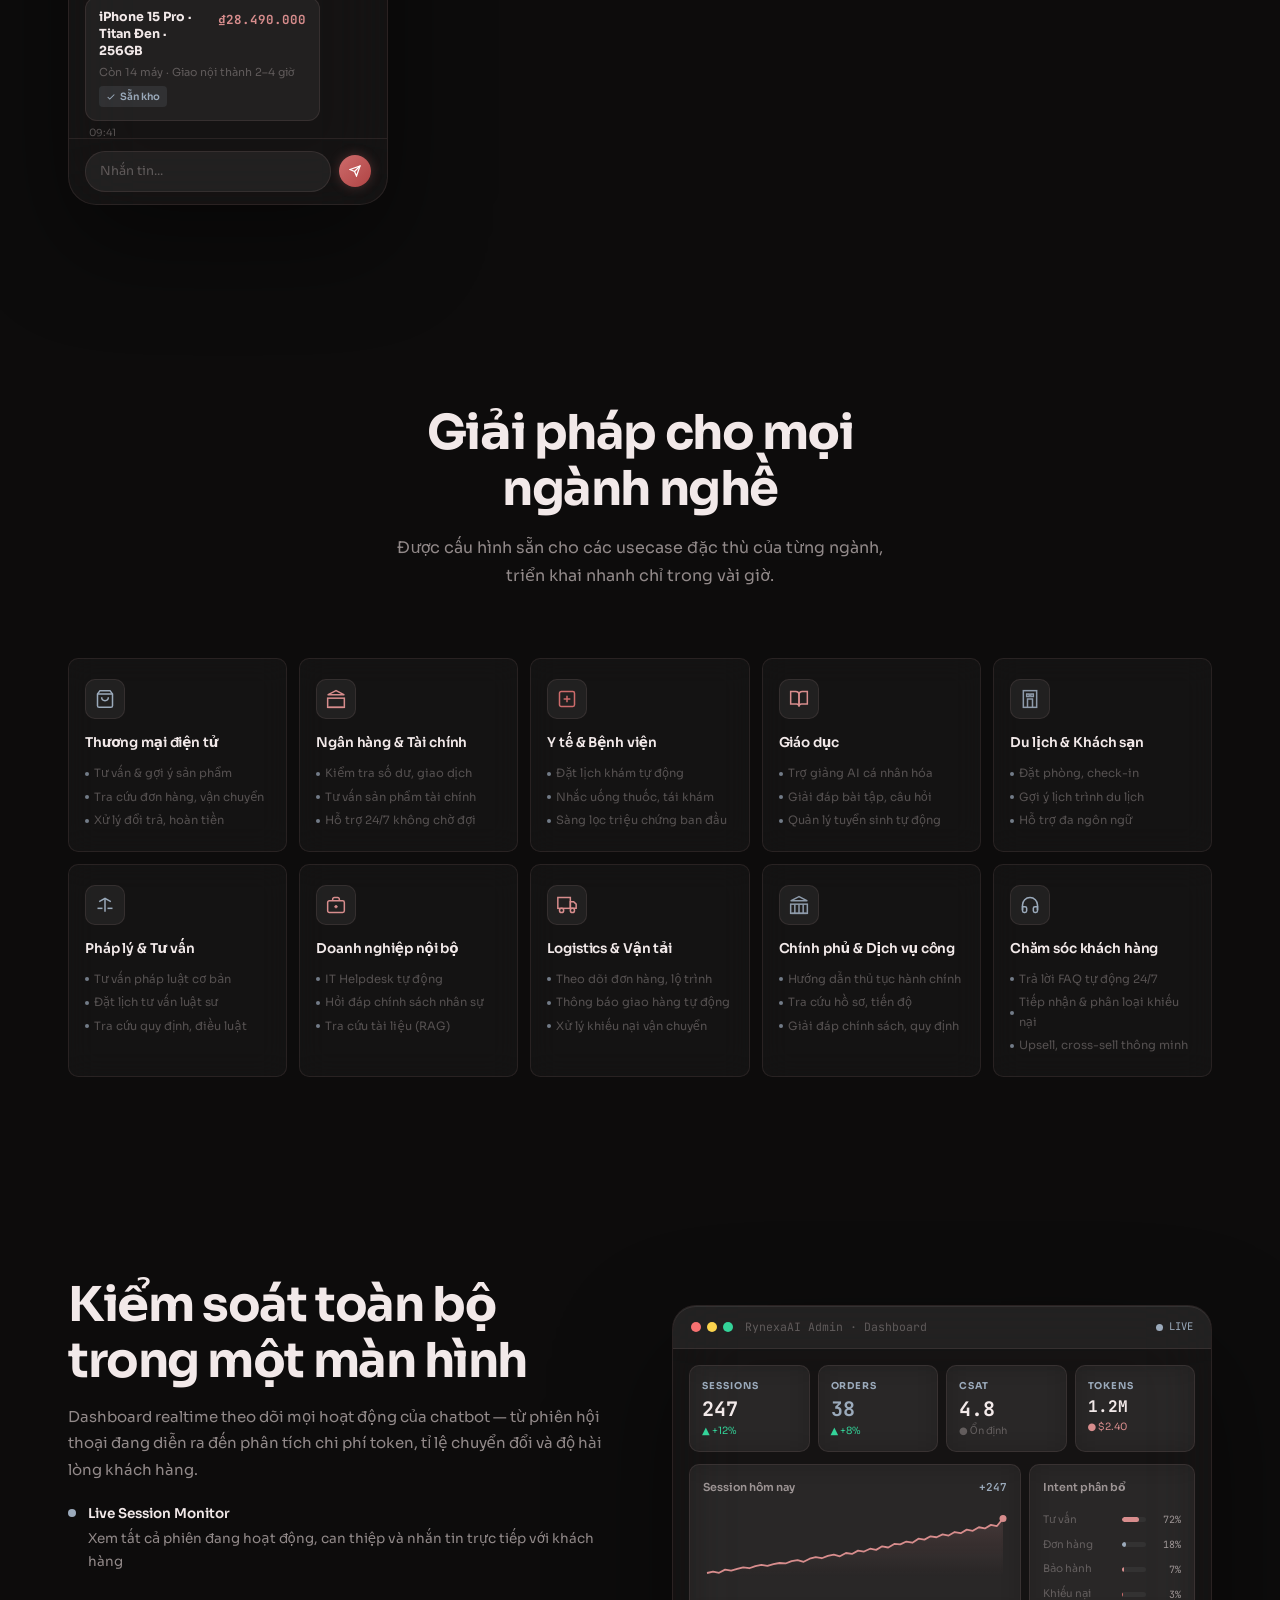
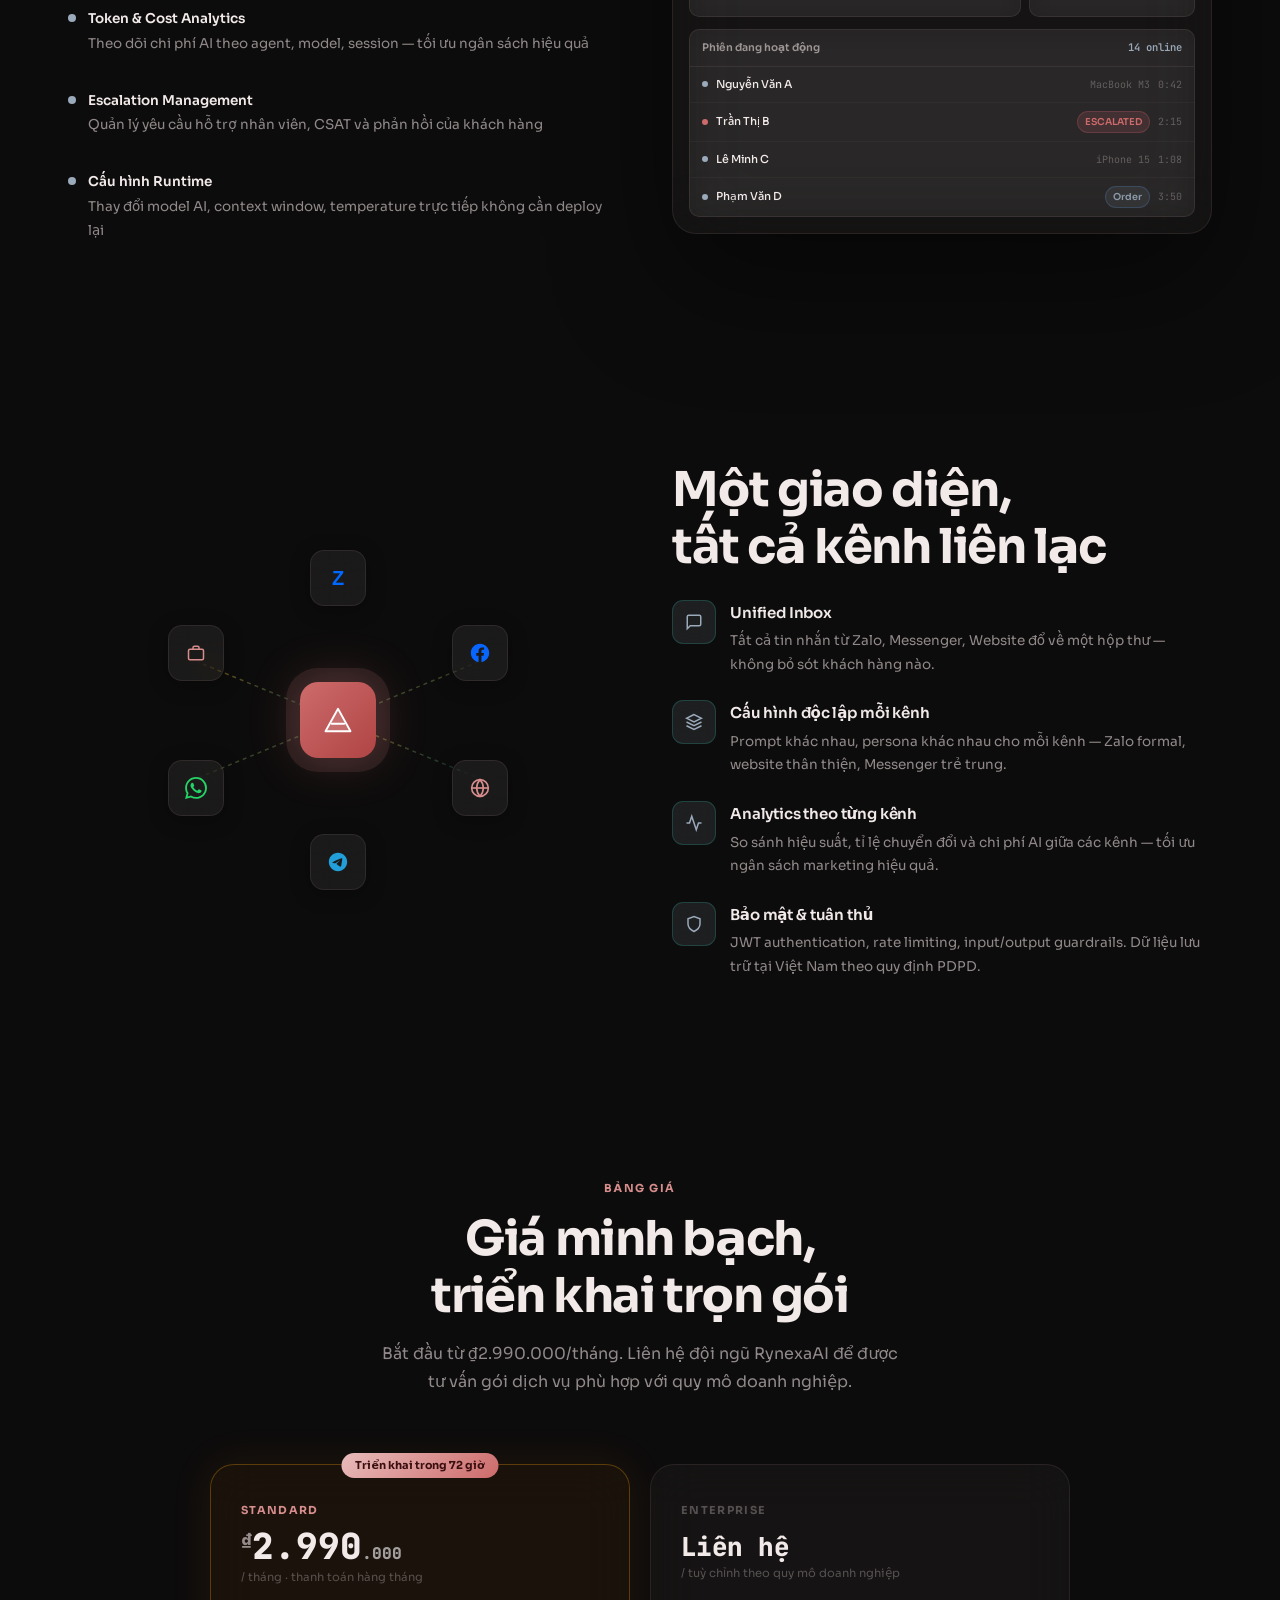
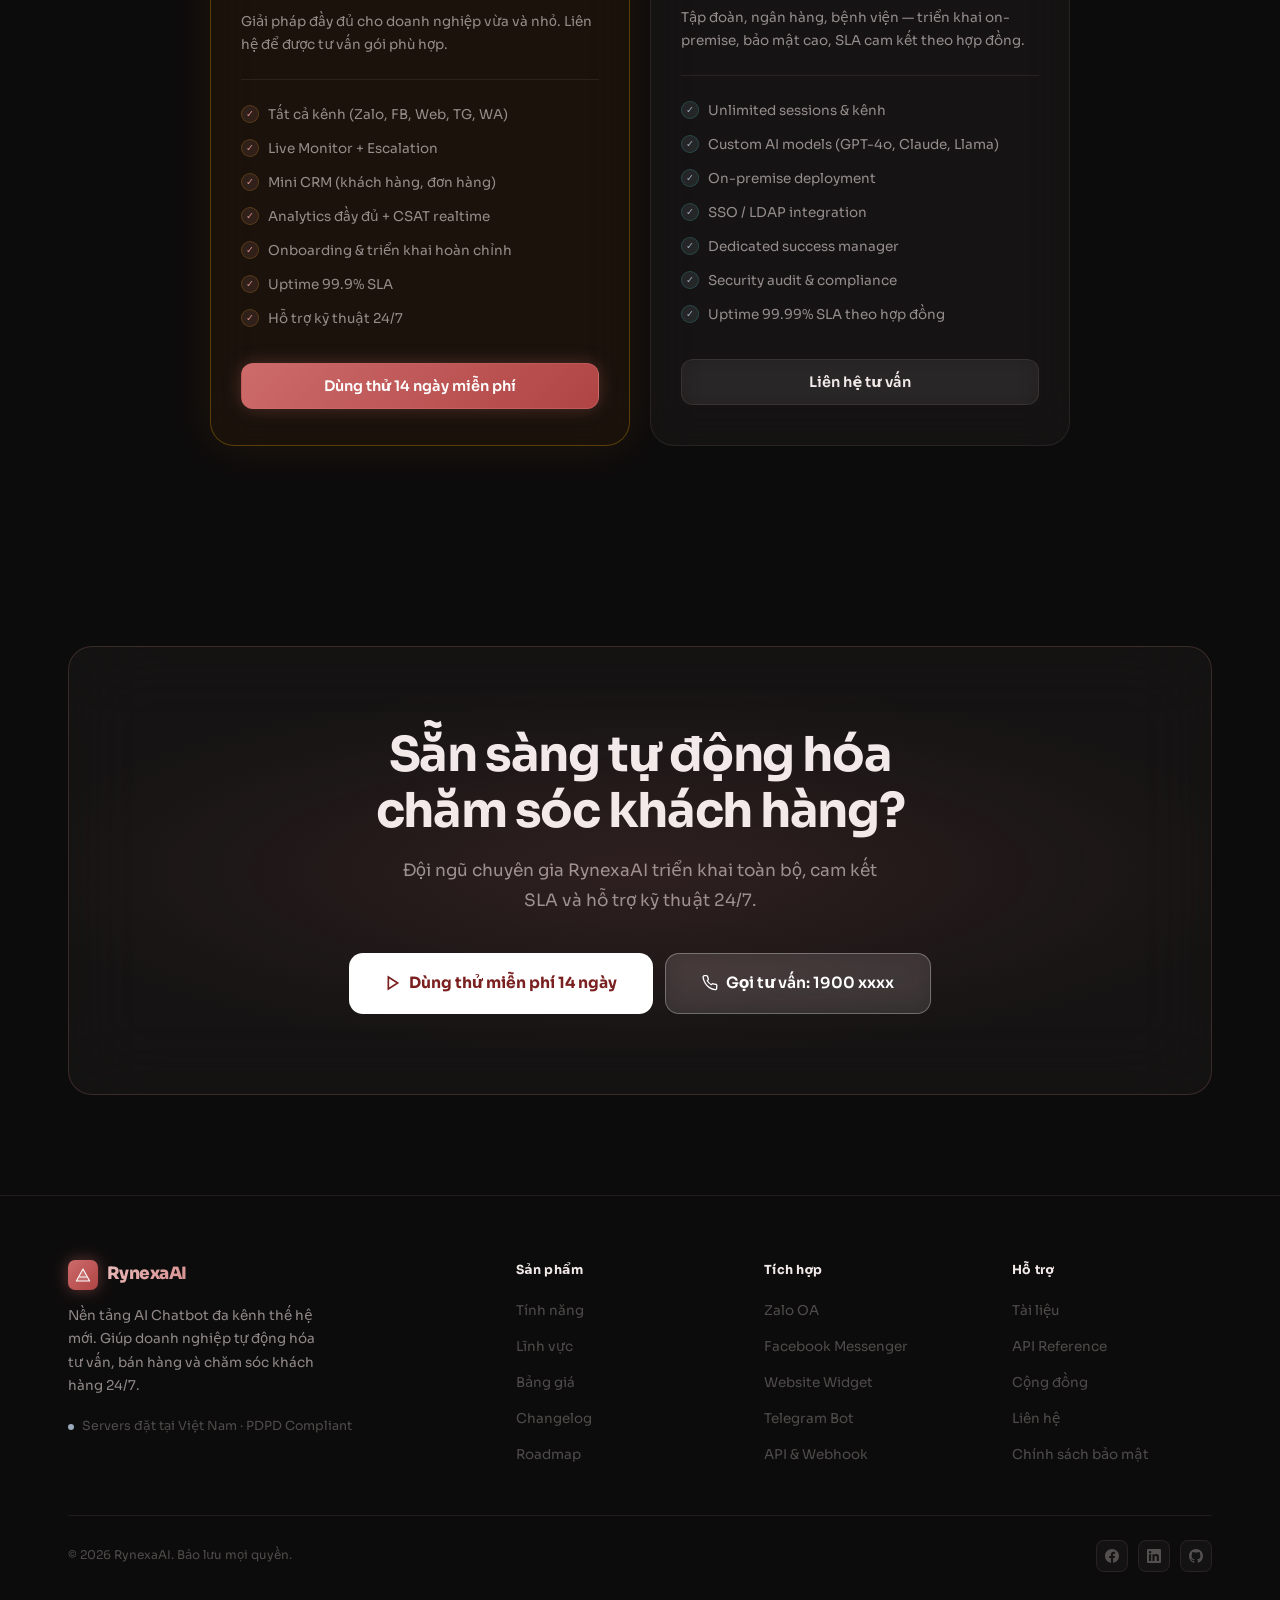
==== commit dc3ea18a: "feat(landing): auto-rotate demo tabs with slide + auto-scroll + pause Each demo tab auto-advances af" ====
--- a/landing/index.html
+++ b/landing/index.html
@@ -269,11 +269,13 @@
 .chat-meta{flex:1}
 .chat-name{font-size:13.5px;font-weight:700;color:var(--text)}
 .chat-status{font-size:10.5px;color:var(--teal);display:flex;align-items:center;gap:5px;margin-top:2px}
-.demo-screens{overflow:hidden}
-.demo-screen{display:none;flex-direction:column;gap:10px;padding:16px;max-height:420px;overflow-y:auto;scrollbar-width:thin;scrollbar-color:var(--gb) transparent}
-.demo-screen.active{display:flex}
+.demo-screens{overflow:hidden;position:relative;height:430px}
+.demo-screen{position:absolute;inset:0;display:flex;flex-direction:column;gap:10px;padding:16px;overflow-y:auto;scrollbar-width:thin;scrollbar-color:var(--gb) transparent;transform:translateX(110%);opacity:0;pointer-events:none;will-change:transform,opacity;transition:transform .55s cubic-bezier(.4,0,.2,1),opacity .38s ease}
+.demo-screen.active{transform:translateX(0);opacity:1;pointer-events:all}
 .demo-screen::-webkit-scrollbar{width:3px}
 .demo-screen::-webkit-scrollbar-thumb{background:var(--gb);border-radius:99px}
+.demo-progress-bar{height:2px;background:var(--gb);border-radius:99px;margin-bottom:32px;overflow:hidden}
+.demo-progress-fill{height:100%;background:linear-gradient(90deg,var(--violet),var(--violet-2));border-radius:99px;width:0%;will-change:width}
 .msg{display:flex;flex-direction:column;max-width:82%}
 .msg.bot{align-self:flex-start}
 .msg.user{align-self:flex-end;align-items:flex-end}
@@ -288,7 +290,8 @@
 .mc-sub{font-size:11px;color:var(--text-3);line-height:1.5}
 .mc-tag{display:inline-flex;align-items:center;gap:4px;font-size:10px;font-weight:600;color:var(--teal);background:var(--tdim);border-radius:4px;padding:2px 7px;margin-top:6px}
 .demo-feat{display:none}
-.demo-feat.active{display:block}
+.demo-feat.active{display:block;animation:dfIn .42s cubic-bezier(.4,0,.2,1)}
+@keyframes dfIn{from{opacity:0;transform:translateY(12px)}to{opacity:1;transform:translateY(0)}}
 .demo-feat h3{font-size:clamp(21px,2.4vw,30px);font-weight:700;letter-spacing:-.03em;margin-bottom:12px;line-height:1.18;color:var(--text)}
 .demo-feat > p{margin-bottom:24px;font-size:15px}
 .chat-input-row{border-top:1px solid var(--gb);padding:12px 16px;display:flex;align-items:center;gap:8px}
@@ -633,6 +636,9 @@
       </button>
     </div>
 
+    <!-- Progress bar -->
+    <div class="demo-progress-bar"><div class="demo-progress-fill" id="demo-progress-fill"></div></div>
+
     <!-- Main layout -->
     <div class="demo-main">
       <!-- Left: sticky phone -->
@@ -1176,20 +1182,135 @@
 mobileMenu.querySelectorAll('a').forEach(a => a.addEventListener('click', () => toggleMenu(false)));
 document.addEventListener('keydown', e => { if (e.key === 'Escape') toggleMenu(false); });
 
-/* ── DEMO TABS ──────────────────────────────────────────────────────────── */
-document.querySelectorAll('.demo-tab').forEach(tab => {
-  tab.addEventListener('click', () => {
-    const key = tab.dataset.demo;
-    document.querySelectorAll('.demo-tab').forEach(t => t.classList.remove('active'));
-    document.querySelectorAll('.demo-screen').forEach(s => s.classList.remove('active'));
-    document.querySelectorAll('.demo-feat').forEach(f => f.classList.remove('active'));
-    tab.classList.add('active');
-    document.querySelector(`.demo-screen[data-demo="${key}"]`).classList.add('active');
-    document.querySelector(`.demo-feat[data-demo="${key}"]`).classList.add('active');
-    const nameEl = document.getElementById('demo-name');
-    if (nameEl) nameEl.textContent = tab.dataset.name || '';
+/* ── DEMO TABS (auto-rotate + slide + auto-scroll) ──────────────────────── */
+(function() {
+  const DURATION = 20000;       // ms per slide
+  const SCROLL_RATIO = 0.82;    // fraction of DURATION spent scrolling to bottom
+
+  const tabs    = [...document.querySelectorAll('.demo-tab')];
+  const screens = [...document.querySelectorAll('.demo-screen')];
+  const feats   = [...document.querySelectorAll('.demo-feat')];
+  const fill    = document.getElementById('demo-progress-fill');
+  const nameEl  = document.getElementById('demo-name');
+  const section = document.getElementById('demo');
+
+  let current = 0;
+  let rafId   = null;
+  let paused  = false;
+
+  /* Accumulated ms of non-paused time for the current slide */
+  let accumulated = 0;
+  /* RAF timestamp when the current run started (null = not running) */
+  let runStart = null;
+
+  function getElapsed(ts) {
+    if (paused || runStart === null) return accumulated;
+    return accumulated + (ts - runStart);
+  }
+
+  function pauseNow() {
+    accumulated = getElapsed(performance.now());
+    runStart = null;
+    paused = true;
+  }
+
+  function resumeNow() {
+    paused = false;
+    runStart = performance.now();
+  }
+
+  function resetTimer() {
+    accumulated = 0;
+    runStart = null;
+  }
+
+  /* Slide to a new index, dir: +1 = forward, -1 = backward */
+  function go(idx, dir) {
+    if (idx === current) return;
+    const prev = current;
+    current = idx;
+
+    /* Tabs + feat */
+    tabs.forEach((t, i) => t.classList.toggle('active', i === idx));
+    feats.forEach((f, i) => {
+      f.classList.remove('active');
+      if (i === idx) { f.style.animation = 'none'; f.offsetHeight; f.style.animation = ''; f.classList.add('active'); }
+    });
+    if (nameEl) nameEl.textContent = tabs[idx].dataset.name || '';
+
+    /* Screens — snap new off-screen, then animate both */
+    const outScreen = screens[prev];
+    const inScreen  = screens[idx];
+
+    inScreen.style.transition = 'none';
+    inScreen.style.transform  = dir >= 0 ? 'translateX(110%)' : 'translateX(-110%)';
+    inScreen.style.opacity    = '0';
+    inScreen.classList.add('active');
+    inScreen.scrollTop = 0;
+    inScreen.offsetHeight; /* reflow */
+
+    inScreen.style.transition    = '';
+    inScreen.style.transform     = 'translateX(0)';
+    inScreen.style.opacity       = '1';
+    inScreen.style.pointerEvents = 'all';
+
+    outScreen.style.transform    = dir >= 0 ? 'translateX(-110%)' : 'translateX(110%)';
+    outScreen.style.opacity      = '0';
+    outScreen.style.pointerEvents = 'none';
+    setTimeout(() => {
+      outScreen.classList.remove('active');
+      outScreen.style.cssText = '';
+      outScreen.scrollTop = 0;
+    }, 580);
+  }
+
+  /* RAF loop */
+  function tick(ts) {
+    if (!paused && runStart === null) runStart = ts;
+
+    const elapsed   = getElapsed(ts);
+    const progress  = Math.min(elapsed / DURATION, 1);
+
+    if (fill) fill.style.width = (progress * 100) + '%';
+
+    /* Auto-scroll */
+    const scr = screens[current];
+    if (!paused) {
+      const scrollable = scr.scrollHeight - scr.clientHeight;
+      if (scrollable > 0) {
+        const sp = Math.min(elapsed / (DURATION * SCROLL_RATIO), 1);
+        const e  = sp < 0.5 ? 4*sp*sp*sp : 1 - Math.pow(-2*sp+2, 3)/2;
+        scr.scrollTop = e * scrollable;
+      }
+    }
+
+    /* Auto-advance */
+    if (!paused && elapsed >= DURATION) {
+      go((current + 1) % tabs.length, 1);
+      resetTimer();
+      runStart = ts;
+    }
+
+    rafId = requestAnimationFrame(tick);
+  }
+
+  /* Tab clicks */
+  tabs.forEach((tab, i) => {
+    tab.addEventListener('click', () => {
+      go(i, i >= current ? 1 : -1);
+      resetTimer();
+      if (!paused) runStart = performance.now();
+      if (fill) fill.style.width = '0%';
+    });
   });
-});
+
+  /* Pause on hover */
+  section.addEventListener('mouseenter', pauseNow);
+  section.addEventListener('mouseleave', resumeNow);
+
+  /* Go */
+  requestAnimationFrame(tick);
+})();
 
 /* ── THEME ──────────────────────────────────────────────────────────────── */
 const html = document.documentElement;
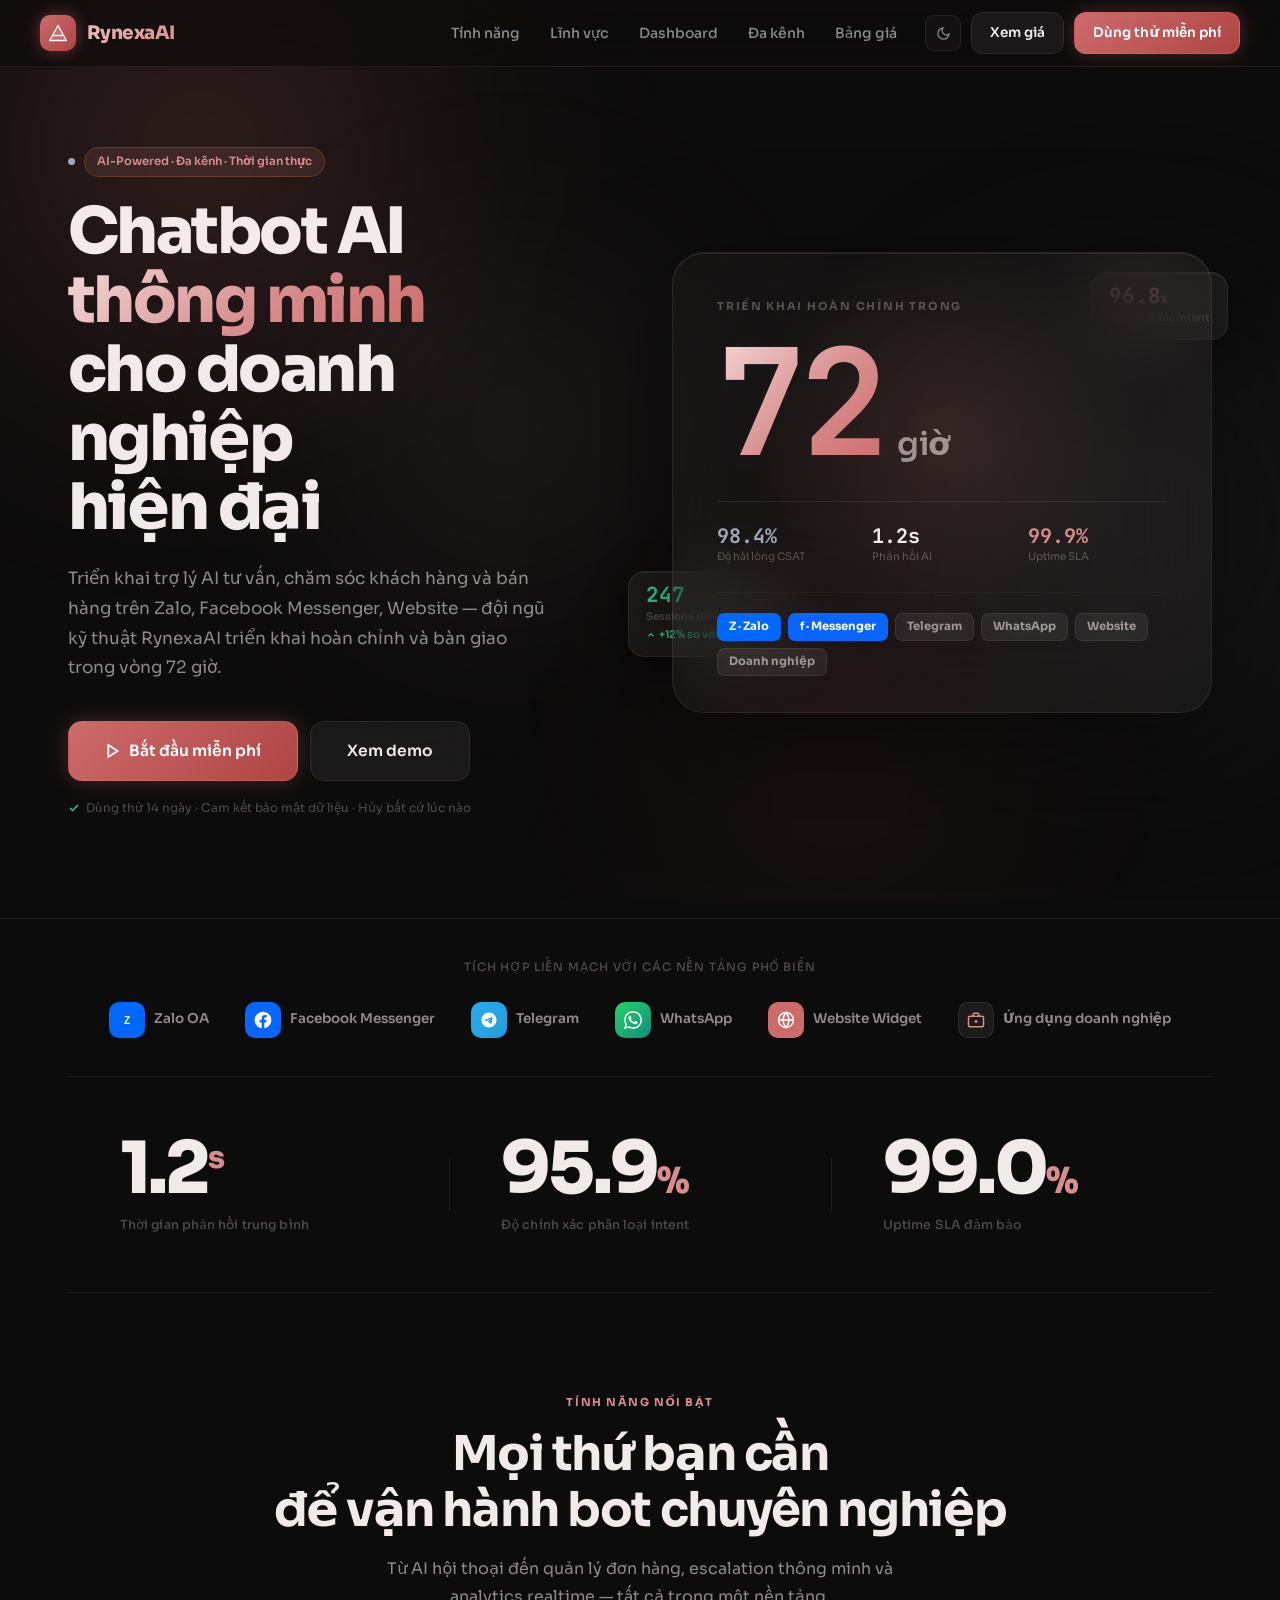
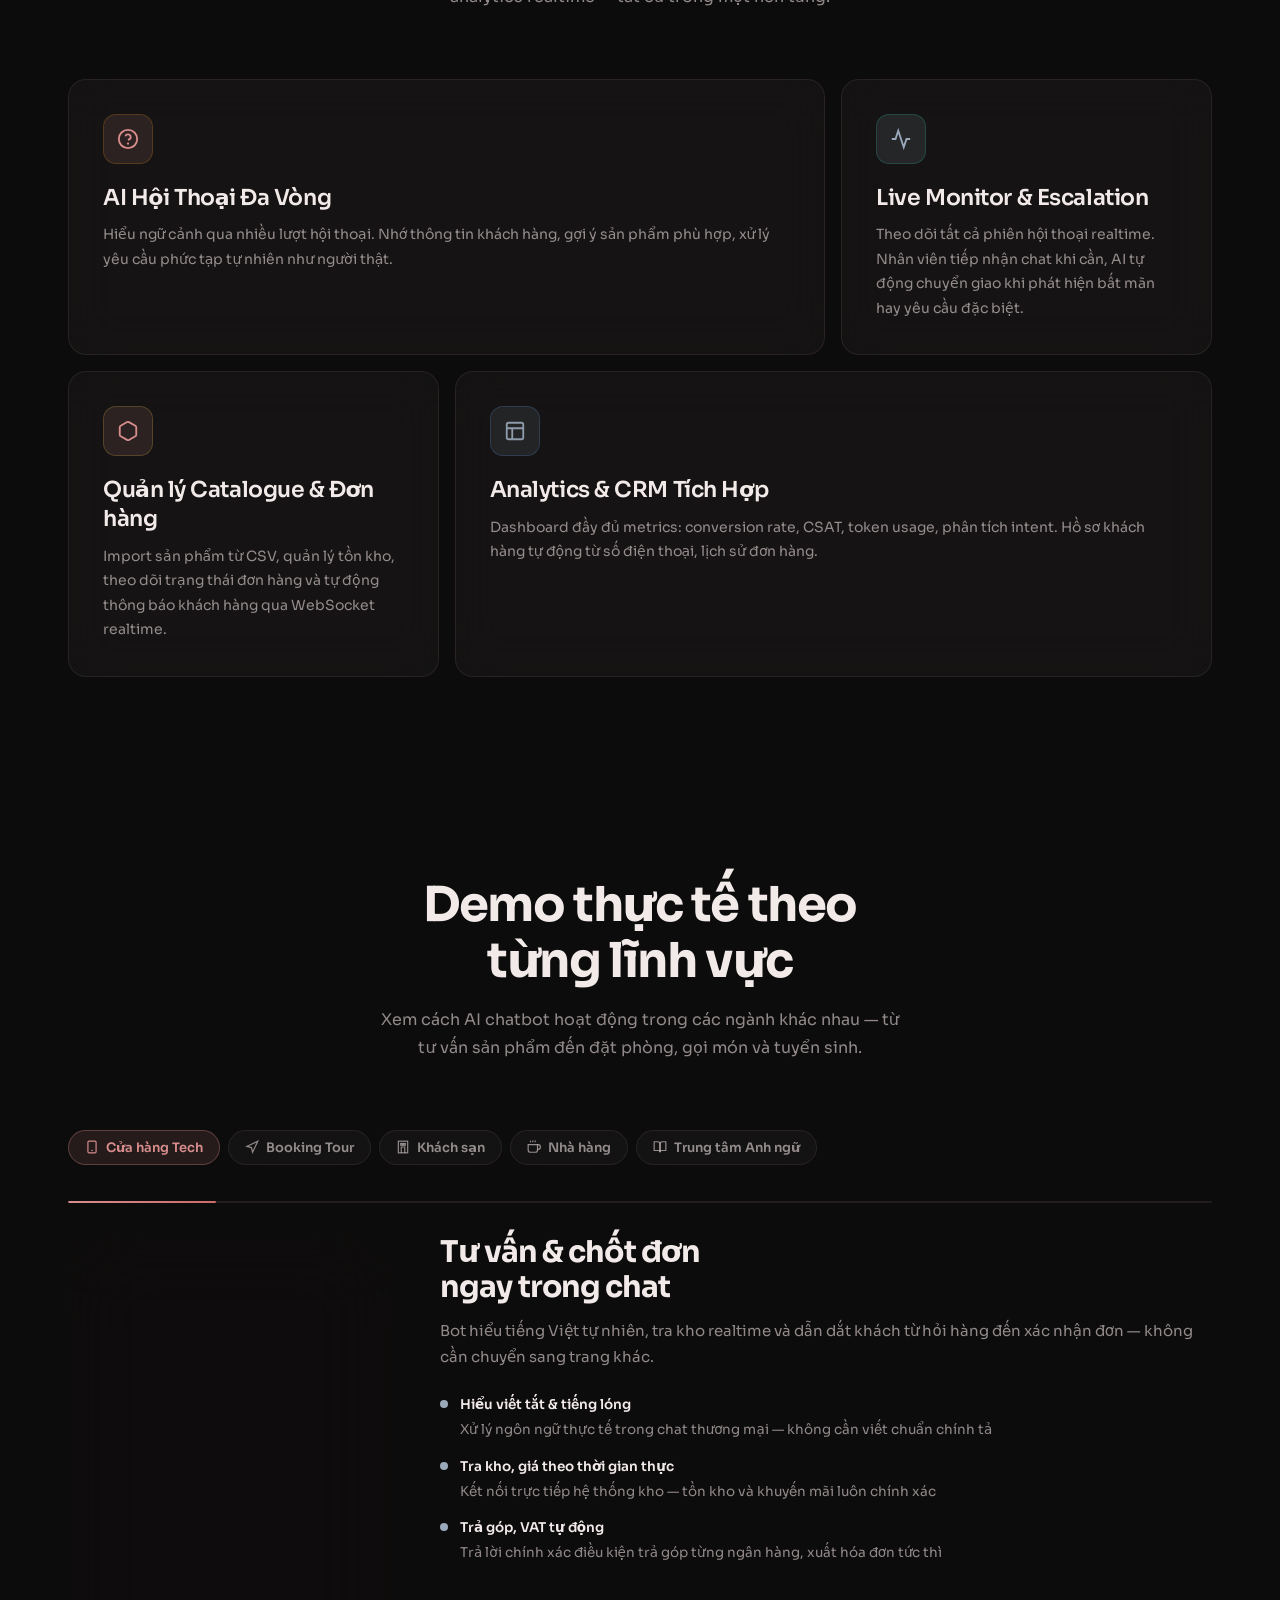
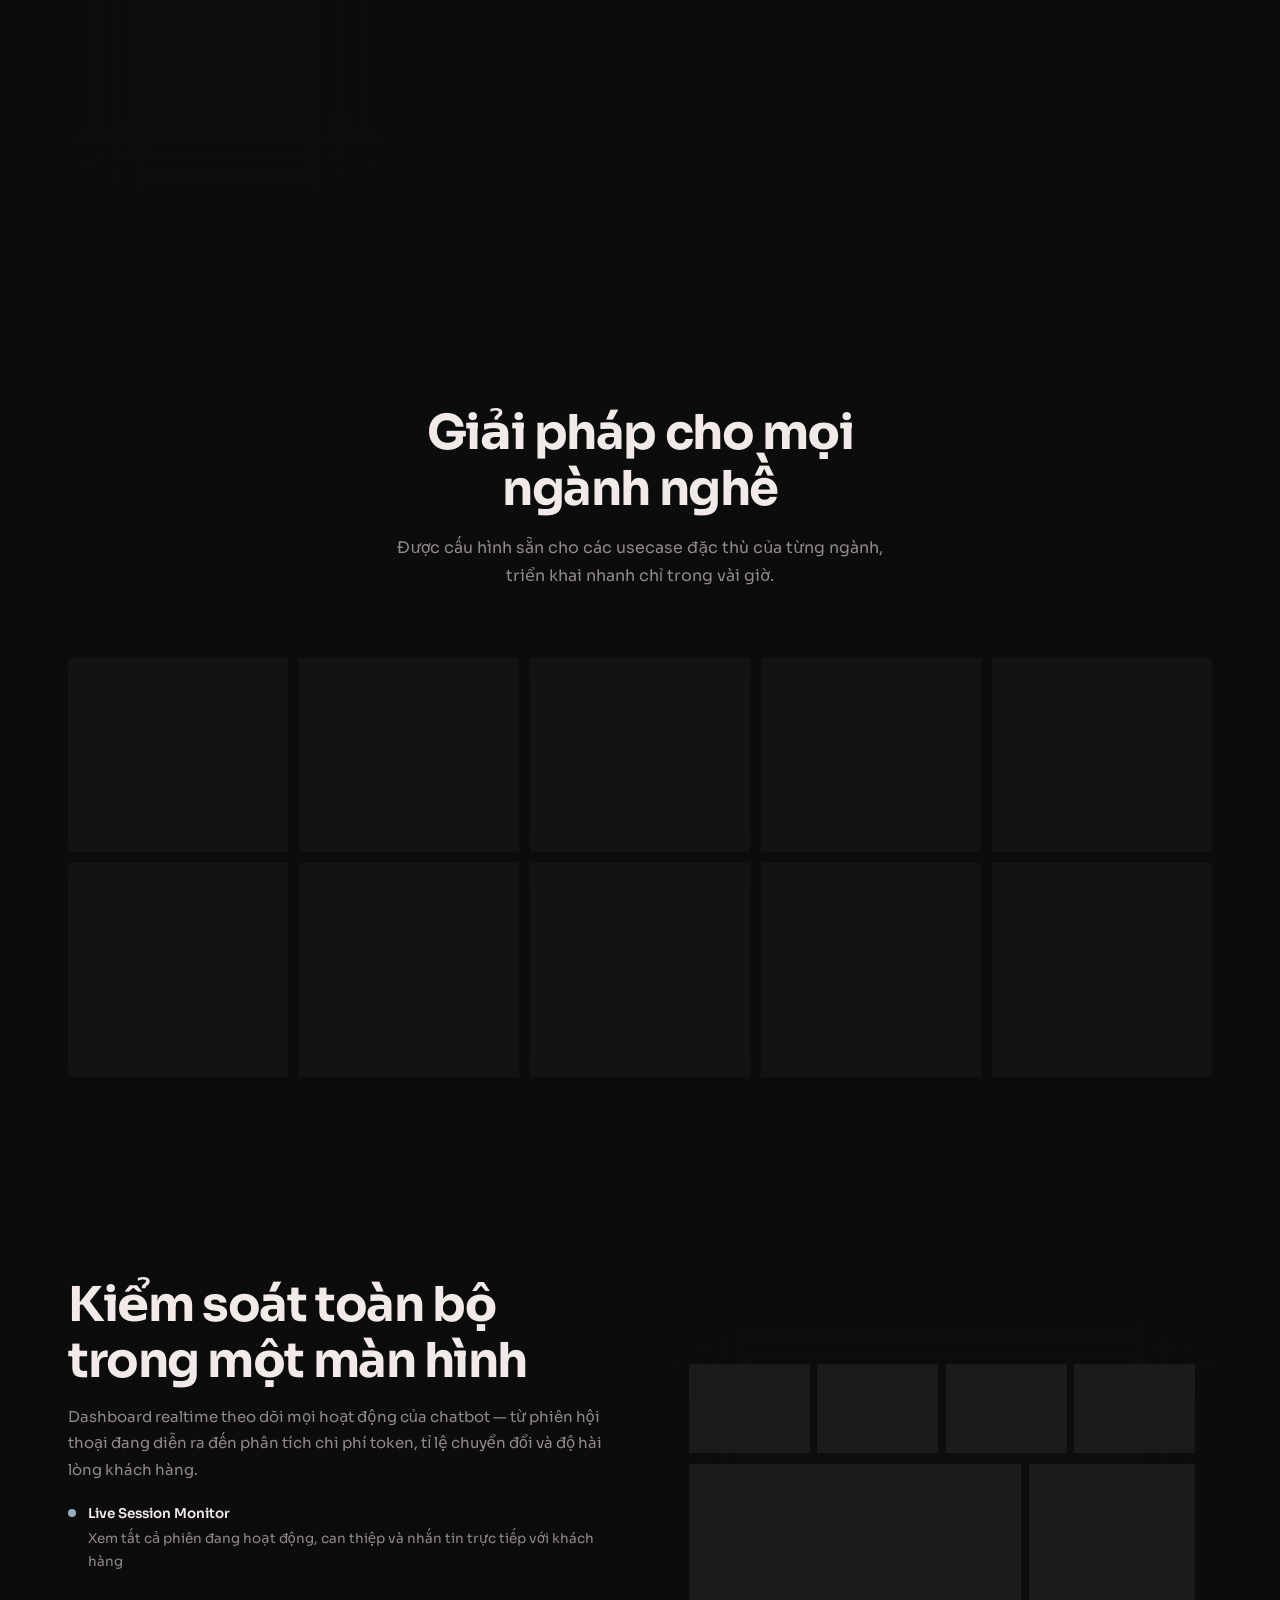
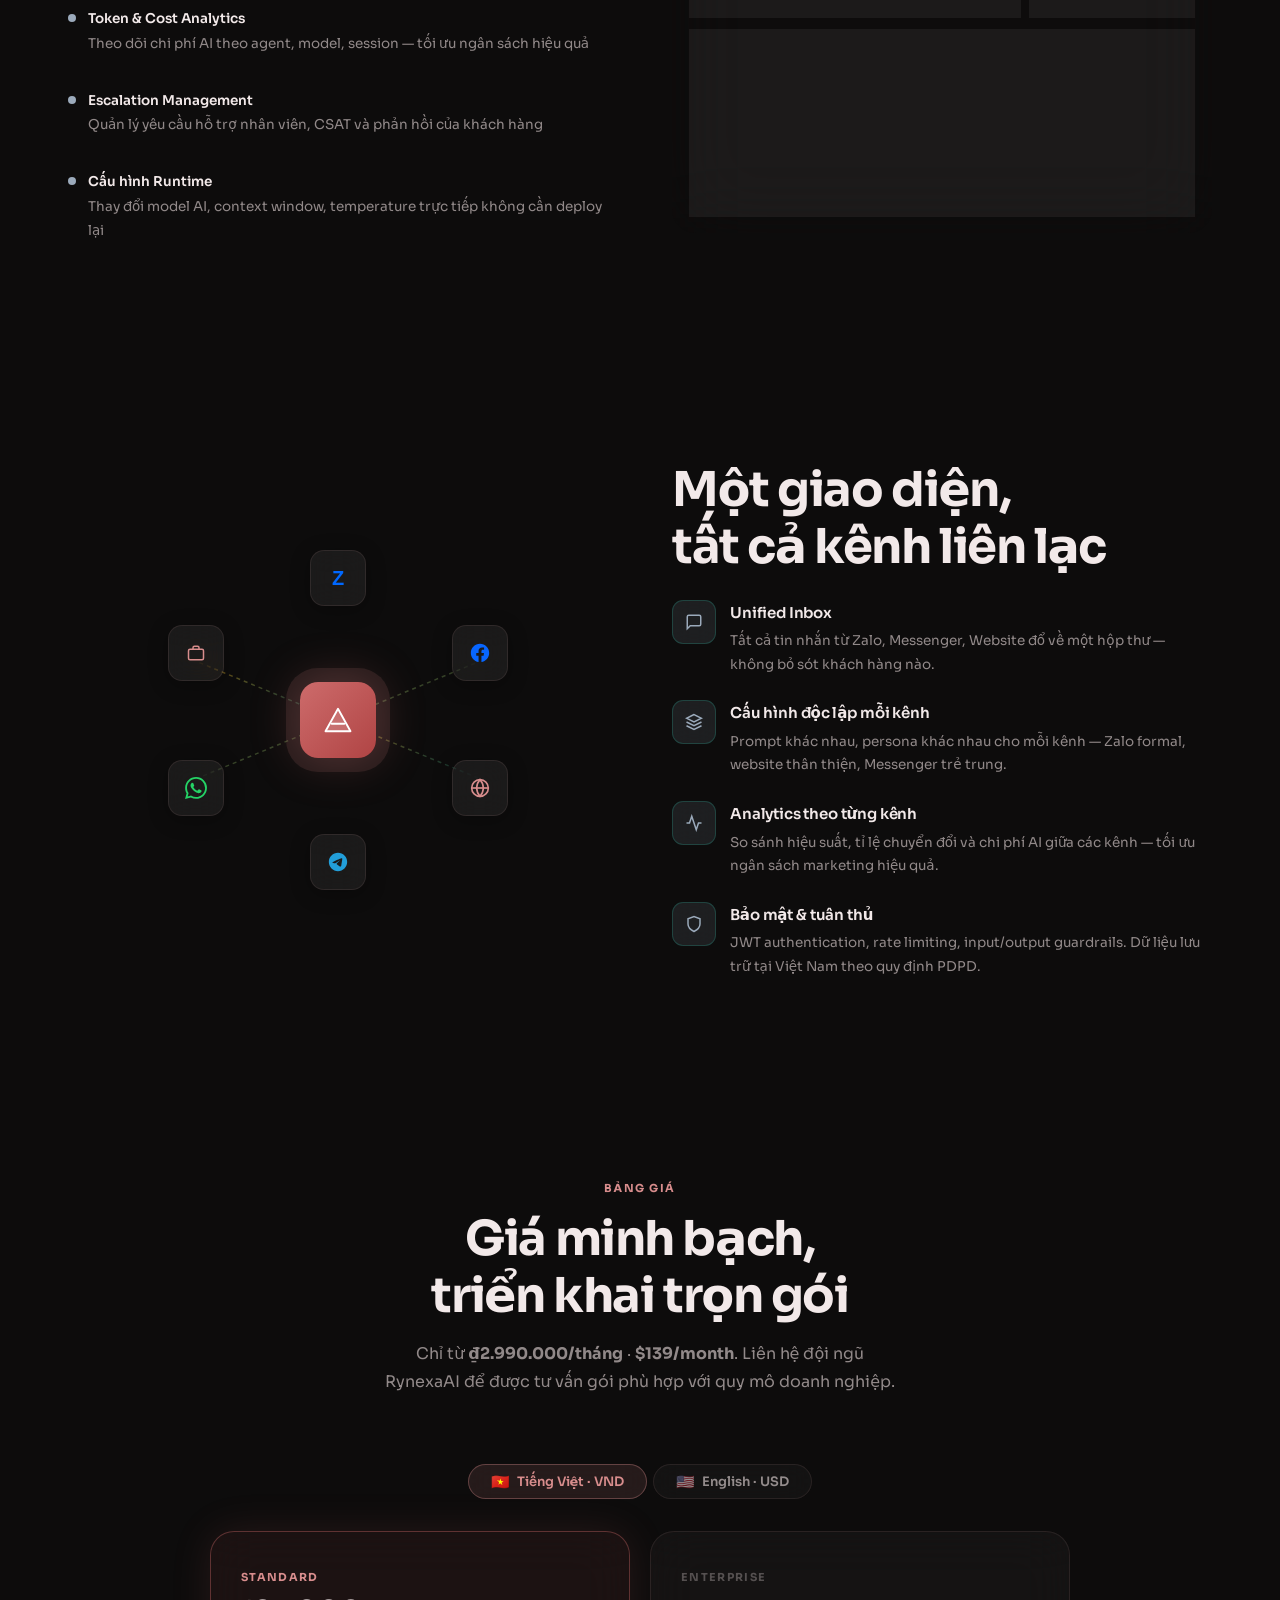
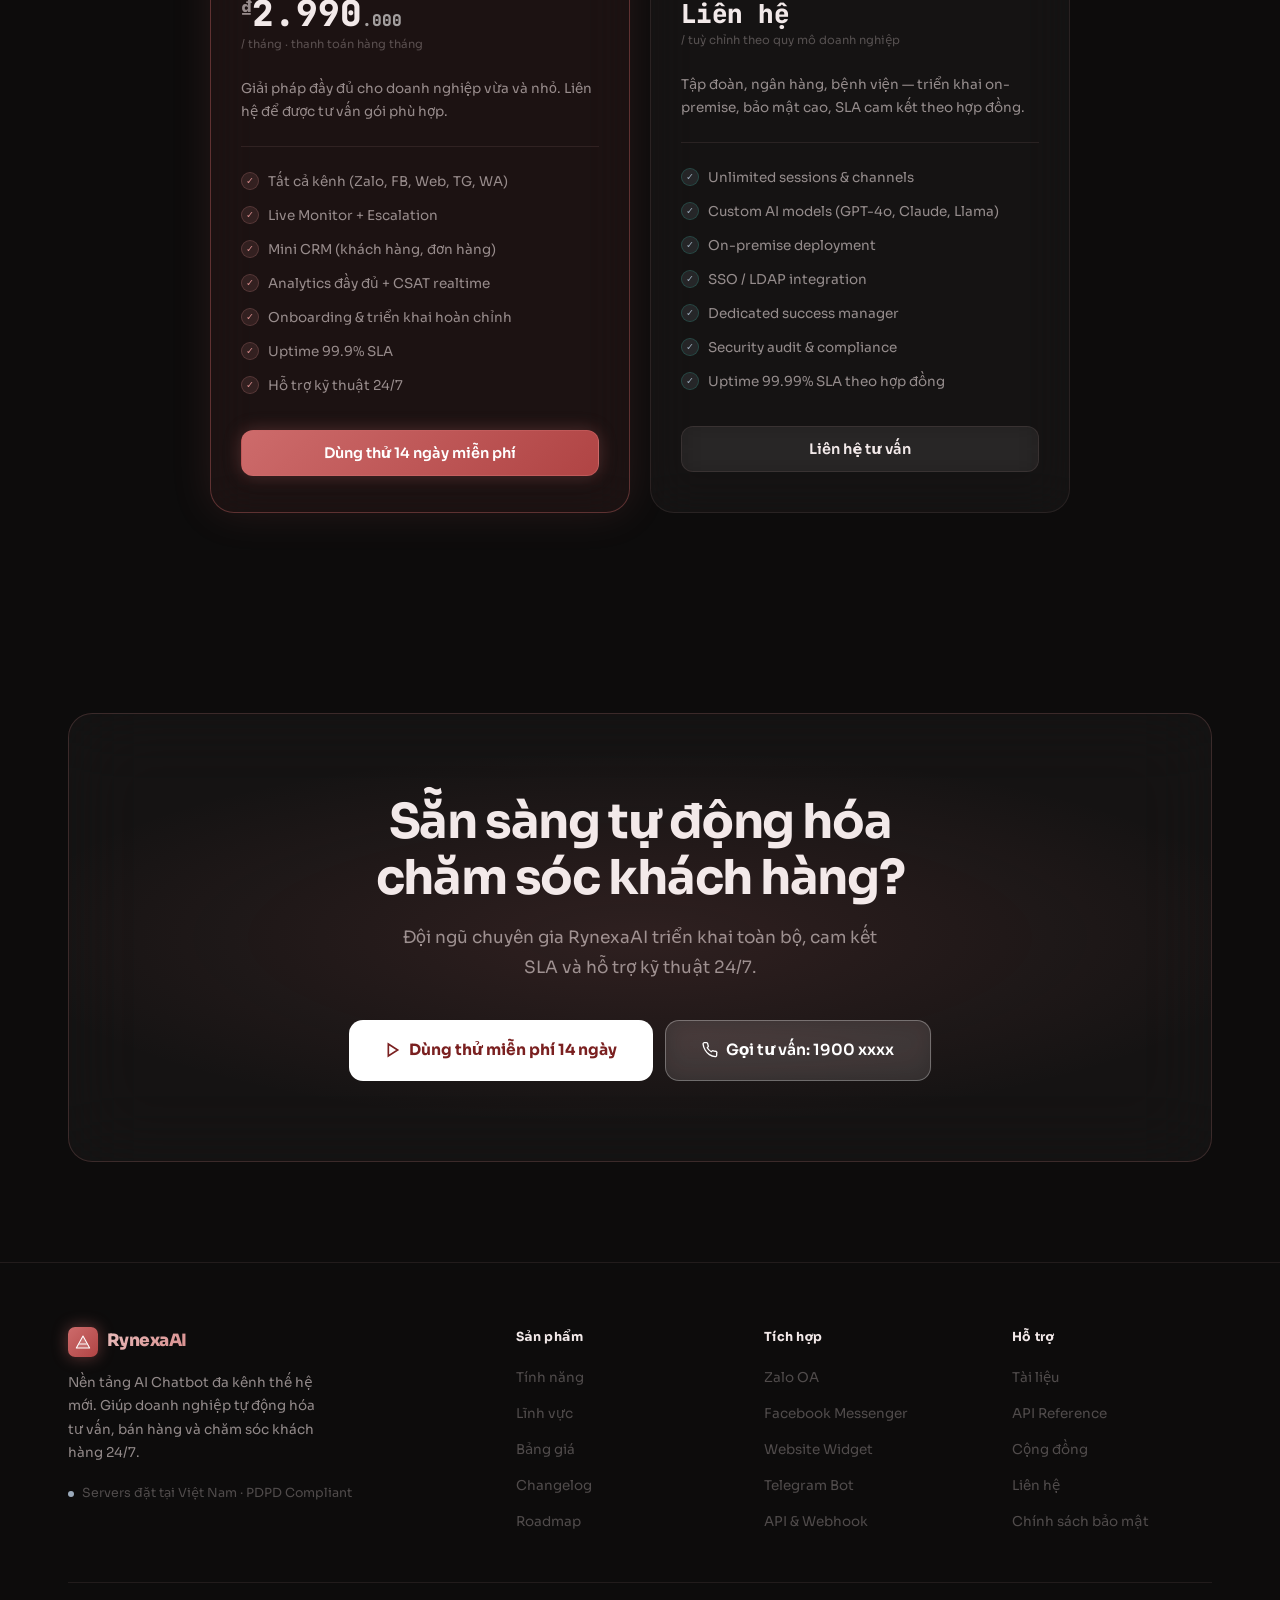
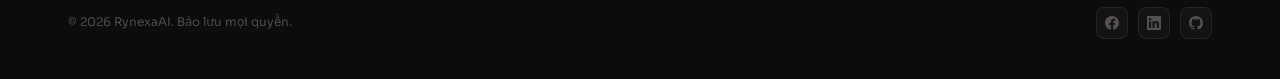
==== commit deb9d79a: "feat(landing): add VND/USD currency toggle to pricing section Standard plan: ₫2.990.000/tháng (VND) " ====
--- a/landing/index.html
+++ b/landing/index.html
@@ -362,8 +362,8 @@
 .price-grid{display:grid;grid-template-columns:repeat(3,1fr);gap:20px;margin-top:68px}
 .price-card{background:var(--g1);backdrop-filter:var(--blur);-webkit-backdrop-filter:var(--blur);border:1px solid var(--gb);border-radius:var(--r-xl);padding:36px 30px;position:relative;transition:transform .22s,border-color .22s,box-shadow .22s}
 .price-card:hover{transform:translateY(-4px);border-color:var(--gb-hi)}
-.price-card.hot{border-color:rgba(245,158,11,.3);background:rgba(217,119,6,.06);box-shadow:0 0 40px rgba(217,119,6,.10)}
-.price-card.hot:hover{box-shadow:0 0 56px rgba(245,158,11,.20)}
+.price-card.hot{border-color:rgba(205,107,107,.38);background:rgba(205,107,107,.07);box-shadow:0 0 40px rgba(205,107,107,.13)}
+.price-card.hot:hover{box-shadow:0 0 56px rgba(216,141,141,.24)}
 .price-badge{position:absolute;top:-12px;left:50%;transform:translateX(-50%);background:linear-gradient(135deg,#E8BCBB,#CD6B6B);color:#3A0F0F;font-size:11px;font-weight:700;padding:3px 14px;border-radius:99px;white-space:nowrap}
 .price-tier{font-size:11px;font-weight:700;letter-spacing:.12em;text-transform:uppercase;color:var(--text-3);margin-bottom:8px}
 .price-card.hot .price-tier{color:var(--amber)}
@@ -374,12 +374,18 @@
 .price-list{list-style:none;display:flex;flex-direction:column;gap:11px;margin-bottom:32px}
 .price-list li{display:flex;gap:9px;font-size:13.5px;color:var(--text-2);align-items:flex-start}
 .chk{width:18px;height:18px;border-radius:50%;background:var(--tdim);color:var(--teal);border:1px solid rgba(45,212,191,.2);display:flex;align-items:center;justify-content:center;flex-shrink:0;font-size:9.5px;font-weight:700;margin-top:1px}
-.price-card.hot .chk{background:var(--adim);color:var(--amber);border-color:rgba(245,158,11,.2)}
+.price-card.hot .chk{background:var(--adim);color:var(--amber);border-color:rgba(216,141,141,.22)}
 .price-btn{width:100%;padding:13px;border-radius:12px;font-size:14.5px;font-weight:600;border:1px solid var(--gb);background:var(--g2);backdrop-filter:var(--blur-sm);-webkit-backdrop-filter:var(--blur-sm);color:var(--text);transition:all .2s;font-family:var(--font);cursor:pointer}
 .price-btn:hover{border-color:var(--gb-hi);background:var(--g3)}
 .price-card.hot .price-btn{background:linear-gradient(135deg,#CD6B6B,#B04444);color:#fff;border-color:rgba(205,107,107,.5);box-shadow:0 0 18px rgba(205,107,107,.3)}
 .price-card.hot .price-btn:hover{background:linear-gradient(135deg,#D88D8D,#CD6B6B);box-shadow:0 0 32px rgba(216,141,141,.45)}
 @media(max-width:700px){.price-grid{grid-template-columns:1fr!important;max-width:420px;margin-inline:auto}}
+.price-cur-toggle{display:flex;justify-content:center;gap:6px;margin-bottom:32px}
+.pct-btn{display:inline-flex;align-items:center;gap:7px;padding:8px 22px;border-radius:99px;border:1px solid var(--gb);background:var(--g1);color:var(--text-2);font-size:13px;font-weight:600;font-family:var(--font);cursor:pointer;transition:all .2s var(--ease);backdrop-filter:var(--blur-sm);-webkit-backdrop-filter:var(--blur-sm)}
+.pct-btn.active{background:var(--vdim);border-color:rgba(216,141,141,.35);color:var(--violet)}
+.pct-btn .flag{font-size:15px;line-height:1}
+#price-section[data-cur="vnd"] .p-usd{display:none}
+#price-section[data-cur="usd"] .p-vnd{display:none}
 
 /* ── CTA ─────────────────────────────────────────────────────────────────── */
 .cta-card{background:var(--g1);backdrop-filter:var(--blur-lg);-webkit-backdrop-filter:var(--blur-lg);border:1px solid rgba(216,141,141,.2);border-radius:var(--r-xl);padding:80px 60px;text-align:center;position:relative;overflow:hidden}
@@ -1073,45 +1079,79 @@
 
 <!-- ── PRICING ──────────────────────────────────────────────────────────────── -->
 <section class="section" id="bang-gia">
-  <div class="wrap">
+  <div class="wrap" id="price-section" data-cur="vnd">
     <div class="sec-head reveal">
       <span class="label">Bảng giá</span>
       <h2>Giá minh bạch,<br>triển khai trọn gói</h2>
-      <p>Bắt đầu từ ₫2.990.000/tháng. Liên hệ đội ngũ RynexaAI để được tư vấn gói dịch vụ phù hợp với quy mô doanh nghiệp.</p>
-    </div>
+      <p>Chỉ từ <strong>₫2.990.000/tháng</strong> · <strong>$139/month</strong>. Liên hệ đội ngũ RynexaAI để được tư vấn gói phù hợp với quy mô doanh nghiệp.</p>
+    </div>
+
+    <!-- Currency toggle -->
+    <div class="price-cur-toggle reveal">
+      <button class="pct-btn active" data-cur="vnd">
+        <span class="flag">🇻🇳</span> Tiếng Việt · VND
+      </button>
+      <button class="pct-btn" data-cur="usd">
+        <span class="flag">🇺🇸</span> English · USD
+      </button>
+    </div>
+
     <div class="price-grid reveal" style="grid-template-columns:1fr 1fr;max-width:860px;margin:0 auto">
+      <!-- Standard -->
       <div class="price-card hot">
-        <div class="price-badge">Triển khai trong 72 giờ</div>
+        <div class="price-badge p-vnd">Triển khai trong 72 giờ</div>
+        <div class="price-badge p-usd">Deploy in 72 hours</div>
         <div class="price-tier">Standard</div>
-        <div class="price-amt"><span class="cur">₫</span>2.990<span style="font-size:.45em;color:rgba(255,255,255,.6)">.000</span></div>
-        <div class="price-period">/ tháng · thanh toán hàng tháng</div>
-        <p class="price-desc">Giải pháp đầy đủ cho doanh nghiệp vừa và nhỏ. Liên hệ để được tư vấn gói phù hợp.</p>
+
+        <div class="price-amt">
+          <span class="p-vnd"><span class="cur">₫</span>2.990<span style="font-size:.45em;color:rgba(255,255,255,.6)">.000</span></span>
+          <span class="p-usd"><span class="cur" style="font-size:20px;vertical-align:super">$</span>139</span>
+        </div>
+        <div class="price-period p-vnd">/ tháng · thanh toán hàng tháng</div>
+        <div class="price-period p-usd">/ month · billed monthly</div>
+
+        <p class="price-desc p-vnd">Giải pháp đầy đủ cho doanh nghiệp vừa và nhỏ. Liên hệ để được tư vấn gói phù hợp.</p>
+        <p class="price-desc p-usd">Full-featured solution for SMBs. Contact our team to find the right plan for you.</p>
+
         <ul class="price-list">
-          <li><div class="chk">✓</div>Tất cả kênh (Zalo, FB, Web, TG, WA)</li>
-          <li><div class="chk">✓</div>Live Monitor + Escalation</li>
-          <li><div class="chk">✓</div>Mini CRM (khách hàng, đơn hàng)</li>
-          <li><div class="chk">✓</div>Analytics đầy đủ + CSAT realtime</li>
-          <li><div class="chk">✓</div>Onboarding & triển khai hoàn chỉnh</li>
+          <li><div class="chk">✓</div><span class="p-vnd">Tất cả kênh (Zalo, FB, Web, TG, WA)</span><span class="p-usd">All channels (Zalo, FB, Web, TG, WA)</span></li>
+          <li><div class="chk">✓</div><span class="p-vnd">Live Monitor + Escalation</span><span class="p-usd">Live Monitor + Escalation</span></li>
+          <li><div class="chk">✓</div><span class="p-vnd">Mini CRM (khách hàng, đơn hàng)</span><span class="p-usd">Mini CRM (contacts & orders)</span></li>
+          <li><div class="chk">✓</div><span class="p-vnd">Analytics đầy đủ + CSAT realtime</span><span class="p-usd">Full analytics + realtime CSAT</span></li>
+          <li><div class="chk">✓</div><span class="p-vnd">Onboarding & triển khai hoàn chỉnh</span><span class="p-usd">Full onboarding & deployment</span></li>
           <li><div class="chk">✓</div>Uptime 99.9% SLA</li>
-          <li><div class="chk">✓</div>Hỗ trợ kỹ thuật 24/7</li>
+          <li><div class="chk">✓</div><span class="p-vnd">Hỗ trợ kỹ thuật 24/7</span><span class="p-usd">24/7 technical support</span></li>
         </ul>
-        <button class="price-btn">Dùng thử 14 ngày miễn phí</button>
-      </div>
+        <button class="price-btn">
+          <span class="p-vnd">Dùng thử 14 ngày miễn phí</span>
+          <span class="p-usd">Start 14-day free trial</span>
+        </button>
+      </div>
+
+      <!-- Enterprise -->
       <div class="price-card">
         <div class="price-tier">Enterprise</div>
-        <div class="price-amt" style="font-size:26px;padding-top:6px;letter-spacing:-.02em">Liên hệ</div>
-        <div class="price-period">/ tuỳ chỉnh theo quy mô doanh nghiệp</div>
-        <p class="price-desc">Tập đoàn, ngân hàng, bệnh viện — triển khai on-premise, bảo mật cao, SLA cam kết theo hợp đồng.</p>
+        <div class="price-amt" style="font-size:26px;padding-top:6px;letter-spacing:-.02em">
+          <span class="p-vnd">Liên hệ</span>
+          <span class="p-usd">Contact us</span>
+        </div>
+        <div class="price-period p-vnd">/ tuỳ chỉnh theo quy mô doanh nghiệp</div>
+        <div class="price-period p-usd">/ custom pricing per business scale</div>
+        <p class="price-desc p-vnd">Tập đoàn, ngân hàng, bệnh viện — triển khai on-premise, bảo mật cao, SLA cam kết theo hợp đồng.</p>
+        <p class="price-desc p-usd">Corporations, banks, hospitals — on-premise deployment, high security, contract-backed SLA.</p>
         <ul class="price-list">
-          <li><div class="chk">✓</div>Unlimited sessions & kênh</li>
+          <li><div class="chk">✓</div>Unlimited sessions & channels</li>
           <li><div class="chk">✓</div>Custom AI models (GPT-4o, Claude, Llama)</li>
           <li><div class="chk">✓</div>On-premise deployment</li>
           <li><div class="chk">✓</div>SSO / LDAP integration</li>
-          <li><div class="chk">✓</div>Dedicated success manager</li>
+          <li><div class="chk">✓</div><span class="p-vnd">Dedicated success manager</span><span class="p-usd">Dedicated success manager</span></li>
           <li><div class="chk">✓</div>Security audit & compliance</li>
-          <li><div class="chk">✓</div>Uptime 99.99% SLA theo hợp đồng</li>
+          <li><div class="chk">✓</div><span class="p-vnd">Uptime 99.99% SLA theo hợp đồng</span><span class="p-usd">99.99% uptime SLA by contract</span></li>
         </ul>
-        <button class="price-btn">Liên hệ tư vấn</button>
+        <button class="price-btn">
+          <span class="p-vnd">Liên hệ tư vấn</span>
+          <span class="p-usd">Contact sales</span>
+        </button>
       </div>
     </div>
   </div>
@@ -1311,6 +1351,16 @@
   /* Go */
   requestAnimationFrame(tick);
 })();
+
+/* ── CURRENCY TOGGLE ────────────────────────────────────────────────────── */
+document.querySelectorAll('.pct-btn').forEach(btn => {
+  btn.addEventListener('click', () => {
+    const cur = btn.dataset.cur;
+    document.querySelectorAll('.pct-btn').forEach(b => b.classList.remove('active'));
+    btn.classList.add('active');
+    document.getElementById('price-section').dataset.cur = cur;
+  });
+});
 
 /* ── THEME ──────────────────────────────────────────────────────────────── */
 const html = document.documentElement;
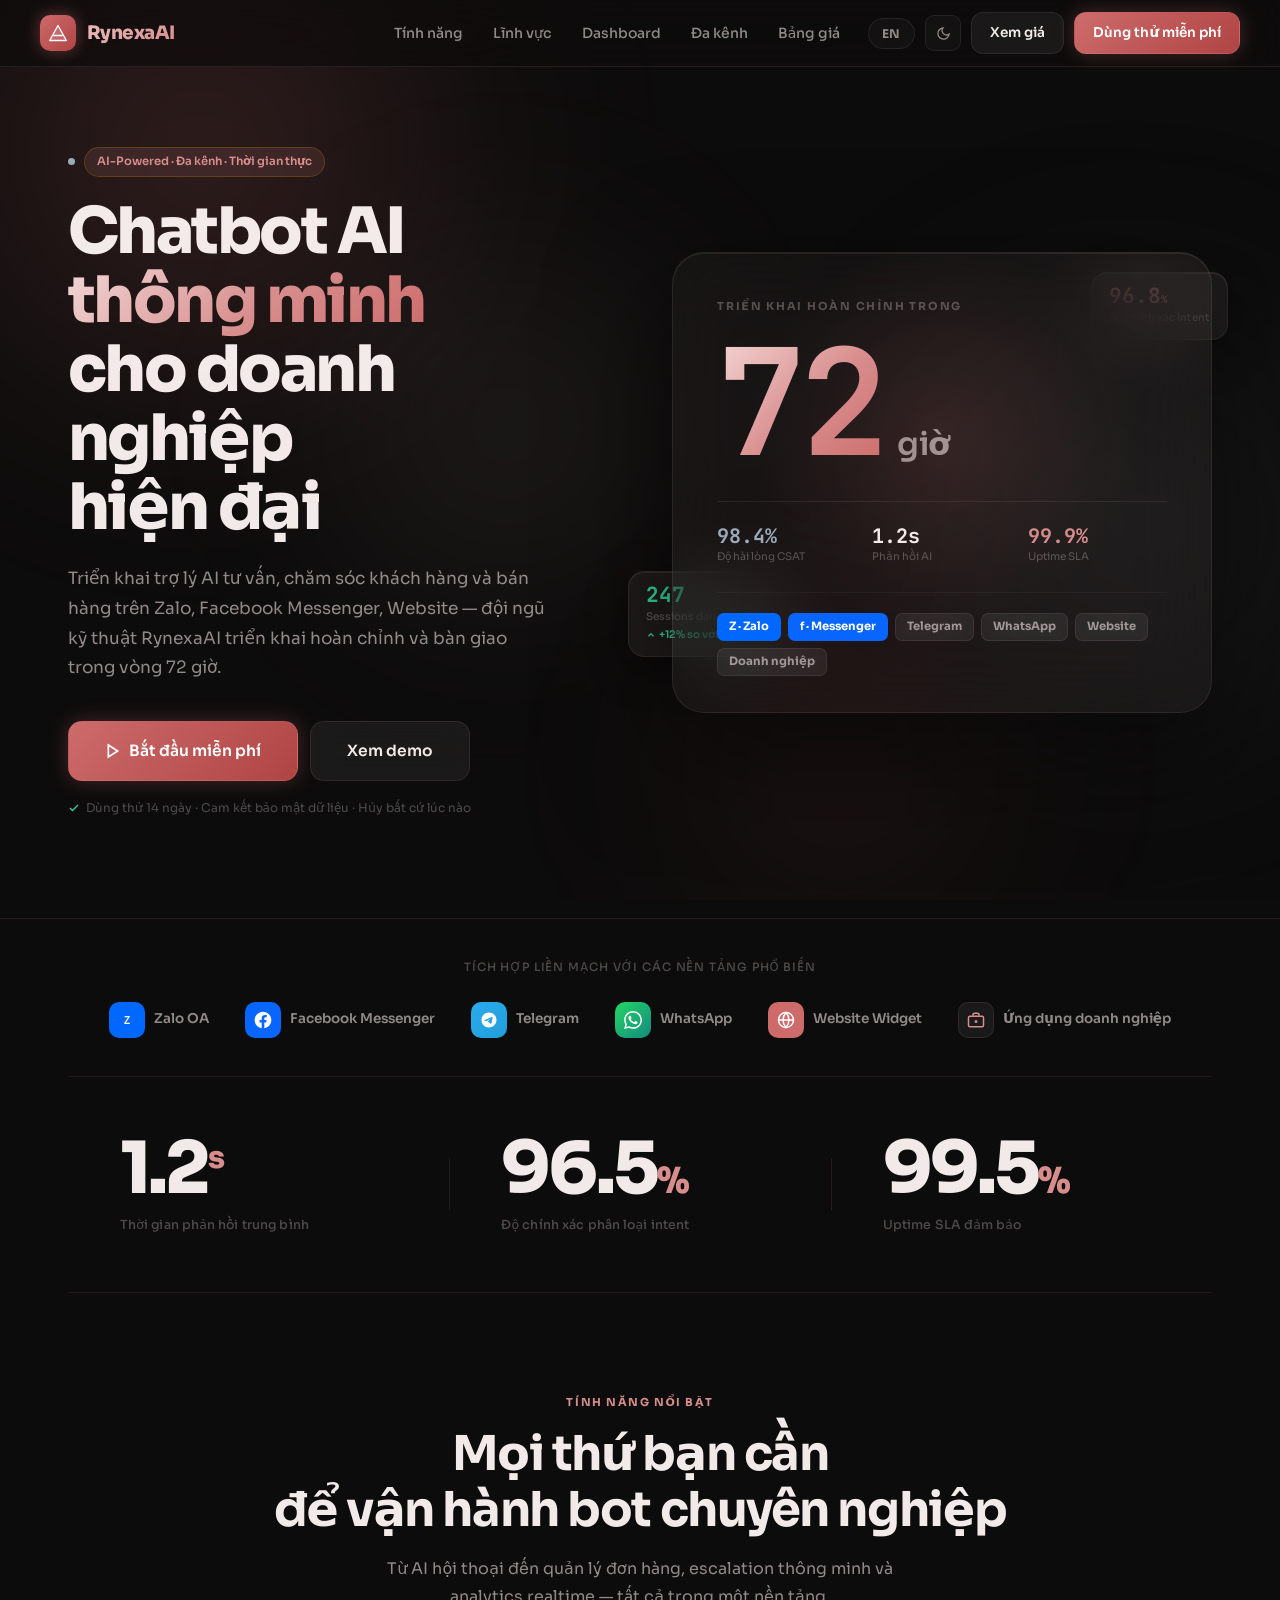
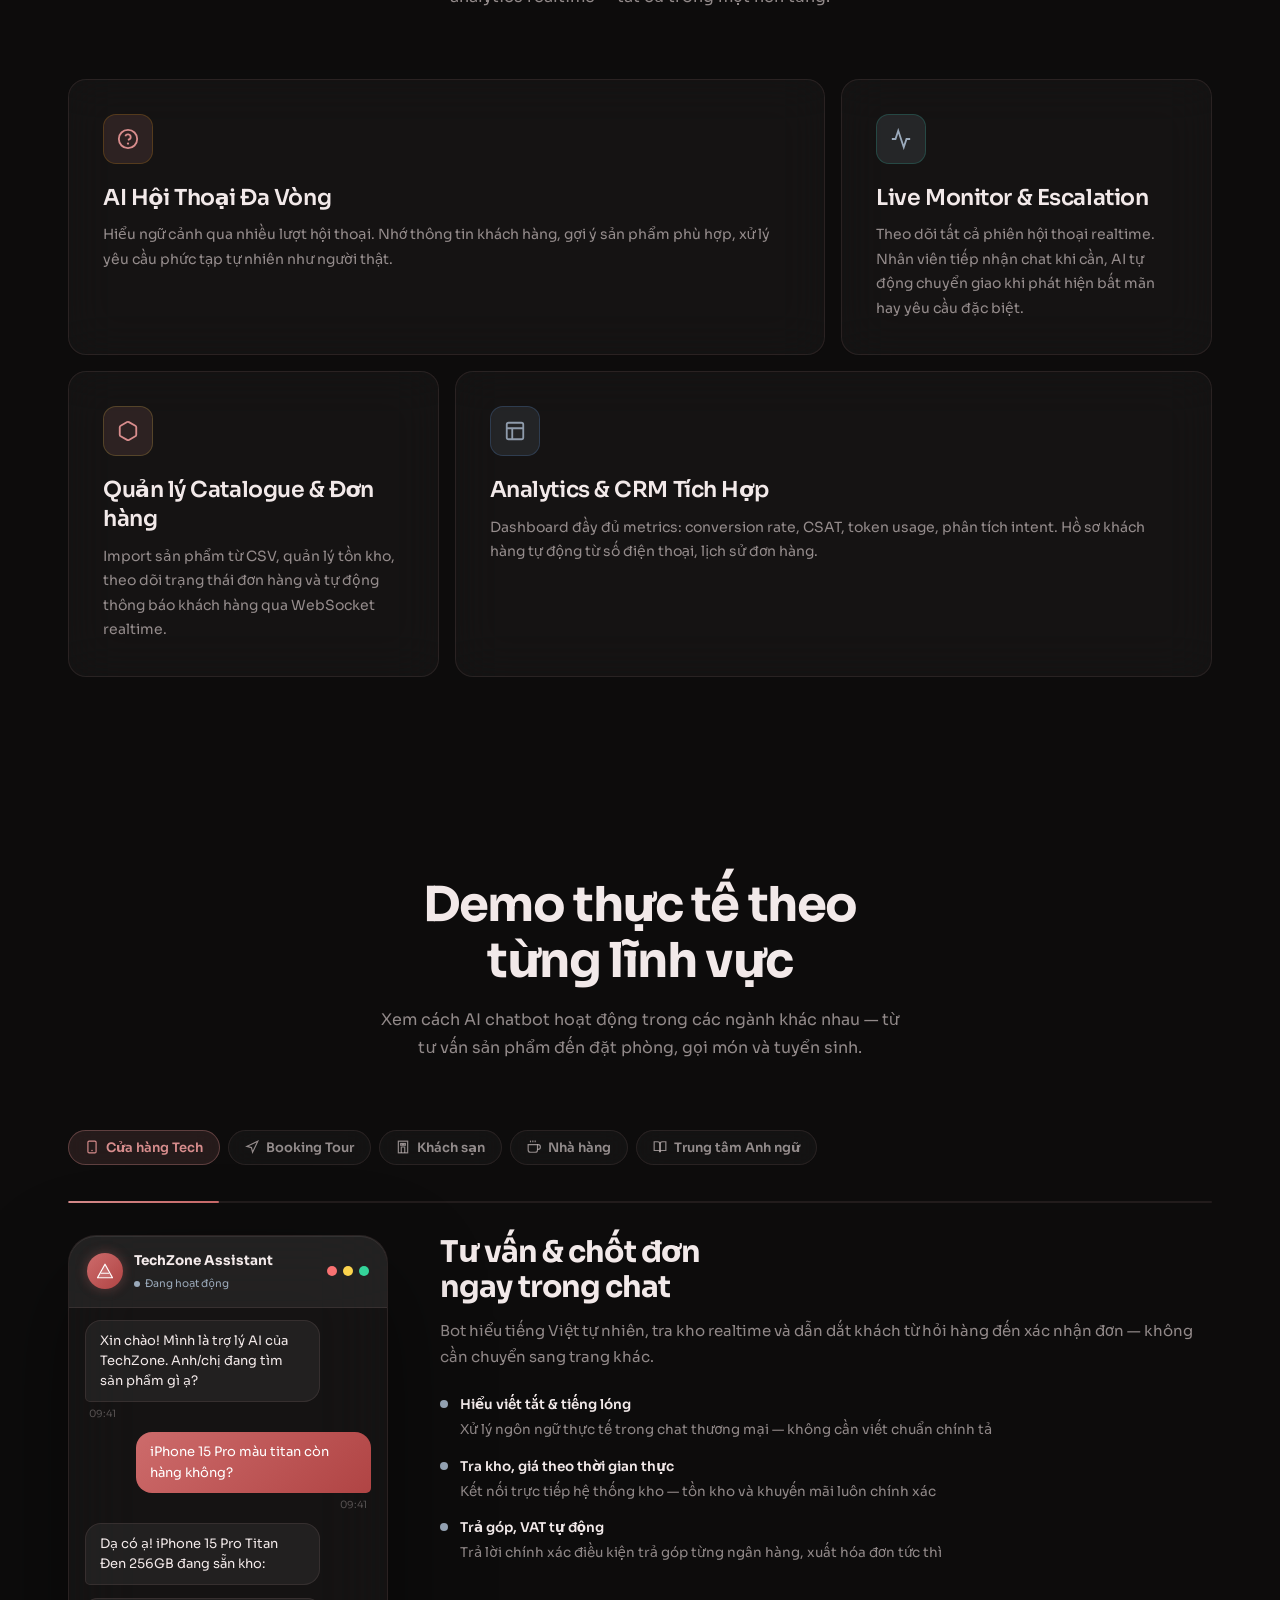
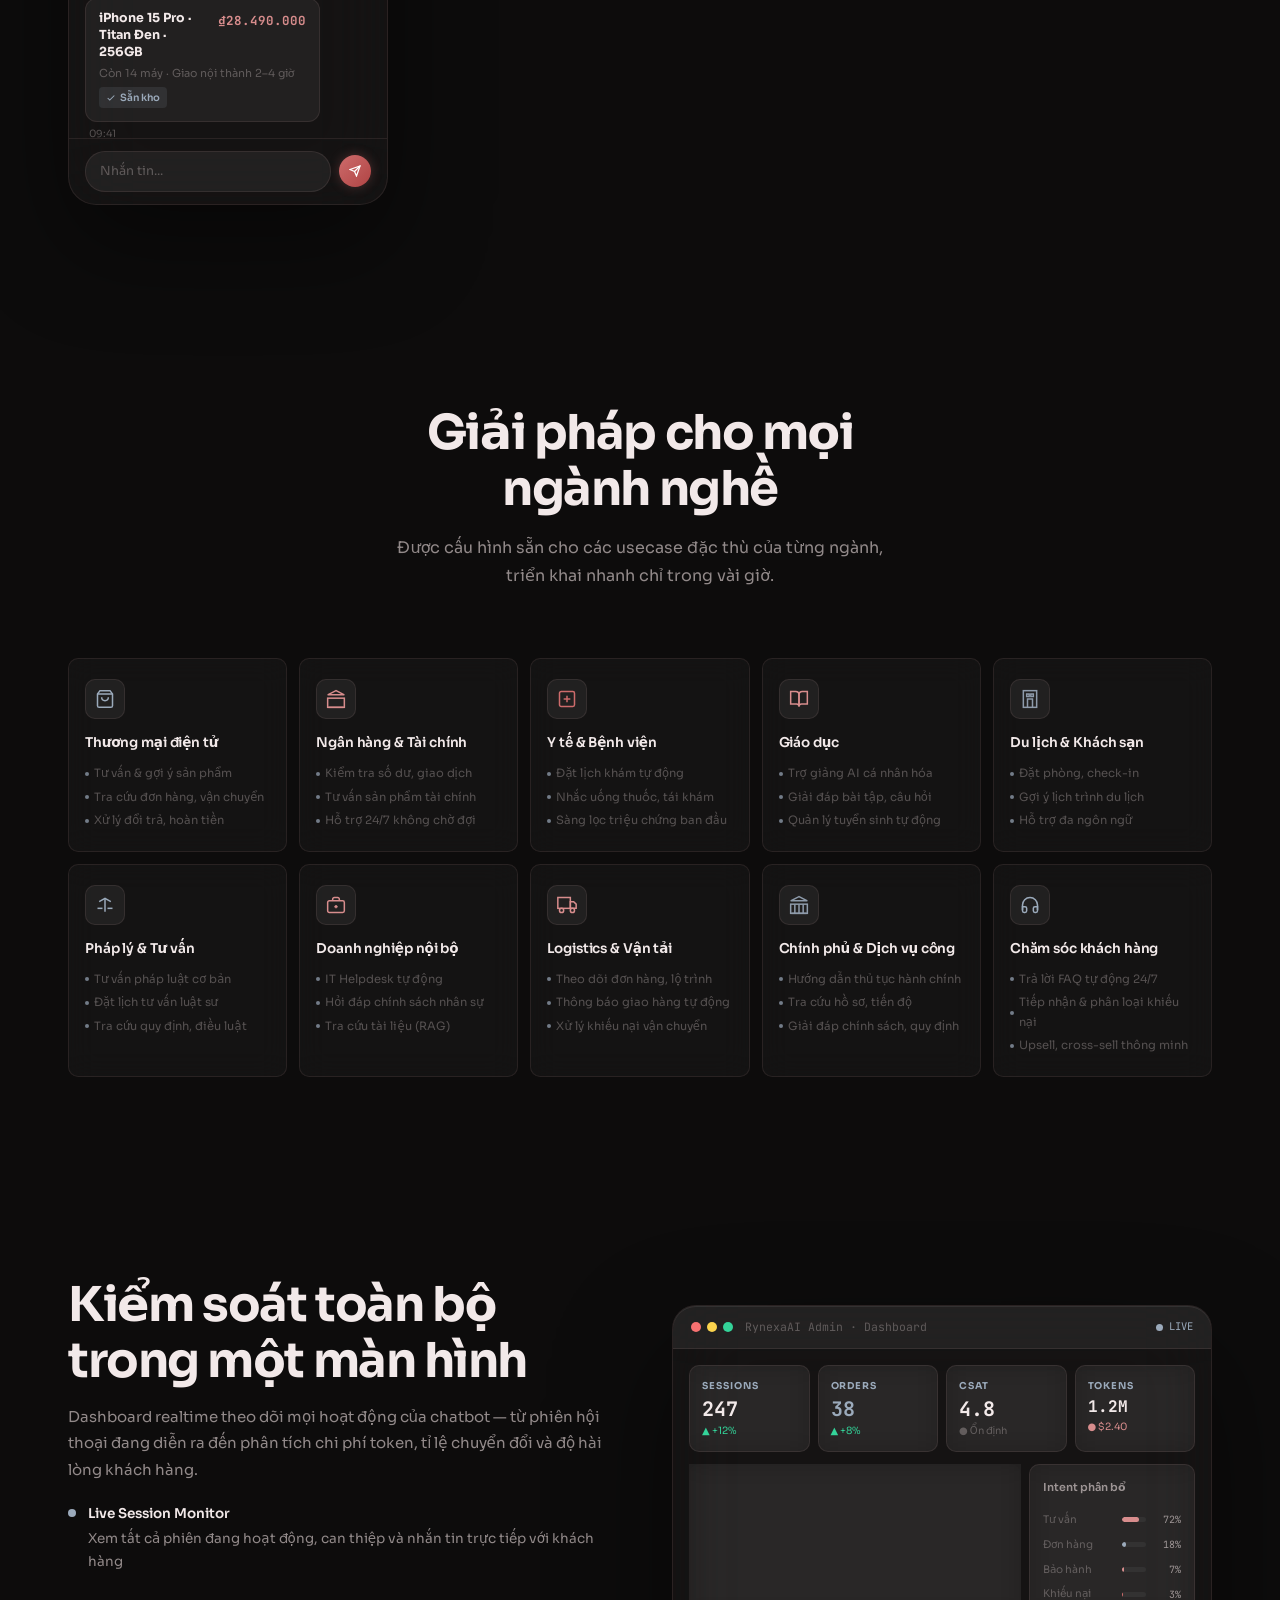
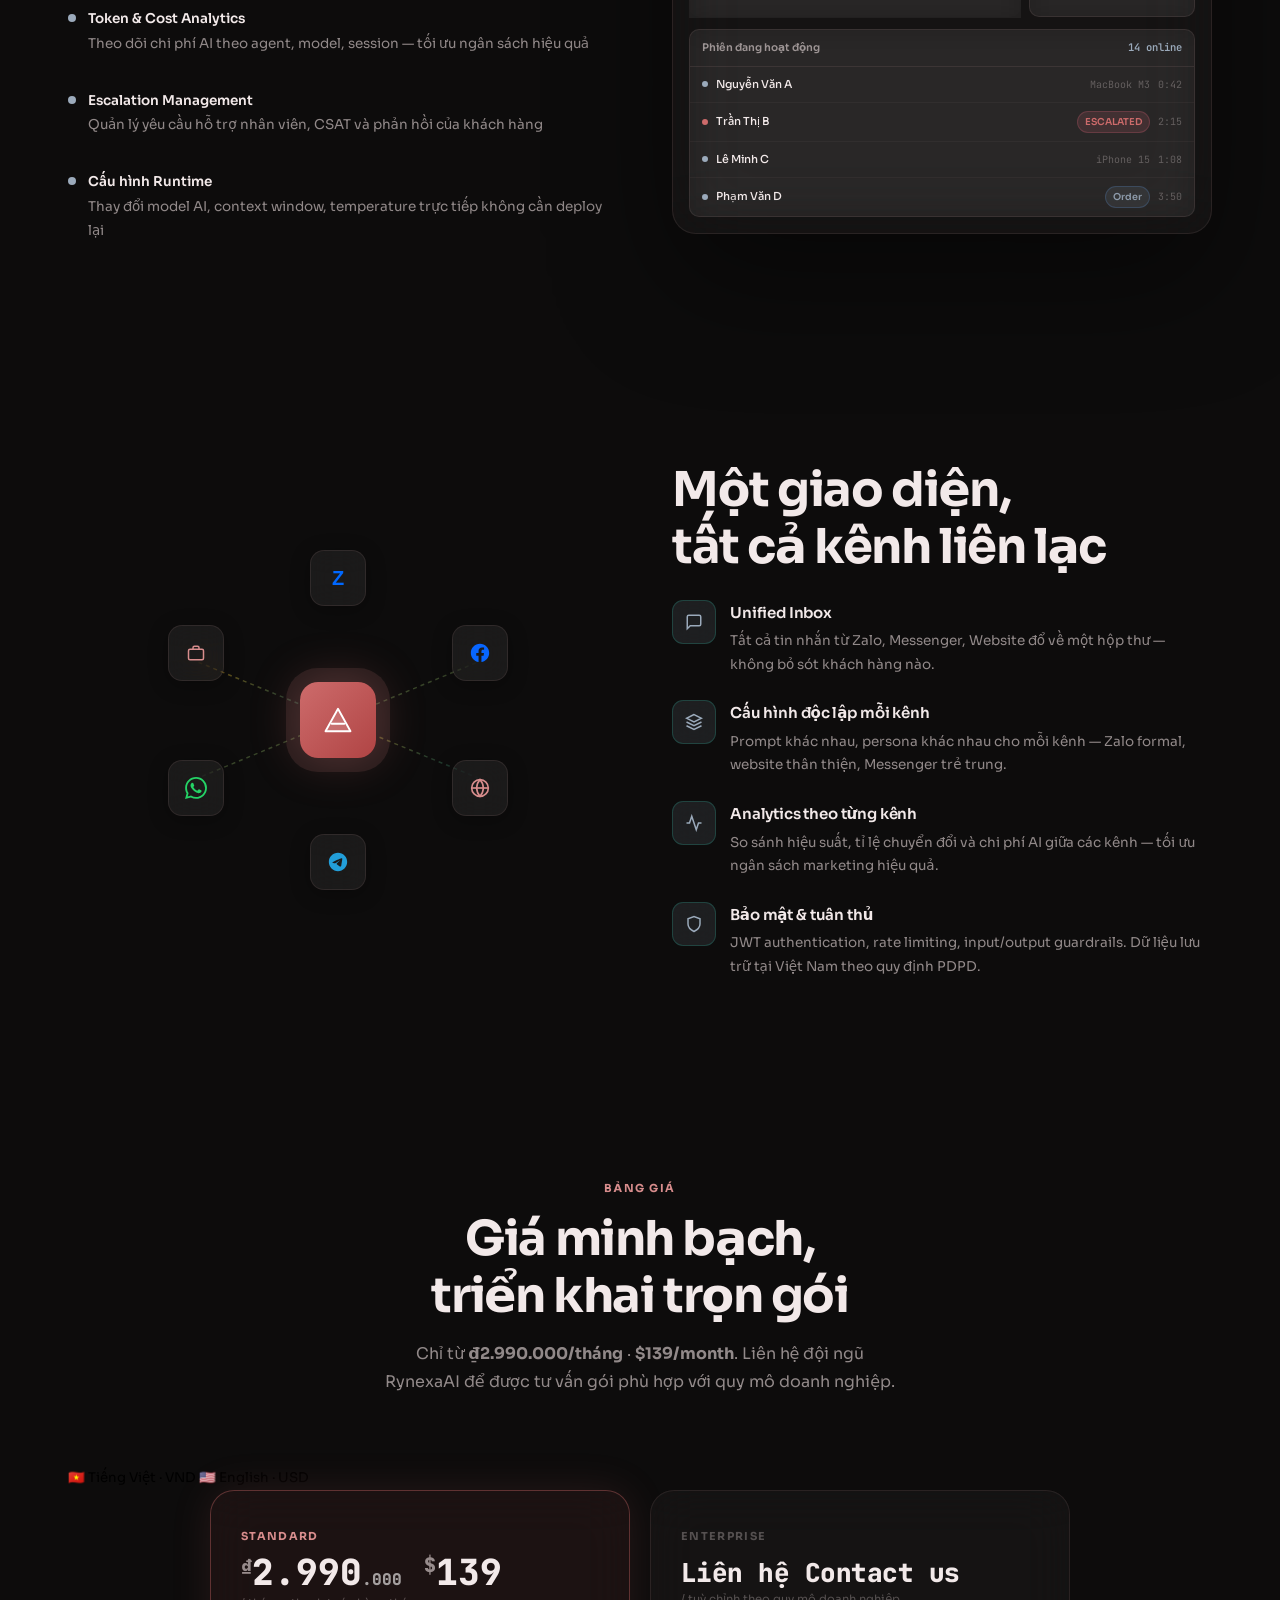
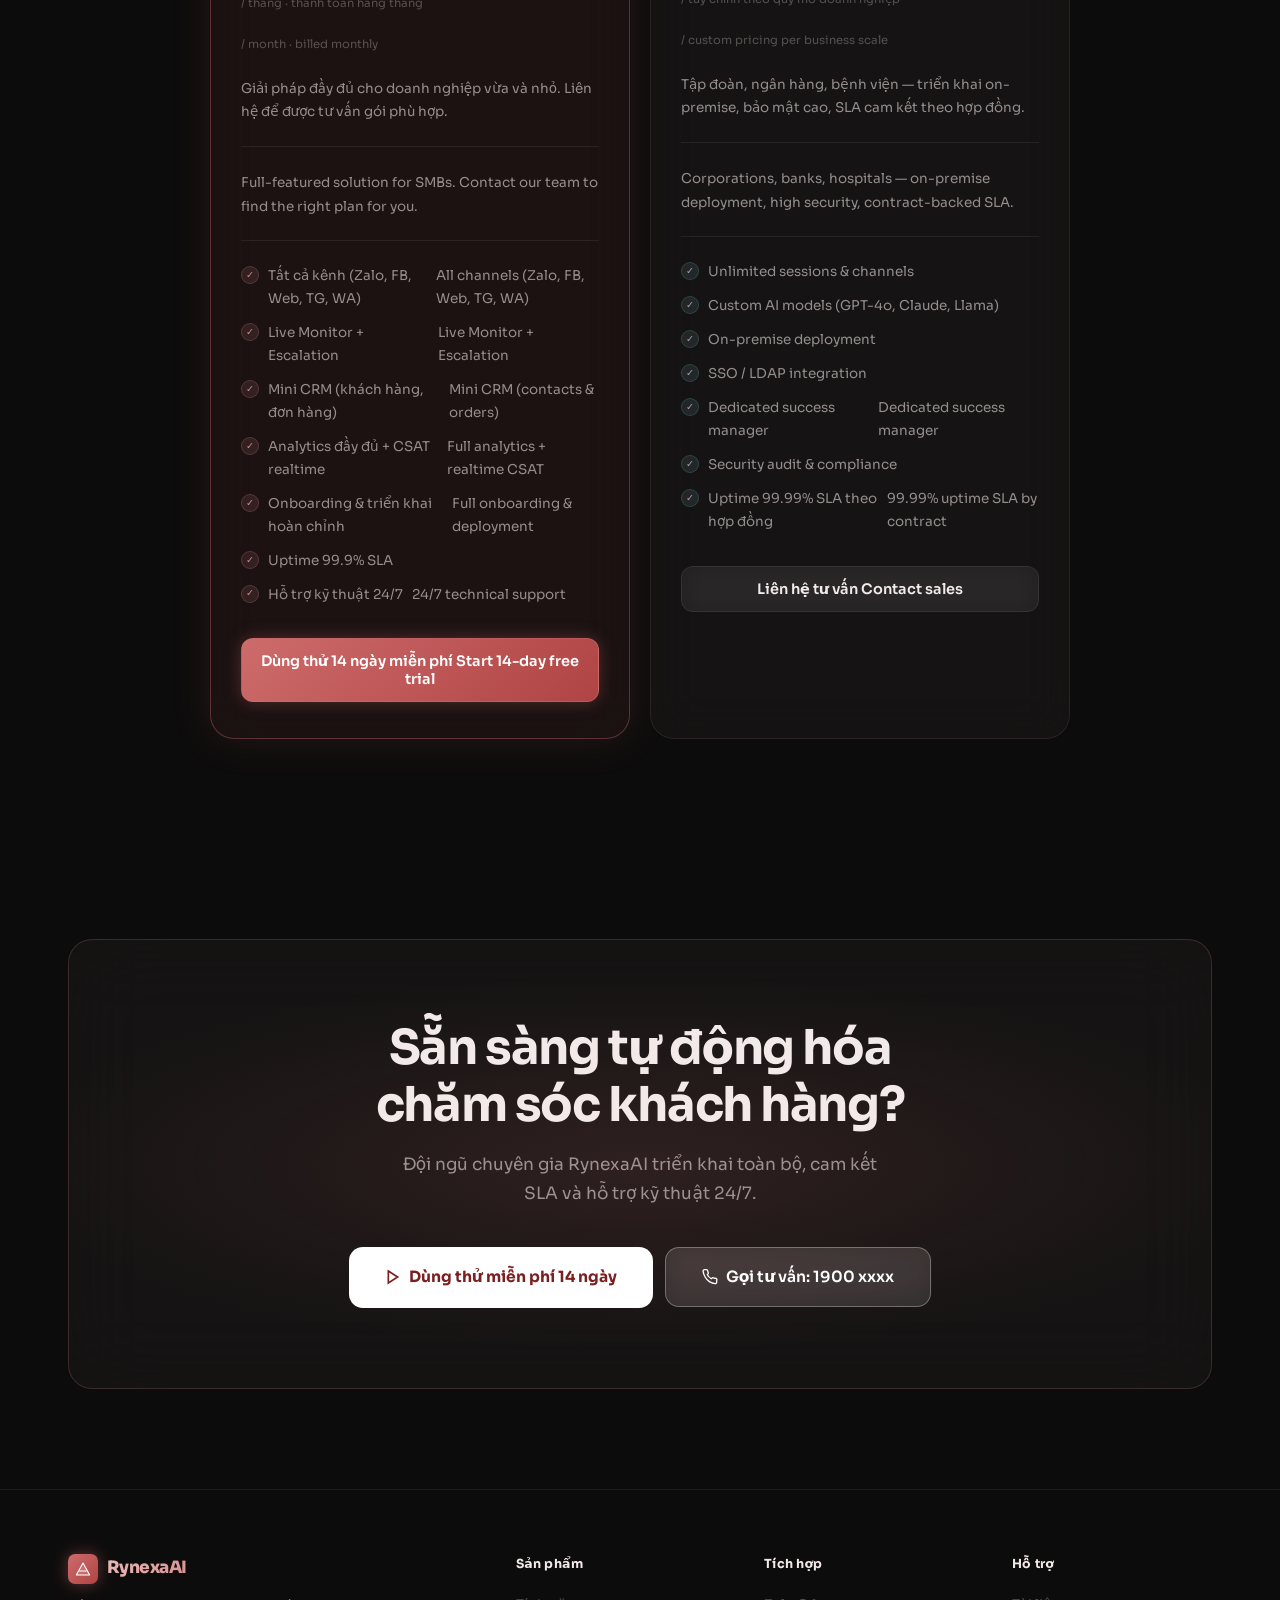
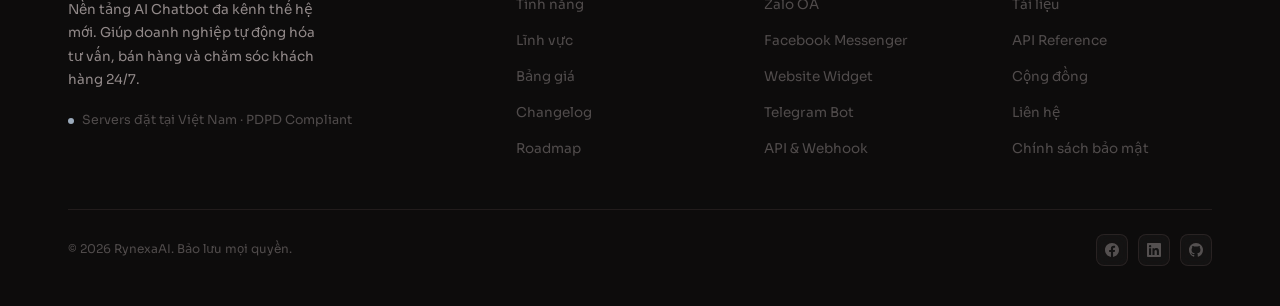
==== commit e8196a52: "feat(landing): add VI/EN language toggle — navbar, hero, mobile menu (partial) Part 1 of full biling" ====
--- a/landing/index.html
+++ b/landing/index.html
@@ -1,5 +1,5 @@
 <!DOCTYPE html>
-<html lang="vi" data-theme="dark">
+<html lang="vi" data-theme="dark" data-lang="vi">
 <head>
 <meta charset="UTF-8">
 <meta name="viewport" content="width=device-width,initial-scale=1">
@@ -380,12 +380,11 @@
 .price-card.hot .price-btn{background:linear-gradient(135deg,#CD6B6B,#B04444);color:#fff;border-color:rgba(205,107,107,.5);box-shadow:0 0 18px rgba(205,107,107,.3)}
 .price-card.hot .price-btn:hover{background:linear-gradient(135deg,#D88D8D,#CD6B6B);box-shadow:0 0 32px rgba(216,141,141,.45)}
 @media(max-width:700px){.price-grid{grid-template-columns:1fr!important;max-width:420px;margin-inline:auto}}
-.price-cur-toggle{display:flex;justify-content:center;gap:6px;margin-bottom:32px}
-.pct-btn{display:inline-flex;align-items:center;gap:7px;padding:8px 22px;border-radius:99px;border:1px solid var(--gb);background:var(--g1);color:var(--text-2);font-size:13px;font-weight:600;font-family:var(--font);cursor:pointer;transition:all .2s var(--ease);backdrop-filter:var(--blur-sm);-webkit-backdrop-filter:var(--blur-sm)}
-.pct-btn.active{background:var(--vdim);border-color:rgba(216,141,141,.35);color:var(--violet)}
-.pct-btn .flag{font-size:15px;line-height:1}
-#price-section[data-cur="vnd"] .p-usd{display:none}
-#price-section[data-cur="usd"] .p-vnd{display:none}
+/* ── I18N ───────────────────────────────────────────────────────────────── */
+html[data-lang="vi"] .lang-en{display:none!important}
+html[data-lang="en"] .lang-vi{display:none!important}
+.lang-btn{display:inline-flex;align-items:center;gap:5px;padding:7px 13px;border-radius:99px;border:1px solid var(--gb);background:var(--g1);color:var(--text-2);font-size:12px;font-weight:700;font-family:var(--font);cursor:pointer;transition:all .2s var(--ease);letter-spacing:.04em;backdrop-filter:var(--blur-sm);-webkit-backdrop-filter:var(--blur-sm)}
+.lang-btn:hover{border-color:var(--gb-hi);color:var(--text);background:var(--g2)}
 
 /* ── CTA ─────────────────────────────────────────────────────────────────── */
 .cta-card{background:var(--g1);backdrop-filter:var(--blur-lg);-webkit-backdrop-filter:var(--blur-lg);border:1px solid rgba(216,141,141,.2);border-radius:var(--r-xl);padding:80px 60px;text-align:center;position:relative;overflow:hidden}
@@ -436,21 +435,25 @@
       <span class="logo-name">RynexaAI</span>
     </a>
     <ul class="nav-links">
-      <li><a href="#tinh-nang">Tính năng</a></li>
-      <li><a href="#linh-vuc">Lĩnh vực</a></li>
+      <li><a href="#tinh-nang"><span class="lang-vi">Tính năng</span><span class="lang-en">Features</span></a></li>
+      <li><a href="#linh-vuc"><span class="lang-vi">Lĩnh vực</span><span class="lang-en">Industries</span></a></li>
       <li><a href="#dashboard">Dashboard</a></li>
-      <li><a href="#omni">Đa kênh</a></li>
-      <li><a href="#bang-gia">Bảng giá</a></li>
+      <li><a href="#omni"><span class="lang-vi">Đa kênh</span><span class="lang-en">Omnichannel</span></a></li>
+      <li><a href="#bang-gia"><span class="lang-vi">Bảng giá</span><span class="lang-en">Pricing</span></a></li>
     </ul>
     <div class="nav-acts">
+      <button class="lang-btn" id="lang-btn" aria-label="Switch language">
+        <span class="lang-vi">EN</span>
+        <span class="lang-en">VI</span>
+      </button>
       <button class="theme-btn" id="theme-btn" title="Chuyển giao diện" aria-label="Toggle theme">
         <svg id="ico-sun" width="15" height="15" viewBox="0 0 24 24" fill="none" stroke="currentColor" stroke-width="2" style="display:none"><circle cx="12" cy="12" r="5"/><line x1="12" y1="1" x2="12" y2="3"/><line x1="12" y1="21" x2="12" y2="23"/><line x1="4.22" y1="4.22" x2="5.64" y2="5.64"/><line x1="18.36" y1="18.36" x2="19.78" y2="19.78"/><line x1="1" y1="12" x2="3" y2="12"/><line x1="21" y1="12" x2="23" y2="12"/><line x1="4.22" y1="19.78" x2="5.64" y2="18.36"/><line x1="18.36" y1="5.64" x2="19.78" y2="4.22"/></svg>
         <svg id="ico-moon" width="15" height="15" viewBox="0 0 24 24" fill="none" stroke="currentColor" stroke-width="2"><path d="M21 12.79A9 9 0 1 1 11.21 3 7 7 0 0 0 21 12.79z"/></svg>
       </button>
-      <a href="#bang-gia" class="btn btn-glass" style="padding:9px 18px;font-size:13.5px">Xem giá</a>
-      <a href="#lien-he" class="btn btn-primary" style="padding:9px 18px;font-size:13.5px">Dùng thử miễn phí</a>
-    </div>
-    <button class="menu-btn" id="menu-btn" aria-label="Mở menu" aria-expanded="false">
+      <a href="#bang-gia" class="btn btn-glass" style="padding:9px 18px;font-size:13.5px"><span class="lang-vi">Xem giá</span><span class="lang-en">Pricing</span></a>
+      <a href="#lien-he" class="btn btn-primary" style="padding:9px 18px;font-size:13.5px"><span class="lang-vi">Dùng thử miễn phí</span><span class="lang-en">Free Trial</span></a>
+    </div>
+    <button class="menu-btn" id="menu-btn" aria-label="Open menu" aria-expanded="false">
       <span></span><span></span><span></span>
     </button>
   </div>
@@ -459,16 +462,16 @@
 <!-- ── MOBILE MENU ────────────────────────────────────────────────────────── -->
 <div class="mobile-menu" id="mobile-menu" aria-hidden="true">
   <ul class="mm-links">
-    <li><a href="#tinh-nang">Tính năng</a></li>
-    <li><a href="#demo">Demo thực tế</a></li>
-    <li><a href="#linh-vuc">Lĩnh vực</a></li>
+    <li><a href="#tinh-nang"><span class="lang-vi">Tính năng</span><span class="lang-en">Features</span></a></li>
+    <li><a href="#demo"><span class="lang-vi">Demo thực tế</span><span class="lang-en">Live Demo</span></a></li>
+    <li><a href="#linh-vuc"><span class="lang-vi">Lĩnh vực</span><span class="lang-en">Industries</span></a></li>
     <li><a href="#dashboard">Dashboard</a></li>
-    <li><a href="#omni">Đa kênh</a></li>
-    <li><a href="#bang-gia">Bảng giá</a></li>
+    <li><a href="#omni"><span class="lang-vi">Đa kênh</span><span class="lang-en">Omnichannel</span></a></li>
+    <li><a href="#bang-gia"><span class="lang-vi">Bảng giá</span><span class="lang-en">Pricing</span></a></li>
   </ul>
   <div class="mm-cta">
-    <a href="#lien-he" class="btn btn-primary" style="justify-content:center;font-size:14.5px">Dùng thử miễn phí 14 ngày</a>
-    <a href="#bang-gia" class="btn btn-glass" style="justify-content:center;font-size:14px">Xem bảng giá</a>
+    <a href="#lien-he" class="btn btn-primary" style="justify-content:center;font-size:14.5px"><span class="lang-vi">Dùng thử miễn phí 14 ngày</span><span class="lang-en">Start 14-day Free Trial</span></a>
+    <a href="#bang-gia" class="btn btn-glass" style="justify-content:center;font-size:14px"><span class="lang-vi">Xem bảng giá</span><span class="lang-en">View Pricing</span></a>
   </div>
 </div>
 
@@ -479,35 +482,38 @@
       <div class="hero-copy reveal">
         <div class="hero-eyebrow">
           <div class="ldot"></div>
-          <span class="badge badge-violet">AI-Powered · Đa kênh · Thời gian thực</span>
+          <span class="badge badge-violet"><span class="lang-vi">AI-Powered · Đa kênh · Thời gian thực</span><span class="lang-en">AI-Powered · Omnichannel · Real-time</span></span>
         </div>
         <h1 class="hero-title">
-          Chatbot AI<br>
+          <span class="lang-vi">Chatbot AI<br>
           <span class="grad">thông minh</span><br>
           cho doanh nghiệp<br>
-          hiện đại
+          hiện đại</span>
+          <span class="lang-en">Smart AI Chatbot<br>
+          <span class="grad">for modern</span><br>
+          businesses</span>
         </h1>
-        <p class="hero-sub">Triển khai trợ lý AI tư vấn, chăm sóc khách hàng và bán hàng trên Zalo, Facebook Messenger, Website — đội ngũ kỹ thuật RynexaAI triển khai hoàn chỉnh và bàn giao trong vòng 72 giờ.</p>
+        <p class="hero-sub"><span class="lang-vi">Triển khai trợ lý AI tư vấn, chăm sóc khách hàng và bán hàng trên Zalo, Facebook Messenger, Website — đội ngũ kỹ thuật RynexaAI triển khai hoàn chỉnh và bàn giao trong vòng 72 giờ.</span><span class="lang-en">Automate 85% of customer support. Bot understands natural language, integrates with Zalo, Messenger, Website — deploy in 72 hours.</span></p>
         <div class="hero-cta">
           <a href="#lien-he" class="btn btn-primary btn-lg">
             <svg width="16" height="16" viewBox="0 0 24 24" fill="none" stroke="currentColor" stroke-width="2.5"><polygon points="5 3 19 12 5 21 5 3"/></svg>
-            Bắt đầu miễn phí
+            <span class="lang-vi">Bắt đầu miễn phí</span><span class="lang-en">Start 14-day Free Trial</span>
           </a>
-          <a href="#dashboard" class="btn btn-glass btn-lg">Xem demo</a>
+          <a href="#dashboard" class="btn btn-glass btn-lg"><span class="lang-vi">Xem demo</span><span class="lang-en">Watch Live Demo</span></a>
         </div>
         <p class="hero-note">
           <svg width="12" height="12" viewBox="0 0 24 24" fill="none" stroke="currentColor" stroke-width="2.5"><polyline points="20 6 9 17 4 12"/></svg>
-          Dùng thử 14 ngày · Cam kết bảo mật dữ liệu · Hủy bất cứ lúc nào
+          <span class="lang-vi">Dùng thử 14 ngày · Cam kết bảo mật dữ liệu · Hủy bất cứ lúc nào</span><span class="lang-en">No credit card required · Deploy in 72 hours · 24/7 Support</span>
         </p>
       </div>
 
       <div class="hero-demo reveal" style="position:relative;transition-delay:.15s">
         <div class="float-chip fc-1">
           <div class="chip-val" style="color:var(--green)">247</div>
-          <div class="chip-lbl">Sessions đang hoạt động</div>
+          <div class="chip-lbl"><span class="lang-vi">Sessions đang hoạt động</span><span class="lang-en">Active sessions</span></div>
           <div class="chip-delta">
             <svg width="10" height="10" viewBox="0 0 24 24" fill="none" stroke="currentColor" stroke-width="3"><polyline points="18 15 12 9 6 15"/></svg>
-            +12% so với hôm qua
+            <span class="lang-vi">+12% so với hôm qua</span><span class="lang-en">+12% vs yesterday</span>
           </div>
         </div>
         <div class="float-chip fc-2">
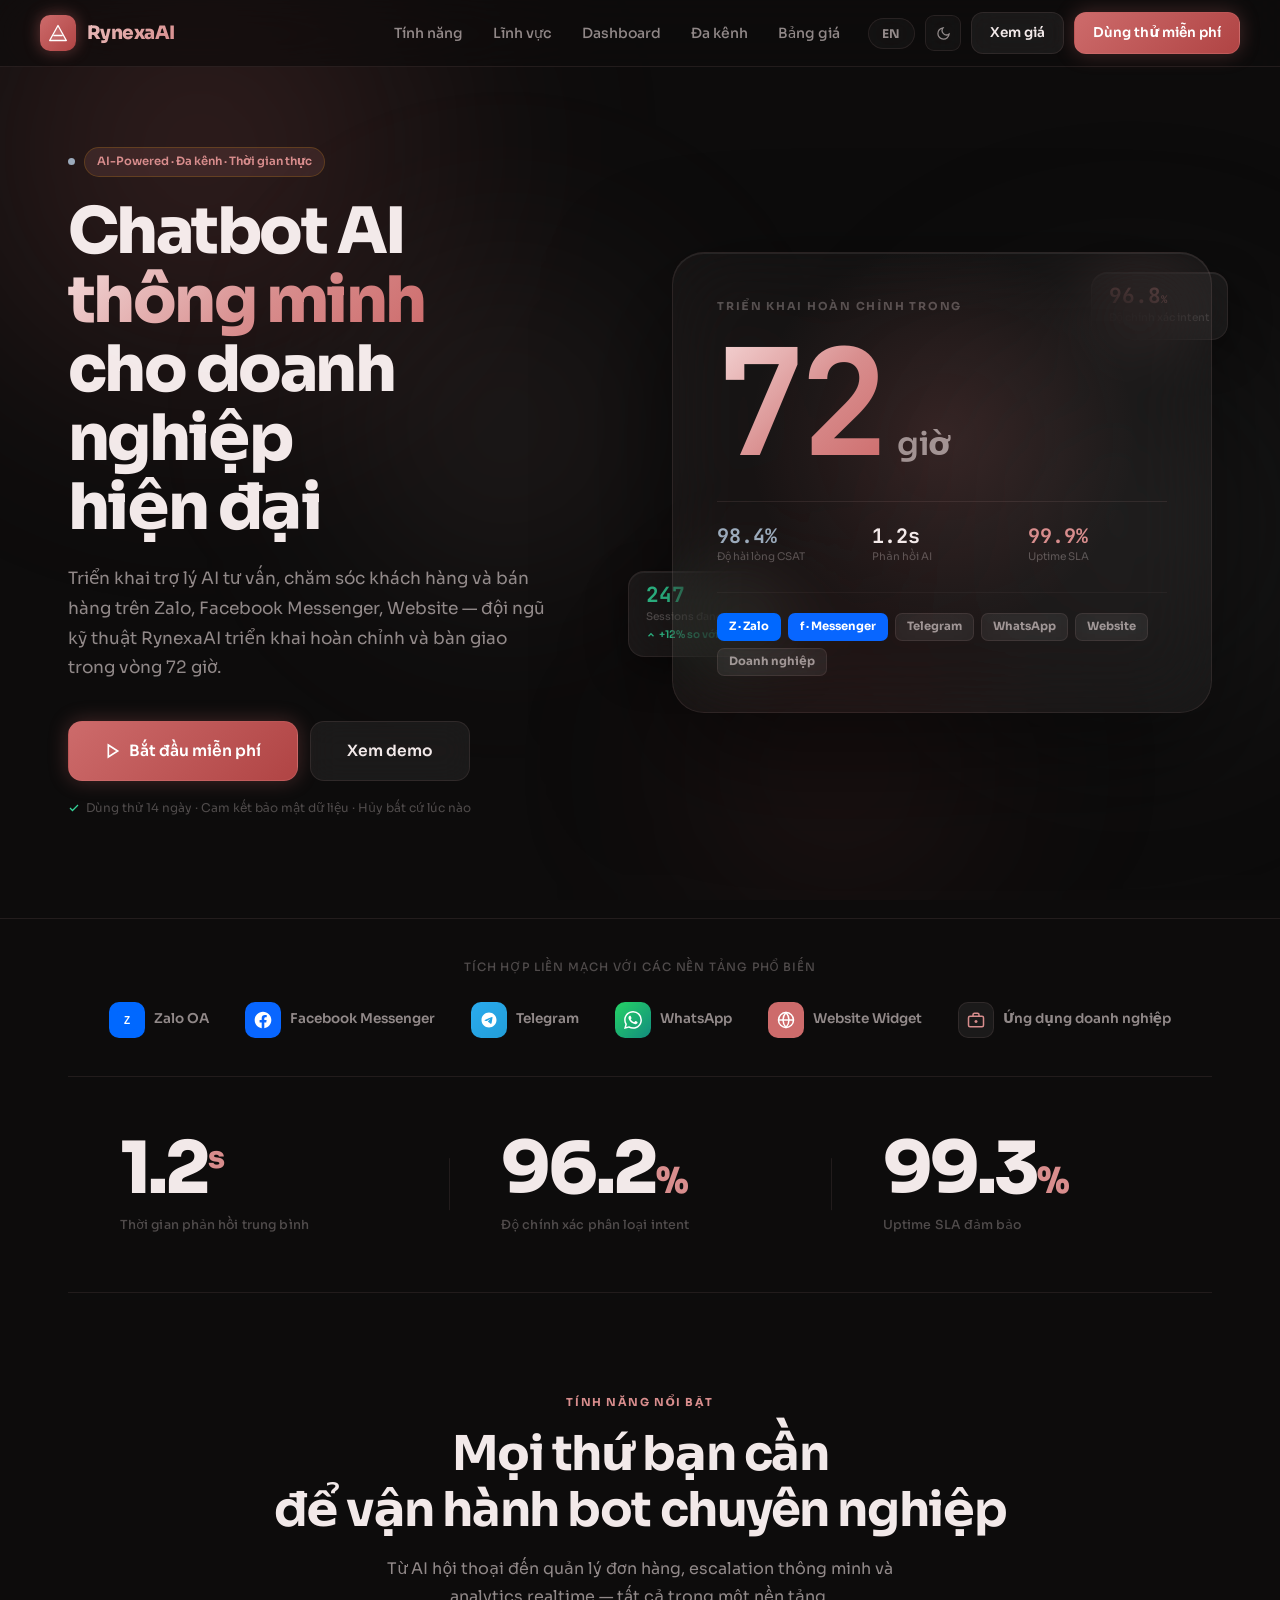
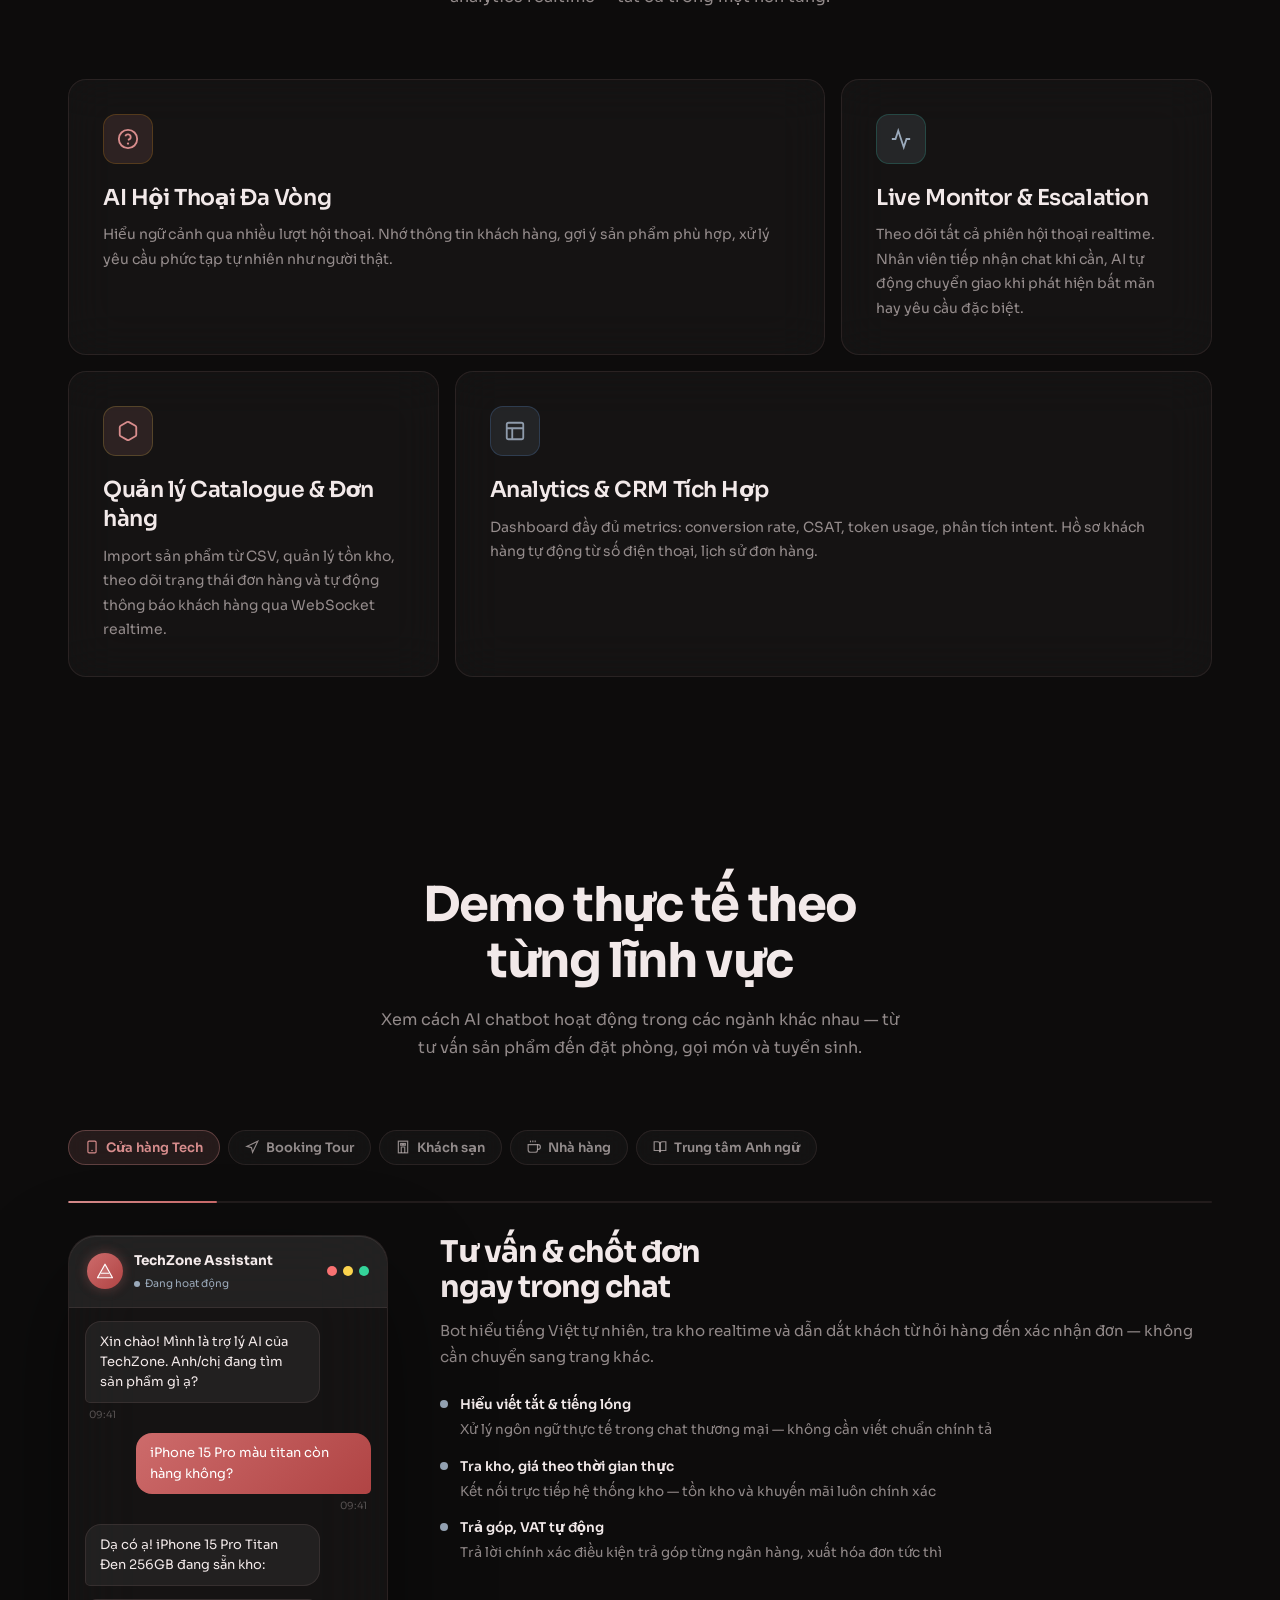
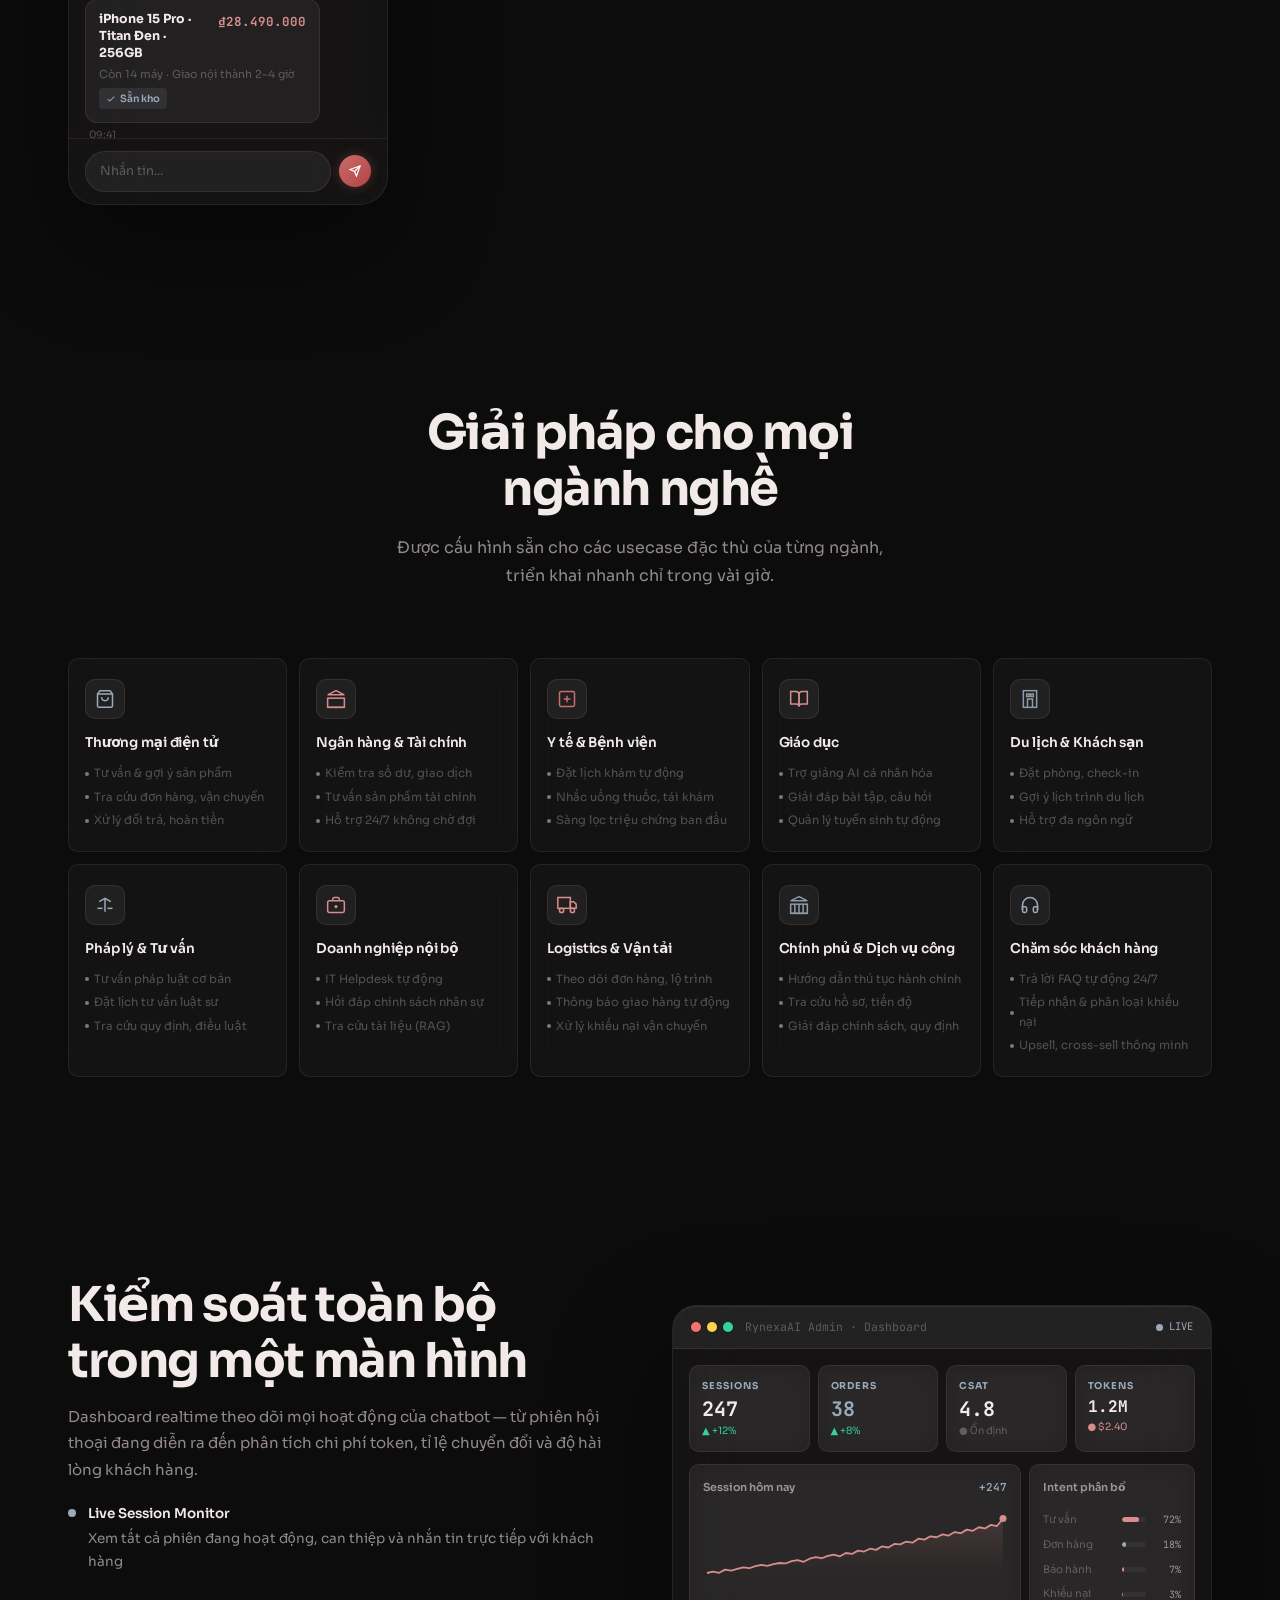
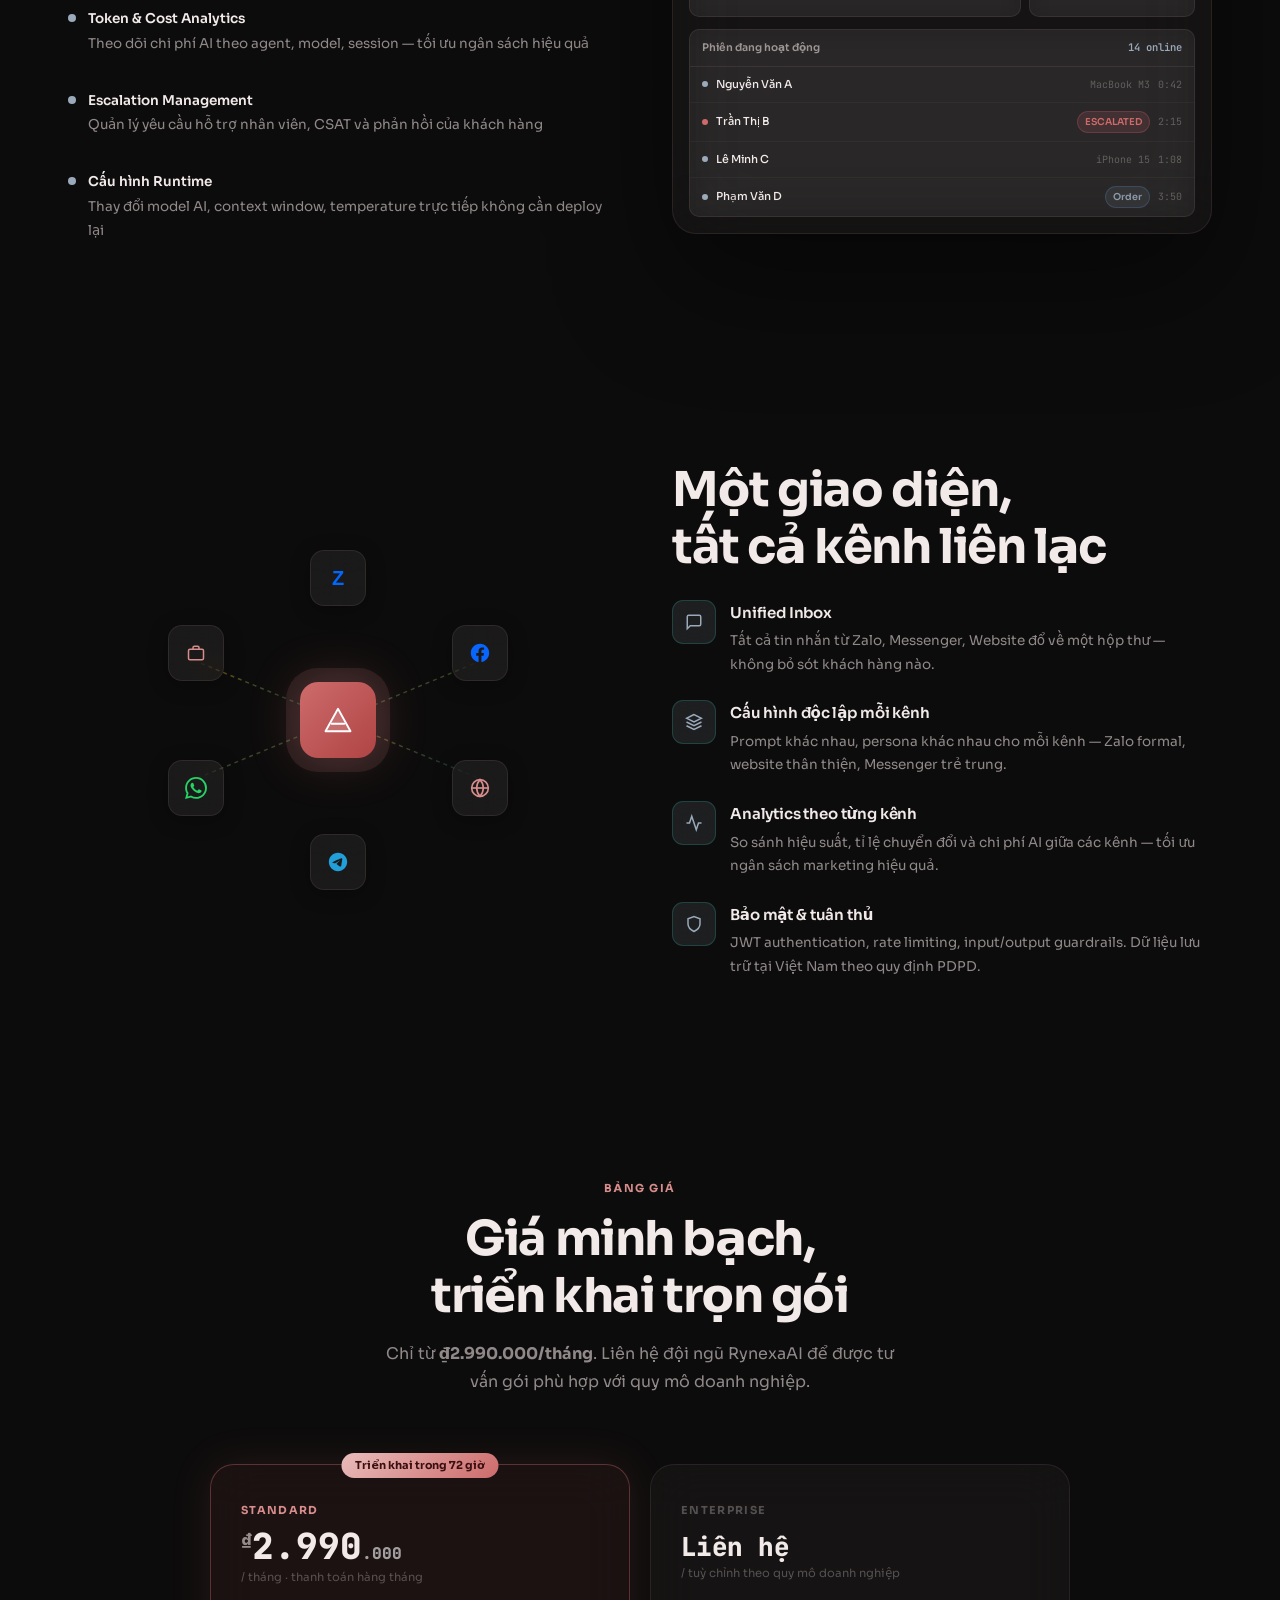
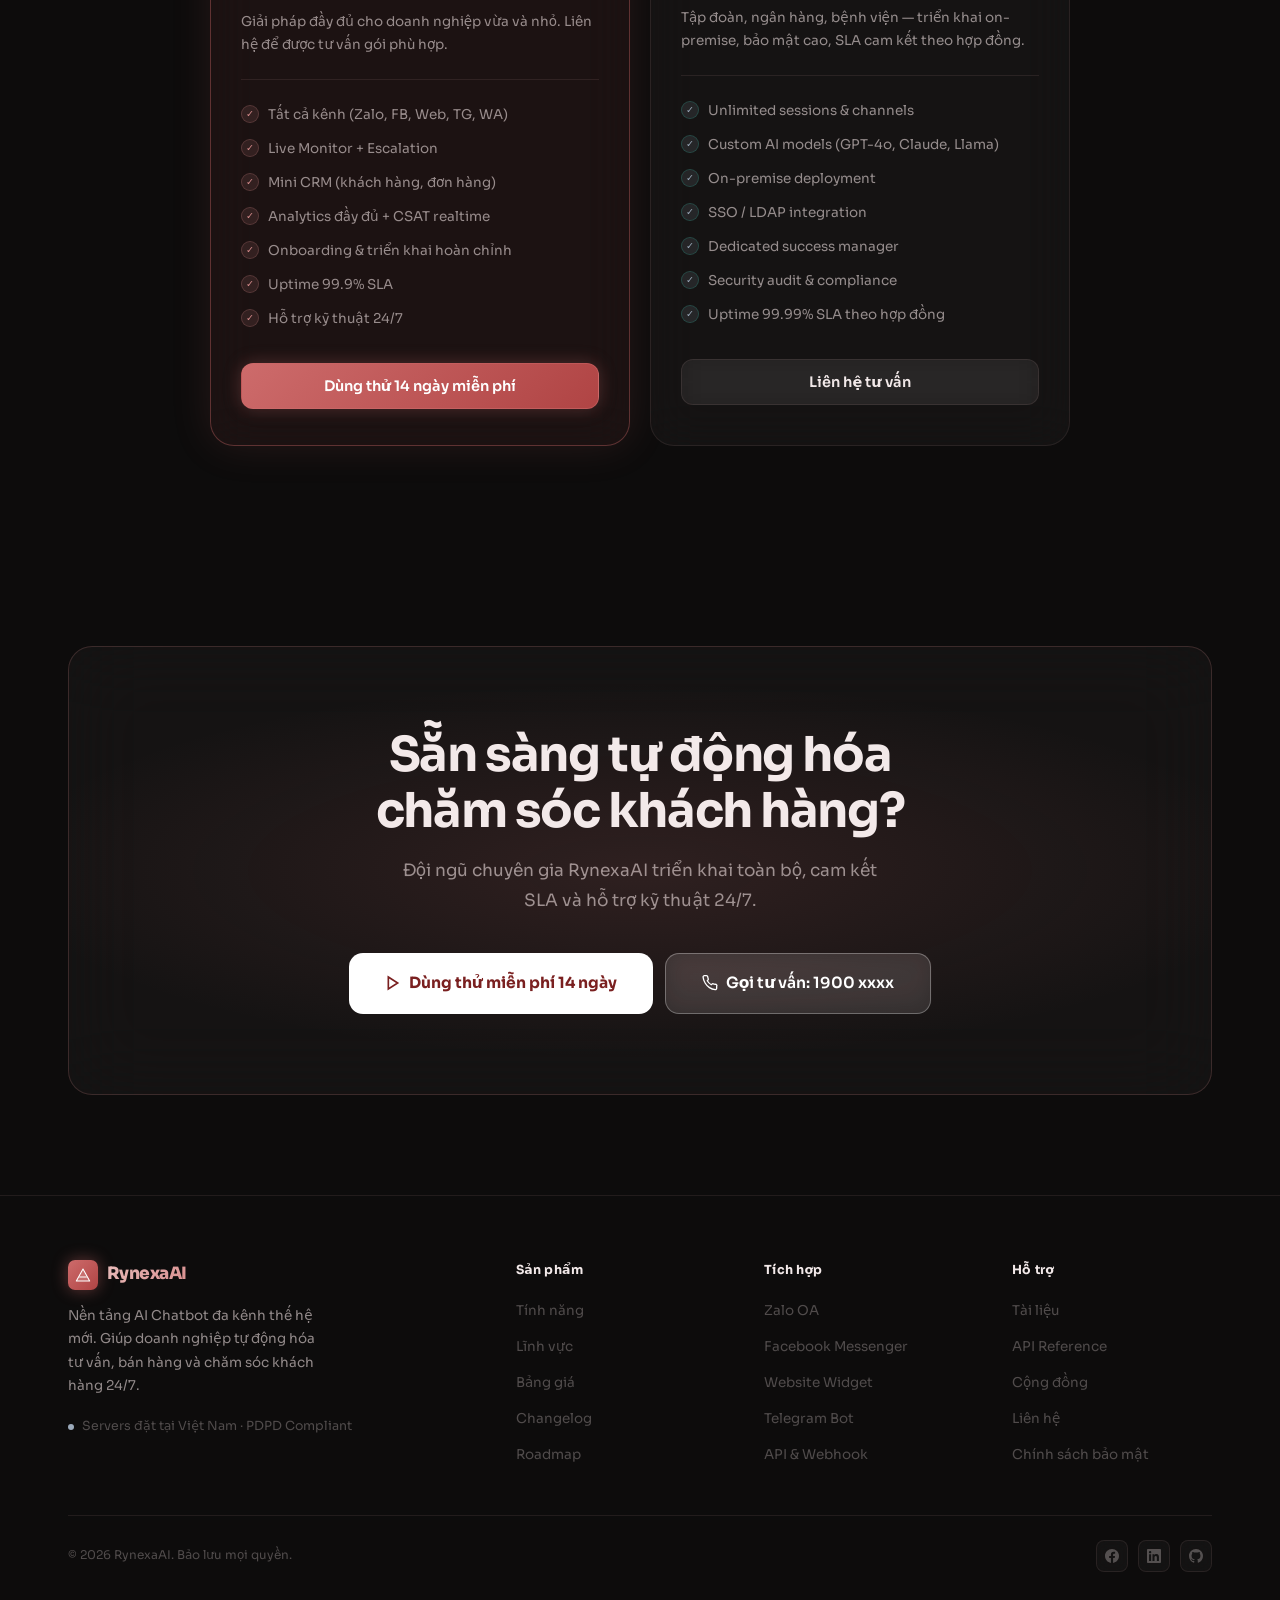
==== commit c7fc36cb: "feat(landing): complete VI/EN bilingual toggle across entire website Full language switcher implemen" ====
--- a/landing/index.html
+++ b/landing/index.html
@@ -518,24 +518,24 @@
         </div>
         <div class="float-chip fc-2">
           <div class="chip-val" style="color:var(--amber)">96.8<span style="font-size:.5em">%</span></div>
-          <div class="chip-lbl">Độ chính xác intent</div>
+          <div class="chip-lbl"><span class="lang-vi">Độ chính xác intent</span><span class="lang-en">Intent accuracy</span></div>
         </div>
         <div class="delivery-display">
           <div class="dd-glow"></div>
-          <div class="dd-eyebrow">Triển khai hoàn chỉnh trong</div>
+          <div class="dd-eyebrow"><span class="lang-vi">Triển khai hoàn chỉnh trong</span><span class="lang-en">Full deployment in</span></div>
           <div class="dd-number">
             <span class="dd-digit">72</span>
-            <span class="dd-unit">giờ</span>
+            <span class="dd-unit"><span class="lang-vi">giờ</span><span class="lang-en">hrs</span></span>
           </div>
           <div class="dd-sep"></div>
           <div class="dd-metrics">
             <div class="dd-metric">
               <span class="dm-val" style="color:var(--teal)">98.4%</span>
-              <span class="dm-lbl">Độ hài lòng CSAT</span>
+              <span class="dm-lbl"><span class="lang-vi">Độ hài lòng CSAT</span><span class="lang-en">CSAT score</span></span>
             </div>
             <div class="dd-metric">
               <span class="dm-val">1.2s</span>
-              <span class="dm-lbl">Phản hồi AI</span>
+              <span class="dm-lbl"><span class="lang-vi">Phản hồi AI</span><span class="lang-en">AI response</span></span>
             </div>
             <div class="dd-metric">
               <span class="dm-val" style="color:var(--amber)">99.9%</span>
@@ -548,7 +548,7 @@
             <div class="dd-ch">Telegram</div>
             <div class="dd-ch">WhatsApp</div>
             <div class="dd-ch">Website</div>
-            <div class="dd-ch">Doanh nghiệp</div>
+            <div class="dd-ch"><span class="lang-vi">Doanh nghiệp</span><span class="lang-en">Enterprise</span></div>
           </div>
         </div>
       </div>
@@ -560,14 +560,14 @@
 <div class="divider"></div>
 <section class="channels">
   <div class="wrap">
-    <p class="ch-label">Tích hợp liền mạch với các nền tảng phổ biến</p>
+    <p class="ch-label"><span class="lang-vi">Tích hợp liền mạch với các nền tảng phổ biến</span><span class="lang-en">Seamless integration with popular platforms</span></p>
     <div class="ch-row">
       <div class="ch-item"><div class="ch-ico" style="background:#0068FF"><svg width="20" height="20" viewBox="0 0 40 40"><rect width="40" height="40" rx="10" fill="#0068FF"/><text x="50%" y="57%" font-size="20" text-anchor="middle" dominant-baseline="middle" fill="white" font-weight="800" font-family="Arial">Z</text></svg></div>Zalo OA</div>
       <div class="ch-item"><div class="ch-ico" style="background:#0866FF"><svg width="20" height="20" viewBox="0 0 24 24" fill="white"><path d="M12 2C6.477 2 2 6.477 2 12c0 4.99 3.657 9.128 8.438 9.878V14.89h-2.54V12h2.54V9.797c0-2.506 1.492-3.89 3.777-3.89 1.094 0 2.238.195 2.238.195v2.46h-1.26c-1.243 0-1.63.771-1.63 1.562V12h2.773l-.443 2.89h-2.33v6.988C18.343 21.128 22 16.99 22 12c0-5.523-4.477-10-10-10z"/></svg></div>Facebook Messenger</div>
       <div class="ch-item"><div class="ch-ico" style="background:linear-gradient(135deg,#2AABEE,#229ED9)"><svg width="18" height="18" viewBox="0 0 24 24" fill="white"><path d="M12 2C6.48 2 2 6.48 2 12s4.48 10 10 10 10-4.48 10-10S17.52 2 12 2zm4.64 6.8c-.15 1.58-.8 5.42-1.13 7.19-.14.75-.42 1-.68 1.03-.58.05-1.02-.38-1.58-.75-.88-.58-1.38-.94-2.23-1.5-.99-.65-.35-1.01.22-1.59.15-.15 2.71-2.48 2.76-2.69a.2.2 0 0 0-.05-.18c-.06-.05-.14-.03-.21-.02-.09.02-1.49.95-4.22 2.79-.4.27-.76.41-1.08.4-.36-.01-1.04-.2-1.55-.37-.63-.2-1.12-.31-1.08-.66.02-.18.27-.36.74-.55 2.92-1.27 4.86-2.11 5.83-2.51 2.78-1.16 3.35-1.36 3.73-1.36.08 0 .27.02.39.12.1.08.13.19.14.27-.01.06.01.24 0 .38z"/></svg></div>Telegram</div>
       <div class="ch-item"><div class="ch-ico" style="background:linear-gradient(135deg,#25D366,#128C7E)"><svg width="18" height="18" viewBox="0 0 24 24" fill="white"><path d="M17.472 14.382c-.297-.149-1.758-.867-2.03-.967-.273-.099-.471-.148-.67.15-.197.297-.767.966-.94 1.164-.173.199-.347.223-.644.075-.297-.15-1.255-.463-2.39-1.475-.883-.788-1.48-1.761-1.653-2.059-.173-.297-.018-.458.13-.606.134-.133.298-.347.446-.52.149-.174.198-.298.298-.497.099-.198.05-.371-.025-.52-.075-.149-.669-1.612-.916-2.207-.242-.579-.487-.5-.669-.51-.173-.008-.371-.01-.57-.01-.198 0-.52.074-.792.372-.272.297-1.04 1.016-1.04 2.479 0 1.462 1.065 2.875 1.213 3.074.149.198 2.096 3.2 5.077 4.487.709.306 1.262.489 1.694.625.712.227 1.36.195 1.871.118.571-.085 1.758-.719 2.006-1.413.248-.694.248-1.289.173-1.413-.074-.124-.272-.198-.57-.347m-5.421 7.403h-.004a9.87 9.87 0 0 1-5.031-1.378l-.361-.214-3.741.982.998-3.648-.235-.374a9.86 9.86 0 0 1-1.51-5.26c.001-5.45 4.436-9.884 9.888-9.884 2.64 0 5.122 1.03 6.988 2.898a9.825 9.825 0 0 1 2.893 6.994c-.003 5.45-4.437 9.884-9.885 9.884m8.413-18.297A11.815 11.815 0 0 0 12.05 0C5.495 0 .16 5.335.157 11.892c0 2.096.547 4.142 1.588 5.945L.057 24l6.305-1.654a11.882 11.882 0 0 0 5.683 1.448h.005c6.554 0 11.89-5.335 11.893-11.893a11.821 11.821 0 0 0-3.48-8.413Z"/></svg></div>WhatsApp</div>
       <div class="ch-item"><div class="ch-ico" style="background:var(--violet-2)"><svg width="18" height="18" viewBox="0 0 24 24" fill="none" stroke="white" stroke-width="2"><circle cx="12" cy="12" r="10"/><line x1="2" y1="12" x2="22" y2="12"/><path d="M12 2a15.3 15.3 0 0 1 4 10 15.3 15.3 0 0 1-4 10 15.3 15.3 0 0 1-4-10 15.3 15.3 0 0 1 4-10z"/></svg></div>Website Widget</div>
-      <div class="ch-item"><div class="ch-ico" style="background:var(--g2);border:1px solid var(--gb)"><svg width="18" height="18" viewBox="0 0 24 24" fill="none" stroke="var(--violet)" stroke-width="2"><rect x="2" y="7" width="20" height="14" rx="2"/><path d="M16 7V5a2 2 0 0 0-2-2h-4a2 2 0 0 0-2 2v2"/><line x1="12" y1="12" x2="12" y2="16"/><line x1="10" y1="14" x2="14" y2="14"/></svg></div>Ứng dụng doanh nghiệp</div>
+      <div class="ch-item"><div class="ch-ico" style="background:var(--g2);border:1px solid var(--gb)"><svg width="18" height="18" viewBox="0 0 24 24" fill="none" stroke="var(--violet)" stroke-width="2"><rect x="2" y="7" width="20" height="14" rx="2"/><path d="M16 7V5a2 2 0 0 0-2-2h-4a2 2 0 0 0-2 2v2"/><line x1="12" y1="12" x2="12" y2="16"/><line x1="10" y1="14" x2="14" y2="14"/></svg></div><span class="lang-vi">Ứng dụng doanh nghiệp</span><span class="lang-en">Enterprise App</span></div>
     </div>
   </div>
 </section>
@@ -576,9 +576,9 @@
 <section style="padding:0">
   <div class="wrap">
     <div class="stats-wrap reveal">
-      <div class="stat-cell"><div class="stat-num"><span class="num" data-target="1.2">0</span><sup>s</sup></div><div class="stat-lbl">Thời gian phản hồi trung bình</div></div>
-      <div class="stat-cell"><div class="stat-num"><span class="num" data-target="96.8">0</span><span class="suf">%</span></div><div class="stat-lbl">Độ chính xác phân loại intent</div></div>
-      <div class="stat-cell"><div class="stat-num"><span class="num" data-target="99.9">0</span><span class="suf">%</span></div><div class="stat-lbl">Uptime SLA đảm bảo</div></div>
+      <div class="stat-cell"><div class="stat-num"><span class="num" data-target="1.2">0</span><sup>s</sup></div><div class="stat-lbl"><span class="lang-vi">Thời gian phản hồi trung bình</span><span class="lang-en">Average response time</span></div></div>
+      <div class="stat-cell"><div class="stat-num"><span class="num" data-target="96.8">0</span><span class="suf">%</span></div><div class="stat-lbl"><span class="lang-vi">Độ chính xác phân loại intent</span><span class="lang-en">Intent classification accuracy</span></div></div>
+      <div class="stat-cell"><div class="stat-num"><span class="num" data-target="99.9">0</span><span class="suf">%</span></div><div class="stat-lbl"><span class="lang-vi">Uptime SLA đảm bảo</span><span class="lang-en">Guaranteed uptime SLA</span></div></div>
     </div>
   </div>
 </section>
@@ -587,30 +587,30 @@
 <section class="section" id="tinh-nang">
   <div class="wrap">
     <div class="sec-head reveal">
-      <span class="label">Tính năng nổi bật</span>
-      <h2>Mọi thứ bạn cần<br>để vận hành bot chuyên nghiệp</h2>
-      <p>Từ AI hội thoại đến quản lý đơn hàng, escalation thông minh và analytics realtime — tất cả trong một nền tảng.</p>
+      <span class="label"><span class="lang-vi">Tính năng nổi bật</span><span class="lang-en">Features</span></span>
+      <h2><span class="lang-vi">Mọi thứ bạn cần<br>để vận hành bot chuyên nghiệp</span><span class="lang-en">Cutting-edge AI technology<br>for every sales channel</span></h2>
+      <p><span class="lang-vi">Từ AI hội thoại đến quản lý đơn hàng, escalation thông minh và analytics realtime — tất cả trong một nền tảng.</span><span class="lang-en">From conversational AI to order management, smart escalation and realtime analytics — all in one platform.</span></p>
     </div>
     <div class="feat-grid">
       <div class="feat-card reveal">
         <div class="feat-ico ico-violet"><svg width="22" height="22" viewBox="0 0 24 24" fill="none" stroke="currentColor" stroke-width="2"><circle cx="12" cy="12" r="10"/><path d="M9.09 9a3 3 0 0 1 5.83 1c0 2-3 3-3 3"/><line x1="12" y1="17" x2="12.01" y2="17" stroke-linecap="round" stroke-width="2.5"/></svg></div>
-        <h3>AI Hội Thoại Đa Vòng</h3>
-        <p>Hiểu ngữ cảnh qua nhiều lượt hội thoại. Nhớ thông tin khách hàng, gợi ý sản phẩm phù hợp, xử lý yêu cầu phức tạp tự nhiên như người thật.</p>
+        <h3><span class="lang-vi">AI Hội Thoại Đa Vòng</span><span class="lang-en">Multi-Turn AI Conversation</span></h3>
+        <p><span class="lang-vi">Hiểu ngữ cảnh qua nhiều lượt hội thoại. Nhớ thông tin khách hàng, gợi ý sản phẩm phù hợp, xử lý yêu cầu phức tạp tự nhiên như người thật.</span><span class="lang-en">Understands context across multiple conversation turns. Remembers customer info, suggests relevant products, handles complex requests naturally.</span></p>
       </div>
       <div class="feat-card reveal" style="transition-delay:.1s">
         <div class="feat-ico ico-teal"><svg width="22" height="22" viewBox="0 0 24 24" fill="none" stroke="currentColor" stroke-width="2"><polyline points="22 12 18 12 15 21 9 3 6 12 2 12"/></svg></div>
-        <h3>Live Monitor & Escalation</h3>
-        <p>Theo dõi tất cả phiên hội thoại realtime. Nhân viên tiếp nhận chat khi cần, AI tự động chuyển giao khi phát hiện bất mãn hay yêu cầu đặc biệt.</p>
+        <h3>Live Monitor &amp; Escalation</h3>
+        <p><span class="lang-vi">Theo dõi tất cả phiên hội thoại realtime. Nhân viên tiếp nhận chat khi cần, AI tự động chuyển giao khi phát hiện bất mãn hay yêu cầu đặc biệt.</span><span class="lang-en">Monitor all live chat sessions in realtime. Agents take over when needed; AI auto-escalates when dissatisfaction or special requests are detected.</span></p>
       </div>
       <div class="feat-card reveal" style="transition-delay:.15s">
         <div class="feat-ico ico-amber"><svg width="22" height="22" viewBox="0 0 24 24" fill="none" stroke="currentColor" stroke-width="2"><path d="M21 16V8a2 2 0 0 0-1-1.73l-7-4a2 2 0 0 0-2 0l-7 4A2 2 0 0 0 3 8v8a2 2 0 0 0 1 1.73l7 4a2 2 0 0 0 2 0l7-4A2 2 0 0 0 21 16z"/></svg></div>
-        <h3>Quản lý Catalogue & Đơn hàng</h3>
-        <p>Import sản phẩm từ CSV, quản lý tồn kho, theo dõi trạng thái đơn hàng và tự động thông báo khách hàng qua WebSocket realtime.</p>
+        <h3><span class="lang-vi">Quản lý Catalogue &amp; Đơn hàng</span><span class="lang-en">Catalogue &amp; Order Management</span></h3>
+        <p><span class="lang-vi">Import sản phẩm từ CSV, quản lý tồn kho, theo dõi trạng thái đơn hàng và tự động thông báo khách hàng qua WebSocket realtime.</span><span class="lang-en">Import products from CSV, manage inventory, track order status and auto-notify customers via realtime WebSocket.</span></p>
       </div>
       <div class="feat-card reveal" style="transition-delay:.2s">
         <div class="feat-ico ico-blue"><svg width="22" height="22" viewBox="0 0 24 24" fill="none" stroke="currentColor" stroke-width="2"><rect x="3" y="3" width="18" height="18" rx="2"/><path d="M3 9h18M9 21V9"/></svg></div>
-        <h3>Analytics & CRM Tích Hợp</h3>
-        <p>Dashboard đầy đủ metrics: conversion rate, CSAT, token usage, phân tích intent. Hồ sơ khách hàng tự động từ số điện thoại, lịch sử đơn hàng.</p>
+        <h3><span class="lang-vi">Analytics &amp; CRM Tích Hợp</span><span class="lang-en">Analytics &amp; CRM Integration</span></h3>
+        <p><span class="lang-vi">Dashboard đầy đủ metrics: conversion rate, CSAT, token usage, phân tích intent. Hồ sơ khách hàng tự động từ số điện thoại, lịch sử đơn hàng.</span><span class="lang-en">Full metrics dashboard: conversion rate, CSAT, token usage, intent analysis. Auto customer profiles from phone numbers and order history.</span></p>
       </div>
     </div>
   </div>
@@ -620,31 +620,31 @@
 <section class="section" id="demo">
   <div class="wrap">
     <div class="sec-head reveal">
-      <h2>Demo thực tế theo<br>từng lĩnh vực</h2>
-      <p>Xem cách AI chatbot hoạt động trong các ngành khác nhau — từ tư vấn sản phẩm đến đặt phòng, gọi món và tuyển sinh.</p>
+      <h2><span class="lang-vi">Demo thực tế theo<br>từng lĩnh vực</span><span class="lang-en">Real-world demos<br>across industries</span></h2>
+      <p><span class="lang-vi">Xem cách AI chatbot hoạt động trong các ngành khác nhau — từ tư vấn sản phẩm đến đặt phòng, gọi món và tuyển sinh.</span><span class="lang-en">See how AI chatbot works across different industries — from product consulting to room booking, food ordering and enrollment.</span></p>
     </div>
 
     <!-- Tabs -->
     <div class="demo-tabs reveal">
       <button class="demo-tab active" data-demo="tech" data-name="TechZone Assistant">
         <svg width="14" height="14" viewBox="0 0 24 24" fill="none" stroke="currentColor" stroke-width="2"><rect x="5" y="2" width="14" height="20" rx="2"/><line x1="12" y1="18" x2="12.01" y2="18" stroke-linecap="round" stroke-width="2.5"/></svg>
-        Cửa hàng Tech
+        <span class="lang-vi">Cửa hàng Tech</span><span class="lang-en">Tech Store</span>
       </button>
       <button class="demo-tab" data-demo="tour" data-name="VietTour Assistant">
         <svg width="14" height="14" viewBox="0 0 24 24" fill="none" stroke="currentColor" stroke-width="2"><path d="M3 11l19-9-9 19-2-8-8-2z"/></svg>
-        Booking Tour
+        <span class="lang-vi">Booking Tour</span><span class="lang-en">Tour Booking</span>
       </button>
       <button class="demo-tab" data-demo="hotel" data-name="LuxStay Concierge">
         <svg width="14" height="14" viewBox="0 0 24 24" fill="none" stroke="currentColor" stroke-width="2"><rect x="4" y="2" width="16" height="20"/><rect x="8" y="6" width="3" height="3"/><rect x="13" y="6" width="3" height="3"/><path d="M9 22V12h6v10"/></svg>
-        Khách sạn
+        <span class="lang-vi">Khách sạn</span><span class="lang-en">Hotel</span>
       </button>
       <button class="demo-tab" data-demo="restaurant" data-name="Bella Pasta Bot">
         <svg width="14" height="14" viewBox="0 0 24 24" fill="none" stroke="currentColor" stroke-width="2"><path d="M18 8h1a4 4 0 0 1 0 8h-1"/><path d="M2 8h16v9a4 4 0 0 1-4 4H6a4 4 0 0 1-4-4V8z"/><line x1="6" y1="1" x2="6" y2="4"/><line x1="10" y1="1" x2="10" y2="4"/><line x1="14" y1="1" x2="14" y2="4"/></svg>
-        Nhà hàng
+        <span class="lang-vi">Nhà hàng</span><span class="lang-en">Restaurant</span>
       </button>
       <button class="demo-tab" data-demo="english" data-name="VietEnglish Advisor">
         <svg width="14" height="14" viewBox="0 0 24 24" fill="none" stroke="currentColor" stroke-width="2"><path d="M2 3h6a4 4 0 0 1 4 4v14a3 3 0 0 0-3-3H2z"/><path d="M22 3h-6a4 4 0 0 0-4 4v14a3 3 0 0 1 3-3h7z"/></svg>
-        Trung tâm Anh ngữ
+        <span class="lang-vi">Trung tâm Anh ngữ</span><span class="lang-en">English Center</span>
       </button>
     </div>
 
@@ -666,7 +666,7 @@
               </div>
               <div class="chat-meta">
                 <div class="chat-name" id="demo-name">TechZone Assistant</div>
-                <div class="chat-status"><div class="ldot" style="width:6px;height:6px"></div>Đang hoạt động</div>
+                <div class="chat-status"><div class="ldot" style="width:6px;height:6px"></div><span class="lang-vi">Đang hoạt động</span><span class="lang-en">Online</span></div>
               </div>
               <div style="display:flex;gap:6px;margin-left:auto">
                 <div class="wdot r"></div><div class="wdot y"></div><div class="wdot g"></div>
@@ -679,33 +679,33 @@
               <!-- TECH -->
               <div class="demo-screen active" data-demo="tech">
                 <div class="msg bot">
-                  <div class="msg-bubble">Xin chào! Mình là trợ lý AI của TechZone. Anh/chị đang tìm sản phẩm gì ạ?</div>
+                  <div class="msg-bubble"><span class="lang-vi">Xin chào! Mình là trợ lý AI của TechZone. Anh/chị đang tìm sản phẩm gì ạ?</span><span class="lang-en">Hello! I'm TechZone's AI assistant. What product are you looking for?</span></div>
                   <div class="msg-time">09:41</div>
                 </div>
                 <div class="msg user">
-                  <div class="msg-bubble">iPhone 15 Pro màu titan còn hàng không?</div>
+                  <div class="msg-bubble"><span class="lang-vi">iPhone 15 Pro màu titan còn hàng không?</span><span class="lang-en">Is the iPhone 15 Pro titanium color in stock?</span></div>
                   <div class="msg-time">09:41</div>
                 </div>
                 <div class="msg bot">
-                  <div class="msg-bubble">Dạ có ạ! iPhone 15 Pro Titan Đen 256GB đang sẵn kho:</div>
+                  <div class="msg-bubble"><span class="lang-vi">Dạ có ạ! iPhone 15 Pro Titan Đen 256GB đang sẵn kho:</span><span class="lang-en">Yes! iPhone 15 Pro Black Titanium 256GB is in stock:</span></div>
                 </div>
                 <div class="msg bot">
                   <div class="msg-card">
                     <div class="mc-row">
-                      <div class="mc-name">iPhone 15 Pro · Titan Đen · 256GB</div>
+                      <div class="mc-name"><span class="lang-vi">iPhone 15 Pro · Titan Đen · 256GB</span><span class="lang-en">iPhone 15 Pro · Black Titanium · 256GB</span></div>
                       <div class="mc-price">₫28.490.000</div>
                     </div>
-                    <div class="mc-sub">Còn 14 máy · Giao nội thành 2–4 giờ</div>
-                    <div class="mc-tag"><svg width="10" height="10" viewBox="0 0 24 24" fill="none" stroke="currentColor" stroke-width="2.5"><polyline points="20 6 9 17 4 12"/></svg> Sẵn kho</div>
+                    <div class="mc-sub"><span class="lang-vi">Còn 14 máy · Giao nội thành 2–4 giờ</span><span class="lang-en">14 units left · City delivery in 2–4 hrs</span></div>
+                    <div class="mc-tag"><svg width="10" height="10" viewBox="0 0 24 24" fill="none" stroke="currentColor" stroke-width="2.5"><polyline points="20 6 9 17 4 12"/></svg> <span class="lang-vi">Sẵn kho</span><span class="lang-en">In stock</span></div>
                   </div>
                   <div class="msg-time">09:41</div>
                 </div>
                 <div class="msg user">
-                  <div class="msg-bubble">Trả góp 0% được không?</div>
+                  <div class="msg-bubble"><span class="lang-vi">Trả góp 0% được không?</span><span class="lang-en">Can I get 0% installment?</span></div>
                   <div class="msg-time">09:42</div>
                 </div>
                 <div class="msg bot">
-                  <div class="msg-bubble">Dạ được ạ — trả góp 0% qua thẻ tín dụng 12 tháng. Miễn phí vận chuyển và xuất hóa đơn VAT. Anh/chị muốn đặt ngay không?</div>
+                  <div class="msg-bubble"><span class="lang-vi">Dạ được ạ — trả góp 0% qua thẻ tín dụng 12 tháng. Miễn phí vận chuyển và xuất hóa đơn VAT. Anh/chị muốn đặt ngay không?</span><span class="lang-en">Yes — 0% installment via credit card over 12 months. Free shipping and VAT invoice included. Would you like to order now?</span></div>
                   <div class="msg-time">09:42</div>
                 </div>
               </div>
@@ -713,44 +713,44 @@
               <!-- TOUR -->
               <div class="demo-screen" data-demo="tour">
                 <div class="msg bot">
-                  <div class="msg-bubble">Chào bạn! Mình là trợ lý VietTour. Bạn muốn đi tour đâu, mấy người ạ?</div>
+                  <div class="msg-bubble"><span class="lang-vi">Chào bạn! Mình là trợ lý VietTour. Bạn muốn đi tour đâu, mấy người ạ?</span><span class="lang-en">Hi! I'm VietTour's assistant. Where would you like to go and how many people?</span></div>
                   <div class="msg-time">10:05</div>
                 </div>
                 <div class="msg user">
-                  <div class="msg-bubble">Mình muốn đi Đà Nẵng tháng 7, 2 người lớn</div>
+                  <div class="msg-bubble"><span class="lang-vi">Mình muốn đi Đà Nẵng tháng 7, 2 người lớn</span><span class="lang-en">I want to go to Da Nang in July, 2 adults</span></div>
                   <div class="msg-time">10:05</div>
                 </div>
                 <div class="msg bot">
-                  <div class="msg-bubble">Tuyệt! Tháng 7 biển Đà Nẵng đẹp lắm. Có 2 tour hot đang còn chỗ:</div>
+                  <div class="msg-bubble"><span class="lang-vi">Tuyệt! Tháng 7 biển Đà Nẵng đẹp lắm. Có 2 tour hot đang còn chỗ:</span><span class="lang-en">Great! Da Nang beach is beautiful in July. Here are 2 popular tours with availability:</span></div>
                 </div>
                 <div class="msg bot">
                   <div class="msg-card">
                     <div class="mc-row">
-                      <div class="mc-name">Đà Nẵng 4N3Đ · Hội An + Bà Nà Hills</div>
+                      <div class="mc-name"><span class="lang-vi">Đà Nẵng 4N3Đ · Hội An + Bà Nà Hills</span><span class="lang-en">Da Nang 4D3N · Hoi An + Ba Na Hills</span></div>
                       <div class="mc-price">₫4.800.000</div>
                     </div>
-                    <div class="mc-sub">Khởi hành 19/07 · /người · Còn 6 chỗ</div>
-                    <div class="mc-tag"><svg width="10" height="10" viewBox="0 0 24 24" fill="none" stroke="currentColor" stroke-width="2.5"><path d="M3 11l19-9-9 19-2-8-8-2z"/></svg> Phổ biến nhất</div>
+                    <div class="mc-sub"><span class="lang-vi">Khởi hành 19/07 · /người · Còn 6 chỗ</span><span class="lang-en">Departs 19/07 · /person · 6 seats left</span></div>
+                    <div class="mc-tag"><svg width="10" height="10" viewBox="0 0 24 24" fill="none" stroke="currentColor" stroke-width="2.5"><path d="M3 11l19-9-9 19-2-8-8-2z"/></svg> <span class="lang-vi">Phổ biến nhất</span><span class="lang-en">Most popular</span></div>
                   </div>
                   <div class="msg-time">10:05</div>
                 </div>
                 <div class="msg bot">
                   <div class="msg-card">
                     <div class="mc-row">
-                      <div class="mc-name">Đà Nẵng 3N2Đ · Tour Biển Mỹ Khê</div>
+                      <div class="mc-name"><span class="lang-vi">Đà Nẵng 3N2Đ · Tour Biển Mỹ Khê</span><span class="lang-en">Da Nang 3D2N · My Khe Beach Tour</span></div>
                       <div class="mc-price">₫3.600.000</div>
                     </div>
-                    <div class="mc-sub">Khởi hành 22/07 · /người · Còn 10 chỗ</div>
-                    <div class="mc-tag"><svg width="10" height="10" viewBox="0 0 24 24" fill="none" stroke="currentColor" stroke-width="2.5"><polyline points="20 6 9 17 4 12"/></svg> Còn chỗ</div>
+                    <div class="mc-sub"><span class="lang-vi">Khởi hành 22/07 · /người · Còn 10 chỗ</span><span class="lang-en">Departs 22/07 · /person · 10 seats left</span></div>
+                    <div class="mc-tag"><svg width="10" height="10" viewBox="0 0 24 24" fill="none" stroke="currentColor" stroke-width="2.5"><polyline points="20 6 9 17 4 12"/></svg> <span class="lang-vi">Còn chỗ</span><span class="lang-en">Available</span></div>
                   </div>
                   <div class="msg-time">10:06</div>
                 </div>
                 <div class="msg user">
-                  <div class="msg-bubble">Tour 4N3Đ đặt được không? Cần visa không?</div>
+                  <div class="msg-bubble"><span class="lang-vi">Tour 4N3Đ đặt được không? Cần visa không?</span><span class="lang-en">Can I book the 4D3N tour? Do I need a visa?</span></div>
                   <div class="msg-time">10:06</div>
                 </div>
                 <div class="msg bot">
-                  <div class="msg-bubble">Đà Nẵng là trong nước nên không cần visa bạn nhé! Tour 19/07 còn 6 chỗ. Mình đặt giữ chỗ cho 2 người — tổng ₫9.600.000. Bạn cho mình SĐT để xác nhận nhé?</div>
+                  <div class="msg-bubble"><span class="lang-vi">Đà Nẵng là trong nước nên không cần visa bạn nhé! Tour 19/07 còn 6 chỗ. Mình đặt giữ chỗ cho 2 người — tổng ₫9.600.000. Bạn cho mình SĐT để xác nhận nhé?</span><span class="lang-en">Da Nang is domestic so no visa needed! The July 19 tour has 6 seats left. I'll hold 2 seats — total ₫9,600,000. May I have your phone number to confirm?</span></div>
                   <div class="msg-time">10:07</div>
                 </div>
               </div>
@@ -758,44 +758,44 @@
               <!-- HOTEL -->
               <div class="demo-screen" data-demo="hotel">
                 <div class="msg bot">
-                  <div class="msg-bubble">Chào quý khách! LuxStay sẵn sàng hỗ trợ. Quý khách muốn đặt phòng ngày nào, bao nhiêu người ạ?</div>
+                  <div class="msg-bubble"><span class="lang-vi">Chào quý khách! LuxStay sẵn sàng hỗ trợ. Quý khách muốn đặt phòng ngày nào, bao nhiêu người ạ?</span><span class="lang-en">Welcome! LuxStay is ready to assist. What dates and how many guests would you like to book for?</span></div>
                   <div class="msg-time">14:20</div>
                 </div>
                 <div class="msg user">
-                  <div class="msg-bubble">Check-in 20/07, check-out 23/07, 2 người, cần view biển</div>
+                  <div class="msg-bubble"><span class="lang-vi">Check-in 20/07, check-out 23/07, 2 người, cần view biển</span><span class="lang-en">Check-in 20/07, check-out 23/07, 2 guests, need ocean view</span></div>
                   <div class="msg-time">14:20</div>
                 </div>
                 <div class="msg bot">
-                  <div class="msg-bubble">Dạ, 3 đêm từ 20–23/07. Còn 2 loại phòng view biển đang trống:</div>
+                  <div class="msg-bubble"><span class="lang-vi">Dạ, 3 đêm từ 20–23/07. Còn 2 loại phòng view biển đang trống:</span><span class="lang-en">3 nights from 20–23/07. Here are 2 ocean view room types available:</span></div>
                 </div>
                 <div class="msg bot">
                   <div class="msg-card">
                     <div class="mc-row">
-                      <div class="mc-name">Deluxe Ocean View · Tầng 12–18</div>
+                      <div class="mc-name"><span class="lang-vi">Deluxe Ocean View · Tầng 12–18</span><span class="lang-en">Deluxe Ocean View · Floor 12–18</span></div>
                       <div class="mc-price">₫1.290.000</div>
                     </div>
-                    <div class="mc-sub">/ đêm · Buffet sáng cho 2 · Còn 3 phòng</div>
-                    <div class="mc-tag"><svg width="10" height="10" viewBox="0 0 24 24" fill="none" stroke="currentColor" stroke-width="2.5"><polyline points="20 6 9 17 4 12"/></svg> Còn phòng</div>
+                    <div class="mc-sub"><span class="lang-vi">/ đêm · Buffet sáng cho 2 · Còn 3 phòng</span><span class="lang-en">/ night · Breakfast buffet for 2 · 3 rooms left</span></div>
+                    <div class="mc-tag"><svg width="10" height="10" viewBox="0 0 24 24" fill="none" stroke="currentColor" stroke-width="2.5"><polyline points="20 6 9 17 4 12"/></svg> <span class="lang-vi">Còn phòng</span><span class="lang-en">Available</span></div>
                   </div>
                   <div class="msg-time">14:21</div>
                 </div>
                 <div class="msg bot">
                   <div class="msg-card">
                     <div class="mc-row">
-                      <div class="mc-name">Superior City View · Tầng 6–11</div>
+                      <div class="mc-name"><span class="lang-vi">Superior City View · Tầng 6–11</span><span class="lang-en">Superior City View · Floor 6–11</span></div>
                       <div class="mc-price">₫890.000</div>
                     </div>
-                    <div class="mc-sub">/ đêm · Buffet sáng · View thành phố + biển xa</div>
-                    <div class="mc-tag"><svg width="10" height="10" viewBox="0 0 24 24" fill="none" stroke="currentColor" stroke-width="2.5"><polyline points="20 6 9 17 4 12"/></svg> Còn phòng</div>
+                    <div class="mc-sub"><span class="lang-vi">/ đêm · Buffet sáng · View thành phố + biển xa</span><span class="lang-en">/ night · Breakfast buffet · City + distant ocean view</span></div>
+                    <div class="mc-tag"><svg width="10" height="10" viewBox="0 0 24 24" fill="none" stroke="currentColor" stroke-width="2.5"><polyline points="20 6 9 17 4 12"/></svg> <span class="lang-vi">Còn phòng</span><span class="lang-en">Available</span></div>
                   </div>
                   <div class="msg-time">14:21</div>
                 </div>
                 <div class="msg user">
-                  <div class="msg-bubble">Đặt Deluxe Ocean View. Late checkout được không?</div>
+                  <div class="msg-bubble"><span class="lang-vi">Đặt Deluxe Ocean View. Late checkout được không?</span><span class="lang-en">Book the Deluxe Ocean View. Can I get late checkout?</span></div>
                   <div class="msg-time">14:22</div>
                 </div>
                 <div class="msg bot">
-                  <div class="msg-bubble">Late checkout đến 14:00 hỗ trợ miễn phí ạ! Tổng 3 đêm Deluxe: ₫3.870.000 đã bao gồm buffet sáng. Quý khách xác nhận đặt nhé?</div>
+                  <div class="msg-bubble"><span class="lang-vi">Late checkout đến 14:00 hỗ trợ miễn phí ạ! Tổng 3 đêm Deluxe: ₫3.870.000 đã bao gồm buffet sáng. Quý khách xác nhận đặt nhé?</span><span class="lang-en">Late checkout until 14:00 is complimentary! Total for 3 nights Deluxe: ₫3,870,000 including breakfast buffet. Shall I confirm your booking?</span></div>
                   <div class="msg-time">14:22</div>
                 </div>
               </div>
@@ -803,15 +803,15 @@
               <!-- RESTAURANT -->
               <div class="demo-screen" data-demo="restaurant">
                 <div class="msg bot">
-                  <div class="msg-bubble">Ciao! Bella Pasta đây. Bạn muốn đặt bàn hay order mang về ạ?</div>
+                  <div class="msg-bubble"><span class="lang-vi">Ciao! Bella Pasta đây. Bạn muốn đặt bàn hay order mang về ạ?</span><span class="lang-en">Ciao! This is Bella Pasta. Would you like to dine in or order takeaway?</span></div>
                   <div class="msg-time">11:30</div>
                 </div>
                 <div class="msg user">
-                  <div class="msg-bubble">Mang về, trưa nay lúc 12h30</div>
+                  <div class="msg-bubble"><span class="lang-vi">Mang về, trưa nay lúc 12h30</span><span class="lang-en">Takeaway, pickup at 12:30 today</span></div>
                   <div class="msg-time">11:30</div>
                 </div>
                 <div class="msg bot">
-                  <div class="msg-bubble">OK! Pick-up lúc 12:30 nhé. Menu pasta hôm nay:</div>
+                  <div class="msg-bubble"><span class="lang-vi">OK! Pick-up lúc 12:30 nhé. Menu pasta hôm nay:</span><span class="lang-en">OK! Pick-up at 12:30. Today's pasta menu:</span></div>
                 </div>
                 <div class="msg bot">
                   <div class="msg-card">
@@ -819,7 +819,7 @@
                       <div class="mc-name">Spaghetti Carbonara</div>
                       <div class="mc-price">₫125.000</div>
                     </div>
-                    <div class="mc-sub">Pancetta, trứng, Pecorino Romano · Best seller</div>
+                    <div class="mc-sub"><span class="lang-vi">Pancetta, trứng, Pecorino Romano · Best seller</span><span class="lang-en">Pancetta, eggs, Pecorino Romano · Best seller</span></div>
                     <div class="mc-tag">🔥 Best seller</div>
                   </div>
                   <div class="msg-time">11:31</div>
@@ -830,17 +830,17 @@
                       <div class="mc-name">Penne Arrabiata</div>
                       <div class="mc-price">₫115.000</div>
                     </div>
-                    <div class="mc-sub">Cà chua San Marzano, ớt, tỏi · Cay nhẹ</div>
-                    <div class="mc-tag"><svg width="10" height="10" viewBox="0 0 24 24" fill="none" stroke="currentColor" stroke-width="2.5"><polyline points="20 6 9 17 4 12"/></svg> Có sẵn</div>
+                    <div class="mc-sub"><span class="lang-vi">Cà chua San Marzano, ớt, tỏi · Cay nhẹ</span><span class="lang-en">San Marzano tomato, chili, garlic · Mildly spicy</span></div>
+                    <div class="mc-tag"><svg width="10" height="10" viewBox="0 0 24 24" fill="none" stroke="currentColor" stroke-width="2.5"><polyline points="20 6 9 17 4 12"/></svg> <span class="lang-vi">Có sẵn</span><span class="lang-en">Available</span></div>
                   </div>
                   <div class="msg-time">11:31</div>
                 </div>
                 <div class="msg user">
-                  <div class="msg-bubble">1 Carbonara + 1 Arrabiata, ít cay thôi</div>
+                  <div class="msg-bubble"><span class="lang-vi">1 Carbonara + 1 Arrabiata, ít cay thôi</span><span class="lang-en">1 Carbonara + 1 Arrabiata, less spicy please</span></div>
                   <div class="msg-time">11:32</div>
                 </div>
                 <div class="msg bot">
-                  <div class="msg-bubble">Đã ghi nhận! 1× Carbonara + 1× Arrabiata (ít cay). Tổng ₫240.000 — pick-up 12:30. Bếp bắt đầu làm lúc 12:00. Cho mình tên và SĐT để thông báo khi xong nhé?</div>
+                  <div class="msg-bubble"><span class="lang-vi">Đã ghi nhận! 1× Carbonara + 1× Arrabiata (ít cay). Tổng ₫240.000 — pick-up 12:30. Bếp bắt đầu làm lúc 12:00. Cho mình tên và SĐT để thông báo khi xong nhé?</span><span class="lang-en">Got it! 1× Carbonara + 1× Arrabiata (less spicy). Total ₫240,000 — pickup 12:30. Kitchen starts at 12:00. May I have your name and phone to notify you when ready?</span></div>
                   <div class="msg-time">11:32</div>
                 </div>
               </div>
@@ -848,33 +848,33 @@
               <!-- ENGLISH -->
               <div class="demo-screen" data-demo="english">
                 <div class="msg bot">
-                  <div class="msg-bubble">Chào bạn! VietEnglish tư vấn khóa học tiếng Anh. Bạn đang ở trình độ nào và mục tiêu là gì ạ?</div>
+                  <div class="msg-bubble"><span class="lang-vi">Chào bạn! VietEnglish tư vấn khóa học tiếng Anh. Bạn đang ở trình độ nào và mục tiêu là gì ạ?</span><span class="lang-en">Hello! VietEnglish advises on English courses. What's your current level and goal?</span></div>
                   <div class="msg-time">15:10</div>
                 </div>
                 <div class="msg user">
-                  <div class="msg-bubble">Mình muốn thi IELTS 6.0, đang ở B1</div>
+                  <div class="msg-bubble"><span class="lang-vi">Mình muốn thi IELTS 6.0, đang ở B1</span><span class="lang-en">I want to achieve IELTS 6.0, currently at B1</span></div>
                   <div class="msg-time">15:10</div>
                 </div>
                 <div class="msg bot">
-                  <div class="msg-bubble">B1 lên 6.0 thường mất 4–6 tháng nếu học đúng phương pháp. Có khóa phù hợp nhất đây:</div>
+                  <div class="msg-bubble"><span class="lang-vi">B1 lên 6.0 thường mất 4–6 tháng nếu học đúng phương pháp. Có khóa phù hợp nhất đây:</span><span class="lang-en">B1 to 6.0 usually takes 4–6 months with the right approach. Here's the best matching course:</span></div>
                 </div>
                 <div class="msg bot">
                   <div class="msg-card">
                     <div class="mc-row">
-                      <div class="mc-name">IELTS Intensive 6.0+ · 4 tháng</div>
+                      <div class="mc-name"><span class="lang-vi">IELTS Intensive 6.0+ · 4 tháng</span><span class="lang-en">IELTS Intensive 6.0+ · 4 months</span></div>
                       <div class="mc-price">₫3.800.000</div>
                     </div>
-                    <div class="mc-sub">T2–T4–T6 · 19:00–21:00 · Khai giảng 01/08</div>
-                    <div class="mc-tag"><svg width="10" height="10" viewBox="0 0 24 24" fill="none" stroke="currentColor" stroke-width="2.5"><polyline points="20 6 9 17 4 12"/></svg> 87% học viên đạt target</div>
+                    <div class="mc-sub"><span class="lang-vi">T2–T4–T6 · 19:00–21:00 · Khai giảng 01/08</span><span class="lang-en">Mon–Wed–Fri · 19:00–21:00 · Starts 01/08</span></div>
+                    <div class="mc-tag"><svg width="10" height="10" viewBox="0 0 24 24" fill="none" stroke="currentColor" stroke-width="2.5"><polyline points="20 6 9 17 4 12"/></svg> <span class="lang-vi">87% học viên đạt target</span><span class="lang-en">87% of students reach their target</span></div>
                   </div>
                   <div class="msg-time">15:11</div>
                 </div>
                 <div class="msg user">
-                  <div class="msg-bubble">Học online hay offline? Giáo viên nước ngoài không?</div>
+                  <div class="msg-bubble"><span class="lang-vi">Học online hay offline? Giáo viên nước ngoài không?</span><span class="lang-en">Is it online or offline? Are there native teachers?</span></div>
                   <div class="msg-time">15:11</div>
                 </div>
                 <div class="msg bot">
-                  <div class="msg-bubble">Khóa này học tại trung tâm (Q.1 TP.HCM) + video bài giảng xem lại online. Giáo viên bản ngữ dạy Speaking & Writing, giáo viên Việt Nam dạy Grammar & Reading. Bạn muốn đăng ký giữ chỗ không — chỉ cần đặt cọc ₫500.000?</div>
+                  <div class="msg-bubble"><span class="lang-vi">Khóa này học tại trung tâm (Q.1 TP.HCM) + video bài giảng xem lại online. Giáo viên bản ngữ dạy Speaking & Writing, giáo viên Việt Nam dạy Grammar & Reading. Bạn muốn đăng ký giữ chỗ không — chỉ cần đặt cọc ₫500.000?</span><span class="lang-en">This course is at our center (District 1, HCMC) + online replay videos. Native teachers for Speaking &amp; Writing, Vietnamese teachers for Grammar &amp; Reading. Want to reserve a spot — just a ₫500,000 deposit?</span></div>
                   <div class="msg-time">15:12</div>
                 </div>
               </div>
@@ -882,7 +882,7 @@
             </div><!-- /demo-screens -->
 
             <div class="chat-input-row">
-              <div class="ci-field">Nhắn tin...</div>
+              <div class="ci-field"><span class="lang-vi">Nhắn tin...</span><span class="lang-en">Type a message...</span></div>
               <div class="ci-send"><svg width="12" height="12" viewBox="0 0 24 24" fill="none" stroke="white" stroke-width="2.5"><line x1="22" y1="2" x2="11" y2="13"/><polygon points="22 2 15 22 11 13 2 9 22 2"/></svg></div>
             </div>
           </div>
@@ -894,56 +894,56 @@
 
         <!-- TECH -->
         <div class="demo-feat active" data-demo="tech">
-          <h3>Tư vấn & chốt đơn<br>ngay trong chat</h3>
-          <p>Bot hiểu tiếng Việt tự nhiên, tra kho realtime và dẫn dắt khách từ hỏi hàng đến xác nhận đơn — không cần chuyển sang trang khác.</p>
+          <h3><span class="lang-vi">Tư vấn &amp; chốt đơn<br>ngay trong chat</span><span class="lang-en">Consult &amp; close deals<br>right in chat</span></h3>
+          <p><span class="lang-vi">Bot hiểu tiếng Việt tự nhiên, tra kho realtime và dẫn dắt khách từ hỏi hàng đến xác nhận đơn — không cần chuyển sang trang khác.</span><span class="lang-en">Bot understands natural language, checks stock in realtime and guides customers from inquiry to order confirmation — no page switching needed.</span></p>
           <div class="dash-features">
-            <div class="df-item"><div class="df-dot"></div><div><strong>Hiểu viết tắt & tiếng lóng</strong><p>Xử lý ngôn ngữ thực tế trong chat thương mại — không cần viết chuẩn chính tả</p></div></div>
-            <div class="df-item"><div class="df-dot"></div><div><strong>Tra kho, giá theo thời gian thực</strong><p>Kết nối trực tiếp hệ thống kho — tồn kho và khuyến mãi luôn chính xác</p></div></div>
-            <div class="df-item"><div class="df-dot"></div><div><strong>Trả góp, VAT tự động</strong><p>Trả lời chính xác điều kiện trả góp từng ngân hàng, xuất hóa đơn tức thì</p></div></div>
+            <div class="df-item"><div class="df-dot"></div><div><strong><span class="lang-vi">Hiểu viết tắt &amp; tiếng lóng</span><span class="lang-en">Understands abbreviations &amp; slang</span></strong><p><span class="lang-vi">Xử lý ngôn ngữ thực tế trong chat thương mại — không cần viết chuẩn chính tả</span><span class="lang-en">Handles real-world commercial chat language — no perfect spelling required</span></p></div></div>
+            <div class="df-item"><div class="df-dot"></div><div><strong><span class="lang-vi">Tra kho, giá theo thời gian thực</span><span class="lang-en">Realtime stock &amp; pricing lookup</span></strong><p><span class="lang-vi">Kết nối trực tiếp hệ thống kho — tồn kho và khuyến mãi luôn chính xác</span><span class="lang-en">Direct connection to inventory system — stock levels and promotions always accurate</span></p></div></div>
+            <div class="df-item"><div class="df-dot"></div><div><strong><span class="lang-vi">Trả góp, VAT tự động</span><span class="lang-en">Auto installment &amp; VAT</span></strong><p><span class="lang-vi">Trả lời chính xác điều kiện trả góp từng ngân hàng, xuất hóa đơn tức thì</span><span class="lang-en">Accurately answers installment terms per bank, instant invoice generation</span></p></div></div>
           </div>
         </div>
 
         <!-- TOUR -->
         <div class="demo-feat" data-demo="tour">
-          <h3>Tư vấn tour & đặt chỗ<br>không cần hotline</h3>
-          <p>AI hiểu nhu cầu ngày đi, số người, ngân sách — gợi ý tour phù hợp và giữ chỗ ngay trong cuộc trò chuyện.</p>
+          <h3><span class="lang-vi">Tư vấn tour &amp; đặt chỗ<br>không cần hotline</span><span class="lang-en">Tour consulting &amp; booking<br>without calling a hotline</span></h3>
+          <p><span class="lang-vi">AI hiểu nhu cầu ngày đi, số người, ngân sách — gợi ý tour phù hợp và giữ chỗ ngay trong cuộc trò chuyện.</span><span class="lang-en">AI understands travel dates, group size and budget — suggests suitable tours and holds seats right in the conversation.</span></p>
           <div class="dash-features">
-            <div class="df-item"><div class="df-dot"></div><div><strong>Tra cứu lịch khởi hành realtime</strong><p>Hiển thị số chỗ còn lại theo ngày, tự động khóa slot khi đặt cọc</p></div></div>
-            <div class="df-item"><div class="df-dot"></div><div><strong>Tư vấn visa & thủ tục</strong><p>Trả lời câu hỏi visa, giấy tờ từng điểm đến — giảm 70% câu hỏi lặp</p></div></div>
-            <div class="df-item"><div class="df-dot"></div><div><strong>Upsell dịch vụ bổ sung</strong><p>Gợi ý bảo hiểm du lịch, khách sạn, vé tham quan — tăng giá trị đơn</p></div></div>
+            <div class="df-item"><div class="df-dot"></div><div><strong><span class="lang-vi">Tra cứu lịch khởi hành realtime</span><span class="lang-en">Realtime departure schedule lookup</span></strong><p><span class="lang-vi">Hiển thị số chỗ còn lại theo ngày, tự động khóa slot khi đặt cọc</span><span class="lang-en">Shows remaining seats by date, auto-locks slot on deposit</span></p></div></div>
+            <div class="df-item"><div class="df-dot"></div><div><strong><span class="lang-vi">Tư vấn visa &amp; thủ tục</span><span class="lang-en">Visa &amp; documentation advice</span></strong><p><span class="lang-vi">Trả lời câu hỏi visa, giấy tờ từng điểm đến — giảm 70% câu hỏi lặp</span><span class="lang-en">Answers visa and document questions per destination — reduces 70% of repeat inquiries</span></p></div></div>
+            <div class="df-item"><div class="df-dot"></div><div><strong><span class="lang-vi">Upsell dịch vụ bổ sung</span><span class="lang-en">Upsell add-on services</span></strong><p><span class="lang-vi">Gợi ý bảo hiểm du lịch, khách sạn, vé tham quan — tăng giá trị đơn</span><span class="lang-en">Suggests travel insurance, hotels, attraction tickets — increases order value</span></p></div></div>
           </div>
         </div>
 
         <!-- HOTEL -->
         <div class="demo-feat" data-demo="hotel">
-          <h3>Đặt phòng tức thì,<br>concierge 24/7</h3>
-          <p>Khách check được phòng trống, giá, tiện nghi và đặt ngay — không cần gọi điện hay chờ nhân viên phản hồi.</p>
+          <h3><span class="lang-vi">Đặt phòng tức thì,<br>concierge 24/7</span><span class="lang-en">Instant room booking,<br>24/7 concierge</span></h3>
+          <p><span class="lang-vi">Khách check được phòng trống, giá, tiện nghi và đặt ngay — không cần gọi điện hay chờ nhân viên phản hồi.</span><span class="lang-en">Guests check availability, pricing, amenities and book instantly — no phone calls or waiting for staff.</span></p>
           <div class="dash-features">
-            <div class="df-item"><div class="df-dot"></div><div><strong>Tích hợp PMS trực tiếp</strong><p>Kết nối hệ thống quản lý khách sạn — phòng trống và giá luôn chính xác</p></div></div>
-            <div class="df-item"><div class="df-dot"></div><div><strong>Yêu cầu đặc biệt & upsell</strong><p>Ghi nhận early/late check-out, giường phụ, view, minibar — tăng ADR</p></div></div>
-            <div class="df-item"><div class="df-dot"></div><div><strong>Hỗ trợ đa ngôn ngữ</strong><p>Phục vụ khách quốc tế bằng tiếng Anh, Trung, Hàn tự động</p></div></div>
+            <div class="df-item"><div class="df-dot"></div><div><strong><span class="lang-vi">Tích hợp PMS trực tiếp</span><span class="lang-en">Direct PMS integration</span></strong><p><span class="lang-vi">Kết nối hệ thống quản lý khách sạn — phòng trống và giá luôn chính xác</span><span class="lang-en">Connected to hotel management system — availability and pricing always accurate</span></p></div></div>
+            <div class="df-item"><div class="df-dot"></div><div><strong><span class="lang-vi">Yêu cầu đặc biệt &amp; upsell</span><span class="lang-en">Special requests &amp; upsell</span></strong><p><span class="lang-vi">Ghi nhận early/late check-out, giường phụ, view, minibar — tăng ADR</span><span class="lang-en">Captures early/late check-out, extra beds, view, minibar — increases ADR</span></p></div></div>
+            <div class="df-item"><div class="df-dot"></div><div><strong><span class="lang-vi">Hỗ trợ đa ngôn ngữ</span><span class="lang-en">Multilingual support</span></strong><p><span class="lang-vi">Phục vụ khách quốc tế bằng tiếng Anh, Trung, Hàn tự động</span><span class="lang-en">Automatically serves international guests in English, Chinese and Korean</span></p></div></div>
           </div>
         </div>
 
         <!-- RESTAURANT -->
         <div class="demo-feat" data-demo="restaurant">
-          <h3>Order thông minh,<br>giảm tải nhân viên</h3>
-          <p>Khách gọi món qua chat, bot ghi nhận yêu cầu đặc biệt và xác nhận giờ nhận — bếp nhận order tức thì không cần qua lễ tân.</p>
+          <h3><span class="lang-vi">Order thông minh,<br>giảm tải nhân viên</span><span class="lang-en">Smart ordering,<br>reduced staff workload</span></h3>
+          <p><span class="lang-vi">Khách gọi món qua chat, bot ghi nhận yêu cầu đặc biệt và xác nhận giờ nhận — bếp nhận order tức thì không cần qua lễ tân.</span><span class="lang-en">Customers order via chat, bot captures special requests and confirms pickup time — kitchen receives orders instantly without front desk involvement.</span></p>
           <div class="dash-features">
-            <div class="df-item"><div class="df-dot"></div><div><strong>Menu theo thời gian thực</strong><p>Hiển thị món còn phục vụ, hết nguyên liệu tự động ẩn khỏi menu</p></div></div>
-            <div class="df-item"><div class="df-dot"></div><div><strong>Ghi nhận dị ứng & khẩu vị</strong><p>Ghi chú ít cay, không hành, dị ứng thực phẩm — chuyển thẳng vào POS</p></div></div>
-            <div class="df-item"><div class="df-dot"></div><div><strong>Đặt bàn & nhắc lịch</strong><p>Đặt bàn qua Zalo/Messenger, tự nhắc trước 1 giờ — giảm no-show đáng kể</p></div></div>
+            <div class="df-item"><div class="df-dot"></div><div><strong><span class="lang-vi">Menu theo thời gian thực</span><span class="lang-en">Realtime menu</span></strong><p><span class="lang-vi">Hiển thị món còn phục vụ, hết nguyên liệu tự động ẩn khỏi menu</span><span class="lang-en">Shows available dishes; sold-out items auto-hide from the menu</span></p></div></div>
+            <div class="df-item"><div class="df-dot"></div><div><strong><span class="lang-vi">Ghi nhận dị ứng &amp; khẩu vị</span><span class="lang-en">Allergy &amp; preference capture</span></strong><p><span class="lang-vi">Ghi chú ít cay, không hành, dị ứng thực phẩm — chuyển thẳng vào POS</span><span class="lang-en">Notes less spice, no onion, food allergies — sent directly to POS</span></p></div></div>
+            <div class="df-item"><div class="df-dot"></div><div><strong><span class="lang-vi">Đặt bàn &amp; nhắc lịch</span><span class="lang-en">Table booking &amp; reminders</span></strong><p><span class="lang-vi">Đặt bàn qua Zalo/Messenger, tự nhắc trước 1 giờ — giảm no-show đáng kể</span><span class="lang-en">Table reservations via Zalo/Messenger, auto-reminders 1 hour before — significantly reduces no-shows</span></p></div></div>
           </div>
         </div>
 
         <!-- ENGLISH -->
         <div class="demo-feat" data-demo="english">
-          <h3>Tư vấn khóa học,<br>chốt đăng ký không cần telesale</h3>
-          <p>AI phân tích trình độ và mục tiêu, gợi ý khóa học phù hợp và hướng dẫn đặt cọc giữ chỗ — tỉ lệ chuyển đổi tăng 3×.</p>
+          <h3><span class="lang-vi">Tư vấn khóa học,<br>chốt đăng ký không cần telesale</span><span class="lang-en">Course consulting,<br>enroll without a telesales team</span></h3>
+          <p><span class="lang-vi">AI phân tích trình độ và mục tiêu, gợi ý khóa học phù hợp và hướng dẫn đặt cọc giữ chỗ — tỉ lệ chuyển đổi tăng 3×.</span><span class="lang-en">AI analyses level and goals, suggests suitable courses and guides deposit payment — conversion rate increases 3×.</span></p>
           <div class="dash-features">
-            <div class="df-item"><div class="df-dot"></div><div><strong>Phân loại trình độ tự động</strong><p>Hỏi một vài câu để xác định trình độ hiện tại và gợi ý lộ trình phù hợp</p></div></div>
-            <div class="df-item"><div class="df-dot"></div><div><strong>Thông báo lịch khai giảng</strong><p>Nhắc tự động khi gần ngày khai giảng — giảm tỉ lệ bỏ lỡ đăng ký</p></div></div>
-            <div class="df-item"><div class="df-dot"></div><div><strong>Follow-up sau tư vấn</strong><p>Tự động hỏi thăm học viên tiềm năng sau 24h — chuyển đổi thêm 18%</p></div></div>
+            <div class="df-item"><div class="df-dot"></div><div><strong><span class="lang-vi">Phân loại trình độ tự động</span><span class="lang-en">Automatic level assessment</span></strong><p><span class="lang-vi">Hỏi một vài câu để xác định trình độ hiện tại và gợi ý lộ trình phù hợp</span><span class="lang-en">Asks a few questions to determine current level and suggest the right learning path</span></p></div></div>
+            <div class="df-item"><div class="df-dot"></div><div><strong><span class="lang-vi">Thông báo lịch khai giảng</span><span class="lang-en">Class start notifications</span></strong><p><span class="lang-vi">Nhắc tự động khi gần ngày khai giảng — giảm tỉ lệ bỏ lỡ đăng ký</span><span class="lang-en">Auto-reminds as class start date approaches — reduces missed enrollments</span></p></div></div>
+            <div class="df-item"><div class="df-dot"></div><div><strong><span class="lang-vi">Follow-up sau tư vấn</span><span class="lang-en">Post-consultation follow-up</span></strong><p><span class="lang-vi">Tự động hỏi thăm học viên tiềm năng sau 24h — chuyển đổi thêm 18%</span><span class="lang-en">Auto-checks in with prospective students after 24h — converts an additional 18%</span></p></div></div>
           </div>
         </div>
 
@@ -956,20 +956,20 @@
 <section class="section" id="linh-vuc">
   <div class="wrap">
     <div class="sec-head reveal">
-      <h2>Giải pháp cho mọi<br>ngành nghề</h2>
-      <p>Được cấu hình sẵn cho các usecase đặc thù của từng ngành, triển khai nhanh chỉ trong vài giờ.</p>
+      <h2><span class="lang-vi">Giải pháp cho mọi<br>ngành nghề</span><span class="lang-en">Solutions for every<br>industry</span></h2>
+      <p><span class="lang-vi">Được cấu hình sẵn cho các usecase đặc thù của từng ngành, triển khai nhanh chỉ trong vài giờ.</span><span class="lang-en">Pre-configured for industry-specific use cases, deploy quickly in just a few hours.</span></p>
     </div>
     <div class="ind-grid reveal">
-      <div class="ind-card"><div class="ind-ico" style="color:var(--teal)"><svg width="20" height="20" viewBox="0 0 24 24" fill="none" stroke="currentColor" stroke-width="1.8"><path d="M6 2L3 6v14a2 2 0 0 0 2 2h14a2 2 0 0 0 2-2V6l-3-4z"/><line x1="3" y1="6" x2="21" y2="6"/><path d="M16 10a4 4 0 0 1-8 0"/></svg></div><h4>Thương mại điện tử</h4><ul class="ind-uses"><li>Tư vấn & gợi ý sản phẩm</li><li>Tra cứu đơn hàng, vận chuyển</li><li>Xử lý đổi trả, hoàn tiền</li></ul></div>
-      <div class="ind-card"><div class="ind-ico" style="color:var(--violet)"><svg width="20" height="20" viewBox="0 0 24 24" fill="none" stroke="currentColor" stroke-width="1.8"><line x1="3" y1="22" x2="21" y2="22"/><rect x="2" y="11" width="20" height="11"/><polygon points="12 2 2 7 22 7"/></svg></div><h4>Ngân hàng & Tài chính</h4><ul class="ind-uses"><li>Kiểm tra số dư, giao dịch</li><li>Tư vấn sản phẩm tài chính</li><li>Hỗ trợ 24/7 không chờ đợi</li></ul></div>
-      <div class="ind-card"><div class="ind-ico" style="color:var(--red)"><svg width="20" height="20" viewBox="0 0 24 24" fill="none" stroke="currentColor" stroke-width="1.8"><rect x="3" y="3" width="18" height="18" rx="2"/><path d="M12 8v8M8 12h8"/></svg></div><h4>Y tế & Bệnh viện</h4><ul class="ind-uses"><li>Đặt lịch khám tự động</li><li>Nhắc uống thuốc, tái khám</li><li>Sàng lọc triệu chứng ban đầu</li></ul></div>
-      <div class="ind-card"><div class="ind-ico" style="color:var(--amber)"><svg width="20" height="20" viewBox="0 0 24 24" fill="none" stroke="currentColor" stroke-width="1.8"><path d="M2 3h6a4 4 0 0 1 4 4v14a3 3 0 0 0-3-3H2z"/><path d="M22 3h-6a4 4 0 0 0-4 4v14a3 3 0 0 1 3-3h7z"/></svg></div><h4>Giáo dục</h4><ul class="ind-uses"><li>Trợ giảng AI cá nhân hóa</li><li>Giải đáp bài tập, câu hỏi</li><li>Quản lý tuyển sinh tự động</li></ul></div>
-      <div class="ind-card"><div class="ind-ico" style="color:var(--blue)"><svg width="20" height="20" viewBox="0 0 24 24" fill="none" stroke="currentColor" stroke-width="1.8"><rect x="4" y="2" width="16" height="20"/><path d="M9 22V12h6v10"/><rect x="8" y="6" width="3" height="3"/><rect x="13" y="6" width="3" height="3"/></svg></div><h4>Du lịch & Khách sạn</h4><ul class="ind-uses"><li>Đặt phòng, check-in</li><li>Gợi ý lịch trình du lịch</li><li>Hỗ trợ đa ngôn ngữ</li></ul></div>
-      <div class="ind-card"><div class="ind-ico" style="color:var(--teal)"><svg width="20" height="20" viewBox="0 0 24 24" fill="none" stroke="currentColor" stroke-width="1.8"><line x1="12" y1="4" x2="12" y2="20"/><path d="M5 8l7-4 7 4"/><path d="M3 16h6"/><path d="M15 16h6"/></svg></div><h4>Pháp lý & Tư vấn</h4><ul class="ind-uses"><li>Tư vấn pháp luật cơ bản</li><li>Đặt lịch tư vấn luật sư</li><li>Tra cứu quy định, điều luật</li></ul></div>
-      <div class="ind-card"><div class="ind-ico" style="color:var(--violet)"><svg width="20" height="20" viewBox="0 0 24 24" fill="none" stroke="currentColor" stroke-width="1.8"><rect x="2" y="7" width="20" height="14" rx="2"/><path d="M16 7V5a2 2 0 0 0-2-2h-4a2 2 0 0 0-2 2v2"/><line x1="12" y1="12" x2="12" y2="16"/><line x1="10" y1="14" x2="14" y2="14"/></svg></div><h4>Doanh nghiệp nội bộ</h4><ul class="ind-uses"><li>IT Helpdesk tự động</li><li>Hỏi đáp chính sách nhân sự</li><li>Tra cứu tài liệu (RAG)</li></ul></div>
-      <div class="ind-card"><div class="ind-ico" style="color:var(--amber)"><svg width="20" height="20" viewBox="0 0 24 24" fill="none" stroke="currentColor" stroke-width="1.8"><rect x="1" y="3" width="15" height="13"/><polygon points="16 8 20 8 23 11 23 16 16 16 16 8"/><circle cx="5.5" cy="18.5" r="2.5"/><circle cx="18.5" cy="18.5" r="2.5"/></svg></div><h4>Logistics & Vận tải</h4><ul class="ind-uses"><li>Theo dõi đơn hàng, lộ trình</li><li>Thông báo giao hàng tự động</li><li>Xử lý khiếu nại vận chuyển</li></ul></div>
-      <div class="ind-card"><div class="ind-ico" style="color:var(--blue)"><svg width="20" height="20" viewBox="0 0 24 24" fill="none" stroke="currentColor" stroke-width="1.8"><line x1="3" y1="22" x2="21" y2="22"/><rect x="2" y="11" width="20" height="11"/><polygon points="12 2 2 7 22 7"/><line x1="7" y1="11" x2="7" y2="22"/><line x1="12" y1="11" x2="12" y2="22"/><line x1="17" y1="11" x2="17" y2="22"/></svg></div><h4>Chính phủ & Dịch vụ công</h4><ul class="ind-uses"><li>Hướng dẫn thủ tục hành chính</li><li>Tra cứu hồ sơ, tiến độ</li><li>Giải đáp chính sách, quy định</li></ul></div>
-      <div class="ind-card"><div class="ind-ico" style="color:var(--teal)"><svg width="20" height="20" viewBox="0 0 24 24" fill="none" stroke="currentColor" stroke-width="1.8"><path d="M3 18v-6a9 9 0 0 1 18 0v6"/><path d="M21 19a2 2 0 0 1-2 2h-1a2 2 0 0 1-2-2v-3a2 2 0 0 1 2-2h3zM3 19a2 2 0 0 0 2 2h1a2 2 0 0 0 2-2v-3a2 2 0 0 0-2-2H3z"/></svg></div><h4>Chăm sóc khách hàng</h4><ul class="ind-uses"><li>Trả lời FAQ tự động 24/7</li><li>Tiếp nhận & phân loại khiếu nại</li><li>Upsell, cross-sell thông minh</li></ul></div>
+      <div class="ind-card"><div class="ind-ico" style="color:var(--teal)"><svg width="20" height="20" viewBox="0 0 24 24" fill="none" stroke="currentColor" stroke-width="1.8"><path d="M6 2L3 6v14a2 2 0 0 0 2 2h14a2 2 0 0 0 2-2V6l-3-4z"/><line x1="3" y1="6" x2="21" y2="6"/><path d="M16 10a4 4 0 0 1-8 0"/></svg></div><h4><span class="lang-vi">Thương mại điện tử</span><span class="lang-en">E-commerce</span></h4><ul class="ind-uses"><li><span class="lang-vi">Tư vấn &amp; gợi ý sản phẩm</span><span class="lang-en">Product consulting &amp; recommendations</span></li><li><span class="lang-vi">Tra cứu đơn hàng, vận chuyển</span><span class="lang-en">Order &amp; shipment tracking</span></li><li><span class="lang-vi">Xử lý đổi trả, hoàn tiền</span><span class="lang-en">Returns &amp; refund processing</span></li></ul></div>
+      <div class="ind-card"><div class="ind-ico" style="color:var(--violet)"><svg width="20" height="20" viewBox="0 0 24 24" fill="none" stroke="currentColor" stroke-width="1.8"><line x1="3" y1="22" x2="21" y2="22"/><rect x="2" y="11" width="20" height="11"/><polygon points="12 2 2 7 22 7"/></svg></div><h4><span class="lang-vi">Ngân hàng &amp; Tài chính</span><span class="lang-en">Banking &amp; Finance</span></h4><ul class="ind-uses"><li><span class="lang-vi">Kiểm tra số dư, giao dịch</span><span class="lang-en">Balance &amp; transaction checks</span></li><li><span class="lang-vi">Tư vấn sản phẩm tài chính</span><span class="lang-en">Financial product consulting</span></li><li><span class="lang-vi">Hỗ trợ 24/7 không chờ đợi</span><span class="lang-en">24/7 support without waiting</span></li></ul></div>
+      <div class="ind-card"><div class="ind-ico" style="color:var(--red)"><svg width="20" height="20" viewBox="0 0 24 24" fill="none" stroke="currentColor" stroke-width="1.8"><rect x="3" y="3" width="18" height="18" rx="2"/><path d="M12 8v8M8 12h8"/></svg></div><h4><span class="lang-vi">Y tế &amp; Bệnh viện</span><span class="lang-en">Healthcare &amp; Hospitals</span></h4><ul class="ind-uses"><li><span class="lang-vi">Đặt lịch khám tự động</span><span class="lang-en">Automated appointment booking</span></li><li><span class="lang-vi">Nhắc uống thuốc, tái khám</span><span class="lang-en">Medication &amp; follow-up reminders</span></li><li><span class="lang-vi">Sàng lọc triệu chứng ban đầu</span><span class="lang-en">Initial symptom screening</span></li></ul></div>
+      <div class="ind-card"><div class="ind-ico" style="color:var(--amber)"><svg width="20" height="20" viewBox="0 0 24 24" fill="none" stroke="currentColor" stroke-width="1.8"><path d="M2 3h6a4 4 0 0 1 4 4v14a3 3 0 0 0-3-3H2z"/><path d="M22 3h-6a4 4 0 0 0-4 4v14a3 3 0 0 1 3-3h7z"/></svg></div><h4><span class="lang-vi">Giáo dục</span><span class="lang-en">Education</span></h4><ul class="ind-uses"><li><span class="lang-vi">Trợ giảng AI cá nhân hóa</span><span class="lang-en">Personalized AI teaching assistant</span></li><li><span class="lang-vi">Giải đáp bài tập, câu hỏi</span><span class="lang-en">Homework &amp; question answering</span></li><li><span class="lang-vi">Quản lý tuyển sinh tự động</span><span class="lang-en">Automated enrollment management</span></li></ul></div>
+      <div class="ind-card"><div class="ind-ico" style="color:var(--blue)"><svg width="20" height="20" viewBox="0 0 24 24" fill="none" stroke="currentColor" stroke-width="1.8"><rect x="4" y="2" width="16" height="20"/><path d="M9 22V12h6v10"/><rect x="8" y="6" width="3" height="3"/><rect x="13" y="6" width="3" height="3"/></svg></div><h4><span class="lang-vi">Du lịch &amp; Khách sạn</span><span class="lang-en">Travel &amp; Hospitality</span></h4><ul class="ind-uses"><li><span class="lang-vi">Đặt phòng, check-in</span><span class="lang-en">Room booking &amp; check-in</span></li><li><span class="lang-vi">Gợi ý lịch trình du lịch</span><span class="lang-en">Travel itinerary suggestions</span></li><li><span class="lang-vi">Hỗ trợ đa ngôn ngữ</span><span class="lang-en">Multilingual support</span></li></ul></div>
+      <div class="ind-card"><div class="ind-ico" style="color:var(--teal)"><svg width="20" height="20" viewBox="0 0 24 24" fill="none" stroke="currentColor" stroke-width="1.8"><line x1="12" y1="4" x2="12" y2="20"/><path d="M5 8l7-4 7 4"/><path d="M3 16h6"/><path d="M15 16h6"/></svg></div><h4><span class="lang-vi">Pháp lý &amp; Tư vấn</span><span class="lang-en">Legal &amp; Consulting</span></h4><ul class="ind-uses"><li><span class="lang-vi">Tư vấn pháp luật cơ bản</span><span class="lang-en">Basic legal advice</span></li><li><span class="lang-vi">Đặt lịch tư vấn luật sư</span><span class="lang-en">Lawyer consultation booking</span></li><li><span class="lang-vi">Tra cứu quy định, điều luật</span><span class="lang-en">Regulations &amp; law lookup</span></li></ul></div>
+      <div class="ind-card"><div class="ind-ico" style="color:var(--violet)"><svg width="20" height="20" viewBox="0 0 24 24" fill="none" stroke="currentColor" stroke-width="1.8"><rect x="2" y="7" width="20" height="14" rx="2"/><path d="M16 7V5a2 2 0 0 0-2-2h-4a2 2 0 0 0-2 2v2"/><line x1="12" y1="12" x2="12" y2="16"/><line x1="10" y1="14" x2="14" y2="14"/></svg></div><h4><span class="lang-vi">Doanh nghiệp nội bộ</span><span class="lang-en">Internal Enterprise</span></h4><ul class="ind-uses"><li><span class="lang-vi">IT Helpdesk tự động</span><span class="lang-en">Automated IT helpdesk</span></li><li><span class="lang-vi">Hỏi đáp chính sách nhân sự</span><span class="lang-en">HR policy Q&amp;A</span></li><li><span class="lang-vi">Tra cứu tài liệu (RAG)</span><span class="lang-en">Document search (RAG)</span></li></ul></div>
+      <div class="ind-card"><div class="ind-ico" style="color:var(--amber)"><svg width="20" height="20" viewBox="0 0 24 24" fill="none" stroke="currentColor" stroke-width="1.8"><rect x="1" y="3" width="15" height="13"/><polygon points="16 8 20 8 23 11 23 16 16 16 16 8"/><circle cx="5.5" cy="18.5" r="2.5"/><circle cx="18.5" cy="18.5" r="2.5"/></svg></div><h4><span class="lang-vi">Logistics &amp; Vận tải</span><span class="lang-en">Logistics &amp; Transport</span></h4><ul class="ind-uses"><li><span class="lang-vi">Theo dõi đơn hàng, lộ trình</span><span class="lang-en">Order &amp; route tracking</span></li><li><span class="lang-vi">Thông báo giao hàng tự động</span><span class="lang-en">Automated delivery notifications</span></li><li><span class="lang-vi">Xử lý khiếu nại vận chuyển</span><span class="lang-en">Shipping complaint handling</span></li></ul></div>
+      <div class="ind-card"><div class="ind-ico" style="color:var(--blue)"><svg width="20" height="20" viewBox="0 0 24 24" fill="none" stroke="currentColor" stroke-width="1.8"><line x1="3" y1="22" x2="21" y2="22"/><rect x="2" y="11" width="20" height="11"/><polygon points="12 2 2 7 22 7"/><line x1="7" y1="11" x2="7" y2="22"/><line x1="12" y1="11" x2="12" y2="22"/><line x1="17" y1="11" x2="17" y2="22"/></svg></div><h4><span class="lang-vi">Chính phủ &amp; Dịch vụ công</span><span class="lang-en">Government &amp; Public Services</span></h4><ul class="ind-uses"><li><span class="lang-vi">Hướng dẫn thủ tục hành chính</span><span class="lang-en">Administrative procedure guidance</span></li><li><span class="lang-vi">Tra cứu hồ sơ, tiến độ</span><span class="lang-en">Application &amp; status tracking</span></li><li><span class="lang-vi">Giải đáp chính sách, quy định</span><span class="lang-en">Policy &amp; regulation Q&amp;A</span></li></ul></div>
+      <div class="ind-card"><div class="ind-ico" style="color:var(--teal)"><svg width="20" height="20" viewBox="0 0 24 24" fill="none" stroke="currentColor" stroke-width="1.8"><path d="M3 18v-6a9 9 0 0 1 18 0v6"/><path d="M21 19a2 2 0 0 1-2 2h-1a2 2 0 0 1-2-2v-3a2 2 0 0 1 2-2h3zM3 19a2 2 0 0 0 2 2h1a2 2 0 0 0 2-2v-3a2 2 0 0 0-2-2H3z"/></svg></div><h4><span class="lang-vi">Chăm sóc khách hàng</span><span class="lang-en">Customer Support</span></h4><ul class="ind-uses"><li><span class="lang-vi">Trả lời FAQ tự động 24/7</span><span class="lang-en">Automated 24/7 FAQ answers</span></li><li><span class="lang-vi">Tiếp nhận &amp; phân loại khiếu nại</span><span class="lang-en">Complaint intake &amp; classification</span></li><li><span class="lang-vi">Upsell, cross-sell thông minh</span><span class="lang-en">Smart upsell &amp; cross-sell</span></li></ul></div>
     </div>
   </div>
 </section>
@@ -979,13 +979,13 @@
   <div class="wrap">
     <div class="dash-split">
       <div class="dash-copy reveal">
-        <h2>Kiểm soát toàn bộ<br>trong một màn hình</h2>
-        <p>Dashboard realtime theo dõi mọi hoạt động của chatbot — từ phiên hội thoại đang diễn ra đến phân tích chi phí token, tỉ lệ chuyển đổi và độ hài lòng khách hàng.</p>
+        <h2><span class="lang-vi">Kiểm soát toàn bộ<br>trong một màn hình</span><span class="lang-en">Full control<br>in one dashboard</span></h2>
+        <p><span class="lang-vi">Dashboard realtime theo dõi mọi hoạt động của chatbot — từ phiên hội thoại đang diễn ra đến phân tích chi phí token, tỉ lệ chuyển đổi và độ hài lòng khách hàng.</span><span class="lang-en">Realtime dashboard tracking all chatbot activity — from live sessions to token cost analysis, conversion rates and customer satisfaction.</span></p>
         <div class="dash-features">
-          <div class="df-item"><div class="df-dot"></div><div><strong>Live Session Monitor</strong><p>Xem tất cả phiên đang hoạt động, can thiệp và nhắn tin trực tiếp với khách hàng</p></div></div>
-          <div class="df-item"><div class="df-dot"></div><div><strong>Token & Cost Analytics</strong><p>Theo dõi chi phí AI theo agent, model, session — tối ưu ngân sách hiệu quả</p></div></div>
-          <div class="df-item"><div class="df-dot"></div><div><strong>Escalation Management</strong><p>Quản lý yêu cầu hỗ trợ nhân viên, CSAT và phản hồi của khách hàng</p></div></div>
-          <div class="df-item"><div class="df-dot"></div><div><strong>Cấu hình Runtime</strong><p>Thay đổi model AI, context window, temperature trực tiếp không cần deploy lại</p></div></div>
+          <div class="df-item"><div class="df-dot"></div><div><strong>Live Session Monitor</strong><p><span class="lang-vi">Xem tất cả phiên đang hoạt động, can thiệp và nhắn tin trực tiếp với khách hàng</span><span class="lang-en">View all active sessions, intervene and message customers directly</span></p></div></div>
+          <div class="df-item"><div class="df-dot"></div><div><strong>Token &amp; Cost Analytics</strong><p><span class="lang-vi">Theo dõi chi phí AI theo agent, model, session — tối ưu ngân sách hiệu quả</span><span class="lang-en">Track AI costs by agent, model, session — optimize budget efficiently</span></p></div></div>
+          <div class="df-item"><div class="df-dot"></div><div><strong>Escalation Management</strong><p><span class="lang-vi">Quản lý yêu cầu hỗ trợ nhân viên, CSAT và phản hồi của khách hàng</span><span class="lang-en">Manage agent support requests, CSAT scores and customer feedback</span></p></div></div>
+          <div class="df-item"><div class="df-dot"></div><div><strong><span class="lang-vi">Cấu hình Runtime</span><span class="lang-en">Runtime Configuration</span></strong><p><span class="lang-vi">Thay đổi model AI, context window, temperature trực tiếp không cần deploy lại</span><span class="lang-en">Change AI model, context window, temperature live without redeploying</span></p></div></div>
         </div>
       </div>
       <div class="reveal" style="transition-delay:.15s">
@@ -999,26 +999,26 @@
             <div class="mini-stats">
               <div class="ms"><div class="mlbl">Sessions</div><div class="mval">247</div><div class="mdelta" style="color:var(--green)">▲ +12%</div></div>
               <div class="ms"><div class="mlbl">Orders</div><div class="mval" style="color:var(--teal)">38</div><div class="mdelta" style="color:var(--green)">▲ +8%</div></div>
-              <div class="ms"><div class="mlbl">CSAT</div><div class="mval">4.8</div><div class="mdelta" style="color:var(--text-3)">● Ổn định</div></div>
+              <div class="ms"><div class="mlbl">CSAT</div><div class="mval">4.8</div><div class="mdelta" style="color:var(--text-3)">● <span class="lang-vi">Ổn định</span><span class="lang-en">Stable</span></div></div>
               <div class="ms"><div class="mlbl">Tokens</div><div class="mval" style="font-size:16px">1.2M</div><div class="mdelta" style="color:var(--amber)">● $2.40</div></div>
             </div>
             <div class="chart-row">
               <div class="chart-panel">
-                <div class="cp-title">Session hôm nay<span class="cp-val">+247</span></div>
+                <div class="cp-title"><span class="lang-vi">Session hôm nay</span><span class="lang-en">Today's sessions</span><span class="cp-val">+247</span></div>
                 <canvas id="spark1" height="70" style="width:100%"></canvas>
               </div>
               <div class="chart-panel">
-                <div class="cp-title" style="margin-bottom:14px">Intent phân bổ</div>
+                <div class="cp-title" style="margin-bottom:14px"><span class="lang-vi">Intent phân bổ</span><span class="lang-en">Intent breakdown</span></div>
                 <div class="intent-bars">
-                  <div class="ibar"><span class="ibar-lbl">Tư vấn</span><div class="ibar-track"><div class="ibar-fill" style="width:72%;background:var(--amber)"></div></div><span class="ibar-pct">72%</span></div>
-                  <div class="ibar"><span class="ibar-lbl">Đơn hàng</span><div class="ibar-track"><div class="ibar-fill" style="width:18%;background:var(--teal)"></div></div><span class="ibar-pct">18%</span></div>
-                  <div class="ibar"><span class="ibar-lbl">Bảo hành</span><div class="ibar-track"><div class="ibar-fill" style="width:7%;background:var(--amber)"></div></div><span class="ibar-pct">7%</span></div>
-                  <div class="ibar"><span class="ibar-lbl">Khiếu nại</span><div class="ibar-track"><div class="ibar-fill" style="width:3%;background:var(--red)"></div></div><span class="ibar-pct">3%</span></div>
+                  <div class="ibar"><span class="ibar-lbl"><span class="lang-vi">Tư vấn</span><span class="lang-en">Consult</span></span><div class="ibar-track"><div class="ibar-fill" style="width:72%;background:var(--amber)"></div></div><span class="ibar-pct">72%</span></div>
+                  <div class="ibar"><span class="ibar-lbl"><span class="lang-vi">Đơn hàng</span><span class="lang-en">Orders</span></span><div class="ibar-track"><div class="ibar-fill" style="width:18%;background:var(--teal)"></div></div><span class="ibar-pct">18%</span></div>
+                  <div class="ibar"><span class="ibar-lbl"><span class="lang-vi">Bảo hành</span><span class="lang-en">Warranty</span></span><div class="ibar-track"><div class="ibar-fill" style="width:7%;background:var(--amber)"></div></div><span class="ibar-pct">7%</span></div>
+                  <div class="ibar"><span class="ibar-lbl"><span class="lang-vi">Khiếu nại</span><span class="lang-en">Complaints</span></span><div class="ibar-track"><div class="ibar-fill" style="width:3%;background:var(--red)"></div></div><span class="ibar-pct">3%</span></div>
                 </div>
               </div>
             </div>
             <div class="session-panel">
-              <div class="sp-head"><span>Phiên đang hoạt động</span><span style="color:var(--teal);font-family:var(--mono)">14 online</span></div>
+              <div class="sp-head"><span><span class="lang-vi">Phiên đang hoạt động</span><span class="lang-en">Active sessions</span></span><span style="color:var(--teal);font-family:var(--mono)">14 online</span></div>
               <div class="sp-row"><div class="sdot alive"></div><span class="sname">Nguyễn Văn A</span><span style="color:var(--text-3);font-size:10px;font-family:var(--mono)">MacBook M3</span><span class="stime">0:42</span></div>
               <div class="sp-row"><div class="sdot esc"></div><span class="sname">Trần Thị B</span><span class="badge badge-red" style="padding:2px 7px;font-size:9.5px">ESCALATED</span><span class="stime">2:15</span></div>
               <div class="sp-row"><div class="sdot alive"></div><span class="sname">Lê Minh C</span><span style="color:var(--text-3);font-size:10px;font-family:var(--mono)">iPhone 15</span><span class="stime">1:08</span></div>
@@ -1061,22 +1061,22 @@
         </div>
       </div>
       <div class="omni-feats reveal" style="transition-delay:.15s">
-        <h2>Một giao diện,<br>tất cả kênh liên lạc</h2>
+        <h2><span class="lang-vi">Một giao diện,<br>tất cả kênh liên lạc</span><span class="lang-en">One interface,<br>all communication channels</span></h2>
         <div class="ofeat">
           <div class="ofeat-ico"><svg width="18" height="18" viewBox="0 0 24 24" fill="none" stroke="currentColor" stroke-width="2"><path d="M21 15a2 2 0 0 1-2 2H7l-4 4V5a2 2 0 0 1 2-2h14a2 2 0 0 1 2 2z"/></svg></div>
-          <div><h4>Unified Inbox</h4><p>Tất cả tin nhắn từ Zalo, Messenger, Website đổ về một hộp thư — không bỏ sót khách hàng nào.</p></div>
+          <div><h4>Unified Inbox</h4><p><span class="lang-vi">Tất cả tin nhắn từ Zalo, Messenger, Website đổ về một hộp thư — không bỏ sót khách hàng nào.</span><span class="lang-en">All messages from Zalo, Messenger, Website flow into one inbox — never miss a customer.</span></p></div>
         </div>
         <div class="ofeat">
           <div class="ofeat-ico"><svg width="18" height="18" viewBox="0 0 24 24" fill="none" stroke="currentColor" stroke-width="2"><path d="M12 2L2 7l10 5 10-5-10-5zM2 17l10 5 10-5M2 12l10 5 10-5"/></svg></div>
-          <div><h4>Cấu hình độc lập mỗi kênh</h4><p>Prompt khác nhau, persona khác nhau cho mỗi kênh — Zalo formal, website thân thiện, Messenger trẻ trung.</p></div>
+          <div><h4><span class="lang-vi">Cấu hình độc lập mỗi kênh</span><span class="lang-en">Independent per-channel configuration</span></h4><p><span class="lang-vi">Prompt khác nhau, persona khác nhau cho mỗi kênh — Zalo formal, website thân thiện, Messenger trẻ trung.</span><span class="lang-en">Different prompts and personas per channel — Zalo formal, website friendly, Messenger casual.</span></p></div>
         </div>
         <div class="ofeat">
           <div class="ofeat-ico"><svg width="18" height="18" viewBox="0 0 24 24" fill="none" stroke="currentColor" stroke-width="2"><polyline points="22 12 18 12 15 21 9 3 6 12 2 12"/></svg></div>
-          <div><h4>Analytics theo từng kênh</h4><p>So sánh hiệu suất, tỉ lệ chuyển đổi và chi phí AI giữa các kênh — tối ưu ngân sách marketing hiệu quả.</p></div>
+          <div><h4><span class="lang-vi">Analytics theo từng kênh</span><span class="lang-en">Per-channel analytics</span></h4><p><span class="lang-vi">So sánh hiệu suất, tỉ lệ chuyển đổi và chi phí AI giữa các kênh — tối ưu ngân sách marketing hiệu quả.</span><span class="lang-en">Compare performance, conversion rates and AI costs across channels — optimize marketing budget effectively.</span></p></div>
         </div>
         <div class="ofeat">
           <div class="ofeat-ico"><svg width="18" height="18" viewBox="0 0 24 24" fill="none" stroke="currentColor" stroke-width="2"><path d="M12 22s8-4 8-10V5l-8-3-8 3v7c0 6 8 10 8 10z"/></svg></div>
-          <div><h4>Bảo mật & tuân thủ</h4><p>JWT authentication, rate limiting, input/output guardrails. Dữ liệu lưu trữ tại Việt Nam theo quy định PDPD.</p></div>
+          <div><h4><span class="lang-vi">Bảo mật &amp; tuân thủ</span><span class="lang-en">Security &amp; compliance</span></h4><p><span class="lang-vi">JWT authentication, rate limiting, input/output guardrails. Dữ liệu lưu trữ tại Việt Nam theo quy định PDPD.</span><span class="lang-en">JWT authentication, rate limiting, input/output guardrails. Data stored in Vietnam per PDPD regulations.</span></p></div>
         </div>
       </div>
     </div>
@@ -1087,50 +1087,40 @@
 <section class="section" id="bang-gia">
   <div class="wrap" id="price-section" data-cur="vnd">
     <div class="sec-head reveal">
-      <span class="label">Bảng giá</span>
-      <h2>Giá minh bạch,<br>triển khai trọn gói</h2>
-      <p>Chỉ từ <strong>₫2.990.000/tháng</strong> · <strong>$139/month</strong>. Liên hệ đội ngũ RynexaAI để được tư vấn gói phù hợp với quy mô doanh nghiệp.</p>
-    </div>
-
-    <!-- Currency toggle -->
-    <div class="price-cur-toggle reveal">
-      <button class="pct-btn active" data-cur="vnd">
-        <span class="flag">🇻🇳</span> Tiếng Việt · VND
-      </button>
-      <button class="pct-btn" data-cur="usd">
-        <span class="flag">🇺🇸</span> English · USD
-      </button>
+      <span class="label"><span class="lang-vi">Bảng giá</span><span class="lang-en">Pricing</span></span>
+      <h2><span class="lang-vi">Giá minh bạch,<br>triển khai trọn gói</span><span class="lang-en">Transparent pricing,<br>full deployment</span></h2>
+      <p><span class="lang-vi">Chỉ từ <strong>₫2.990.000/tháng</strong>. Liên hệ đội ngũ RynexaAI để được tư vấn gói phù hợp với quy mô doanh nghiệp.</span><span class="lang-en">Starting from <strong>$139/month</strong>. Contact the RynexaAI team to find the right plan for your business scale.</span></p>
     </div>
 
     <div class="price-grid reveal" style="grid-template-columns:1fr 1fr;max-width:860px;margin:0 auto">
       <!-- Standard -->
       <div class="price-card hot">
-        <div class="price-badge p-vnd">Triển khai trong 72 giờ</div>
-        <div class="price-badge p-usd">Deploy in 72 hours</div>
+        <div class="price-badge lang-vi">Triển khai trong 72 giờ</div>
+        <div class="price-badge lang-en">Deploy in 72 hours</div>
         <div class="price-tier">Standard</div>
 
         <div class="price-amt">
-          <span class="p-vnd"><span class="cur">₫</span>2.990<span style="font-size:.45em;color:rgba(255,255,255,.6)">.000</span></span>
-          <span class="p-usd"><span class="cur" style="font-size:20px;vertical-align:super">$</span>139</span>
-        </div>
-        <div class="price-period p-vnd">/ tháng · thanh toán hàng tháng</div>
-        <div class="price-period p-usd">/ month · billed monthly</div>
-
-        <p class="price-desc p-vnd">Giải pháp đầy đủ cho doanh nghiệp vừa và nhỏ. Liên hệ để được tư vấn gói phù hợp.</p>
-        <p class="price-desc p-usd">Full-featured solution for SMBs. Contact our team to find the right plan for you.</p>
+          <span class="lang-vi"><span class="cur">₫</span>2.990<span style="font-size:.45em;color:rgba(255,255,255,.6)">.000</span></span>
+          <span class="lang-en"><span class="cur" style="font-size:20px;vertical-align:super">$</span>139</span>
+        </div>
+        <div class="price-period lang-vi">/ tháng · thanh toán hàng tháng</div>
+        <div class="price-period lang-en">/ month · billed monthly</div>
+
+        <p class="price-desc lang-vi">Giải pháp đầy đủ cho doanh nghiệp vừa và nhỏ. Liên hệ để được tư vấn gói phù hợp.</p>
+        <p class="price-desc lang-en">Full-featured solution for SMBs. Contact our team to find the right plan for you.</p>
 
         <ul class="price-list">
-          <li><div class="chk">✓</div><span class="p-vnd">Tất cả kênh (Zalo, FB, Web, TG, WA)</span><span class="p-usd">All channels (Zalo, FB, Web, TG, WA)</span></li>
-          <li><div class="chk">✓</div><span class="p-vnd">Live Monitor + Escalation</span><span class="p-usd">Live Monitor + Escalation</span></li>
-          <li><div class="chk">✓</div><span class="p-vnd">Mini CRM (khách hàng, đơn hàng)</span><span class="p-usd">Mini CRM (contacts & orders)</span></li>
-          <li><div class="chk">✓</div><span class="p-vnd">Analytics đầy đủ + CSAT realtime</span><span class="p-usd">Full analytics + realtime CSAT</span></li>
-          <li><div class="chk">✓</div><span class="p-vnd">Onboarding & triển khai hoàn chỉnh</span><span class="p-usd">Full onboarding & deployment</span></li>
+          <li><div class="chk">✓</div><span class="lang-vi">Tất cả kênh (Zalo, FB, Web, TG, WA)</span><span class="lang-en">All channels (Zalo, FB, Web, TG, WA)</span></li>
+          <li><div class="chk">✓</div><span class="lang-vi">Live Monitor + Escalation</span><span class="lang-en">Live Monitor + Escalation</span></li>
+          <li><div class="chk">✓</div><span class="lang-vi">Mini CRM (khách hàng, đơn hàng)</span><span class="lang-en">Mini CRM (contacts & orders)</span></li>
+          <li><div class="chk">✓</div><span class="lang-vi">Analytics đầy đủ + CSAT realtime</span><span class="lang-en">Full analytics + realtime CSAT</span></li>
+          <li><div class="chk">✓</div><span class="lang-vi">Onboarding & triển khai hoàn chỉnh</span><span class="lang-en">Full onboarding & deployment</span></li>
           <li><div class="chk">✓</div>Uptime 99.9% SLA</li>
-          <li><div class="chk">✓</div><span class="p-vnd">Hỗ trợ kỹ thuật 24/7</span><span class="p-usd">24/7 technical support</span></li>
+          <li><div class="chk">✓</div><span class="lang-vi">Hỗ trợ kỹ thuật 24/7</span><span class="lang-en">24/7 technical support</span></li>
         </ul>
         <button class="price-btn">
-          <span class="p-vnd">Dùng thử 14 ngày miễn phí</span>
-          <span class="p-usd">Start 14-day free trial</span>
+          <span class="lang-vi">Dùng thử 14 ngày miễn phí</span>
+          <span class="lang-en">Start 14-day free trial</span>
         </button>
       </div>
 
@@ -1138,25 +1128,25 @@
       <div class="price-card">
         <div class="price-tier">Enterprise</div>
         <div class="price-amt" style="font-size:26px;padding-top:6px;letter-spacing:-.02em">
-          <span class="p-vnd">Liên hệ</span>
-          <span class="p-usd">Contact us</span>
-        </div>
-        <div class="price-period p-vnd">/ tuỳ chỉnh theo quy mô doanh nghiệp</div>
-        <div class="price-period p-usd">/ custom pricing per business scale</div>
-        <p class="price-desc p-vnd">Tập đoàn, ngân hàng, bệnh viện — triển khai on-premise, bảo mật cao, SLA cam kết theo hợp đồng.</p>
-        <p class="price-desc p-usd">Corporations, banks, hospitals — on-premise deployment, high security, contract-backed SLA.</p>
+          <span class="lang-vi">Liên hệ</span>
+          <span class="lang-en">Contact us</span>
+        </div>
+        <div class="price-period lang-vi">/ tuỳ chỉnh theo quy mô doanh nghiệp</div>
+        <div class="price-period lang-en">/ custom pricing per business scale</div>
+        <p class="price-desc lang-vi">Tập đoàn, ngân hàng, bệnh viện — triển khai on-premise, bảo mật cao, SLA cam kết theo hợp đồng.</p>
+        <p class="price-desc lang-en">Corporations, banks, hospitals — on-premise deployment, high security, contract-backed SLA.</p>
         <ul class="price-list">
           <li><div class="chk">✓</div>Unlimited sessions & channels</li>
           <li><div class="chk">✓</div>Custom AI models (GPT-4o, Claude, Llama)</li>
           <li><div class="chk">✓</div>On-premise deployment</li>
           <li><div class="chk">✓</div>SSO / LDAP integration</li>
-          <li><div class="chk">✓</div><span class="p-vnd">Dedicated success manager</span><span class="p-usd">Dedicated success manager</span></li>
+          <li><div class="chk">✓</div><span class="lang-vi">Dedicated success manager</span><span class="lang-en">Dedicated success manager</span></li>
           <li><div class="chk">✓</div>Security audit & compliance</li>
-          <li><div class="chk">✓</div><span class="p-vnd">Uptime 99.99% SLA theo hợp đồng</span><span class="p-usd">99.99% uptime SLA by contract</span></li>
+          <li><div class="chk">✓</div><span class="lang-vi">Uptime 99.99% SLA theo hợp đồng</span><span class="lang-en">99.99% uptime SLA by contract</span></li>
         </ul>
         <button class="price-btn">
-          <span class="p-vnd">Liên hệ tư vấn</span>
-          <span class="p-usd">Contact sales</span>
+          <span class="lang-vi">Liên hệ tư vấn</span>
+          <span class="lang-en">Contact sales</span>
         </button>
       </div>
     </div>
@@ -1167,16 +1157,16 @@
 <section class="section" id="lien-he">
   <div class="wrap">
     <div class="cta-card reveal">
-      <h2>Sẵn sàng tự động hóa<br>chăm sóc khách hàng?</h2>
-      <p>Đội ngũ chuyên gia RynexaAI triển khai toàn bộ, cam kết SLA và hỗ trợ kỹ thuật 24/7.</p>
+      <h2><span class="lang-vi">Sẵn sàng tự động hóa<br>chăm sóc khách hàng?</span><span class="lang-en">Ready to automate<br>your customer support?</span></h2>
+      <p><span class="lang-vi">Đội ngũ chuyên gia RynexaAI triển khai toàn bộ, cam kết SLA và hỗ trợ kỹ thuật 24/7.</span><span class="lang-en">RynexaAI's expert team handles full deployment, SLA commitment and 24/7 technical support.</span></p>
       <div class="cta-acts">
         <a href="#" class="btn btn-white btn-lg">
           <svg width="16" height="16" viewBox="0 0 24 24" fill="none" stroke="currentColor" stroke-width="2.5"><polygon points="5 3 19 12 5 21 5 3"/></svg>
-          Dùng thử miễn phí 14 ngày
+          <span class="lang-vi">Dùng thử miễn phí 14 ngày</span><span class="lang-en">Start 14-day Free Trial</span>
         </a>
         <a href="tel:+84123456789" class="btn btn-outline-white btn-lg">
           <svg width="16" height="16" viewBox="0 0 24 24" fill="none" stroke="currentColor" stroke-width="2"><path d="M22 16.92v3a2 2 0 0 1-2.18 2 19.79 19.79 0 0 1-8.63-3.07A19.5 19.5 0 0 1 4.69 12 19.79 19.79 0 0 1 1.65 3.21 2 2 0 0 1 3.62 1h3a2 2 0 0 1 2 1.72c.127.96.361 1.903.7 2.81a2 2 0 0 1-.45 2.11L7.91 8.64a16 16 0 0 0 6 6l.94-.94a2 2 0 0 1 2.11-.45c.907.339 1.85.573 2.81.7A2 2 0 0 1 22 16.92z"/></svg>
-          Gọi tư vấn: 1900 xxxx
+          <span class="lang-vi">Gọi tư vấn: 1900 xxxx</span><span class="lang-en">Call us: 1900 xxxx</span>
         </a>
       </div>
     </div>
@@ -1194,15 +1184,15 @@
           </div>
           <span class="logo-name">RynexaAI</span>
         </div>
-        <p>Nền tảng AI Chatbot đa kênh thế hệ mới. Giúp doanh nghiệp tự động hóa tư vấn, bán hàng và chăm sóc khách hàng 24/7.</p>
-        <div style="display:flex;align-items:center;gap:8px;font-size:12.5px;color:var(--text-3)"><div class="ldot" style="width:6px;height:6px"></div>Servers đặt tại Việt Nam · PDPD Compliant</div>
-      </div>
-      <div class="ft-col"><h5>Sản phẩm</h5><ul><li><a href="#">Tính năng</a></li><li><a href="#">Lĩnh vực</a></li><li><a href="#">Bảng giá</a></li><li><a href="#">Changelog</a></li><li><a href="#">Roadmap</a></li></ul></div>
-      <div class="ft-col"><h5>Tích hợp</h5><ul><li><a href="#">Zalo OA</a></li><li><a href="#">Facebook Messenger</a></li><li><a href="#">Website Widget</a></li><li><a href="#">Telegram Bot</a></li><li><a href="#">API & Webhook</a></li></ul></div>
-      <div class="ft-col"><h5>Hỗ trợ</h5><ul><li><a href="#">Tài liệu</a></li><li><a href="#">API Reference</a></li><li><a href="#">Cộng đồng</a></li><li><a href="#">Liên hệ</a></li><li><a href="#">Chính sách bảo mật</a></li></ul></div>
+        <p><span class="lang-vi">Nền tảng AI Chatbot đa kênh thế hệ mới. Giúp doanh nghiệp tự động hóa tư vấn, bán hàng và chăm sóc khách hàng 24/7.</span><span class="lang-en">Next-generation omnichannel AI Chatbot platform. Helping businesses automate consulting, sales and customer support 24/7.</span></p>
+        <div style="display:flex;align-items:center;gap:8px;font-size:12.5px;color:var(--text-3)"><div class="ldot" style="width:6px;height:6px"></div><span class="lang-vi">Servers đặt tại Việt Nam · PDPD Compliant</span><span class="lang-en">Servers hosted in Vietnam · PDPD Compliant</span></div>
+      </div>
+      <div class="ft-col"><h5><span class="lang-vi">Sản phẩm</span><span class="lang-en">Product</span></h5><ul><li><a href="#"><span class="lang-vi">Tính năng</span><span class="lang-en">Features</span></a></li><li><a href="#"><span class="lang-vi">Lĩnh vực</span><span class="lang-en">Industries</span></a></li><li><a href="#"><span class="lang-vi">Bảng giá</span><span class="lang-en">Pricing</span></a></li><li><a href="#">Changelog</a></li><li><a href="#">Roadmap</a></li></ul></div>
+      <div class="ft-col"><h5><span class="lang-vi">Tích hợp</span><span class="lang-en">Integrations</span></h5><ul><li><a href="#">Zalo OA</a></li><li><a href="#">Facebook Messenger</a></li><li><a href="#">Website Widget</a></li><li><a href="#">Telegram Bot</a></li><li><a href="#">API &amp; Webhook</a></li></ul></div>
+      <div class="ft-col"><h5><span class="lang-vi">Hỗ trợ</span><span class="lang-en">Support</span></h5><ul><li><a href="#"><span class="lang-vi">Tài liệu</span><span class="lang-en">Documentation</span></a></li><li><a href="#">API Reference</a></li><li><a href="#"><span class="lang-vi">Cộng đồng</span><span class="lang-en">Community</span></a></li><li><a href="#"><span class="lang-vi">Liên hệ</span><span class="lang-en">Contact</span></a></li><li><a href="#"><span class="lang-vi">Chính sách bảo mật</span><span class="lang-en">Privacy Policy</span></a></li></ul></div>
     </div>
     <div class="ft-bottom">
-      <span>© 2026 RynexaAI. Bảo lưu mọi quyền.</span>
+      <span><span class="lang-vi">© 2026 RynexaAI. Bảo lưu mọi quyền.</span><span class="lang-en">© 2026 RynexaAI. All rights reserved.</span></span>
       <div class="ft-socials">
         <a href="#" class="ft-social" aria-label="Facebook"><svg width="14" height="14" viewBox="0 0 24 24" fill="currentColor"><path d="M24 12.073c0-6.627-5.373-12-12-12s-12 5.373-12 12c0 5.99 4.388 10.954 10.125 11.854v-8.385H7.078v-3.47h3.047V9.43c0-3.007 1.792-4.669 4.533-4.669 1.312 0 2.686.235 2.686.235v2.953H15.83c-1.491 0-1.956.925-1.956 1.874v2.25h3.328l-.532 3.47h-2.796v8.385C19.612 23.027 24 18.062 24 12.073z"/></svg></a>
         <a href="#" class="ft-social" aria-label="LinkedIn"><svg width="14" height="14" viewBox="0 0 24 24" fill="currentColor"><path d="M20.447 20.452h-3.554v-5.569c0-1.328-.027-3.037-1.852-3.037-1.853 0-2.136 1.445-2.136 2.939v5.667H9.351V9h3.414v1.561h.046c.477-.9 1.637-1.85 3.37-1.85 3.601 0 4.267 2.37 4.267 5.455v6.286zM5.337 7.433a2.062 2.062 0 0 1-2.063-2.065 2.064 2.064 0 1 1 2.063 2.065zm1.782 13.019H3.555V9h3.564v11.452zM22.225 0H1.771C.792 0 0 .774 0 1.729v20.542C0 23.227.792 24 1.771 24h20.451C23.2 24 24 23.227 24 22.271V1.729C24 .774 23.2 0 22.222 0h.003z"/></svg></a>
@@ -1358,14 +1348,14 @@
   requestAnimationFrame(tick);
 })();
 
-/* ── CURRENCY TOGGLE ────────────────────────────────────────────────────── */
-document.querySelectorAll('.pct-btn').forEach(btn => {
-  btn.addEventListener('click', () => {
-    const cur = btn.dataset.cur;
-    document.querySelectorAll('.pct-btn').forEach(b => b.classList.remove('active'));
-    btn.classList.add('active');
-    document.getElementById('price-section').dataset.cur = cur;
-  });
+/* ── LANGUAGE ───────────────────────────────────────────────────────────── */
+const langBtn = document.getElementById('lang-btn');
+const storedLang = localStorage.getItem('rx-lang');
+if (storedLang) document.documentElement.setAttribute('data-lang', storedLang);
+langBtn.addEventListener('click', () => {
+  const next = document.documentElement.getAttribute('data-lang') === 'vi' ? 'en' : 'vi';
+  document.documentElement.setAttribute('data-lang', next);
+  localStorage.setItem('rx-lang', next);
 });
 
 /* ── THEME ──────────────────────────────────────────────────────────────── */
